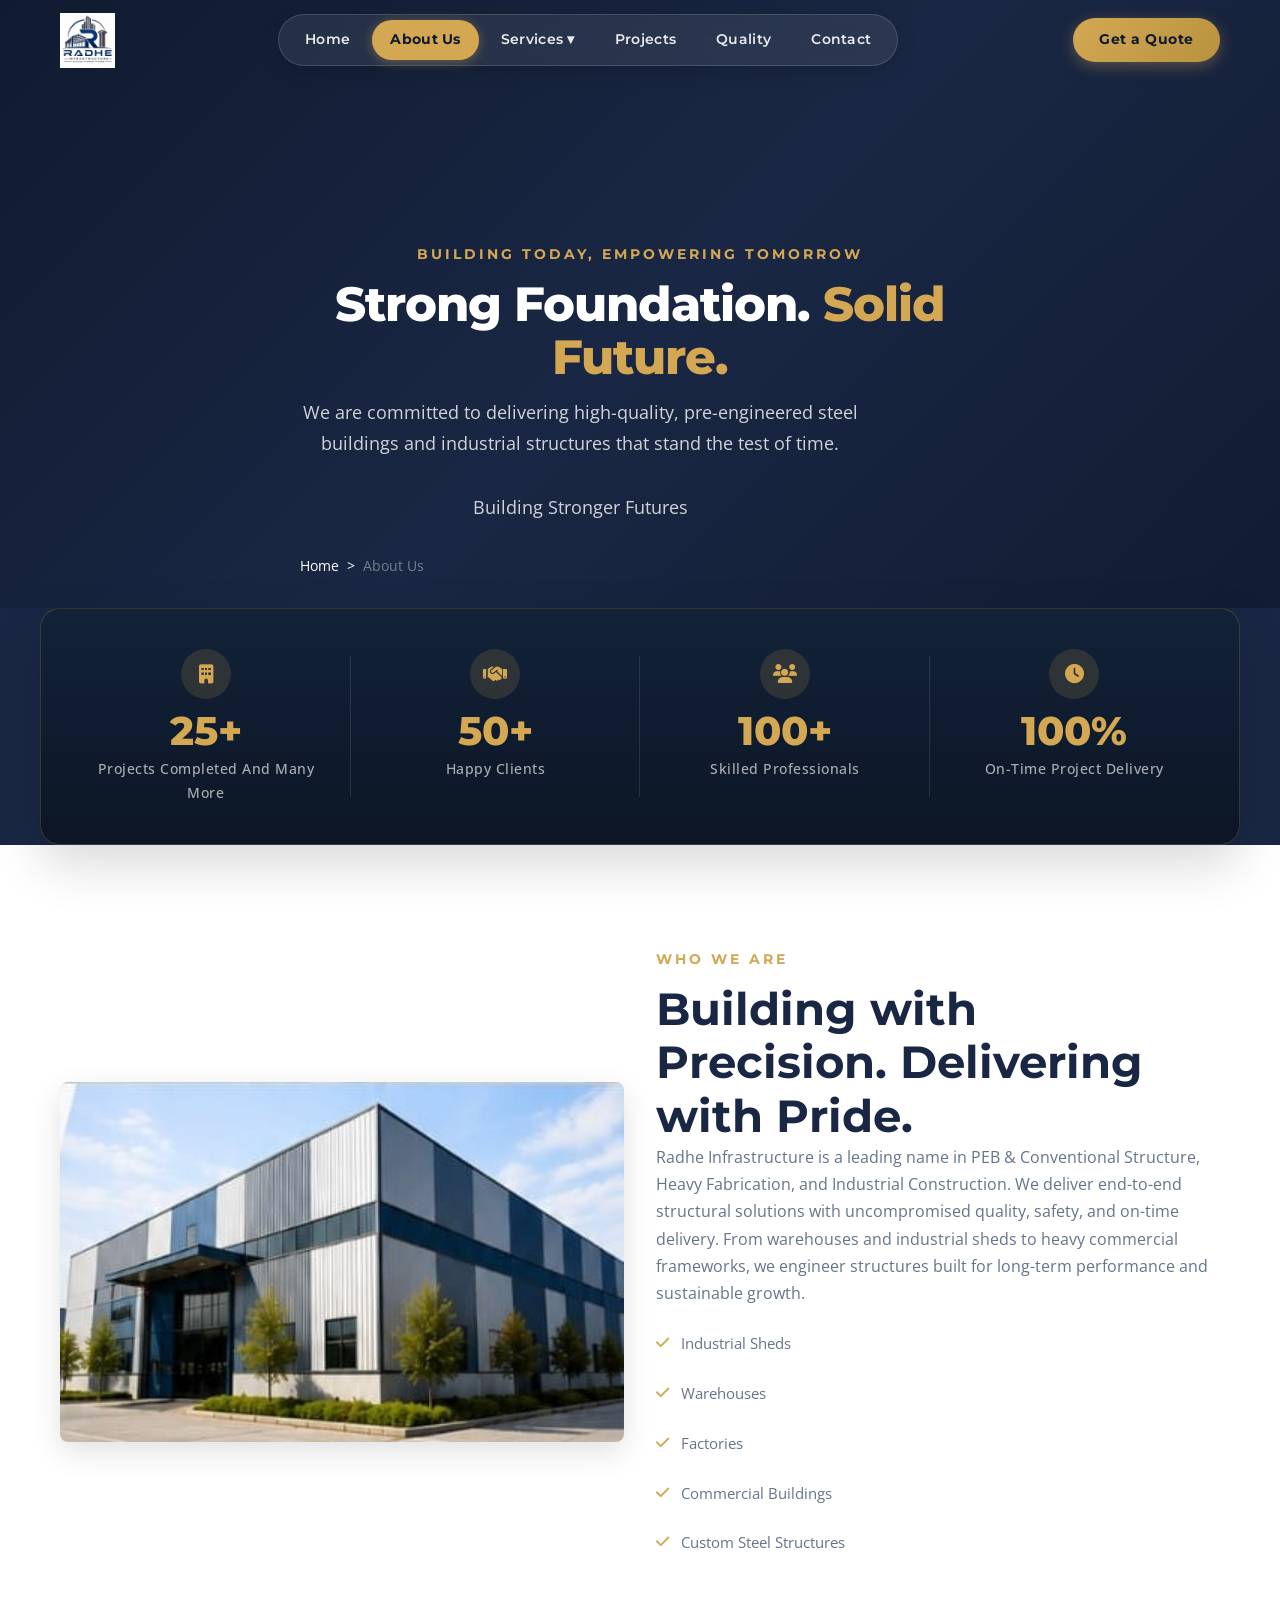
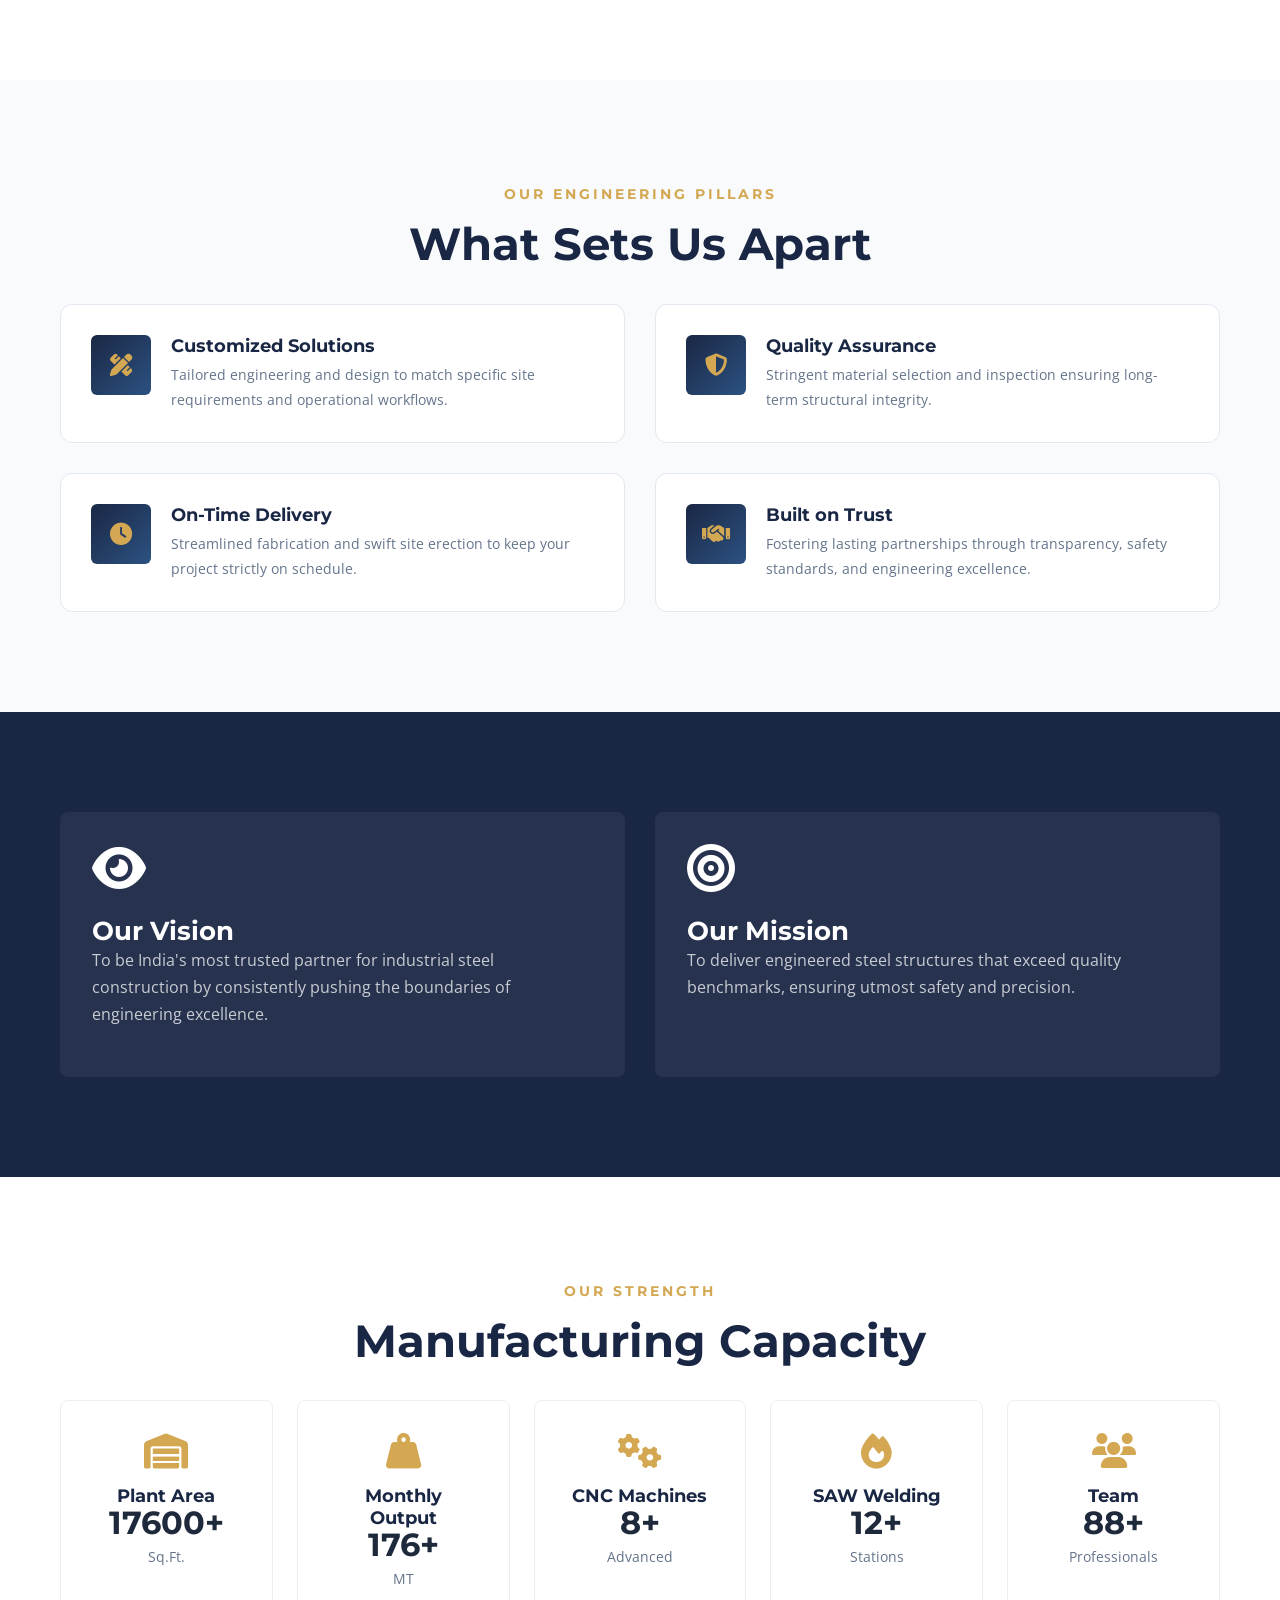
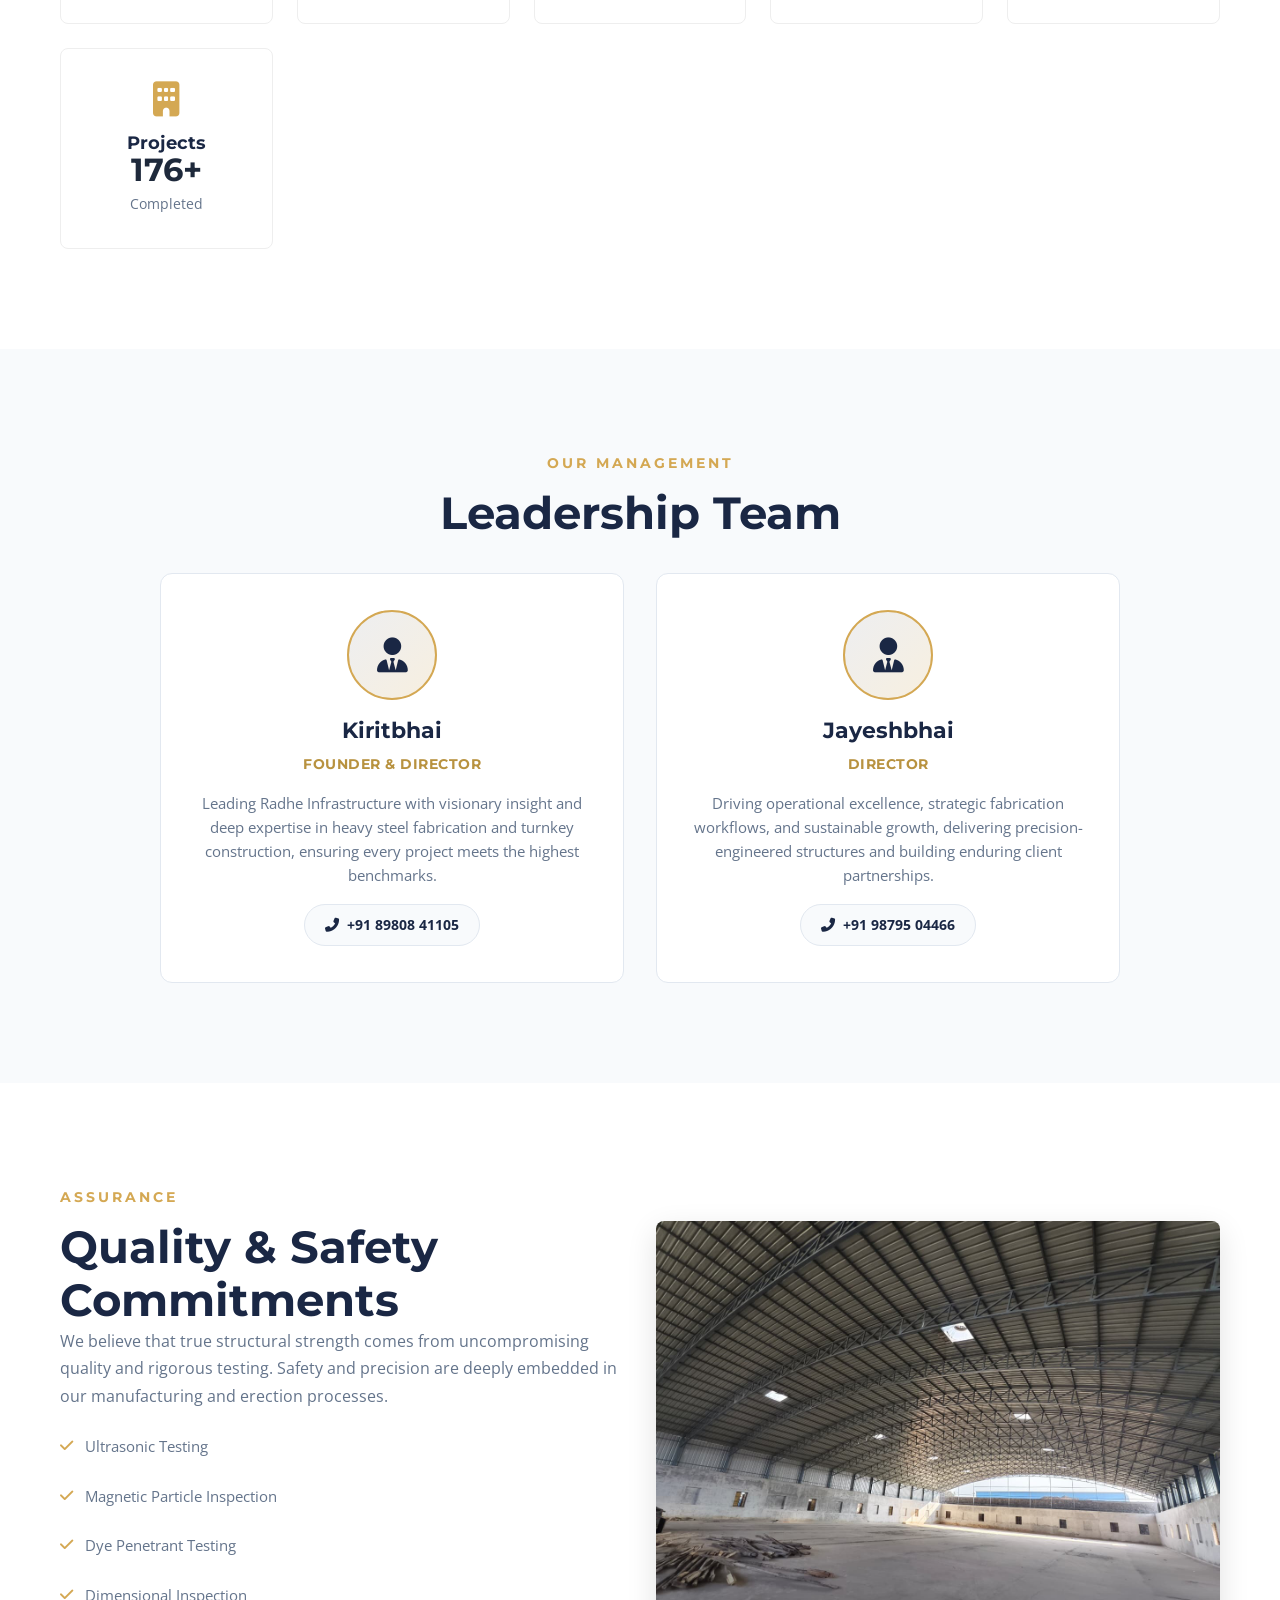
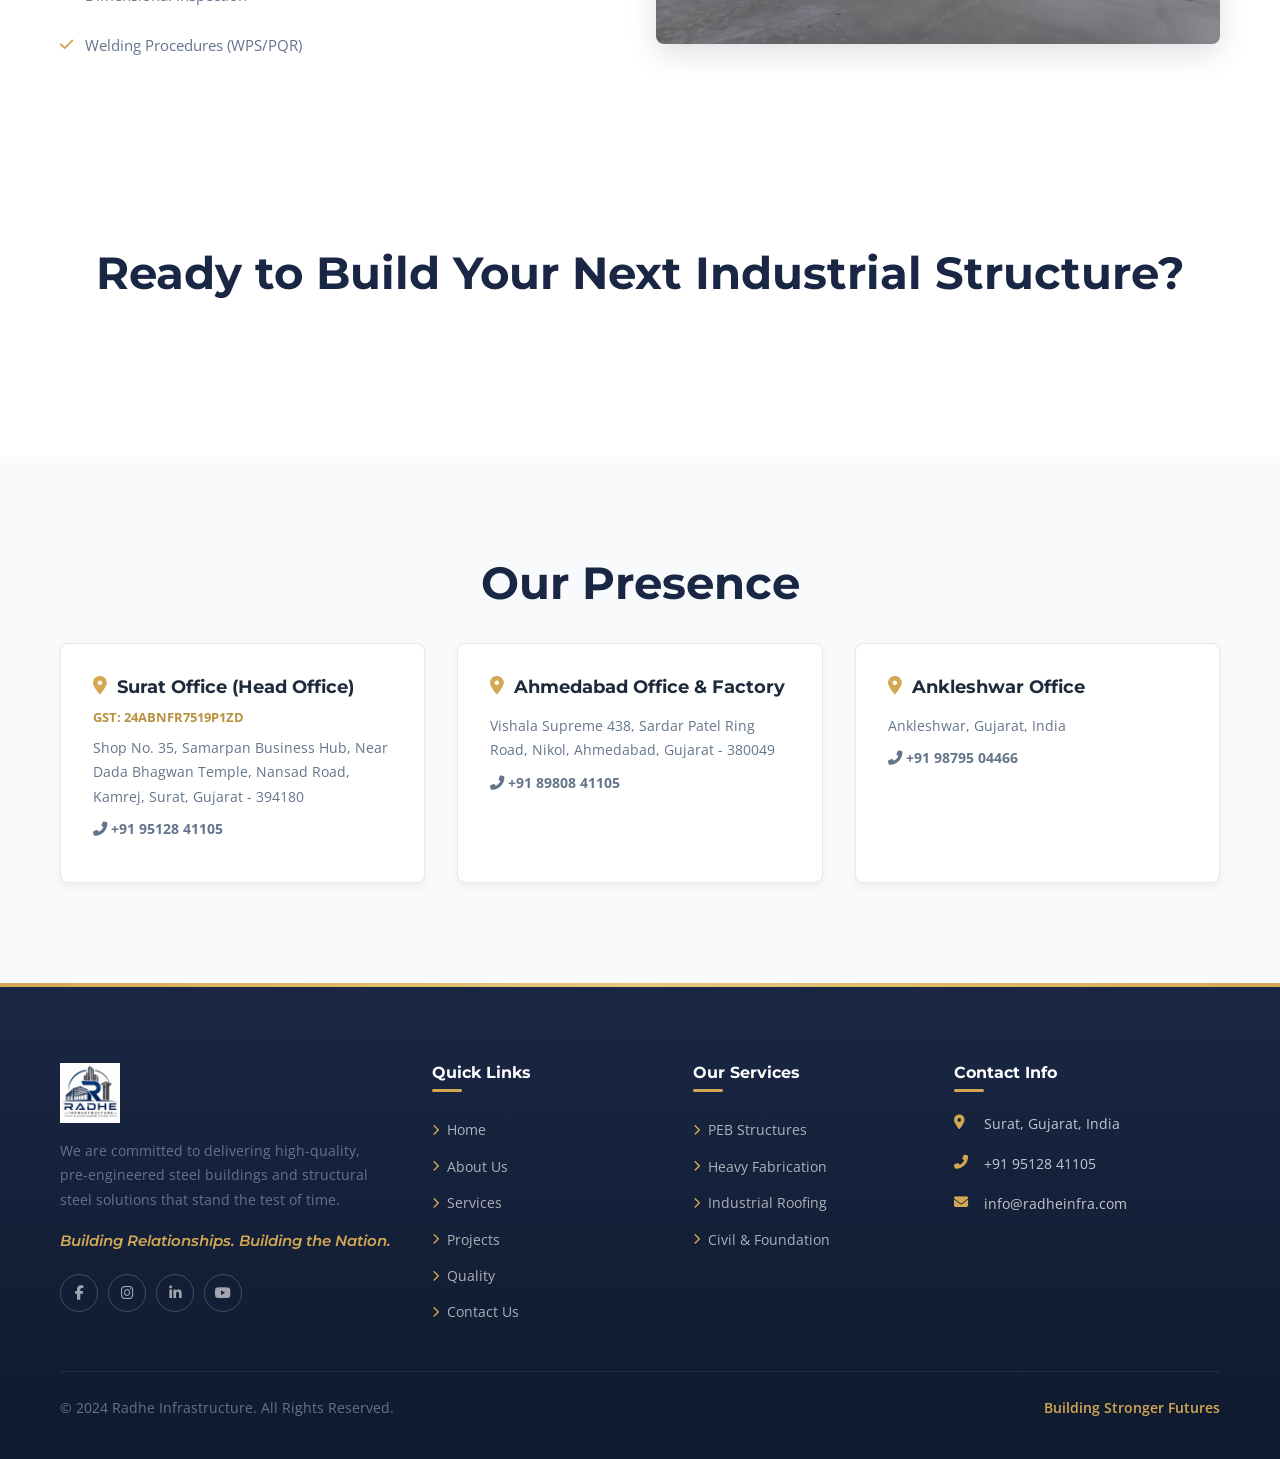
==== about.html @ 28351ea1 "Initial commit: Complete multi-page website for Radhe Infrastructure" ====
<!DOCTYPE html>
<html lang="en">
<head>
  <meta charset="UTF-8">
  <meta name="viewport" content="width=device-width, initial-scale=1.0">
  <title>About Us | Radhe Infrastructure</title>
  <meta name="description" content="Learn about Radhe Infrastructure - a leading name in PEB & Conventional Structure, Heavy Fabrication, and Industrial Construction in Gujarat, India.">
  
  <!-- Google Fonts -->
  <link rel="preconnect" href="https://fonts.googleapis.com">
  <link rel="preconnect" href="https://fonts.gstatic.com" crossorigin>
  <link href="https://fonts.googleapis.com/css2?family=Montserrat:wght@400;500;600;700;800&family=Open+Sans:wght@400;500;600&display=swap" rel="stylesheet">
  
  <!-- Font Awesome -->
  <link rel="stylesheet" href="https://cdnjs.cloudflare.com/ajax/libs/font-awesome/6.4.0/css/all.min.css">
  
  <!-- Custom CSS -->
  <link rel="stylesheet" href="css/styles.css">
</head>
<body>

  <!-- NAVBAR -->
  <header class="navbar transparent" id="navbar">
    <div class="container">
      <a href="index.html" class="nav-logo"><img src="assets/logo.png" alt="Radhe Infrastructure"></a>
      <nav class="nav-menu" id="navMenu">
        <a href="index.html" class="nav-link">Home</a>
        <a href="about.html" class="nav-link active">About Us</a>
        <div class="nav-dropdown">
          <a href="services.html" class="nav-link">Services ▾</a>
          <div class="dropdown-content">
            <a href="service-peb.html"><i class="fas fa-warehouse"></i> Pre-Engineered Buildings</a>
            <a href="service-steel.html"><i class="fas fa-industry"></i> Heavy Steel Fabrication</a>
            <a href="service-roofing.html"><i class="fas fa-home"></i> Industrial Roofing</a>
            <a href="service-civil.html"><i class="fas fa-hard-hat"></i> Civil &amp; Foundation Work</a>
          </div>
        </div>
        <a href="projects.html" class="nav-link">Projects</a>
        <a href="quality.html" class="nav-link">Quality</a>
        <a href="contact.html" class="nav-link">Contact</a>
      </nav>
      <a href="contact.html" class="btn btn-accent nav-cta">Get a Quote</a>
      <button class="hamburger" id="hamburger"><span></span><span></span><span></span></button>
    </div>
  </header>

  <!-- HERO SECTION -->
  <section class="hero hero-mini">
    <div class="hero-bg" style="background-image: url('https://picsum.photos/1920/600?random=1');"></div>
    <div class="hero-overlay"></div>
    <div class="hero-shapes"></div>
    <div class="container hero-content text-center">
      <span class="section-label reveal">BUILDING TODAY, EMPOWERING TOMORROW</span>
      <h1 class="reveal delay-1">Strong Foundation. <span class="highlight">Solid Future.</span></h1>
      <p class="reveal delay-2">We are committed to delivering high-quality, pre-engineered steel buildings and industrial structures that stand the test of time.</p>
      <p class="tagline reveal delay-3">Building Stronger Futures</p>
      <div class="breadcrumb reveal delay-4" style="margin-top: 1rem; color: #fff;">
        <a href="index.html" style="color: #fff; text-decoration: none;">Home</a> &gt; <span>About Us</span>
      </div>
    </div>
  </section>

  <!-- STATS BAR -->
  <section class="stats-bar">
    <div class="container">
      <div class="stat-item reveal delay-1">
        <div class="stat-icon"><i class="fas fa-building"></i></div>
        <div class="stat-number" data-count="25" data-suffix="+">0</div>
        <div class="stat-label">Projects Completed And Many More</div>
      </div>
      <div class="stat-item reveal delay-2">
        <div class="stat-icon"><i class="fas fa-handshake"></i></div>
        <div class="stat-number" data-count="50" data-suffix="+">0</div>
        <div class="stat-label">Happy Clients</div>
      </div>
      <div class="stat-item reveal delay-3">
        <div class="stat-icon"><i class="fas fa-users"></i></div>
        <div class="stat-number" data-count="100" data-suffix="+">0</div>
        <div class="stat-label">Skilled Professionals</div>
      </div>
      <div class="stat-item reveal delay-4">
        <div class="stat-icon"><i class="fas fa-clock"></i></div>
        <div class="stat-number" data-count="100" data-suffix="%">0</div>
        <div class="stat-label">On-Time Project Delivery</div>
      </div>
    </div>
  </section>

  <!-- COMPANY OVERVIEW -->
  <section class="section">
    <div class="container content-block align-center" style="display: flex; flex-wrap: wrap; gap: 2rem; align-items: center;">
      <div class="content-image reveal-left" style="flex: 1; min-width: 300px;">
        <img src="assets/photo-about-warehouse-exterior.jpg" alt="Radhe Infrastructure Industrial Facility" style="width: 100%; border-radius: 8px; box-shadow: var(--shadow-lg);">
      </div>
      <div class="content-text reveal-right" style="flex: 1; min-width: 300px;">
        <span class="section-label">WHO WE ARE</span>
        <h2>Building with Precision. Delivering with Pride.</h2>
        <p>Radhe Infrastructure is a leading name in PEB &amp; Conventional Structure, Heavy Fabrication, and Industrial Construction. We deliver end-to-end structural solutions with uncompromised quality, safety, and on-time delivery. From warehouses and industrial sheds to heavy commercial frameworks, we engineer structures built for long-term performance and sustainable growth.</p>
        <ul class="feature-list" style="list-style: none; padding: 0;">
          <li style="margin-bottom: 0.5rem;"><i class="fas fa-check text-accent"></i> Industrial Sheds</li>
          <li style="margin-bottom: 0.5rem;"><i class="fas fa-check text-accent"></i> Warehouses</li>
          <li style="margin-bottom: 0.5rem;"><i class="fas fa-check text-accent"></i> Factories</li>
          <li style="margin-bottom: 0.5rem;"><i class="fas fa-check text-accent"></i> Commercial Buildings</li>
          <li style="margin-bottom: 0.5rem;"><i class="fas fa-check text-accent"></i> Custom Steel Structures</li>
        </ul>
      </div>
    </div>
  </section>

  <!-- CORE ENGINEERING PILLARS -->
  <section class="section section-gray">
    <div class="container">
      <div class="section-header text-center reveal">
        <span class="section-label">OUR ENGINEERING PILLARS</span>
        <h2>What Sets Us Apart</h2>
      </div>
      <div class="advantages-grid" style="margin-top: 2rem;">
        <div class="advantage-card reveal-left delay-1">
          <div class="advantage-icon"><i class="fas fa-pencil-ruler"></i></div>
          <div>
            <h4>Customized Solutions</h4>
            <p>Tailored engineering and design to match specific site requirements and operational workflows.</p>
          </div>
        </div>
        <div class="advantage-card reveal-left delay-2">
          <div class="advantage-icon"><i class="fas fa-shield-alt"></i></div>
          <div>
            <h4>Quality Assurance</h4>
            <p>Stringent material selection and inspection ensuring long-term structural integrity.</p>
          </div>
        </div>
        <div class="advantage-card reveal-right delay-3">
          <div class="advantage-icon"><i class="fas fa-clock"></i></div>
          <div>
            <h4>On-Time Delivery</h4>
            <p>Streamlined fabrication and swift site erection to keep your project strictly on schedule.</p>
          </div>
        </div>
        <div class="advantage-card reveal-right delay-4">
          <div class="advantage-icon"><i class="fas fa-handshake"></i></div>
          <div>
            <h4>Built on Trust</h4>
            <p>Fostering lasting partnerships through transparency, safety standards, and engineering excellence.</p>
          </div>
        </div>
      </div>
    </div>
  </section>

  <!-- VISION & MISSION -->
  <section class="section section-dark">
    <div class="container">
      <div class="grid-2 gap-4">
        <div class="card card-dark reveal-left" style="background: rgba(255,255,255,0.05); padding: 2rem; border-radius: 8px;">
          <div class="card-icon"><i class="fas fa-eye fa-3x mb-3 text-accent" style="margin-bottom: 1rem;"></i></div>
          <h3>Our Vision</h3>
          <p>To be India's most trusted partner for industrial steel construction by consistently pushing the boundaries of engineering excellence.</p>
        </div>
        <div class="card card-dark reveal-right delay-1" style="background: rgba(255,255,255,0.05); padding: 2rem; border-radius: 8px;">
          <div class="card-icon"><i class="fas fa-bullseye fa-3x mb-3 text-accent" style="margin-bottom: 1rem;"></i></div>
          <h3>Our Mission</h3>
          <p>To deliver engineered steel structures that exceed quality benchmarks, ensuring utmost safety and precision.</p>
        </div>
      </div>
    </div>
  </section>

  <!-- MANUFACTURING CAPACITY -->
  <section class="section">
    <div class="container text-center">
      <div class="section-header reveal">
        <span class="section-label">OUR STRENGTH</span>
        <h2>Manufacturing Capacity</h2>
      </div>
      <div class="capacity-grid" style="display: grid; grid-template-columns: repeat(auto-fit, minmax(180px, 1fr)); gap: 1.5rem; margin-top: 2rem;">
        <div class="capacity-card text-center reveal delay-1" style="padding: 2rem; border: 1px solid #eee; border-radius: 8px;">
          <i class="fas fa-warehouse text-accent fa-2x mb-2" style="margin-bottom: 1rem;"></i>
          <h4>Plant Area</h4>
          <div class="stat-number" style="font-size: 2rem; font-weight: bold; color: var(--primary-color);" data-count="50000" data-suffix="+">0</div>
          <p>Sq.Ft.</p>
        </div>
        <div class="capacity-card text-center reveal delay-2" style="padding: 2rem; border: 1px solid #eee; border-radius: 8px;">
          <i class="fas fa-weight-hanging text-accent fa-2x mb-2" style="margin-bottom: 1rem;"></i>
          <h4>Monthly Output</h4>
          <div class="stat-number" style="font-size: 2rem; font-weight: bold; color: var(--primary-color);" data-count="500" data-suffix="+">0</div>
          <p>MT</p>
        </div>
        <div class="capacity-card text-center reveal delay-3" style="padding: 2rem; border: 1px solid #eee; border-radius: 8px;">
          <i class="fas fa-cogs text-accent fa-2x mb-2" style="margin-bottom: 1rem;"></i>
          <h4>CNC Machines</h4>
          <div class="stat-number" style="font-size: 2rem; font-weight: bold; color: var(--primary-color);" data-count="8" data-suffix="+">0</div>
          <p>Advanced</p>
        </div>
        <div class="capacity-card text-center reveal delay-4" style="padding: 2rem; border: 1px solid #eee; border-radius: 8px;">
          <i class="fas fa-fire text-accent fa-2x mb-2" style="margin-bottom: 1rem;"></i>
          <h4>SAW Welding</h4>
          <div class="stat-number" style="font-size: 2rem; font-weight: bold; color: var(--primary-color);" data-count="12" data-suffix="+">0</div>
          <p>Stations</p>
        </div>
        <div class="capacity-card text-center reveal delay-5" style="padding: 2rem; border: 1px solid #eee; border-radius: 8px;">
          <i class="fas fa-users text-accent fa-2x mb-2" style="margin-bottom: 1rem;"></i>
          <h4>Team</h4>
          <div class="stat-number" style="font-size: 2rem; font-weight: bold; color: var(--primary-color);" data-count="200" data-suffix="+">0</div>
          <p>Professionals</p>
        </div>
        <div class="capacity-card text-center reveal delay-5" style="padding: 2rem; border: 1px solid #eee; border-radius: 8px;">
          <i class="fas fa-building text-accent fa-2x mb-2" style="margin-bottom: 1rem;"></i>
          <h4>Projects</h4>
          <div class="stat-number" style="font-size: 2rem; font-weight: bold; color: var(--primary-color);" data-count="500" data-suffix="+">0</div>
          <p>Completed</p>
        </div>
      </div>
    </div>
  </section>

  <!-- LEADERSHIP -->
  <section class="section section-gray">
    <div class="container">
      <div class="section-header text-center reveal">
        <span class="section-label">OUR MANAGEMENT</span>
        <h2>Leadership Team</h2>
      </div>
      <div class="management-grid" style="margin-top: 2rem;">
        <div class="management-card reveal-left">
          <div class="management-avatar">
            <i class="fas fa-user-tie"></i>
          </div>
          <h3>Kiritbhai</h3>
          <span class="management-role">Founder &amp; Director</span>
          <p>Leading Radhe Infrastructure with visionary insight and deep expertise in heavy steel fabrication and turnkey construction, ensuring every project meets the highest benchmarks.</p>
          <a href="tel:+918980841105" class="direct-call"><i class="fas fa-phone-alt"></i> +91 89808 41105</a>
        </div>
        <div class="management-card reveal-right">
          <div class="management-avatar">
            <i class="fas fa-user-tie"></i>
          </div>
          <h3>Jayeshbhai</h3>
          <span class="management-role">Director</span>
          <p>Driving operational excellence, strategic fabrication workflows, and sustainable growth, delivering precision-engineered structures and building enduring client partnerships.</p>
          <a href="tel:+919879504466" class="direct-call"><i class="fas fa-phone-alt"></i> +91 98795 04466</a>
        </div>
      </div>
    </div>
  </section>
  
  <!-- QUALITY & SAFETY -->
  <section class="section">
    <div class="container content-block align-center" style="display: flex; flex-wrap: wrap; gap: 2rem; align-items: center;">
      <div class="content-text reveal-left" style="flex: 1; min-width: 300px;">
        <span class="section-label">ASSURANCE</span>
        <h2>Quality &amp; Safety Commitments</h2>
        <p>We believe that true structural strength comes from uncompromising quality and rigorous testing. Safety and precision are deeply embedded in our manufacturing and erection processes.</p>
        <ul class="feature-list" style="list-style: none; padding: 0;">
          <li style="margin-bottom: 0.5rem;"><i class="fas fa-check text-accent"></i> Ultrasonic Testing</li>
          <li style="margin-bottom: 0.5rem;"><i class="fas fa-check text-accent"></i> Magnetic Particle Inspection</li>
          <li style="margin-bottom: 0.5rem;"><i class="fas fa-check text-accent"></i> Dye Penetrant Testing</li>
          <li style="margin-bottom: 0.5rem;"><i class="fas fa-check text-accent"></i> Dimensional Inspection</li>
          <li style="margin-bottom: 0.5rem;"><i class="fas fa-check text-accent"></i> Welding Procedures (WPS/PQR)</li>
        </ul>
      </div>
      <div class="content-image reveal-right" style="flex: 1; min-width: 300px;">
        <img src="assets/bhagvati-industries-tundi-surat.jpg" alt="Completed Industrial Shed Interior" style="width: 100%; border-radius: 8px; box-shadow: var(--shadow-lg);">
      </div>
    </div>
  </section>

  <!-- CTA BANNER -->
  <section class="cta-banner" style="background: var(--primary-color); padding: 4rem 0; text-align: center; color: #fff;">
    <div class="container reveal">
      <h2 style="margin-bottom: 1.5rem;">Ready to Build Your Next Industrial Structure?</h2>
      <a href="contact.html" class="btn btn-accent" style="display: inline-block; padding: 0.75rem 2rem; background: var(--accent-color); color: #fff; text-decoration: none; border-radius: 4px; font-weight: bold;">Get in Touch <i class="fas fa-arrow-right"></i></a>
    </div>
  </section>

  <!-- OFFICES -->
  <section class="section section-gray">
    <div class="container">
      <div class="section-header text-center reveal">
        <h2>Our Presence</h2>
      </div>
      <div class="offices-grid" style="display: grid; grid-template-columns: repeat(auto-fit, minmax(300px, 1fr)); gap: 2rem; margin-top: 2rem;">
        <div class="office-card reveal delay-1" style="background: #fff; padding: 2rem; border-radius: 8px; box-shadow: 0 4px 10px rgba(0,0,0,0.05);">
          <h4 style="color: var(--primary-color); margin-bottom: 0.5rem;"><i class="fas fa-map-marker-alt text-accent"></i> Surat Office (Head Office)</h4>
          <p style="font-size: 0.82rem; color: var(--accent-dark); font-weight: 700; margin-bottom: 0.5rem;">GST: 24ABNFR7519P1ZD</p>
          <p style="font-size: 0.9rem; margin-bottom: 0.5rem;">Shop No. 35, Samarpan Business Hub, Near Dada Bhagwan Temple, Nansad Road, Kamrej, Surat, Gujarat - 394180</p>
          <p style="font-weight: bold;"><i class="fas fa-phone-alt text-accent"></i> +91 95128 41105</p>
        </div>
        <div class="office-card reveal delay-2" style="background: #fff; padding: 2rem; border-radius: 8px; box-shadow: 0 4px 10px rgba(0,0,0,0.05);">
          <h4 style="color: var(--primary-color); margin-bottom: 1rem;"><i class="fas fa-map-marker-alt text-accent"></i> Ahmedabad Office &amp; Factory</h4>
          <p style="font-size: 0.9rem; margin-bottom: 0.5rem;">Vishala Supreme 438, Sardar Patel Ring Road, Nikol, Ahmedabad, Gujarat - 380049</p>
          <p style="font-weight: bold;"><i class="fas fa-phone-alt text-accent"></i> +91 89808 41105</p>
        </div>
        <div class="office-card reveal delay-3" style="background: #fff; padding: 2rem; border-radius: 8px; box-shadow: 0 4px 10px rgba(0,0,0,0.05);">
          <h4 style="color: var(--primary-color); margin-bottom: 1rem;"><i class="fas fa-map-marker-alt text-accent"></i> Ankleshwar Office</h4>
          <p style="font-size: 0.9rem; margin-bottom: 0.5rem;">Ankleshwar, Gujarat, India</p>
          <p style="font-weight: bold;"><i class="fas fa-phone-alt text-accent"></i> +91 98795 04466</p>
        </div>
      </div>
    </div>
  </section>

  <!-- FOOTER -->
  <footer class="footer">
    <div class="container">
      <div class="footer-grid">
        <div class="footer-about">
          <img src="assets/logo.png" alt="Radhe Infrastructure" class="footer-logo">
          <p>We are committed to delivering high-quality, pre-engineered steel buildings and structural steel solutions that stand the test of time.</p>
          <p class="tagline">Building Relationships. Building the Nation.</p>
          <div class="footer-social">
            <a href="#"><i class="fab fa-facebook-f"></i></a>
            <a href="#"><i class="fab fa-instagram"></i></a>
            <a href="#"><i class="fab fa-linkedin-in"></i></a>
            <a href="#"><i class="fab fa-youtube"></i></a>
          </div>
        </div>
        <div>
          <h4>Quick Links</h4>
          <div class="footer-links">
            <a href="index.html"><i class="fas fa-chevron-right"></i> Home</a>
            <a href="about.html"><i class="fas fa-chevron-right"></i> About Us</a>
            <a href="services.html"><i class="fas fa-chevron-right"></i> Services</a>
            <a href="projects.html"><i class="fas fa-chevron-right"></i> Projects</a>
            <a href="quality.html"><i class="fas fa-chevron-right"></i> Quality</a>
            <a href="contact.html"><i class="fas fa-chevron-right"></i> Contact Us</a>
          </div>
        </div>
        <div>
          <h4>Our Services</h4>
          <div class="footer-links">
            <a href="service-peb.html"><i class="fas fa-chevron-right"></i> PEB Structures</a>
            <a href="service-steel.html"><i class="fas fa-chevron-right"></i> Heavy Fabrication</a>
            <a href="service-roofing.html"><i class="fas fa-chevron-right"></i> Industrial Roofing</a>
            <a href="service-civil.html"><i class="fas fa-chevron-right"></i> Civil &amp; Foundation</a>
          </div>
        </div>
        <div>
          <h4>Contact Info</h4>
          <div class="footer-contact-item"><i class="fas fa-map-marker-alt"></i><span>Surat, Gujarat, India</span></div>
          <div class="footer-contact-item"><i class="fas fa-phone-alt"></i><span>+91 95128 41105</span></div>
          <div class="footer-contact-item"><i class="fas fa-envelope"></i><span>info@radheinfra.com</span></div>
        </div>
      </div>
      <div class="footer-bottom">
        <p>&copy; 2024 Radhe Infrastructure. All Rights Reserved.</p>
        <p class="tagline">Building Stronger Futures</p>
      </div>
    </div>
  </footer>

  <!-- Back to Top -->
  <button class="back-to-top" aria-label="Back to top"><i class="fas fa-arrow-up"></i></button>

  <!-- Lightbox -->
  <div class="lightbox" id="lightbox"><span class="lightbox-close">&times;</span><img src="" alt=""></div>

  <script src="js/main.js"></script>
</body>
</html>
---- css/styles.css ----
/* ============================================================
   RADHE INFRASTRUCTURE — Master Stylesheet
   Building Stronger Futures
   ============================================================ */

/* ---------- 1. CSS Custom Properties ---------- */
:root {
  --primary: #1a2744;
  --primary-light: #2c5282;
  --primary-dark: #0f1a2e;
  --accent: #d4a853;
  --accent-light: #e8c77b;
  --accent-dark: #b8923f;
  --white: #ffffff;
  --off-white: #f8fafc;
  --gray-100: #f1f5f9;
  --gray-200: #e2e8f0;
  --gray-300: #cbd5e1;
  --gray-400: #94a3b8;
  --gray-500: #64748b;
  --gray-600: #475569;
  --gray-700: #334155;
  --gray-800: #1e293b;
  --text: #1e293b;
  --text-light: #64748b;
  --font-heading: 'Montserrat', sans-serif;
  --font-body: 'Open Sans', sans-serif;
  --shadow-sm: 0 1px 3px rgba(0,0,0,.08);
  --shadow-md: 0 4px 12px rgba(0,0,0,.1);
  --shadow-lg: 0 10px 30px rgba(0,0,0,.12);
  --shadow-xl: 0 20px 50px rgba(0,0,0,.15);
  --shadow-gold: 0 4px 20px rgba(212,168,83,.35);
  --transition: .35s cubic-bezier(.4,0,.2,1);
  --transition-fast: .2s ease;
  --radius: 12px;
  --radius-sm: 6px;
  --radius-lg: 20px;
  --container: 1200px;
  --nav-height: 80px;
}

/* ---------- 2. Reset & Base ---------- */
*, *::before, *::after { margin:0; padding:0; box-sizing:border-box; }

html {
  scroll-behavior: smooth;
  font-size: 16px;
  -webkit-font-smoothing: antialiased;
}

body {
  font-family: var(--font-body);
  color: var(--text);
  background: var(--white);
  line-height: 1.7;
  overflow-x: hidden;
}

img { max-width:100%; height:auto; display:block; }
a { text-decoration:none; color:inherit; transition: var(--transition-fast); }
ul, ol { list-style:none; }
button { cursor:pointer; border:none; background:none; font-family:inherit; }
input, textarea, select { font-family:inherit; font-size:inherit; }

/* Custom Scrollbar */
::-webkit-scrollbar { width:8px; }
::-webkit-scrollbar-track { background:var(--gray-100); }
::-webkit-scrollbar-thumb { background:var(--primary); border-radius:4px; }
::-webkit-scrollbar-thumb:hover { background:var(--primary-light); }

/* ---------- 3. Typography ---------- */
h1, h2, h3, h4, h5, h6 {
  font-family: var(--font-heading);
  font-weight: 700;
  line-height: 1.2;
  color: var(--primary);
}
h1 { font-size: clamp(2.2rem, 5vw, 3.5rem); letter-spacing: -1px; }
h2 { font-size: clamp(1.8rem, 4vw, 2.8rem); }
h3 { font-size: clamp(1.3rem, 2.5vw, 1.6rem); }
h4 { font-size: 1.15rem; }
p { margin-bottom: 1rem; color: var(--text-light); }

.section-label {
  display: inline-block;
  font-family: var(--font-heading);
  font-size: .85rem;
  font-weight: 700;
  letter-spacing: 3px;
  text-transform: uppercase;
  color: var(--accent);
  margin-bottom: .75rem;
}
.section-title {
  margin-bottom: 1rem;
  position: relative;
}
.section-title::after {
  content: '';
  display: block;
  width: 60px;
  height: 4px;
  background: linear-gradient(90deg, var(--accent), var(--accent-light));
  border-radius: 2px;
  margin-top: .75rem;
}
.section-title.centered::after { margin-left:auto; margin-right:auto; }
.section-subtitle {
  max-width: 640px;
  color: var(--text-light);
  font-size: 1.05rem;
}
.section-subtitle.centered { margin-left:auto; margin-right:auto; }
.text-center { text-align:center; }

/* ---------- 4. Layout & Container ---------- */
.container {
  width: 100%;
  max-width: var(--container);
  margin: 0 auto;
  padding: 0 20px;
}
.section {
  padding: 100px 0;
  position: relative;
}
.section-dark {
  background: var(--primary);
  color: var(--white);
}
.section-dark h2, .section-dark h3, .section-dark h4 { color:var(--white); }
.section-dark p { color:rgba(255,255,255,.75); }
.section-dark .section-title::after { background:linear-gradient(90deg,var(--accent),var(--accent-light)); }
.section-gray { background:var(--off-white); }

/* Diagonal Section Divider */
.diagonal-top {
  position: relative;
}
.diagonal-top::before {
  content: '';
  position: absolute;
  top: -60px;
  left: 0;
  width: 100%;
  height: 60px;
  background: inherit;
  clip-path: polygon(0 100%, 100% 0, 100% 100%);
  z-index: 1;
}

/* Blueprint Grid Background */
.blueprint-bg {
  position: relative;
}
.blueprint-bg::before {
  content: '';
  position: absolute;
  inset: 0;
  background-image:
    linear-gradient(rgba(26,39,68,.03) 1px, transparent 1px),
    linear-gradient(90deg, rgba(26,39,68,.03) 1px, transparent 1px);
  background-size: 40px 40px;
  pointer-events: none;
}

/* ---------- 5. Buttons ---------- */
.btn {
  display: inline-flex;
  align-items: center;
  gap: 8px;
  padding: 14px 32px;
  font-family: var(--font-heading);
  font-weight: 600;
  font-size: .95rem;
  border-radius: 50px;
  transition: var(--transition);
  position: relative;
  overflow: hidden;
  z-index: 1;
  letter-spacing: .5px;
}
.btn::before {
  content: '';
  position: absolute;
  inset: 0;
  border-radius: inherit;
  opacity: 0;
  transition: var(--transition);
  z-index: -1;
}
.btn-primary {
  background: var(--accent);
  color: var(--primary);
}
.btn-primary::before { background:var(--accent-dark); }
.btn-primary:hover { transform:translateY(-2px); box-shadow:var(--shadow-gold); }
.btn-primary:hover::before { opacity:1; }

.btn-outline {
  border: 2px solid var(--white);
  color: var(--white);
  background: transparent;
}
.btn-outline:hover {
  background: var(--white);
  color: var(--primary);
  transform: translateY(-2px);
}

.btn-accent {
  background: var(--accent);
  color: var(--primary);
  font-weight: 700;
}
.btn-accent:hover {
  background: var(--accent-dark);
  transform: translateY(-2px);
  box-shadow: var(--shadow-gold);
}

.btn-dark {
  background: var(--primary);
  color: var(--white);
}
.btn-dark:hover {
  background: var(--primary-light);
  transform: translateY(-2px);
}

.btn-sm { padding:10px 24px; font-size:.85rem; }
.btn-lg { padding:18px 40px; font-size:1.05rem; }
.btn i { font-size:.9em; }

/* ---------- 6. Navigation ---------- */
.navbar {
  position: fixed;
  top: 0;
  left: 0;
  width: 100%;
  height: var(--nav-height);
  z-index: 1000;
  transition: var(--transition);
}
.navbar .container {
  display: flex;
  align-items: center;
  justify-content: space-between;
  height: 100%;
}
.navbar.transparent {
  background: transparent;
}
.navbar.scrolled {
  background: rgba(15,26,46,.97);
  backdrop-filter: blur(12px);
  box-shadow: 0 2px 20px rgba(0,0,0,.15);
}
.nav-logo img {
  height: 55px;
  width: auto;
  transition: var(--transition);
}
.navbar.scrolled .nav-logo img { height:45px; }

.nav-menu {
  display: flex;
  align-items: center;
  gap: 4px;
  background: rgba(255, 255, 255, 0.08);
  backdrop-filter: blur(16px);
  -webkit-backdrop-filter: blur(16px);
  border: 1px solid rgba(255, 255, 255, 0.14);
  border-radius: 9999px;
  padding: 5px 8px;
  box-shadow: 0 4px 20px rgba(0, 0, 0, 0.15);
  transition: var(--transition);
}
.navbar.scrolled .nav-menu {
  background: rgba(255, 255, 255, 0.06);
  border-color: rgba(255, 255, 255, 0.1);
}
.nav-link {
  padding: 8px 18px;
  font-family: var(--font-heading);
  font-size: .88rem;
  font-weight: 600;
  color: rgba(255,255,255,.9);
  border-radius: 9999px;
  transition: var(--transition-fast);
  letter-spacing: .3px;
  display: inline-flex;
  align-items: center;
  gap: 4px;
}
.nav-link:hover {
  color: var(--white);
  background: rgba(255, 255, 255, 0.12);
}
.nav-link.active {
  color: var(--primary-dark);
  background: var(--accent);
  box-shadow: 0 2px 12px rgba(212,168,83,.4);
  font-weight: 700;
}

/* Dropdown */
.nav-dropdown {
  position: relative;
}
.dropdown-content {
  position: absolute;
  top: calc(100% + 10px);
  left: 50%;
  transform: translateX(-50%) translateY(8px);
  min-width: 260px;
  background: var(--white);
  border-radius: var(--radius);
  box-shadow: var(--shadow-xl);
  padding: 12px 0;
  opacity: 0;
  visibility: hidden;
  transition: var(--transition);
  border-top: 3px solid var(--accent);
}
.nav-dropdown:hover .dropdown-content {
  opacity: 1;
  visibility: visible;
  transform: translateX(-50%) translateY(0);
}
.dropdown-content a {
  display: block;
  padding: 10px 24px;
  font-size: .9rem;
  color: var(--text);
  transition: var(--transition-fast);
}
.dropdown-content a:hover {
  background: var(--off-white);
  color: var(--accent-dark);
  padding-left: 30px;
}
.dropdown-content a i {
  margin-right: 10px;
  color: var(--accent);
  width: 20px;
}

.nav-cta {
  padding: 10px 26px !important;
  font-size: .88rem !important;
  font-weight: 700 !important;
  border-radius: 9999px !important;
  margin-left: 12px;
  background: linear-gradient(135deg, var(--accent), var(--accent-dark)) !important;
  color: var(--primary-dark) !important;
  box-shadow: 0 4px 15px rgba(212, 168, 83, 0.35) !important;
  letter-spacing: .5px;
  transition: var(--transition) !important;
}
.nav-cta:hover {
  transform: translateY(-2px);
  box-shadow: 0 6px 20px rgba(212, 168, 83, 0.5) !important;
  color: var(--primary-dark) !important;
}

/* Hamburger */
.hamburger {
  display: none;
  flex-direction: column;
  gap: 6px;
  padding: 8px;
  z-index: 1001;
}
.hamburger span {
  display: block;
  width: 28px;
  height: 3px;
  background: var(--white);
  border-radius: 2px;
  transition: var(--transition);
}
.hamburger.active span:nth-child(1) { transform:rotate(45deg) translate(6px,6px); }
.hamburger.active span:nth-child(2) { opacity:0; }
.hamburger.active span:nth-child(3) { transform:rotate(-45deg) translate(6px,-6px); }

/* ---------- 7. Hero Section ---------- */
.hero {
  position: relative;
  min-height: 100vh;
  display: flex;
  align-items: center;
  background: var(--primary);
  overflow: hidden;
}
.hero-bg {
  position: absolute;
  inset: 0;
  background-size: cover;
  background-position: center;
  background-repeat: no-repeat;
}
.hero-overlay {
  position: absolute;
  inset: 0;
  background: linear-gradient(135deg, rgba(15,26,46,.92) 0%, rgba(26,39,68,.75) 50%, rgba(15,26,46,.85) 100%);
}
/* Animated geometric shapes */
.hero-shapes {
  position: absolute;
  inset: 0;
  overflow: hidden;
  pointer-events: none;
}
.hero-shapes .shape {
  position: absolute;
  border: 1px solid rgba(212,168,83,.15);
  border-radius: 4px;
  animation: floatShape 20s infinite linear;
}
.hero-shapes .shape:nth-child(1) { width:120px;height:120px; top:15%;left:5%; animation-delay:0s; }
.hero-shapes .shape:nth-child(2) { width:80px;height:80px; top:60%;left:15%; animation-delay:-5s; }
.hero-shapes .shape:nth-child(3) { width:150px;height:150px; top:20%;right:10%; animation-delay:-10s; }
.hero-shapes .shape:nth-child(4) { width:60px;height:60px; bottom:20%;right:25%; animation-delay:-15s; }
.hero-shapes .shape:nth-child(5) { width:100px;height:100px; bottom:10%;left:40%; animation-delay:-8s; }

.hero-content {
  position: relative;
  z-index: 2;
  max-width: 720px;
  padding-top: var(--nav-height);
}
.hero-content .section-label { color:var(--accent); font-size:.9rem; }
.hero h1 {
  color: var(--white);
  font-size: clamp(2.5rem, 6vw, 4rem);
  font-weight: 800;
  margin-bottom: 1.25rem;
  line-height: 1.1;
}
.hero h1 .highlight {
  color: var(--accent);
  position: relative;
}
.hero p {
  color: rgba(255,255,255,.8);
  font-size: 1.15rem;
  margin-bottom: 2rem;
  max-width: 560px;
}
.hero-btns {
  display: flex;
  gap: 16px;
  flex-wrap: wrap;
  margin-bottom: 3rem;
}
.hero-features {
  display: flex;
  gap: 30px;
  flex-wrap: wrap;
}
.hero-feature {
  display: flex;
  align-items: center;
  gap: 10px;
  color: rgba(255,255,255,.7);
  font-size: .9rem;
}
.hero-feature i {
  color: var(--accent);
  font-size: 1.1rem;
}

.hero-mini {
  position: relative;
  min-height: 50vh;
  padding: 160px 0 80px;
  overflow: hidden;
  background: var(--primary);
  display: flex;
  align-items: center;
}
.hero-mini-bg,
.hero-mini .hero-bg {
  position: absolute;
  inset: 0;
  background-size: cover;
  background-position: center;
  background-repeat: no-repeat;
}
.hero-mini-overlay,
.hero-mini .hero-overlay {
  position: absolute;
  inset: 0;
  background: linear-gradient(135deg, rgba(15,26,46,.92) 0%, rgba(26,39,68,.75) 50%, rgba(15,26,46,.85) 100%);
}
.hero-mini-content,
.hero-mini .hero-content {
  position: relative;
  z-index: 2;
}
.hero-mini h1 { font-size:clamp(2rem,4vw,3rem); margin-bottom:.75rem; }
.breadcrumb {
  display: flex;
  gap: 8px;
  align-items: center;
  color: rgba(255,255,255,.6);
  font-size: .9rem;
  margin-top: 1rem;
}
.breadcrumb a { color:var(--accent); }
.breadcrumb a:hover { text-decoration:underline; }
.breadcrumb span { color:rgba(255,255,255,.4); }

/* ---------- 8. Stats / Metrics Bar ---------- */
.stats-bar {
  background: var(--primary);
  padding: 0;
  position: relative;
  z-index: 10;
  margin-top: -50px;
}
.stats-bar .container {
  display: grid;
  grid-template-columns: repeat(4, 1fr);
  background: linear-gradient(180deg, #132238 0%, #0c1626 100%);
  border-radius: var(--radius-lg);
  overflow: hidden;
  box-shadow: var(--shadow-xl);
  border: 1px solid rgba(212,168,83,.2);
}
.stat-item {
  padding: 40px 20px;
  text-align: center;
  position: relative;
  transition: var(--transition);
}
.stat-item:not(:last-child)::after {
  content: '';
  position: absolute;
  right: 0;
  top: 20%;
  height: 60%;
  width: 1px;
  background: rgba(255,255,255,.1);
}
.stat-item:hover { background:rgba(212,168,83,.08); }
.stat-icon {
  width: 50px;
  height: 50px;
  margin: 0 auto 12px;
  display: flex;
  align-items: center;
  justify-content: center;
  border-radius: 50%;
  background: rgba(212,168,83,.15);
  color: var(--accent);
  font-size: 1.2rem;
}
.stat-number {
  font-family: var(--font-heading);
  font-size: 2.5rem;
  font-weight: 800;
  color: var(--accent);
  line-height: 1;
  margin-bottom: 6px;
}
.stat-label {
  font-size: .85rem;
  color: rgba(255,255,255,.65);
  font-weight: 500;
  letter-spacing: .5px;
}

/* ---------- 9. Services Grid ---------- */
.services-grid {
  display: grid;
  grid-template-columns: repeat(auto-fit, minmax(270px, 1fr));
  gap: 30px;
}
.service-card {
  background: var(--white);
  border-radius: var(--radius);
  padding: 40px 30px;
  position: relative;
  overflow: hidden;
  transition: var(--transition);
  border: 1px solid var(--gray-200);
  text-align: center;
}
.service-card::before {
  content: '';
  position: absolute;
  top: 0;
  left: 0;
  width: 100%;
  height: 4px;
  background: linear-gradient(90deg, var(--accent), var(--accent-light));
  transform: scaleX(0);
  transform-origin: left;
  transition: var(--transition);
}
.service-card:hover {
  transform: translateY(-8px);
  box-shadow: var(--shadow-lg);
  border-color: transparent;
}
.service-card:hover::before { transform:scaleX(1); }
.service-icon {
  width: 75px;
  height: 75px;
  margin: 0 auto 20px;
  display: flex;
  align-items: center;
  justify-content: center;
  border-radius: 50%;
  background: linear-gradient(135deg, rgba(26,39,68,.06), rgba(26,39,68,.12));
  color: var(--primary);
  font-size: 1.8rem;
  transition: var(--transition);
}
.service-card:hover .service-icon {
  background: linear-gradient(135deg, var(--accent), var(--accent-dark));
  color: var(--white);
  transform: scale(1.1);
}
.service-card h3 {
  margin-bottom: 12px;
  font-size: 1.2rem;
}
.service-card p {
  font-size: .92rem;
  margin-bottom: 20px;
}
.service-card .btn { font-size:.85rem; }

/* ---------- 10. Advantages / Why Us ---------- */
.advantages-grid {
  display: grid;
  grid-template-columns: repeat(2, 1fr);
  gap: 30px;
}
.advantage-card {
  display: flex;
  gap: 20px;
  padding: 30px;
  background: var(--white);
  border-radius: var(--radius);
  border: 1px solid var(--gray-200);
  transition: var(--transition);
}
.advantage-card:hover {
  border-color: var(--accent);
  box-shadow: var(--shadow-md);
  transform: translateX(8px);
}
.advantage-icon {
  flex-shrink: 0;
  width: 60px;
  height: 60px;
  display: flex;
  align-items: center;
  justify-content: center;
  border-radius: var(--radius-sm);
  background: linear-gradient(135deg, var(--primary), var(--primary-light));
  color: var(--accent);
  font-size: 1.4rem;
}
.advantage-card h4 { margin-bottom:6px; }
.advantage-card p { font-size:.9rem; margin-bottom:0; }

.section-dark .advantage-card {
  background: rgba(255, 255, 255, 0.05);
  border-color: rgba(255, 255, 255, 0.12);
  backdrop-filter: blur(8px);
}
.section-dark .advantage-card:hover {
  background: rgba(255, 255, 255, 0.09);
  border-color: var(--accent);
}
.section-dark .advantage-card h4 {
  color: var(--white);
}
.section-dark .advantage-card p {
  color: rgba(255, 255, 255, 0.75);
}
.section-dark .advantage-card .advantage-icon {
  background: rgba(212, 168, 83, 0.15);
  color: var(--accent);
}

/* ---------- 11. Workflow / Process Steps ---------- */
.workflow {
  display: grid;
  grid-template-columns: repeat(4, 1fr);
  gap: 0;
  position: relative;
}
.workflow::before {
  content: '';
  position: absolute;
  top: 85px;
  left: 12.5%;
  width: 75%;
  height: 3px;
  background: linear-gradient(90deg, var(--accent), var(--accent-light), var(--accent));
  z-index: 0;
}
.workflow-badge {
  display: inline-block;
  font-family: var(--font-heading);
  font-size: 0.72rem;
  font-weight: 800;
  letter-spacing: 1.5px;
  color: var(--accent);
  background: rgba(212, 168, 83, 0.15);
  border: 1px solid rgba(212, 168, 83, 0.35);
  border-radius: 50px;
  padding: 4px 14px;
  margin-bottom: 16px;
}
.workflow-step {
  text-align: center;
  position: relative;
  z-index: 1;
  padding: 0 15px;
}
.step-number {
  width: 90px;
  height: 90px;
  margin: 0 auto 20px;
  display: flex;
  align-items: center;
  justify-content: center;
  border-radius: 50%;
  background: var(--white);
  border: 3px solid var(--accent);
  font-family: var(--font-heading);
  font-size: 1.5rem;
  font-weight: 800;
  color: var(--accent);
  position: relative;
  transition: var(--transition);
  box-shadow: var(--shadow-md);
}
.step-number i { font-size:1.5rem; }
.workflow-step:hover .step-number {
  background: var(--accent);
  color: var(--white);
  transform: scale(1.1);
  box-shadow: var(--shadow-gold);
}
.workflow-step h4 { margin-bottom:8px; font-size:1rem; }
.workflow-step p { font-size:.85rem; }

/* ---------- 12. Projects Gallery & Filter ---------- */
.filter-tabs {
  display: flex;
  justify-content: center;
  gap: 12px;
  flex-wrap: wrap;
  margin-bottom: 40px;
}
.filter-tab {
  padding: 10px 28px;
  font-family: var(--font-heading);
  font-size: .85rem;
  font-weight: 600;
  color: var(--text-light);
  border: 2px solid var(--gray-200);
  border-radius: 50px;
  transition: var(--transition);
  cursor: pointer;
}
.filter-tab:hover { border-color:var(--primary); color:var(--primary); }
.filter-tab.active {
  background: var(--primary);
  color: var(--white);
  border-color: var(--primary);
}

.projects-grid {
  display: grid;
  grid-template-columns: repeat(auto-fill, minmax(350px, 1fr));
  gap: 30px;
}
.project-card {
  border-radius: var(--radius);
  overflow: hidden;
  background: var(--white);
  border: 1px solid var(--gray-200);
  transition: var(--transition);
  cursor: pointer;
}
.project-card:hover {
  transform: translateY(-6px);
  box-shadow: var(--shadow-lg);
}
.project-img {
  position: relative;
  height: 240px;
  overflow: hidden;
}
.project-img img {
  width: 100%;
  height: 100%;
  object-fit: cover;
  transition: var(--transition);
}
.project-card:hover .project-img img { transform:scale(1.08); }
.project-img-overlay {
  position: absolute;
  inset: 0;
  background: linear-gradient(to top, rgba(15,26,46,.8), transparent 60%);
  display: flex;
  align-items: flex-end;
  padding: 20px;
  opacity: 0;
  transition: var(--transition);
}
.project-card:hover .project-img-overlay { opacity:1; }
.project-img-overlay span {
  background: var(--accent);
  color: var(--primary);
  padding: 6px 16px;
  border-radius: 50px;
  font-size: .8rem;
  font-weight: 700;
}
.project-info {
  padding: 24px;
}
.project-info h3 {
  font-size: 1.1rem;
  margin-bottom: 8px;
}
.project-meta {
  display: flex;
  gap: 20px;
  flex-wrap: wrap;
  margin-bottom: 12px;
}
.project-meta span {
  display: flex;
  align-items: center;
  gap: 6px;
  font-size: .82rem;
  color: var(--text-light);
}
.project-meta span i { color:var(--accent); font-size:.85rem; }
.project-scope {
  font-size: .88rem;
  color: var(--text-light);
  border-top: 1px solid var(--gray-200);
  padding-top: 12px;
  margin-bottom: 0;
}

/* ---------- 13. Team / Leadership ---------- */
.team-grid {
  display: grid;
  grid-template-columns: repeat(auto-fit, minmax(280px, 1fr));
  gap: 30px;
}
.team-card {
  text-align: center;
  padding: 40px 30px;
  background: var(--white);
  border-radius: var(--radius);
  border: 1px solid var(--gray-200);
  transition: var(--transition);
}
.team-card:hover { transform:translateY(-6px); box-shadow:var(--shadow-lg); border-color:var(--accent); }
.team-avatar {
  width: 120px;
  height: 120px;
  margin: 0 auto 20px;
  border-radius: 50%;
  background: linear-gradient(135deg, var(--primary), var(--primary-light));
  display: flex;
  align-items: center;
  justify-content: center;
  font-size: 2.5rem;
  color: var(--accent);
  border: 4px solid var(--accent);
}
.team-card h3 { margin-bottom:4px; font-size:1.15rem; }
.team-card .role {
  color: var(--accent-dark);
  font-weight: 600;
  font-size: .9rem;
  margin-bottom: 12px;
}
.team-card p { font-size:.88rem; }

/* ---------- 14. Client Logos ---------- */
.clients-track {
  display: flex;
  gap: 60px;
  align-items: center;
  animation: scrollLogos 30s linear infinite;
  width: max-content;
}
.clients-track img {
  height: 50px;
  opacity: .5;
  filter: grayscale(100%);
  transition: var(--transition);
}
.clients-track img:hover { opacity:1; filter:grayscale(0); }
.logo-carousel {
  overflow: hidden;
  padding: 40px 0;
  position: relative;
}
.logo-carousel::before, .logo-carousel::after {
  content: '';
  position: absolute;
  top: 0;
  width: 100px;
  height: 100%;
  z-index: 2;
}
.logo-carousel::before { left:0; background:linear-gradient(90deg,var(--white),transparent); }
.logo-carousel::after { right:0; background:linear-gradient(-90deg,var(--white),transparent); }

/* ---------- 15. Testimonials ---------- */
.testimonial-card {
  background: var(--white);
  border-radius: var(--radius);
  padding: 40px;
  border: 1px solid var(--gray-200);
  position: relative;
}
.testimonial-card::before {
  content: '\201c';
  font-size: 5rem;
  color: var(--accent);
  opacity: .25;
  position: absolute;
  top: 10px;
  left: 20px;
  font-family: Georgia, serif;
  line-height: 1;
}
.testimonial-card p {
  font-style: italic;
  font-size: 1.05rem;
  color: var(--text);
  margin-bottom: 20px;
  position: relative;
  z-index: 1;
}
.testimonial-author {
  display: flex;
  align-items: center;
  gap: 12px;
}
.testimonial-author strong { display:block; color:var(--primary); }
.testimonial-author span { font-size:.85rem; color:var(--text-light); }

/* ---------- 16. Capacity / Specs ---------- */
.capacity-grid {
  display: grid;
  grid-template-columns: repeat(auto-fit, minmax(250px, 1fr));
  gap: 24px;
}
.capacity-card {
  background: var(--white);
  border-radius: var(--radius);
  padding: 32px;
  text-align: center;
  border: 1px solid var(--gray-200);
  transition: var(--transition);
}
.capacity-card:hover { border-color:var(--accent); box-shadow:var(--shadow-md); }
.capacity-card i {
  font-size: 2.2rem;
  color: var(--accent);
  margin-bottom: 16px;
}
.capacity-card h3 { font-size:1rem; margin-bottom:8px; }
.capacity-card .value {
  font-family: var(--font-heading);
  font-size: 1.8rem;
  font-weight: 800;
  color: var(--primary);
  margin-bottom: 4px;
}
.capacity-card p { font-size:.88rem; margin:0; }

/* ---------- 17. Certifications ---------- */
.cert-grid {
  display: grid;
  grid-template-columns: repeat(auto-fit, minmax(220px, 1fr));
  gap: 24px;
}
.cert-card {
  background: var(--white);
  border-radius: var(--radius);
  padding: 30px;
  text-align: center;
  border: 2px solid var(--gray-200);
  transition: var(--transition);
}
.cert-card:hover { border-color:var(--accent); transform:translateY(-4px); box-shadow:var(--shadow-md); }
.cert-card i { font-size:2.5rem; color:var(--accent); margin-bottom:16px; }
.cert-card h4 { margin-bottom:6px; }
.cert-card p { font-size:.85rem; margin:0; }

/* ---------- 18. Service Detail Page ---------- */
.service-detail-grid {
  display: grid;
  grid-template-columns: 1fr 1fr;
  gap: 60px;
  align-items: center;
}
.service-detail-grid.reverse { direction:rtl; }
.service-detail-grid.reverse > * { direction:ltr; }
.service-detail-img {
  border-radius: var(--radius);
  overflow: hidden;
  box-shadow: var(--shadow-lg);
  position: relative;
}
.service-detail-img img { width:100%; height:100%; object-fit:cover; min-height:400px; }
.service-detail-img::after {
  content: '';
  position: absolute;
  bottom: 0;
  left: 0;
  width: 100%;
  height: 4px;
  background: linear-gradient(90deg, var(--accent), var(--accent-light));
}

/* Anatomy / Feature List */
.anatomy-grid {
  display: grid;
  grid-template-columns: repeat(auto-fit, minmax(250px, 1fr));
  gap: 24px;
}
.anatomy-card {
  display: flex;
  gap: 16px;
  padding: 24px;
  background: var(--white);
  border-radius: var(--radius-sm);
  border-left: 4px solid var(--accent);
  box-shadow: var(--shadow-sm);
  transition: var(--transition);
}
.anatomy-card:hover { box-shadow:var(--shadow-md); transform:translateX(6px); }
.anatomy-card i { font-size:1.5rem; color:var(--accent); flex-shrink:0; margin-top:2px; }
.anatomy-card h4 { margin-bottom:4px; font-size:.95rem; }
.anatomy-card p { font-size:.85rem; margin:0; }

/* Industry Applications */
.industry-tags {
  display: flex;
  flex-wrap: wrap;
  gap: 12px;
}
.industry-tag {
  display: inline-flex;
  align-items: center;
  gap: 8px;
  padding: 12px 24px;
  background: var(--off-white);
  border-radius: 50px;
  font-size: .9rem;
  font-weight: 600;
  color: var(--primary);
  border: 1px solid var(--gray-200);
  transition: var(--transition);
}
.industry-tag:hover { background:var(--accent); color:var(--white); border-color:var(--accent); }
.industry-tag i { color:var(--accent); }
.industry-tag:hover i { color:var(--white); }

/* ---------- 19. Forms ---------- */
.form-grid {
  display: grid;
  grid-template-columns: 1fr 1fr;
  gap: 20px;
}
.form-group {
  position: relative;
  margin-bottom: 4px;
}
.form-group.full { grid-column:1/-1; }
.form-label {
  display: block;
  font-size: .85rem;
  font-weight: 600;
  color: var(--primary);
  margin-bottom: 6px;
}
.form-input,
.form-select,
.form-textarea {
  width: 100%;
  padding: 14px 18px;
  border: 2px solid var(--gray-200);
  border-radius: var(--radius-sm);
  font-size: .95rem;
  color: var(--text);
  background: var(--white);
  transition: var(--transition-fast);
  outline: none;
}
.form-input:focus, .form-select:focus, .form-textarea:focus {
  border-color: var(--accent);
  box-shadow: 0 0 0 3px rgba(212,168,83,.15);
}
.form-textarea { resize:vertical; min-height:130px; }
.form-input::placeholder, .form-textarea::placeholder { color:var(--gray-400); }

/* File Upload */
.file-upload {
  border: 2px dashed var(--gray-300);
  border-radius: var(--radius);
  padding: 30px;
  text-align: center;
  cursor: pointer;
  transition: var(--transition);
}
.file-upload:hover { border-color:var(--accent); background:rgba(212,168,83,.03); }
.file-upload i { font-size:2rem; color:var(--accent); margin-bottom:10px; }
.file-upload p { margin:0; font-size:.9rem; }
.file-upload input[type="file"] { display:none; }

/* Contact Info Sidebar */
.contact-sidebar {
  background: var(--primary);
  border-radius: var(--radius);
  padding: 40px;
  color: var(--white);
  height: 100%;
}
.contact-sidebar h3 { color:var(--white); margin-bottom:24px; }
.contact-info-item {
  display: flex;
  gap: 16px;
  margin-bottom: 28px;
}
.contact-info-item i {
  width: 48px;
  height: 48px;
  display: flex;
  align-items: center;
  justify-content: center;
  border-radius: 50%;
  background: rgba(212,168,83,.15);
  color: var(--accent);
  font-size: 1.1rem;
  flex-shrink: 0;
}
.contact-info-item h4 { color:var(--accent); font-size:.85rem; letter-spacing:1px; text-transform:uppercase; margin-bottom:4px; }
.contact-info-item p { color:rgba(255,255,255,.75); font-size:.92rem; margin:0; }
.contact-info-item a { color:rgba(255,255,255,.75); }
.contact-info-item a:hover { color:var(--accent); }
.contact-social {
  display: flex;
  gap: 12px;
  margin-top: 30px;
  padding-top: 24px;
  border-top: 1px solid rgba(255,255,255,.1);
}
.contact-social a {
  width: 42px;
  height: 42px;
  display: flex;
  align-items: center;
  justify-content: center;
  border-radius: 50%;
  border: 1px solid rgba(255,255,255,.2);
  color: rgba(255,255,255,.7);
  transition: var(--transition);
}
.contact-social a:hover { background:var(--accent); border-color:var(--accent); color:var(--primary); }

/* Quick Quote Form (Homepage) */
.quick-quote {
  background: linear-gradient(135deg, var(--primary-dark), var(--primary));
  border-radius: var(--radius-lg);
  padding: 50px;
  color: var(--white);
}
.quick-quote h2 { color:var(--white); }
.quick-quote .form-label { color:rgba(255,255,255,.8); }
.quick-quote .form-input,
.quick-quote .form-select {
  background: rgba(255,255,255,.1);
  border-color: rgba(255,255,255,.2);
  color: var(--white);
}
.quick-quote .form-input::placeholder { color:rgba(255,255,255,.4); }
.quick-quote .form-input:focus,
.quick-quote .form-select:focus {
  border-color: var(--accent);
  background: rgba(255,255,255,.15);
}

/* ---------- 20. Footer ---------- */
.footer {
  background: linear-gradient(to bottom, var(--primary), var(--primary-dark));
  padding: 80px 0 0;
  color: rgba(255,255,255,.75);
  position: relative;
}
.footer::before {
  content: '';
  position: absolute;
  top: 0;
  left: 0;
  width: 100%;
  height: 4px;
  background: linear-gradient(90deg, var(--accent), var(--accent-light), var(--accent));
}
.footer-grid {
  display: grid;
  grid-template-columns: 1.5fr 1fr 1fr 1.2fr;
  gap: 40px;
  margin-bottom: 40px;
}
.footer-logo {
  height: 60px;
  width: auto;
  margin-bottom: 16px;
}
.footer-about p { font-size:.9rem; margin-bottom:16px; }
.footer-about .tagline {
  color: var(--accent);
  font-family: var(--font-heading);
  font-weight: 600;
  font-style: italic;
  font-size: .95rem;
}
.footer h4 {
  color: var(--white);
  font-size: 1rem;
  margin-bottom: 20px;
  position: relative;
  padding-bottom: 10px;
}
.footer h4::after {
  content: '';
  position: absolute;
  bottom: 0;
  left: 0;
  width: 30px;
  height: 3px;
  background: var(--accent);
  border-radius: 2px;
}
.footer-links a {
  display: flex;
  align-items: center;
  gap: 8px;
  padding: 6px 0;
  font-size: .9rem;
  color: rgba(255,255,255,.65);
  transition: var(--transition-fast);
}
.footer-links a:hover { color:var(--accent); padding-left:6px; }
.footer-links a i { font-size:.7rem; color:var(--accent); }
.footer-contact-item {
  display: flex;
  gap: 12px;
  margin-bottom: 16px;
  font-size: .88rem;
}
.footer-contact-item i { color:var(--accent); width:18px; margin-top:3px; }
.footer-social {
  display: flex;
  gap: 10px;
  margin-top: 20px;
}
.footer-social a {
  width: 38px;
  height: 38px;
  display: flex;
  align-items: center;
  justify-content: center;
  border-radius: 50%;
  border: 1px solid rgba(255,255,255,.2);
  color: rgba(255,255,255,.6);
  transition: var(--transition);
  font-size: .9rem;
}
.footer-social a:hover {
  background: var(--accent);
  border-color: var(--accent);
  color: var(--primary);
}
.footer-bottom {
  border-top: 1px solid rgba(255,255,255,.08);
  padding: 24px 0;
  display: flex;
  justify-content: space-between;
  align-items: center;
  font-size: .85rem;
}
.footer-bottom .tagline { color:var(--accent); font-weight:600; }

/* ---------- 21. Floating Elements ---------- */
.back-to-top {
  position: fixed;
  bottom: 30px;
  right: 30px;
  width: 48px;
  height: 48px;
  border-radius: 50%;
  background: var(--primary);
  color: var(--accent);
  display: flex;
  align-items: center;
  justify-content: center;
  font-size: 1.2rem;
  box-shadow: var(--shadow-md);
  z-index: 999;
  opacity: 0;
  visibility: hidden;
  transform: translateY(20px);
  transition: var(--transition);
  cursor: pointer;
}
.back-to-top.visible {
  opacity: 1;
  visibility: visible;
  transform: translateY(0);
}
.back-to-top:hover { background:var(--accent); color:var(--primary); }

/* ---------- 22. Lead Capture / CTA Banner ---------- */
.cta-banner {
  background: linear-gradient(135deg, var(--accent-dark), var(--accent));
  padding: 60px 0;
  text-align: center;
}
.cta-banner h2 { color:var(--primary); }
.cta-banner p { color:var(--primary); opacity:.8; }
.cta-banner .btn { margin-top:10px; }

/* ---------- 23. Map Container ---------- */
.map-container {
  border-radius: var(--radius);
  overflow: hidden;
  box-shadow: var(--shadow-md);
  border: 3px solid var(--gray-200);
}
.map-container iframe {
  width: 100%;
  height: 350px;
  display: block;
}

/* ---------- 24. Image Lightbox ---------- */
.lightbox {
  position: fixed;
  inset: 0;
  background: rgba(0,0,0,.9);
  z-index: 2000;
  display: flex;
  align-items: center;
  justify-content: center;
  opacity: 0;
  visibility: hidden;
  transition: var(--transition);
  cursor: zoom-out;
}
.lightbox.active { opacity:1; visibility:visible; }
.lightbox img {
  max-width: 90%;
  max-height: 90%;
  border-radius: var(--radius-sm);
  box-shadow: 0 0 50px rgba(0,0,0,.5);
}
.lightbox-close {
  position: absolute;
  top: 20px;
  right: 30px;
  font-size: 2rem;
  color: var(--white);
  cursor: pointer;
  transition: var(--transition);
}
.lightbox-close:hover { color:var(--accent); }

/* ---------- 25. Scroll Reveal Animations ---------- */
.reveal {
  opacity: 0;
  transform: translateY(40px);
  transition: opacity .8s cubic-bezier(.4,0,.2,1), transform .8s cubic-bezier(.4,0,.2,1);
}
.reveal.visible {
  opacity: 1;
  transform: translateY(0);
}
.reveal-left {
  opacity: 0;
  transform: translateX(-40px);
  transition: opacity .8s cubic-bezier(.4,0,.2,1), transform .8s cubic-bezier(.4,0,.2,1);
}
.reveal-left.visible { opacity:1; transform:translateX(0); }
.reveal-right {
  opacity: 0;
  transform: translateX(40px);
  transition: opacity .8s cubic-bezier(.4,0,.2,1), transform .8s cubic-bezier(.4,0,.2,1);
}
.reveal-right.visible { opacity:1; transform:translateX(0); }

/* Stagger delays */
.delay-1 { transition-delay:.1s; }
.delay-2 { transition-delay:.2s; }
.delay-3 { transition-delay:.3s; }
.delay-4 { transition-delay:.4s; }
.delay-5 { transition-delay:.5s; }

/* ---------- 26. Keyframe Animations ---------- */
@keyframes floatShape {
  0% { transform:rotate(0deg) translate(0,0); opacity:.4; }
  25% { transform:rotate(90deg) translate(30px,-30px); opacity:.2; }
  50% { transform:rotate(180deg) translate(0,-60px); opacity:.4; }
  75% { transform:rotate(270deg) translate(-30px,-30px); opacity:.2; }
  100% { transform:rotate(360deg) translate(0,0); opacity:.4; }
}

@keyframes scrollLogos {
  0% { transform:translateX(0); }
  100% { transform:translateX(-50%); }
}
@keyframes shimmer {
  0% { background-position:-200% center; }
  100% { background-position:200% center; }
}
@keyframes fadeInUp {
  from { opacity:0; transform:translateY(30px); }
  to { opacity:1; transform:translateY(0); }
}

/* ---------- 27. Responsive Breakpoints ---------- */
@media (max-width:1024px) {
  .service-detail-grid { grid-template-columns:1fr; gap:40px; }
  .service-detail-grid.reverse { direction:ltr; }
  .footer-grid { grid-template-columns:1fr 1fr; }
  .workflow { grid-template-columns:1fr 1fr; gap:30px; }
  .workflow::before { display:none; }
}

@media (max-width:768px) {
  :root { --nav-height:70px; }

  .nav-menu {
    position: fixed;
    top: 0;
    right: -100%;
    width: 300px;
    height: 100vh;
    background: var(--primary-dark);
    flex-direction: column;
    padding: 100px 30px 40px;
    gap: 0;
    border-radius: 0;
    border: none;
    backdrop-filter: none;
    -webkit-backdrop-filter: none;
    transition: var(--transition);
    box-shadow: -10px 0 30px rgba(0,0,0,.3);
  }
  .nav-menu.open { right:0; }
  .nav-link { padding:14px 0; width:100%; border-bottom:1px solid rgba(255,255,255,.06); font-size:.95rem; border-radius: 0; background: transparent !important; box-shadow: none !important; }
  .nav-link.active { color: var(--accent) !important; font-weight: 700; }
  .nav-dropdown .dropdown-content {
    position: static;
    transform: none;
    opacity: 1;
    visibility: visible;
    box-shadow: none;
    background: transparent;
    padding: 0 0 0 20px;
    border-top: none;
    border-left: 2px solid var(--accent);
    margin: 4px 0 8px;
    border-radius: 0;
  }
  .dropdown-content a { color:rgba(255,255,255,.7); padding:8px 16px; font-size:.85rem; }
  .dropdown-content a:hover { background:transparent; color:var(--accent); }
  .nav-cta { display:none; }
  .hamburger { display:flex; }

  .hero { min-height:auto; padding:120px 0 80px; }
  .hero h1 { font-size:2rem; }
  .hero-btns { flex-direction:column; }
  .hero-features { flex-direction:column; gap:12px; }

  .stats-bar { margin-top:-30px; }
  .stats-bar .container { grid-template-columns:1fr 1fr; }
  .stat-item { padding:24px 16px; }
  .stat-number { font-size:1.8rem; }

  .section { padding:60px 0; }

  .services-grid { grid-template-columns:1fr; }
  .advantages-grid { grid-template-columns:1fr; }
  .workflow { grid-template-columns:1fr; }
  .projects-grid { grid-template-columns:1fr; }
  .team-grid { grid-template-columns:1fr; }
  .capacity-grid { grid-template-columns:1fr; }
  .cert-grid { grid-template-columns:1fr 1fr; }
  .anatomy-grid { grid-template-columns:1fr; }

  .form-grid { grid-template-columns:1fr; }
  .footer-grid { grid-template-columns:1fr; }
  .footer-bottom { flex-direction:column; gap:8px; text-align:center; }

  .quick-quote { padding:30px 20px; }

  .hero-mini { min-height:auto; padding:120px 0 60px; }

  .back-to-top { right:20px; bottom:20px; width:42px; height:42px; }
}

@media (max-width:480px) {
  .container { padding:0 16px; }
  .stats-bar .container { grid-template-columns:1fr 1fr; gap:0; }
  .stat-item:not(:last-child)::after { display:none; }
  .filter-tabs { gap:8px; }
  .filter-tab { padding:8px 18px; font-size:.8rem; }
  .cert-grid { grid-template-columns:1fr; }
  .hero-shapes { display:none; }
}

/* ---------- 28. Utility Classes ---------- */
.mb-0 { margin-bottom:0 !important; }
.mb-1 { margin-bottom:8px !important; }
.mb-2 { margin-bottom:16px !important; }
.mb-3 { margin-bottom:24px !important; }
.mb-4 { margin-bottom:32px !important; }
.mb-5 { margin-bottom:48px !important; }
.mt-0 { margin-top:0 !important; }
.mt-3 { margin-top:24px !important; }
.mt-5 { margin-top:48px !important; }
.pt-0 { padding-top:0 !important; }
.gap-20 { gap:20px; }
.flex { display:flex; }
.flex-col { flex-direction:column; }
.items-center { align-items:center; }
.justify-center { justify-content:center; }
.justify-between { justify-content:space-between; }
.grid-2 { display:grid; grid-template-columns:1fr 1fr; gap:30px; }
.grid-3 { display:grid; grid-template-columns:repeat(3,1fr); gap:30px; }

@media (max-width:768px) {
  .grid-2, .grid-3 { grid-template-columns:1fr; }
}

/* Contact Page Layout */
.contact-layout {
  display: grid;
  grid-template-columns: 1fr 1.5fr;
  gap: 40px;
}
@media (max-width:768px) {
  .contact-layout { grid-template-columns:1fr; }
}

/* Offices Grid */
.offices-grid {
  display: grid;
  grid-template-columns: repeat(auto-fit, minmax(280px, 1fr));
  gap: 24px;
}
.office-card {
  background: var(--white);
  border-radius: var(--radius);
  padding: 30px;
  border: 1px solid var(--gray-200);
  transition: var(--transition);
}
.office-card:hover { border-color:var(--accent); box-shadow:var(--shadow-md); }
.office-card h4 { display:flex; align-items:center; gap:10px; margin-bottom:16px; color:var(--accent-dark); }
.office-card h4 i { color:var(--accent); }
.office-card p { font-size:.9rem; margin-bottom:8px; }
.office-card a { color:var(--primary-light); }
.office-card a:hover { color:var(--accent); }

/* Project Details Table */
.project-table {
  width: 100%;
  border-collapse: collapse;
  margin: 20px 0;
}
.project-table th,
.project-table td {
  padding: 12px 16px;
  text-align: left;
  border-bottom: 1px solid var(--gray-200);
  font-size: .92rem;
}
.project-table th {
  background: var(--off-white);
  font-weight: 600;
  color: var(--primary);
  font-family: var(--font-heading);
}
.project-table td { color:var(--text-light); }

/* Two-col content block */
.content-block {
  display: grid;
  grid-template-columns: 1fr 1fr;
  gap: 50px;
  align-items: center;
}
.content-block.reverse {
  direction: rtl;
}
.content-block.reverse > * {
  direction: ltr;
}
@media (max-width:768px) {
  .content-block { grid-template-columns:1fr; }
  .content-block.reverse { direction:ltr; }
}
.content-img {
  border-radius: var(--radius);
  overflow: hidden;
  box-shadow: var(--shadow-lg);
  position: relative;
}
.content-img img { width:100%; height:auto; min-height:300px; object-fit:cover; }
.content-img .accent-border {
  position: absolute;
  bottom: 0;
  left: 0;
  width: 100%;
  height: 4px;
  background: linear-gradient(90deg, var(--accent), var(--accent-light));
}

/* Feature list with checks */
.feature-list { margin:16px 0; }
.feature-list li {
  display: flex;
  align-items: flex-start;
  gap: 12px;
  padding: 8px 0;
  font-size: .95rem;
  color: var(--text-light);
}
.feature-list li i {
  color: var(--accent);
  margin-top: 4px;
  flex-shrink: 0;
}

/* Quality process cards */
.process-grid {
  display: grid;
  grid-template-columns: repeat(auto-fit, minmax(250px, 1fr));
  gap: 24px;
}
.process-card {
  background: var(--white);
  border-radius: var(--radius);
  padding: 30px;
  border: 1px solid var(--gray-200);
  transition: var(--transition);
  text-align: center;
}
.process-card:hover { transform:translateY(-6px); box-shadow:var(--shadow-lg); border-color:var(--accent); }
.process-card .icon-wrap {
  width: 70px;
  height: 70px;
  margin: 0 auto 16px;
  display: flex;
  align-items: center;
  justify-content: center;
  border-radius: 50%;
  background: linear-gradient(135deg, rgba(212,168,83,.1), rgba(212,168,83,.2));
  color: var(--accent);
  font-size: 1.6rem;
}
.process-card h4 { margin-bottom:8px; }
.process-card p { font-size:.88rem; margin:0; }

/* Font Awesome fallback for pro icons */
.fa-file-certificate::before { content: "\f573"; }

/* ---------- 29. Management & Founder Cards ---------- */
.management-grid {
  display: grid;
  grid-template-columns: repeat(2, 1fr);
  gap: 32px;
  max-width: 960px;
  margin: 0 auto;
}
.management-card {
  background: var(--white);
  border-radius: var(--radius);
  border: 1px solid var(--gray-200);
  padding: 36px 30px;
  text-align: center;
  transition: var(--transition);
  position: relative;
  overflow: hidden;
}
.management-card::before {
  content: '';
  position: absolute;
  top: 0;
  left: 0;
  width: 100%;
  height: 4px;
  background: linear-gradient(90deg, var(--accent), var(--primary-light));
  opacity: 0;
  transition: var(--transition);
}
.management-card:hover {
  transform: translateY(-6px);
  box-shadow: var(--shadow-lg);
  border-color: var(--accent);
}
.management-card:hover::before { opacity: 1; }
.management-avatar {
  width: 90px;
  height: 90px;
  margin: 0 auto 18px;
  border-radius: 50%;
  background: linear-gradient(135deg, rgba(26,39,68,.08), rgba(212,168,83,.18));
  color: var(--primary);
  display: flex;
  align-items: center;
  justify-content: center;
  font-size: 2.2rem;
  border: 2px solid var(--accent);
}
.management-card h3 {
  font-size: 1.35rem;
  margin-bottom: 6px;
  color: var(--primary);
}
.management-card .management-role {
  display: inline-block;
  font-family: var(--font-heading);
  font-size: .88rem;
  font-weight: 700;
  color: var(--accent-dark);
  letter-spacing: .5px;
  text-transform: uppercase;
  margin-bottom: 14px;
}
.management-card p {
  font-size: .92rem;
  color: var(--text-light);
  line-height: 1.65;
  margin-bottom: 16px;
}
.management-card .direct-call {
  display: inline-flex;
  align-items: center;
  gap: 8px;
  padding: 8px 20px;
  background: var(--off-white);
  border-radius: 50px;
  font-size: .88rem;
  font-weight: 700;
  color: var(--primary);
  border: 1px solid var(--gray-200);
  transition: var(--transition-fast);
}
.management-card .direct-call:hover {
  background: var(--accent);
  color: var(--primary);
  border-color: var(--accent);
}

/* ---------- 30. Real On-Site Field Videos Section ---------- */
.video-showcase-grid {
  display: grid;
  grid-template-columns: repeat(auto-fit, minmax(320px, 1fr));
  gap: 28px;
  margin-top: 30px;
}
.video-card {
  background: var(--white);
  border-radius: var(--radius);
  overflow: hidden;
  border: 1px solid var(--gray-200);
  box-shadow: var(--shadow-sm);
  transition: var(--transition);
}
.video-card:hover {
  transform: translateY(-6px);
  box-shadow: var(--shadow-lg);
  border-color: var(--accent);
}
.video-wrapper {
  position: relative;
  background: #000;
  width: 100%;
  aspect-ratio: 16 / 9;
  overflow: hidden;
}
.video-wrapper video {
  width: 100%;
  height: 100%;
  object-fit: cover;
  display: block;
}
.video-badge {
  position: absolute;
  top: 14px;
  left: 14px;
  background: rgba(15,26,46,.85);
  color: var(--accent);
  padding: 4px 12px;
  border-radius: 50px;
  font-size: .75rem;
  font-weight: 700;
  letter-spacing: .5px;
  text-transform: uppercase;
  backdrop-filter: blur(4px);
  border: 1px solid rgba(212,168,83,.3);
  z-index: 2;
}
.video-card-body {
  padding: 20px;
}
.video-card-body h4 {
  font-size: 1.05rem;
  margin-bottom: 8px;
  color: var(--primary);
}
.video-card-body p {
  font-size: .88rem;
  color: var(--text-light);
  margin-bottom: 0;
  line-height: 1.55;
}
.video-project-meta {
  display: flex;
  flex-wrap: wrap;
  gap: 8px;
  margin: 10px 0 6px;
}
.video-meta-tag {
  display: inline-flex;
  align-items: center;
  gap: 5px;
  background: var(--off-white);
  color: var(--primary);
  border: 1px solid var(--gray-200);
  padding: 3px 10px;
  border-radius: 4px;
  font-size: .78rem;
  font-weight: 600;
}
.video-meta-tag i { color: var(--accent); }

@media (max-width: 768px) {
  .management-grid { grid-template-columns: 1fr; }
  .video-showcase-grid { grid-template-columns: 1fr; }
}

/* ============================================================
   29. MARUTI-STYLE 2-COLUMN STICKY SOLUTIONS SHOWCASE
   Inspired by Maruti Infra Engineering LLP benchmark
   ============================================================ */
.solutions-section {
  background: var(--off-white);
  padding: 110px 0;
  position: relative;
}
.solutions-layout {
  display: grid;
  grid-template-columns: 1fr 1.35fr;
  gap: 70px;
  align-items: start;
}
.solutions-sticky {
  position: sticky;
  top: 120px;
  padding: 10px 0;
}
.solutions-heading {
  font-size: clamp(2.4rem, 4.2vw, 3.6rem);
  font-weight: 800;
  line-height: 1.12;
  color: var(--primary);
  margin-bottom: 24px;
  letter-spacing: -0.5px;
}
.solutions-heading .muted {
  color: var(--gray-400);
  font-weight: 700;
}
.solutions-desc {
  font-size: 1.12rem;
  color: var(--gray-600);
  line-height: 1.75;
  margin-bottom: 32px;
  max-width: 460px;
}
.solutions-link {
  display: inline-flex;
  align-items: center;
  gap: 8px;
  font-family: var(--font-heading);
  font-size: 1.05rem;
  font-weight: 700;
  color: var(--primary);
  transition: var(--transition);
}
.solutions-link i {
  color: var(--accent-dark);
  transition: var(--transition);
}
.solutions-link:hover {
  color: var(--accent-dark);
  gap: 14px;
}
.solutions-link:hover i {
  color: var(--accent);
  transform: translate(3px, -3px);
}
.corner-bracket {
  width: 80px;
  height: 80px;
  border-left: 4px solid rgba(212, 168, 83, 0.4);
  border-bottom: 4px solid rgba(212, 168, 83, 0.4);
  border-bottom-left-radius: 24px;
  margin-top: 48px;
}
.solutions-stack {
  display: flex;
  flex-direction: column;
  gap: 36px;
}
.solution-card {
  background: var(--white);
  border-radius: 28px;
  padding: 36px;
  border: 1px solid var(--gray-200);
  box-shadow: 0 4px 20px rgba(0, 0, 0, 0.04);
  transition: transform 0.4s cubic-bezier(0.16, 1, 0.3, 1), box-shadow 0.4s ease, border-color 0.4s ease;
  overflow: hidden;
  position: relative;
}
.solution-card:hover {
  transform: translateY(-4px);
  box-shadow: 0 20px 40px rgba(26, 39, 68, 0.1);
  border-color: rgba(212, 168, 83, 0.5);
}
.solution-num {
  font-family: 'Space Mono', monospace, monospace;
  font-size: 1.4rem;
  font-weight: 800;
  color: var(--accent-dark);
  letter-spacing: 1.5px;
  display: inline-block;
  margin-bottom: 8px;
}
.solution-card h3 {
  font-size: 1.65rem;
  font-weight: 700;
  color: var(--primary);
  margin-bottom: 12px;
  transition: color 0.3s ease;
}
.solution-card:hover h3 {
  color: var(--primary-light);
}
.solution-card p {
  color: var(--gray-600);
  font-size: 1rem;
  line-height: 1.65;
  margin-bottom: 18px;
}
.solution-tags {
  display: flex;
  flex-wrap: wrap;
  gap: 8px;
  margin-bottom: 24px;
}
.solution-tag {
  font-size: 0.78rem;
  font-weight: 600;
  padding: 4px 12px;
  border-radius: 50px;
  background: var(--off-white);
  color: var(--primary);
  border: 1px solid var(--gray-200);
}
.solution-img-box {
  height: 260px;
  border-radius: 18px;
  overflow: hidden;
  position: relative;
  background: var(--gray-100);
}
.solution-img-box img {
  width: 100%;
  height: 100%;
  object-fit: cover;
  transition: transform 0.7s cubic-bezier(0.25, 1, 0.5, 1);
}
.solution-card:hover .solution-img-box img {
  transform: scale(1.06);
}

/* ============================================================
   30. CORPORATE CLIENT VECTOR MARQUEE ("TRUSTED BY")
   ============================================================ */
.marquee-section {
  padding: 60px 0;
  background: var(--white);
  border-top: 1px solid var(--gray-200);
  border-bottom: 1px solid var(--gray-200);
  overflow: hidden;
}
.marquee-label {
  text-align: center;
  font-size: 0.85rem;
  font-weight: 700;
  letter-spacing: 2.5px;
  text-transform: uppercase;
  color: var(--gray-500);
  margin-bottom: 28px;
}
.marquee-wrapper {
  overflow: hidden;
  position: relative;
  width: 100%;
  display: flex;
}
.marquee-wrapper::before,
.marquee-wrapper::after {
  content: '';
  position: absolute;
  top: 0;
  width: 120px;
  height: 100%;
  z-index: 2;
  pointer-events: none;
}
.marquee-wrapper::before {
  left: 0;
  background: linear-gradient(90deg, var(--white), transparent);
}
.marquee-wrapper::after {
  right: 0;
  background: linear-gradient(-90deg, var(--white), transparent);
}
.marquee-track {
  display: flex;
  gap: 28px;
  animation: scrollLogos 30s linear infinite;
  width: max-content;
  align-items: center;
}
.marquee-track:hover {
  animation-play-state: paused;
}
.client-logo-card {
  display: flex;
  align-items: center;
  gap: 14px;
  padding: 14px 26px;
  background: var(--off-white);
  border: 1px solid var(--gray-200);
  border-radius: 16px;
  transition: var(--transition);
  flex-shrink: 0;
}
.client-logo-card:hover {
  background: var(--white);
  border-color: var(--accent);
  box-shadow: var(--shadow-md);
  transform: translateY(-2px);
}
.client-logo-icon {
  width: 40px;
  height: 40px;
  border-radius: 10px;
  background: linear-gradient(135deg, var(--primary), var(--primary-light));
  color: var(--accent);
  display: flex;
  align-items: center;
  justify-content: center;
  font-size: 1.15rem;
  flex-shrink: 0;
}
.client-logo-info {
  display: flex;
  flex-direction: column;
}
.client-logo-name {
  font-family: var(--font-heading);
  font-size: 0.92rem;
  font-weight: 700;
  color: var(--primary);
  letter-spacing: 0.5px;
  line-height: 1.25;
}
.client-logo-sub {
  font-size: 0.72rem;
  color: var(--gray-500);
  font-weight: 500;
}

/* ============================================================
   31. READY TO BUILD HIGH-IMPACT CTA BANNER
   ============================================================ */
.ready-to-build-banner {
  background: linear-gradient(135deg, #0a1324 0%, #1a2744 55%, #15223a 100%);
  border-radius: 32px;
  padding: 75px 40px;
  text-align: center;
  position: relative;
  overflow: hidden;
  box-shadow: 0 20px 60px rgba(15, 26, 46, 0.25);
  border: 1px solid rgba(255, 255, 255, 0.08);
  margin: 70px 0 20px;
}
.ready-to-build-banner::before {
  content: '';
  position: absolute;
  top: -150px;
  left: 50%;
  transform: translateX(-50%);
  width: 650px;
  height: 650px;
  background: radial-gradient(circle, rgba(212, 168, 83, 0.18) 0%, transparent 70%);
  pointer-events: none;
}
.ready-to-build-banner h2 {
  color: var(--white) !important;
  font-size: clamp(2.1rem, 4vw, 3.2rem);
  font-weight: 800;
  margin-bottom: 16px;
  letter-spacing: -0.5px;
}
.ready-to-build-banner p {
  color: rgba(255, 255, 255, 0.85);
  font-size: 1.15rem;
  max-width: 680px;
  margin: 0 auto 36px;
  line-height: 1.7;
}
.ready-actions {
  display: flex;
  gap: 18px;
  justify-content: center;
  flex-wrap: wrap;
}
.ready-actions .btn {
  border-radius: 9999px;
  padding: 16px 38px;
  font-size: 1.05rem;
}

/* Responsive Overrides */
@media (max-width: 1024px) {
  .solutions-layout {
    grid-template-columns: 1fr;
    gap: 40px;
  }
  .solutions-sticky {
    position: static;
    text-align: center;
  }
  .solutions-desc {
    margin-left: auto;
    margin-right: auto;
  }
  .corner-bracket {
    display: none;
  }
}
@media (max-width: 768px) {
  .solutions-section {
    padding: 70px 0;
  }
  .solution-card {
    padding: 24px;
    border-radius: 20px;
  }
  .solution-img-box {
    height: 200px;
  }
  .ready-to-build-banner {
    padding: 50px 24px;
    border-radius: 24px;
  }
  .ready-actions {
    flex-direction: column;
  }
  .ready-actions .btn {
    width: 100%;
    justify-content: center;
  }
}
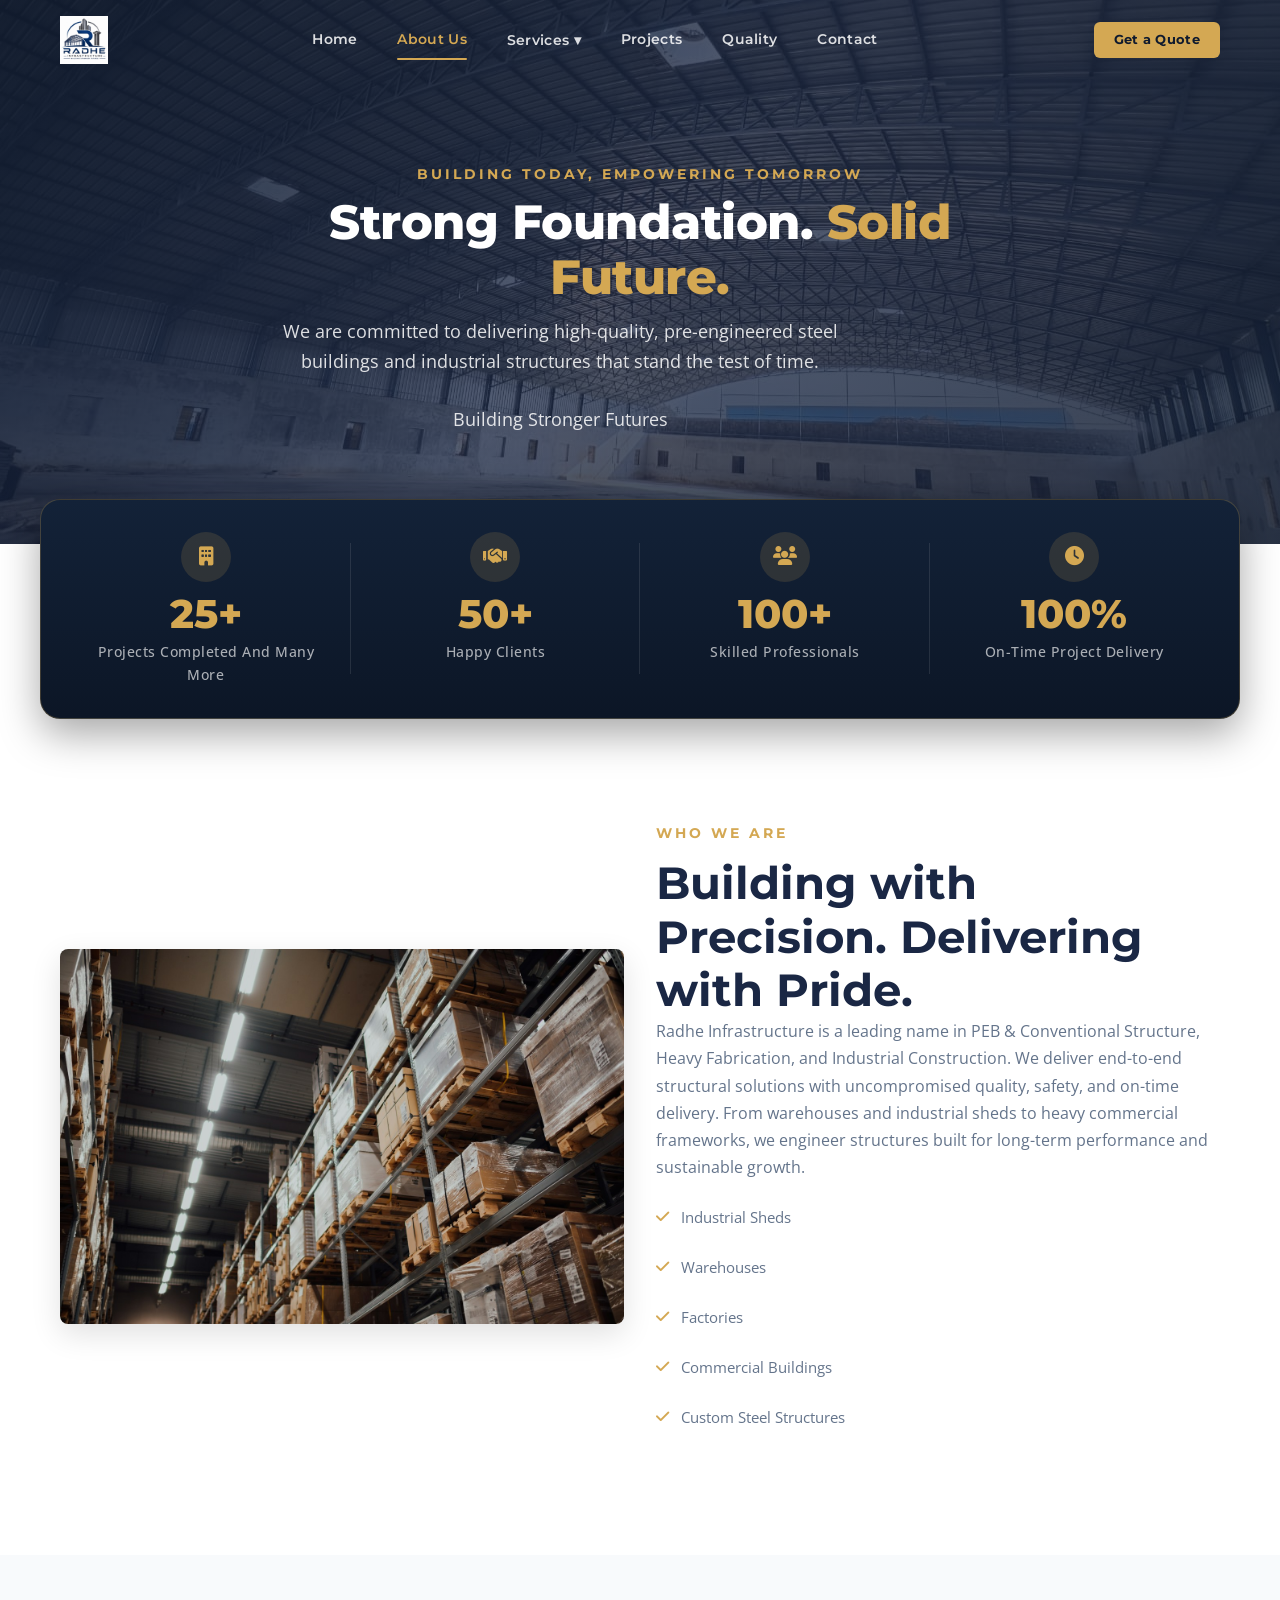
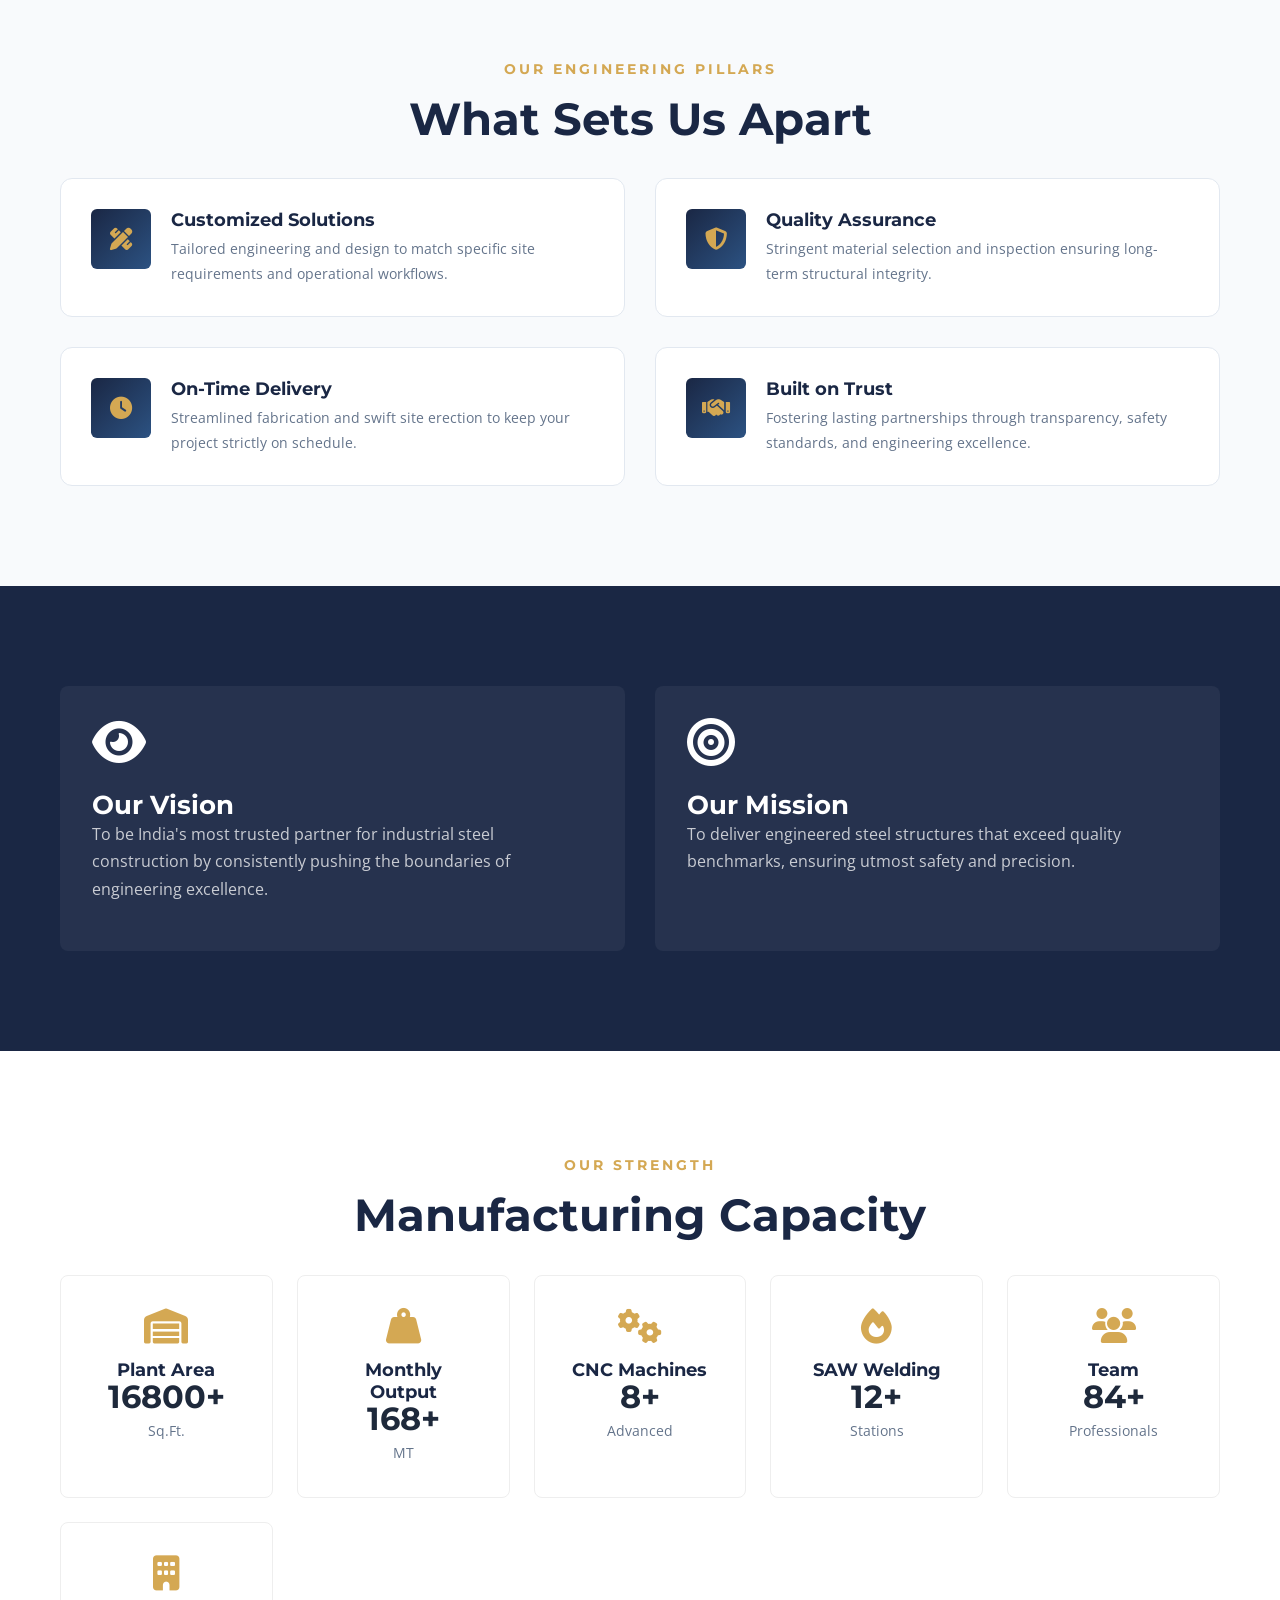
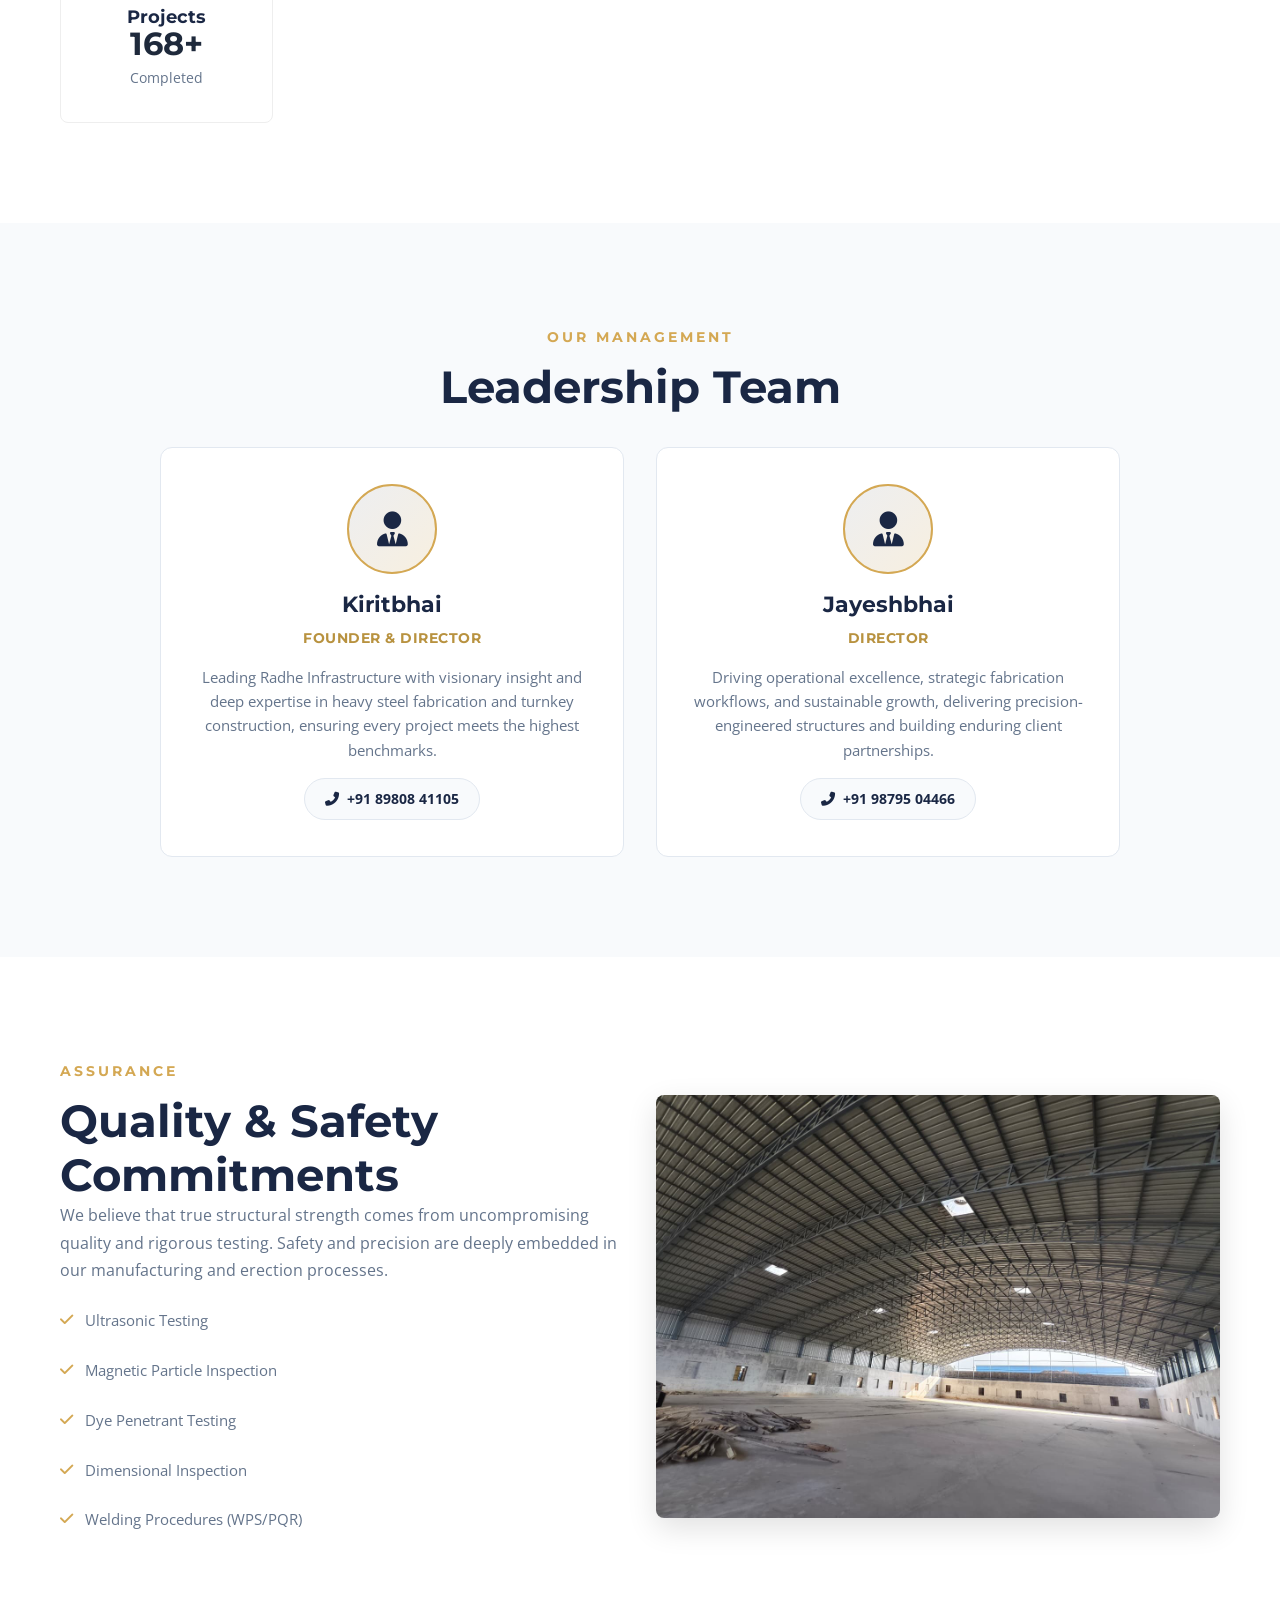
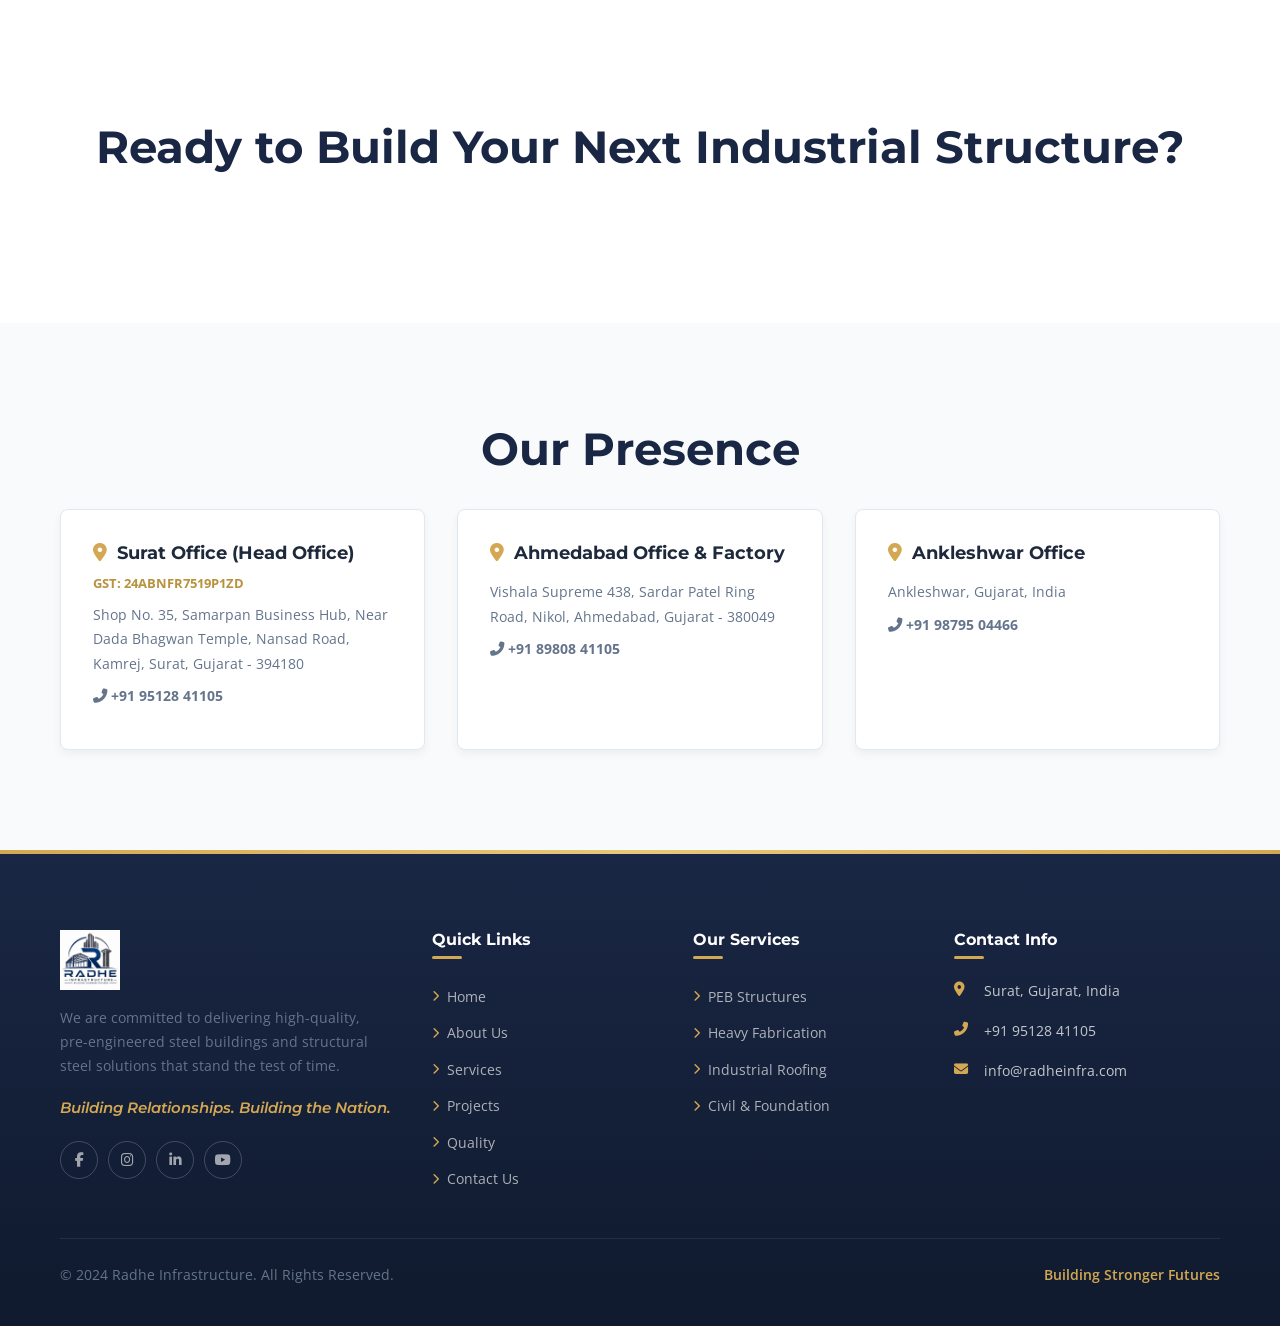
==== commit 60424ed0: "Fix hero spacing & stats bar overlap, remove all breadcrumbs, update transparent white logo, standar" ====
--- a/about.html
+++ b/about.html
@@ -46,7 +46,7 @@
 
   <!-- HERO SECTION -->
   <section class="hero hero-mini">
-    <div class="hero-bg" style="background-image: url('https://picsum.photos/1920/600?random=1');"></div>
+    <div class="hero-bg" style="background-image: url('assets/hero-about.jpg');"></div>
     <div class="hero-overlay"></div>
     <div class="hero-shapes"></div>
     <div class="container hero-content text-center">
@@ -54,9 +54,6 @@
       <h1 class="reveal delay-1">Strong Foundation. <span class="highlight">Solid Future.</span></h1>
       <p class="reveal delay-2">We are committed to delivering high-quality, pre-engineered steel buildings and industrial structures that stand the test of time.</p>
       <p class="tagline reveal delay-3">Building Stronger Futures</p>
-      <div class="breadcrumb reveal delay-4" style="margin-top: 1rem; color: #fff;">
-        <a href="index.html" style="color: #fff; text-decoration: none;">Home</a> &gt; <span>About Us</span>
-      </div>
     </div>
   </section>
 
--- a/css/styles.css
+++ b/css/styles.css
@@ -168,17 +168,22 @@
 .btn {
   display: inline-flex;
   align-items: center;
+  justify-content: center;
   gap: 8px;
-  padding: 14px 32px;
+  padding: 11px 24px;
   font-family: var(--font-heading);
   font-weight: 600;
-  font-size: .95rem;
-  border-radius: 50px;
+  font-size: .88rem;
+  line-height: 1.3;
+  border-radius: 8px;
   transition: var(--transition);
   position: relative;
   overflow: hidden;
   z-index: 1;
-  letter-spacing: .5px;
+  letter-spacing: .3px;
+  text-align: center;
+  cursor: pointer;
+  border: none;
 }
 .btn::before {
   content: '';
@@ -191,32 +196,34 @@
 }
 .btn-primary {
   background: var(--accent);
-  color: var(--primary);
+  color: var(--primary-dark);
 }
 .btn-primary::before { background:var(--accent-dark); }
-.btn-primary:hover { transform:translateY(-2px); box-shadow:var(--shadow-gold); }
+.btn-primary:hover { transform:translateY(-2px); box-shadow:var(--shadow-gold); color:var(--primary-dark); }
 .btn-primary:hover::before { opacity:1; }
 
 .btn-outline {
-  border: 2px solid var(--white);
+  border: 1.5px solid rgba(255,255,255,0.85);
   color: var(--white);
   background: transparent;
 }
 .btn-outline:hover {
   background: var(--white);
   color: var(--primary);
+  border-color: var(--white);
   transform: translateY(-2px);
 }
 
 .btn-accent {
   background: var(--accent);
-  color: var(--primary);
+  color: var(--primary-dark);
   font-weight: 700;
 }
 .btn-accent:hover {
   background: var(--accent-dark);
   transform: translateY(-2px);
   box-shadow: var(--shadow-gold);
+  color: var(--primary-dark);
 }
 
 .btn-dark {
@@ -226,11 +233,13 @@
 .btn-dark:hover {
   background: var(--primary-light);
   transform: translateY(-2px);
-}
-
-.btn-sm { padding:10px 24px; font-size:.85rem; }
-.btn-lg { padding:18px 40px; font-size:1.05rem; }
-.btn i { font-size:.9em; }
+  color: var(--white);
+}
+
+.btn-sm { padding:7px 16px; font-size:.82rem; border-radius:6px; }
+.btn-lg { padding:13px 28px; font-size:.95rem; font-weight:700; border-radius:8px; }
+.btn i { font-size:.88em; }
+.btn-block, .btn.full { width:100%; display:inline-flex; justify-content:center; }
 
 /* ---------- 6. Navigation ---------- */
 .navbar {
@@ -256,52 +265,48 @@
   backdrop-filter: blur(12px);
   box-shadow: 0 2px 20px rgba(0,0,0,.15);
 }
+.nav-logo {
+  display: flex;
+  align-items: center;
+  text-decoration: none;
+}
 .nav-logo img {
-  height: 55px;
+  height: 48px;
   width: auto;
-  transition: var(--transition);
-}
-.navbar.scrolled .nav-logo img { height:45px; }
+  max-width: 220px;
+  object-fit: contain;
+  transition: var(--transition);
+}
+.navbar.scrolled .nav-logo img { height: 42px; }
 
 .nav-menu {
   display: flex;
   align-items: center;
-  gap: 4px;
-  background: rgba(255, 255, 255, 0.08);
-  backdrop-filter: blur(16px);
-  -webkit-backdrop-filter: blur(16px);
-  border: 1px solid rgba(255, 255, 255, 0.14);
-  border-radius: 9999px;
-  padding: 5px 8px;
-  box-shadow: 0 4px 20px rgba(0, 0, 0, 0.15);
-  transition: var(--transition);
-}
-.navbar.scrolled .nav-menu {
-  background: rgba(255, 255, 255, 0.06);
-  border-color: rgba(255, 255, 255, 0.1);
+  gap: 8px;
 }
 .nav-link {
-  padding: 8px 18px;
+  padding: 8px 16px;
   font-family: var(--font-heading);
   font-size: .88rem;
   font-weight: 600;
-  color: rgba(255,255,255,.9);
-  border-radius: 9999px;
+  color: rgba(255,255,255,.85);
+  border-radius: 6px;
   transition: var(--transition-fast);
   letter-spacing: .3px;
-  display: inline-flex;
-  align-items: center;
-  gap: 4px;
-}
-.nav-link:hover {
-  color: var(--white);
-  background: rgba(255, 255, 255, 0.12);
-}
-.nav-link.active {
-  color: var(--primary-dark);
+  position: relative;
+}
+.nav-link:hover, .nav-link.active {
+  color: var(--accent);
+}
+.nav-link.active::after {
+  content: '';
+  position: absolute;
+  bottom: 0;
+  left: 16px;
+  right: 16px;
+  height: 2px;
   background: var(--accent);
-  box-shadow: 0 2px 12px rgba(212,168,83,.4);
-  font-weight: 700;
+  border-radius: 2px;
 }
 
 /* Dropdown */
@@ -347,21 +352,12 @@
 }
 
 .nav-cta {
-  padding: 10px 26px !important;
-  font-size: .88rem !important;
+  padding: 9px 20px !important;
+  font-size: .82rem !important;
   font-weight: 700 !important;
-  border-radius: 9999px !important;
+  border-radius: 6px !important;
   margin-left: 12px;
-  background: linear-gradient(135deg, var(--accent), var(--accent-dark)) !important;
-  color: var(--primary-dark) !important;
-  box-shadow: 0 4px 15px rgba(212, 168, 83, 0.35) !important;
-  letter-spacing: .5px;
-  transition: var(--transition) !important;
-}
-.nav-cta:hover {
-  transform: translateY(-2px);
-  box-shadow: 0 6px 20px rgba(212, 168, 83, 0.5) !important;
-  color: var(--primary-dark) !important;
+  white-space: nowrap;
 }
 
 /* Hamburger */
@@ -389,9 +385,11 @@
   position: relative;
   min-height: 100vh;
   display: flex;
-  align-items: center;
+  flex-direction: column;
+  justify-content: center;
   background: var(--primary);
   overflow: hidden;
+  padding: 130px 0 100px;
 }
 .hero-bg {
   position: absolute;
@@ -403,7 +401,7 @@
 .hero-overlay {
   position: absolute;
   inset: 0;
-  background: linear-gradient(135deg, rgba(15,26,46,.92) 0%, rgba(26,39,68,.75) 50%, rgba(15,26,46,.85) 100%);
+  background: linear-gradient(135deg, rgba(15,26,46,.94) 0%, rgba(26,39,68,.80) 50%, rgba(15,26,46,.90) 100%);
 }
 /* Animated geometric shapes */
 .hero-shapes {
@@ -427,48 +425,54 @@
 .hero-content {
   position: relative;
   z-index: 2;
-  max-width: 720px;
-  padding-top: var(--nav-height);
-}
-.hero-content .section-label { color:var(--accent); font-size:.9rem; }
+  max-width: 780px;
+  padding-top: 0;
+}
+.hero-content .section-label { color:var(--accent); font-size:.88rem; margin-bottom:.5rem; }
 .hero h1 {
-  color: var(--white);
-  font-size: clamp(2.5rem, 6vw, 4rem);
+  color: var(--white) !important;
+  font-size: clamp(2.3rem, 5.5vw, 3.8rem);
   font-weight: 800;
-  margin-bottom: 1.25rem;
-  line-height: 1.1;
+  margin-bottom: 1.15rem;
+  line-height: 1.15;
+  letter-spacing: -0.5px;
 }
 .hero h1 .highlight {
-  color: var(--accent);
-  position: relative;
+  color: var(--accent) !important;
+  position: relative;
+  display: inline;
 }
 .hero p {
+  color: rgba(255,255,255,.85);
+  font-size: 1.12rem;
+  margin-bottom: 1.8rem;
+  max-width: 580px;
+  line-height: 1.65;
+}
+.hero-btns {
+  display: flex;
+  gap: 14px;
+  flex-wrap: wrap;
+  align-items: center;
+  margin-bottom: 2rem;
+}
+.hero-features {
+  display: flex;
+  gap: 24px;
+  flex-wrap: wrap;
+  margin-bottom: 0.5rem;
+}
+.hero-feature {
+  display: flex;
+  align-items: center;
+  gap: 8px;
   color: rgba(255,255,255,.8);
-  font-size: 1.15rem;
-  margin-bottom: 2rem;
-  max-width: 560px;
-}
-.hero-btns {
-  display: flex;
-  gap: 16px;
-  flex-wrap: wrap;
-  margin-bottom: 3rem;
-}
-.hero-features {
-  display: flex;
-  gap: 30px;
-  flex-wrap: wrap;
-}
-.hero-feature {
-  display: flex;
-  align-items: center;
-  gap: 10px;
-  color: rgba(255,255,255,.7);
-  font-size: .9rem;
+  font-size: .88rem;
+  font-weight: 500;
 }
 .hero-feature i {
   color: var(--accent);
-  font-size: 1.1rem;
+  font-size: 1rem;
 }
 
 .hero-mini {
@@ -501,24 +505,16 @@
 }
 .hero-mini h1 { font-size:clamp(2rem,4vw,3rem); margin-bottom:.75rem; }
 .breadcrumb {
-  display: flex;
-  gap: 8px;
-  align-items: center;
-  color: rgba(255,255,255,.6);
-  font-size: .9rem;
-  margin-top: 1rem;
-}
-.breadcrumb a { color:var(--accent); }
-.breadcrumb a:hover { text-decoration:underline; }
-.breadcrumb span { color:rgba(255,255,255,.4); }
+  display: none !important;
+}
 
 /* ---------- 8. Stats / Metrics Bar ---------- */
 .stats-bar {
-  background: var(--primary);
+  background: transparent;
   padding: 0;
   position: relative;
   z-index: 10;
-  margin-top: -50px;
+  margin-top: -45px;
 }
 .stats-bar .container {
   display: grid;
@@ -526,11 +522,11 @@
   background: linear-gradient(180deg, #132238 0%, #0c1626 100%);
   border-radius: var(--radius-lg);
   overflow: hidden;
-  box-shadow: var(--shadow-xl);
-  border: 1px solid rgba(212,168,83,.2);
+  box-shadow: 0 15px 40px rgba(0, 0, 0, 0.35);
+  border: 1px solid rgba(212,168,83,.25);
 }
 .stat-item {
-  padding: 40px 20px;
+  padding: 32px 18px;
   text-align: center;
   position: relative;
   transition: var(--transition);
@@ -1490,17 +1486,18 @@
   .nav-cta { display:none; }
   .hamburger { display:flex; }
 
-  .hero { min-height:auto; padding:120px 0 80px; }
-  .hero h1 { font-size:2rem; }
-  .hero-btns { flex-direction:column; }
-  .hero-features { flex-direction:column; gap:12px; }
+  .hero { min-height:auto; padding:110px 0 70px; }
+  .hero h1 { font-size:clamp(1.9rem, 7vw, 2.4rem); }
+  .hero-btns { flex-direction:column; gap:12px; width:100%; max-width:400px; }
+  .hero-btns .btn { width:100%; justify-content:center; }
+  .hero-features { flex-direction:column; gap:10px; }
 
   .stats-bar { margin-top:-30px; }
   .stats-bar .container { grid-template-columns:1fr 1fr; }
-  .stat-item { padding:24px 16px; }
-  .stat-number { font-size:1.8rem; }
-
-  .section { padding:60px 0; }
+  .stat-item { padding:20px 14px; }
+  .stat-number { font-size:1.7rem; }
+
+  .section { padding:54px 0; }
 
   .services-grid { grid-template-columns:1fr; }
   .advantages-grid { grid-template-columns:1fr; }
@@ -1515,11 +1512,13 @@
   .footer-grid { grid-template-columns:1fr; }
   .footer-bottom { flex-direction:column; gap:8px; text-align:center; }
 
-  .quick-quote { padding:30px 20px; }
-
-  .hero-mini { min-height:auto; padding:120px 0 60px; }
-
-  .back-to-top { right:20px; bottom:20px; width:42px; height:42px; }
+  .quick-quote { padding:28px 18px; }
+  .quick-quote .form-group.full { display:flex; justify-content:center; width:100%; }
+  .quick-quote .form-group.full .btn { width:100%; justify-content:center; }
+
+  .hero-mini { min-height:auto; padding:110px 0 50px; }
+
+  .back-to-top { right:18px; bottom:18px; width:40px; height:40px; }
 }
 
 @media (max-width:480px) {
@@ -1866,149 +1865,293 @@
 }
 
 /* ============================================================
-   29. MARUTI-STYLE 2-COLUMN STICKY SOLUTIONS SHOWCASE
-   Inspired by Maruti Infra Engineering LLP benchmark
+   29. CORE ENGINEERING VERTICALS SHOWCASE
+   Radhe Infrastructure Bespoke Asymmetric Showcase
    ============================================================ */
-.solutions-section {
+.radhe-verticals-section {
   background: var(--off-white);
-  padding: 110px 0;
-  position: relative;
-}
-.solutions-layout {
+  padding: 100px 0;
+  position: relative;
+  overflow: hidden;
+}
+.radhe-verticals-section::before {
+  content: '';
+  position: absolute;
+  top: 0;
+  left: 0;
+  right: 0;
+  bottom: 0;
+  background-image: radial-gradient(var(--gray-300) 1px, transparent 1px);
+  background-size: 32px 32px;
+  opacity: 0.35;
+  pointer-events: none;
+}
+.verticals-header {
+  display: flex;
+  justify-content: space-between;
+  align-items: flex-end;
+  gap: 40px;
+  margin-bottom: 50px;
+  position: relative;
+  z-index: 1;
+}
+.verticals-title-group {
+  max-width: 720px;
+}
+.verticals-title-group .section-title {
+  margin-bottom: 14px;
+}
+.verticals-title-group .accent-text {
+  color: var(--accent-dark);
+}
+.verticals-header-action {
+  flex-shrink: 0;
+}
+.btn-outline-dark {
+  display: inline-flex;
+  align-items: center;
+  gap: 8px;
+  padding: 10px 22px;
+  border-radius: 8px;
+  border: 1.5px solid var(--primary);
+  background: transparent;
+  color: var(--primary);
+  font-family: var(--font-heading);
+  font-size: 0.88rem;
+  font-weight: 700;
+  letter-spacing: 0.3px;
+  transition: var(--transition);
+}
+.btn-outline-dark i {
+  color: var(--accent-dark);
+  transition: transform 0.25s ease;
+}
+.btn-outline-dark:hover {
+  background: var(--primary);
+  color: var(--white);
+  box-shadow: 0 6px 20px rgba(26, 39, 68, 0.15);
+  transform: translateY(-2px);
+}
+.btn-outline-dark:hover i {
+  color: var(--accent);
+  transform: translateX(4px);
+}
+
+/* Asymmetric Grid: Row 1 = 2fr + 1fr; Row 2 = 1fr + 1fr + 1fr */
+.verticals-grid {
   display: grid;
-  grid-template-columns: 1fr 1.35fr;
-  gap: 70px;
-  align-items: start;
-}
-.solutions-sticky {
-  position: sticky;
-  top: 120px;
-  padding: 10px 0;
-}
-.solutions-heading {
-  font-size: clamp(2.4rem, 4.2vw, 3.6rem);
-  font-weight: 800;
-  line-height: 1.12;
-  color: var(--primary);
-  margin-bottom: 24px;
-  letter-spacing: -0.5px;
-}
-.solutions-heading .muted {
-  color: var(--gray-400);
-  font-weight: 700;
-}
-.solutions-desc {
-  font-size: 1.12rem;
-  color: var(--gray-600);
-  line-height: 1.75;
-  margin-bottom: 32px;
-  max-width: 460px;
-}
-.solutions-link {
-  display: inline-flex;
-  align-items: center;
-  gap: 8px;
-  font-family: var(--font-heading);
-  font-size: 1.05rem;
-  font-weight: 700;
-  color: var(--primary);
-  transition: var(--transition);
-}
-.solutions-link i {
-  color: var(--accent-dark);
-  transition: var(--transition);
-}
-.solutions-link:hover {
-  color: var(--accent-dark);
-  gap: 14px;
-}
-.solutions-link:hover i {
-  color: var(--accent);
-  transform: translate(3px, -3px);
-}
-.corner-bracket {
-  width: 80px;
-  height: 80px;
-  border-left: 4px solid rgba(212, 168, 83, 0.4);
-  border-bottom: 4px solid rgba(212, 168, 83, 0.4);
-  border-bottom-left-radius: 24px;
-  margin-top: 48px;
-}
-.solutions-stack {
+  grid-template-columns: repeat(3, 1fr);
+  gap: 28px;
+  position: relative;
+  z-index: 1;
+}
+.vertical-card {
+  background: var(--white);
+  border-radius: 20px;
+  border: 1px solid rgba(226, 232, 240, 0.9);
+  overflow: hidden;
   display: flex;
   flex-direction: column;
-  gap: 36px;
-}
-.solution-card {
-  background: var(--white);
-  border-radius: 28px;
-  padding: 36px;
-  border: 1px solid var(--gray-200);
-  box-shadow: 0 4px 20px rgba(0, 0, 0, 0.04);
-  transition: transform 0.4s cubic-bezier(0.16, 1, 0.3, 1), box-shadow 0.4s ease, border-color 0.4s ease;
+  box-shadow: 0 4px 20px rgba(15, 23, 42, 0.04);
+  transition: transform 0.35s cubic-bezier(0.16, 1, 0.3, 1), box-shadow 0.35s ease, border-color 0.35s ease;
+  position: relative;
+}
+.vertical-card::after {
+  content: '';
+  position: absolute;
+  top: 0;
+  left: 0;
+  right: 0;
+  height: 3px;
+  background: linear-gradient(90deg, var(--accent), var(--accent-light));
+  opacity: 0;
+  transition: opacity 0.3s ease;
+}
+.vertical-card:hover {
+  transform: translateY(-6px);
+  box-shadow: 0 20px 35px rgba(26, 39, 68, 0.1);
+  border-color: rgba(212, 168, 83, 0.5);
+}
+.vertical-card:hover::after {
+  opacity: 1;
+}
+
+/* Featured Card (Spans 2 columns on desktop) */
+.vertical-card-featured {
+  grid-column: span 2;
+  display: grid;
+  grid-template-columns: 1.1fr 1fr;
+  flex-direction: unset;
+}
+.vertical-card-media {
+  position: relative;
+  height: 230px;
   overflow: hidden;
-  position: relative;
-}
-.solution-card:hover {
-  transform: translateY(-4px);
-  box-shadow: 0 20px 40px rgba(26, 39, 68, 0.1);
-  border-color: rgba(212, 168, 83, 0.5);
-}
-.solution-num {
-  font-family: 'Space Mono', monospace, monospace;
-  font-size: 1.4rem;
-  font-weight: 800;
-  color: var(--accent-dark);
-  letter-spacing: 1.5px;
-  display: inline-block;
-  margin-bottom: 8px;
-}
-.solution-card h3 {
-  font-size: 1.65rem;
-  font-weight: 700;
-  color: var(--primary);
-  margin-bottom: 12px;
-  transition: color 0.3s ease;
-}
-.solution-card:hover h3 {
-  color: var(--primary-light);
-}
-.solution-card p {
-  color: var(--gray-600);
-  font-size: 1rem;
-  line-height: 1.65;
-  margin-bottom: 18px;
-}
-.solution-tags {
-  display: flex;
-  flex-wrap: wrap;
-  gap: 8px;
-  margin-bottom: 24px;
-}
-.solution-tag {
-  font-size: 0.78rem;
-  font-weight: 600;
-  padding: 4px 12px;
-  border-radius: 50px;
-  background: var(--off-white);
-  color: var(--primary);
-  border: 1px solid var(--gray-200);
-}
-.solution-img-box {
-  height: 260px;
-  border-radius: 18px;
-  overflow: hidden;
-  position: relative;
-  background: var(--gray-100);
-}
-.solution-img-box img {
+  background: #0f172a;
+}
+.vertical-card-featured .vertical-card-media {
+  height: 100%;
+  min-height: 280px;
+}
+.vertical-card-media img {
   width: 100%;
   height: 100%;
   object-fit: cover;
-  transition: transform 0.7s cubic-bezier(0.25, 1, 0.5, 1);
-}
-.solution-card:hover .solution-img-box img {
+  transition: transform 0.65s cubic-bezier(0.16, 1, 0.3, 1);
+}
+.vertical-card:hover .vertical-card-media img {
   transform: scale(1.06);
+}
+.vertical-media-overlay {
+  position: absolute;
+  inset: 0;
+  background: linear-gradient(180deg, rgba(15, 23, 42, 0.2) 0%, rgba(15, 23, 42, 0.45) 100%);
+  pointer-events: none;
+}
+.vertical-category-pill {
+  position: absolute;
+  top: 16px;
+  left: 16px;
+  background: rgba(15, 23, 42, 0.85);
+  backdrop-filter: blur(8px);
+  -webkit-backdrop-filter: blur(8px);
+  color: #fff;
+  font-size: 0.74rem;
+  font-weight: 700;
+  padding: 5px 13px;
+  border-radius: 50px;
+  border: 1px solid rgba(255, 255, 255, 0.2);
+  display: inline-flex;
+  align-items: center;
+  gap: 6px;
+  z-index: 2;
+  letter-spacing: 0.3px;
+}
+.vertical-category-pill i {
+  color: var(--accent);
+}
+
+.vertical-card-body {
+  padding: 26px 26px 22px;
+  display: flex;
+  flex-direction: column;
+  flex-grow: 1;
+}
+.vertical-card-meta {
+  display: flex;
+  flex-wrap: wrap;
+  gap: 7px;
+  margin-bottom: 14px;
+}
+.meta-item {
+  font-size: 0.75rem;
+  font-weight: 600;
+  color: var(--accent-dark);
+  background: rgba(212, 168, 83, 0.12);
+  padding: 3px 10px;
+  border-radius: 6px;
+  display: inline-flex;
+  align-items: center;
+  gap: 5px;
+}
+.vertical-card-title {
+  font-family: var(--font-heading);
+  font-size: 1.28rem;
+  font-weight: 700;
+  color: var(--primary);
+  line-height: 1.35;
+  margin-bottom: 10px;
+  transition: color 0.25s ease;
+}
+.vertical-card:hover .vertical-card-title {
+  color: var(--primary-light);
+}
+.vertical-card-text {
+  font-size: 0.92rem;
+  color: var(--gray-600);
+  line-height: 1.62;
+  margin-bottom: 18px;
+  flex-grow: 1;
+}
+.vertical-card-footer {
+  margin-top: auto;
+  padding-top: 14px;
+  border-top: 1px solid var(--gray-200);
+}
+.vertical-action-btn {
+  font-family: var(--font-heading);
+  font-size: 0.88rem;
+  font-weight: 700;
+  color: var(--primary);
+  display: inline-flex;
+  align-items: center;
+  gap: 8px;
+  transition: var(--transition-fast);
+}
+.vertical-action-btn i {
+  color: var(--accent-dark);
+  transition: transform 0.25s ease, color 0.25s ease;
+}
+.vertical-card:hover .vertical-action-btn {
+  color: var(--accent-dark);
+  gap: 12px;
+}
+.vertical-card:hover .vertical-action-btn i {
+  color: var(--accent);
+  transform: translateX(3px);
+}
+
+/* Consultation Strip */
+.verticals-consult-strip {
+  margin-top: 48px;
+  background: var(--white);
+  border-radius: 20px;
+  padding: 28px 36px;
+  border: 1px solid var(--gray-200);
+  box-shadow: 0 10px 30px rgba(0, 0, 0, 0.03);
+  display: flex;
+  align-items: center;
+  justify-content: space-between;
+  gap: 24px;
+  position: relative;
+  z-index: 1;
+}
+.consult-strip-info {
+  display: flex;
+  align-items: center;
+  gap: 20px;
+}
+.consult-strip-icon {
+  width: 54px;
+  height: 54px;
+  border-radius: 14px;
+  background: linear-gradient(135deg, var(--primary), var(--primary-light));
+  color: var(--accent);
+  display: flex;
+  align-items: center;
+  justify-content: center;
+  font-size: 1.45rem;
+  flex-shrink: 0;
+  box-shadow: 0 6px 16px rgba(26, 39, 68, 0.15);
+}
+.consult-strip-info h4 {
+  font-size: 1.15rem;
+  font-weight: 700;
+  color: var(--primary);
+  margin-bottom: 4px;
+}
+.consult-strip-info p {
+  font-size: 0.9rem;
+  color: var(--gray-600);
+  margin: 0;
+  max-width: 620px;
+}
+.consult-strip-action {
+  flex-shrink: 0;
+}
+.consult-strip-action .btn {
+  padding: 13px 28px;
+  font-size: 0.92rem;
 }
 
 /* ============================================================
@@ -2152,44 +2295,69 @@
 }
 .ready-actions {
   display: flex;
-  gap: 18px;
+  gap: 14px;
   justify-content: center;
+  align-items: center;
   flex-wrap: wrap;
 }
 .ready-actions .btn {
-  border-radius: 9999px;
-  padding: 16px 38px;
-  font-size: 1.05rem;
+  border-radius: 8px;
+  padding: 12px 26px;
+  font-size: 0.92rem;
+  font-weight: 700;
 }
 
 /* Responsive Overrides */
 @media (max-width: 1024px) {
-  .solutions-layout {
-    grid-template-columns: 1fr;
-    gap: 40px;
+  .verticals-grid {
+    grid-template-columns: repeat(2, 1fr);
+    gap: 24px;
   }
-  .solutions-sticky {
-    position: static;
-    text-align: center;
+  .vertical-card-featured {
+    grid-column: span 2;
   }
-  .solutions-desc {
-    margin-left: auto;
-    margin-right: auto;
-  }
-  .corner-bracket {
-    display: none;
-  }
 }
 @media (max-width: 768px) {
-  .solutions-section {
+  .radhe-verticals-section {
     padding: 70px 0;
   }
-  .solution-card {
-    padding: 24px;
-    border-radius: 20px;
+  .verticals-header {
+    flex-direction: column;
+    align-items: flex-start;
+    gap: 20px;
+    margin-bottom: 36px;
   }
-  .solution-img-box {
-    height: 200px;
+  .verticals-grid {
+    grid-template-columns: 1fr;
+    gap: 20px;
+  }
+  .vertical-card-featured {
+    grid-column: span 1;
+    display: flex;
+    flex-direction: column;
+  }
+  .vertical-card-featured .vertical-card-media {
+    height: 220px;
+    min-height: unset;
+  }
+  .vertical-card-body {
+    padding: 22px 20px;
+  }
+  .verticals-consult-strip {
+    padding: 24px 20px;
+    flex-direction: column;
+    align-items: flex-start;
+    gap: 20px;
+  }
+  .consult-strip-info {
+    flex-direction: column;
+    align-items: flex-start;
+    gap: 14px;
+  }
+  .consult-strip-action,
+  .consult-strip-action .btn {
+    width: 100%;
+    justify-content: center;
   }
   .ready-to-build-banner {
     padding: 50px 24px;
@@ -2204,4 +2372,489 @@
   }
 }
 
-
+/* ============================================================
+   32. CREATIVE FEATURE: HERO LIVE SIMULATOR BADGE
+   ============================================================ */
+.hero-live-badge {
+  display: inline-flex;
+  align-items: center;
+  gap: 12px;
+  background: rgba(15, 23, 42, 0.75);
+  backdrop-filter: blur(12px);
+  -webkit-backdrop-filter: blur(12px);
+  border: 1px solid rgba(212, 168, 83, 0.4);
+  padding: 8px 18px;
+  border-radius: 50px;
+  color: rgba(255, 255, 255, 0.95);
+  font-size: 0.84rem;
+  font-weight: 600;
+  margin-bottom: 22px;
+  box-shadow: 0 4px 20px rgba(0, 0, 0, 0.25);
+}
+.hero-live-badge .badge-link {
+  color: var(--accent);
+  font-weight: 700;
+  display: inline-flex;
+  align-items: center;
+  gap: 6px;
+  padding-left: 8px;
+  border-left: 1px solid rgba(255, 255, 255, 0.2);
+  transition: var(--transition-fast);
+}
+.hero-live-badge .badge-link:hover {
+  color: var(--accent-light);
+  transform: translateX(2px);
+}
+.pulse-dot {
+  width: 9px;
+  height: 9px;
+  border-radius: 50%;
+  background: #10b981;
+  display: inline-block;
+  box-shadow: 0 0 0 0 rgba(16, 185, 129, 0.7);
+  animation: pulseGreen 2s infinite;
+  flex-shrink: 0;
+}
+@keyframes pulseGreen {
+  0% { transform: scale(0.95); box-shadow: 0 0 0 0 rgba(16, 185, 129, 0.7); }
+  70% { transform: scale(1); box-shadow: 0 0 0 8px rgba(16, 185, 129, 0); }
+  100% { transform: scale(0.95); box-shadow: 0 0 0 0 rgba(16, 185, 129, 0); }
+}
+
+/* ============================================================
+   33. CREATIVE FEATURE: RADHE STRUCTURAL STUDIO
+   ============================================================ */
+.structural-studio-section {
+  padding: 100px 0 90px;
+  background: #091222;
+  position: relative;
+  overflow: hidden;
+}
+.structural-studio-section::before {
+  content: '';
+  position: absolute;
+  top: 0;
+  left: 0;
+  right: 0;
+  bottom: 0;
+  background-image: radial-gradient(rgba(56, 189, 248, 0.08) 1px, transparent 1px);
+  background-size: 28px 28px;
+  pointer-events: none;
+}
+.studio-grid {
+  display: grid;
+  grid-template-columns: 390px 1fr;
+  gap: 28px;
+  align-items: stretch;
+  margin-bottom: 24px;
+}
+.studio-controls-card {
+  background: #0f1c32;
+  border-radius: 20px;
+  padding: 26px 24px;
+  border: 1px solid rgba(255, 255, 255, 0.08);
+  box-shadow: 0 10px 30px rgba(0, 0, 0, 0.25);
+  display: flex;
+  flex-direction: column;
+  gap: 20px;
+}
+.controls-header {
+  display: flex;
+  justify-content: space-between;
+  align-items: center;
+  padding-bottom: 12px;
+  border-bottom: 1px solid rgba(255, 255, 255, 0.08);
+}
+.controls-header h4 {
+  font-size: 1.08rem;
+  color: #fff;
+  margin: 0;
+  display: flex;
+  align-items: center;
+  gap: 8px;
+}
+.controls-header h4 i { color: var(--accent); }
+.cad-live-status {
+  font-family: 'Space Mono', monospace, monospace;
+  font-size: 0.72rem;
+  font-weight: 700;
+  color: #10b981;
+  display: inline-flex;
+  align-items: center;
+  gap: 6px;
+  letter-spacing: 0.5px;
+}
+.control-group {
+  display: flex;
+  flex-direction: column;
+  gap: 8px;
+}
+.control-header-flex {
+  display: flex;
+  justify-content: space-between;
+  align-items: center;
+}
+.control-label {
+  font-size: 0.82rem;
+  font-weight: 700;
+  text-transform: uppercase;
+  letter-spacing: 0.5px;
+  color: rgba(255, 255, 255, 0.75);
+  margin: 0;
+}
+.control-val-badge {
+  font-family: 'Space Mono', monospace, monospace;
+  font-size: 0.86rem;
+  font-weight: 700;
+  color: var(--accent);
+  background: rgba(212, 168, 83, 0.12);
+  padding: 3px 8px;
+  border-radius: 6px;
+  border: 1px solid rgba(212, 168, 83, 0.25);
+}
+.control-val-badge small {
+  color: rgba(255, 255, 255, 0.5);
+  font-weight: 400;
+  font-size: 0.74rem;
+}
+
+/* Archetype Selector */
+.archetype-selector {
+  display: grid;
+  grid-template-columns: repeat(3, 1fr);
+  gap: 8px;
+}
+.archetype-btn {
+  background: rgba(255, 255, 255, 0.04);
+  border: 1px solid rgba(255, 255, 255, 0.09);
+  border-radius: 12px;
+  padding: 10px 6px;
+  display: flex;
+  flex-direction: column;
+  align-items: center;
+  gap: 4px;
+  color: rgba(255, 255, 255, 0.8);
+  cursor: pointer;
+  transition: var(--transition-fast);
+  text-align: center;
+}
+.archetype-btn i {
+  font-size: 1.15rem;
+  color: var(--accent);
+  transition: transform 0.2s ease;
+}
+.archetype-btn span {
+  font-size: 0.78rem;
+  font-weight: 700;
+}
+.archetype-btn small {
+  font-size: 0.68rem;
+  color: rgba(255, 255, 255, 0.45);
+}
+.archetype-btn:hover {
+  background: rgba(255, 255, 255, 0.08);
+  border-color: rgba(212, 168, 83, 0.4);
+}
+.archetype-btn.active {
+  background: rgba(212, 168, 83, 0.15);
+  border-color: var(--accent);
+  color: #fff;
+  box-shadow: 0 0 12px rgba(212, 168, 83, 0.25);
+}
+.archetype-btn.active i {
+  transform: scale(1.1);
+}
+
+/* Studio Range Sliders */
+.studio-range {
+  -webkit-appearance: none;
+  appearance: none;
+  width: 100%;
+  height: 6px;
+  border-radius: 6px;
+  background: rgba(255, 255, 255, 0.15);
+  outline: none;
+  transition: background 0.2s;
+  cursor: pointer;
+}
+.studio-range::-webkit-slider-thumb {
+  -webkit-appearance: none;
+  appearance: none;
+  width: 18px;
+  height: 18px;
+  border-radius: 50%;
+  background: var(--accent);
+  border: 2px solid #fff;
+  box-shadow: 0 0 10px rgba(212, 168, 83, 0.6);
+  cursor: pointer;
+  transition: transform 0.15s ease;
+}
+.studio-range::-webkit-slider-thumb:hover {
+  transform: scale(1.2);
+}
+.studio-range::-moz-range-thumb {
+  width: 18px;
+  height: 18px;
+  border-radius: 50%;
+  background: var(--accent);
+  border: 2px solid #fff;
+  cursor: pointer;
+}
+.range-labels {
+  display: flex;
+  justify-content: space-between;
+  font-size: 0.68rem;
+  color: rgba(255, 255, 255, 0.4);
+  font-family: 'Space Mono', monospace, monospace;
+}
+
+/* Pill Selectors */
+.pill-selector {
+  display: flex;
+  gap: 6px;
+  flex-wrap: wrap;
+}
+.pill-btn {
+  background: rgba(255, 255, 255, 0.05);
+  border: 1px solid rgba(255, 255, 255, 0.1);
+  color: rgba(255, 255, 255, 0.75);
+  padding: 6px 12px;
+  border-radius: 50px;
+  font-size: 0.76rem;
+  font-weight: 600;
+  cursor: pointer;
+  transition: var(--transition-fast);
+}
+.pill-btn:hover {
+  background: rgba(255, 255, 255, 0.1);
+  color: #fff;
+}
+.pill-btn.active {
+  background: var(--accent);
+  color: var(--primary-dark);
+  border-color: var(--accent);
+  font-weight: 700;
+  box-shadow: 0 2px 10px rgba(212, 168, 83, 0.35);
+}
+
+/* Studio Viewport Card */
+.studio-viewport-card {
+  background: #060d19;
+  border-radius: 20px;
+  border: 1px solid rgba(56, 189, 248, 0.25);
+  box-shadow: 0 10px 35px rgba(0, 0, 0, 0.4);
+  overflow: hidden;
+  display: flex;
+  flex-direction: column;
+}
+.viewport-cad-hud {
+  background: rgba(15, 28, 50, 0.95);
+  padding: 10px 18px;
+  display: flex;
+  justify-content: space-between;
+  align-items: center;
+  border-bottom: 1px solid rgba(56, 189, 248, 0.2);
+}
+.hud-left {
+  display: flex;
+  align-items: center;
+  gap: 12px;
+}
+.hud-mono-badge {
+  font-family: 'Space Mono', monospace, monospace;
+  font-size: 0.72rem;
+  font-weight: 700;
+  color: #38bdf8;
+  background: rgba(56, 189, 248, 0.12);
+  padding: 3px 8px;
+  border-radius: 4px;
+}
+.hud-dim-summary {
+  font-family: 'Space Mono', monospace, monospace;
+  font-size: 0.8rem;
+  color: #fff;
+  font-weight: 700;
+}
+.hud-right {
+  display: flex;
+  gap: 8px;
+}
+.hud-tag {
+  font-size: 0.7rem;
+  font-weight: 600;
+  color: rgba(255, 255, 255, 0.7);
+  background: rgba(255, 255, 255, 0.06);
+  padding: 2px 8px;
+  border-radius: 4px;
+  display: inline-flex;
+  align-items: center;
+  gap: 5px;
+}
+.canvas-wrapper {
+  position: relative;
+  flex-grow: 1;
+  min-height: 420px;
+  display: flex;
+  align-items: center;
+  justify-content: center;
+  overflow: hidden;
+  background: #081224;
+}
+.canvas-wrapper canvas {
+  width: 100%;
+  height: 100%;
+  display: block;
+  z-index: 2;
+  position: relative;
+}
+.canvas-grid-bg {
+  position: absolute;
+  inset: 0;
+  background-image: 
+    linear-gradient(rgba(56, 189, 248, 0.07) 1px, transparent 1px),
+    linear-gradient(90deg, rgba(56, 189, 248, 0.07) 1px, transparent 1px);
+  background-size: 24px 24px;
+  pointer-events: none;
+  z-index: 1;
+}
+.viewport-footer {
+  padding: 8px 16px;
+  background: rgba(15, 28, 50, 0.8);
+  border-top: 1px solid rgba(255, 255, 255, 0.05);
+}
+.viewport-hint {
+  font-size: 0.74rem;
+  color: rgba(255, 255, 255, 0.5);
+  display: inline-flex;
+  align-items: center;
+  gap: 6px;
+}
+
+/* Studio Metrics Strip */
+.studio-metrics-strip {
+  display: grid;
+  grid-template-columns: repeat(4, 1fr);
+  gap: 16px;
+}
+.metric-card {
+  background: #0f1c32;
+  border: 1px solid rgba(255, 255, 255, 0.08);
+  border-radius: 16px;
+  padding: 18px 20px;
+  display: flex;
+  align-items: center;
+  gap: 16px;
+}
+.metric-icon {
+  width: 46px;
+  height: 46px;
+  border-radius: 12px;
+  background: rgba(212, 168, 83, 0.12);
+  color: var(--accent);
+  display: flex;
+  align-items: center;
+  justify-content: center;
+  font-size: 1.35rem;
+  flex-shrink: 0;
+}
+.metric-content {
+  display: flex;
+  flex-direction: column;
+}
+.metric-val-row {
+  display: flex;
+  align-items: baseline;
+  gap: 6px;
+}
+.metric-num {
+  font-family: var(--font-heading);
+  font-size: 1.6rem;
+  font-weight: 800;
+  color: #fff;
+  line-height: 1.1;
+}
+.metric-unit {
+  font-size: 0.78rem;
+  font-weight: 600;
+  color: var(--accent);
+}
+.metric-label {
+  font-size: 0.75rem;
+  color: rgba(255, 255, 255, 0.6);
+  margin-top: 2px;
+}
+.metric-action-card {
+  background: transparent;
+  border: none;
+  padding: 0;
+  display: flex;
+}
+.metric-action-card .btn {
+  width: 100%;
+  height: 100%;
+  min-height: 52px;
+  border-radius: 12px;
+  font-size: 0.88rem;
+  font-weight: 700;
+  display: inline-flex;
+  align-items: center;
+  justify-content: center;
+  gap: 8px;
+  padding: 12px 18px;
+}
+
+/* Configured Specs Alert Box in Form */
+.configured-specs-alert {
+  background: rgba(16, 185, 129, 0.15);
+  border: 1px solid rgba(16, 185, 129, 0.4);
+  color: #a7f3d0;
+  padding: 12px 18px;
+  border-radius: 10px;
+  margin-bottom: 24px;
+  display: flex;
+  align-items: center;
+  gap: 10px;
+  font-size: 0.92rem;
+  animation: fadeInAlert 0.4s ease;
+}
+.configured-specs-alert i {
+  color: #34d399;
+  font-size: 1.15rem;
+}
+.form-highlight-pulse {
+  animation: goldPulse 1.8s ease;
+}
+@keyframes goldPulse {
+  0% { box-shadow: 0 0 0 0 rgba(212, 168, 83, 0.8); }
+  50% { box-shadow: 0 0 35px 8px rgba(212, 168, 83, 0.5); }
+  100% { box-shadow: 0 0 0 0 rgba(212, 168, 83, 0); }
+}
+@keyframes fadeInAlert {
+  from { opacity: 0; transform: translateY(-8px); }
+  to { opacity: 1; transform: translateY(0); }
+}
+
+/* Responsive Overrides for Studio */
+@media (max-width: 1024px) {
+  .studio-grid {
+    grid-template-columns: 1fr;
+  }
+  .studio-metrics-strip {
+    grid-template-columns: repeat(2, 1fr);
+  }
+}
+@media (max-width: 768px) {
+  .studio-metrics-strip {
+    grid-template-columns: 1fr;
+  }
+  .canvas-wrapper {
+    min-height: 300px;
+  }
+  .hero-live-badge {
+    font-size: 0.75rem;
+    flex-wrap: wrap;
+    justify-content: center;
+  }
+}
+
+
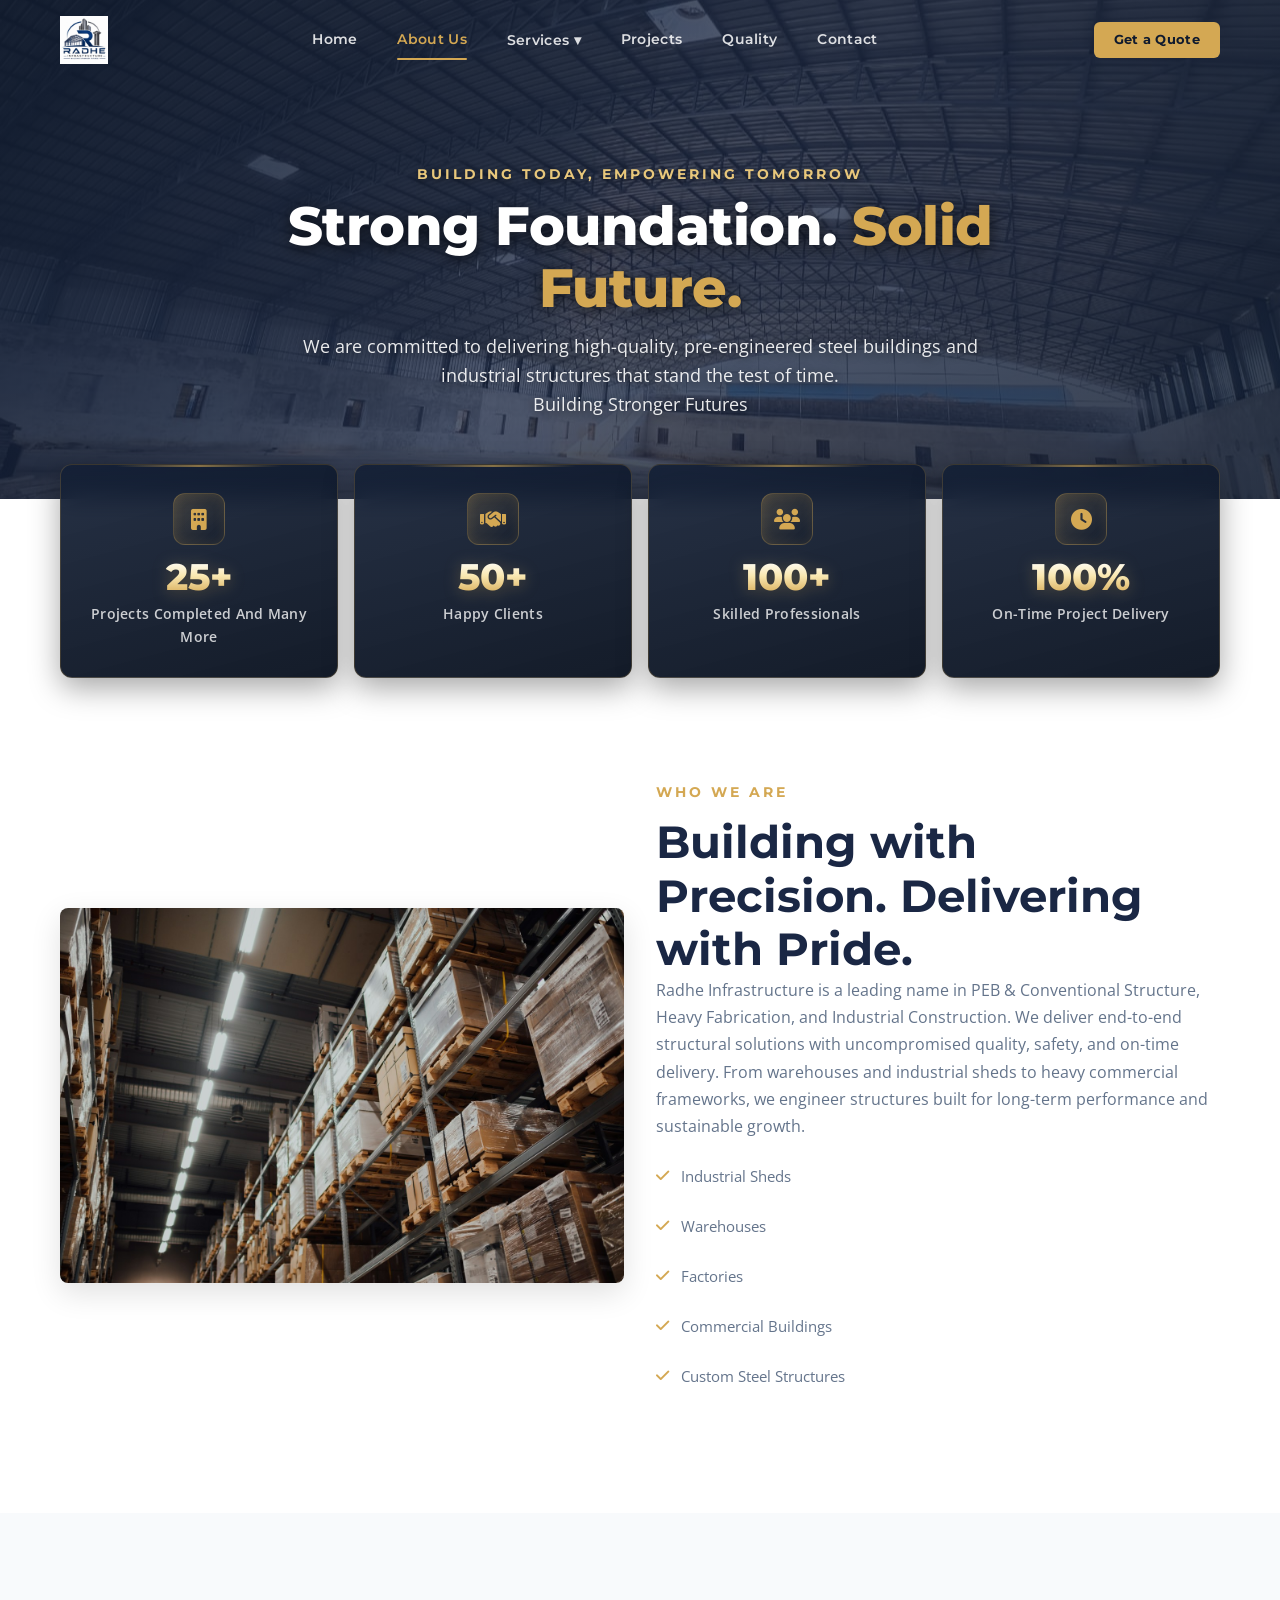
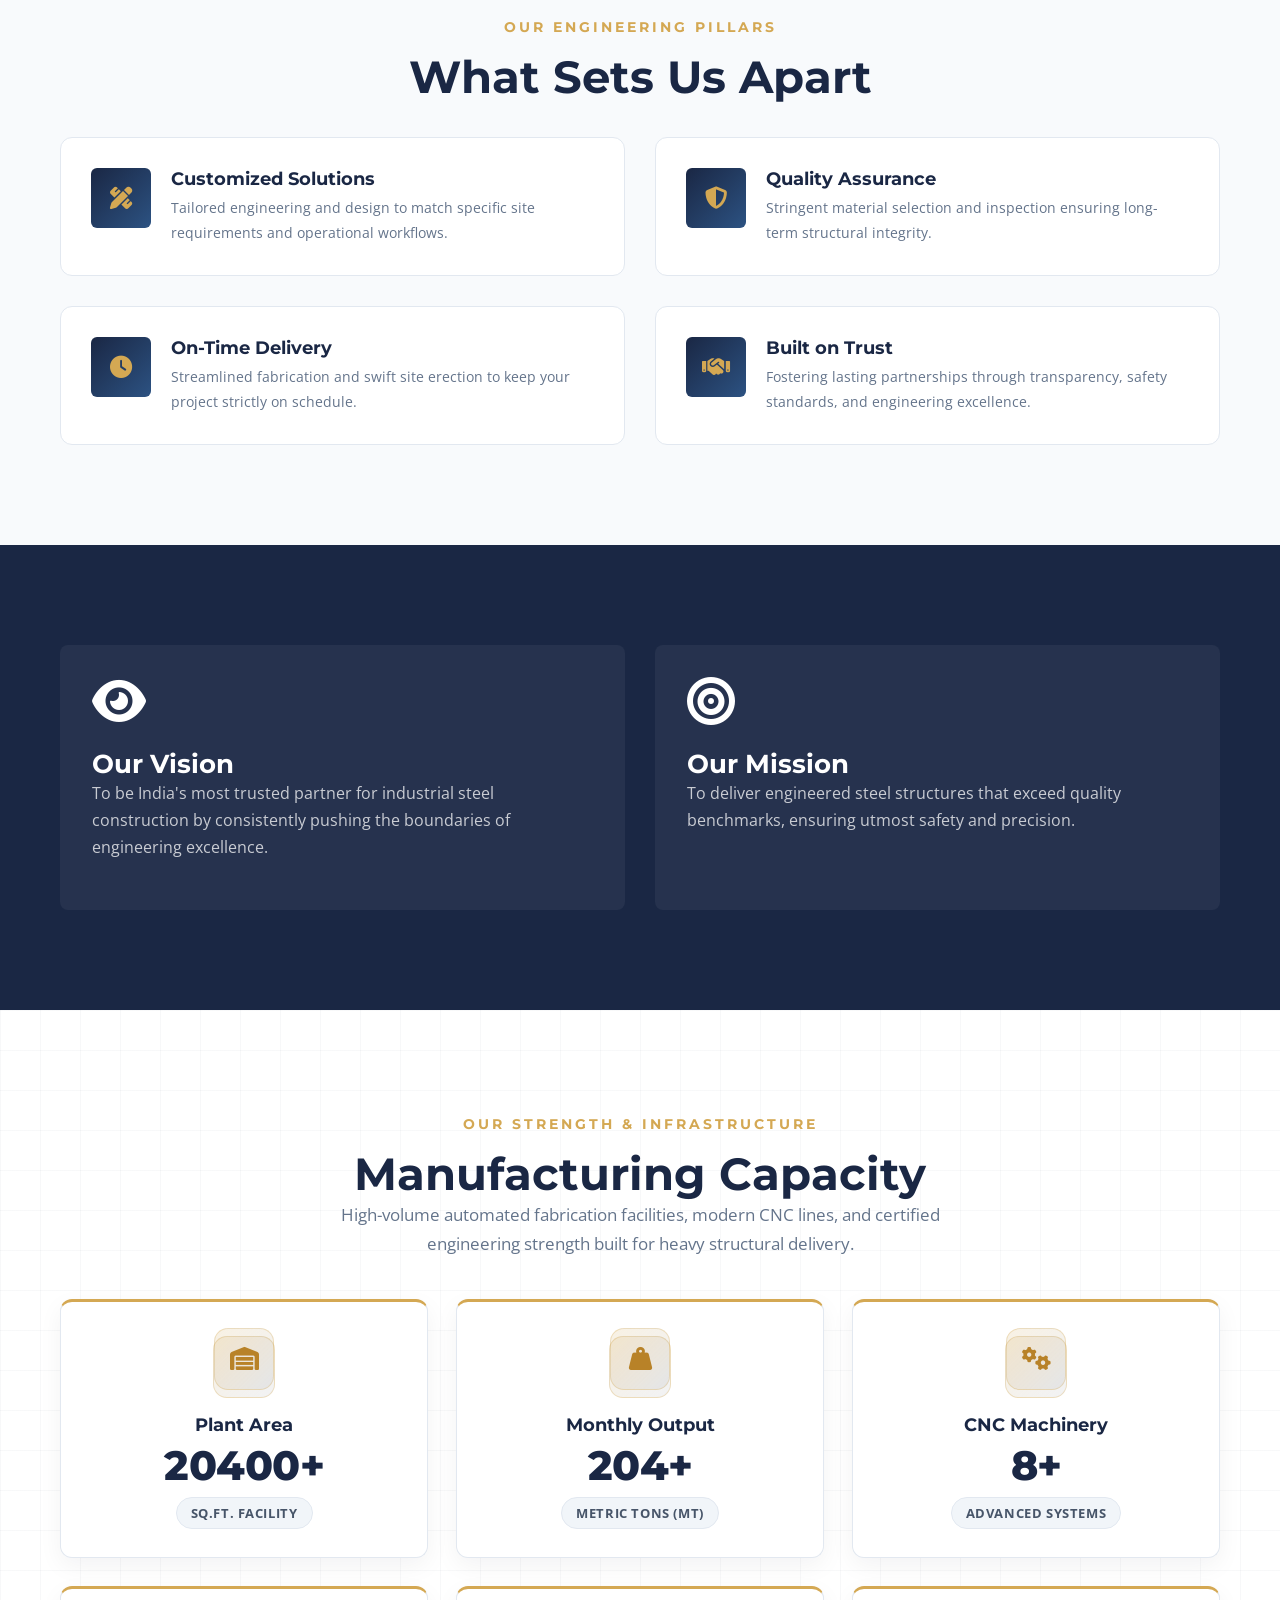
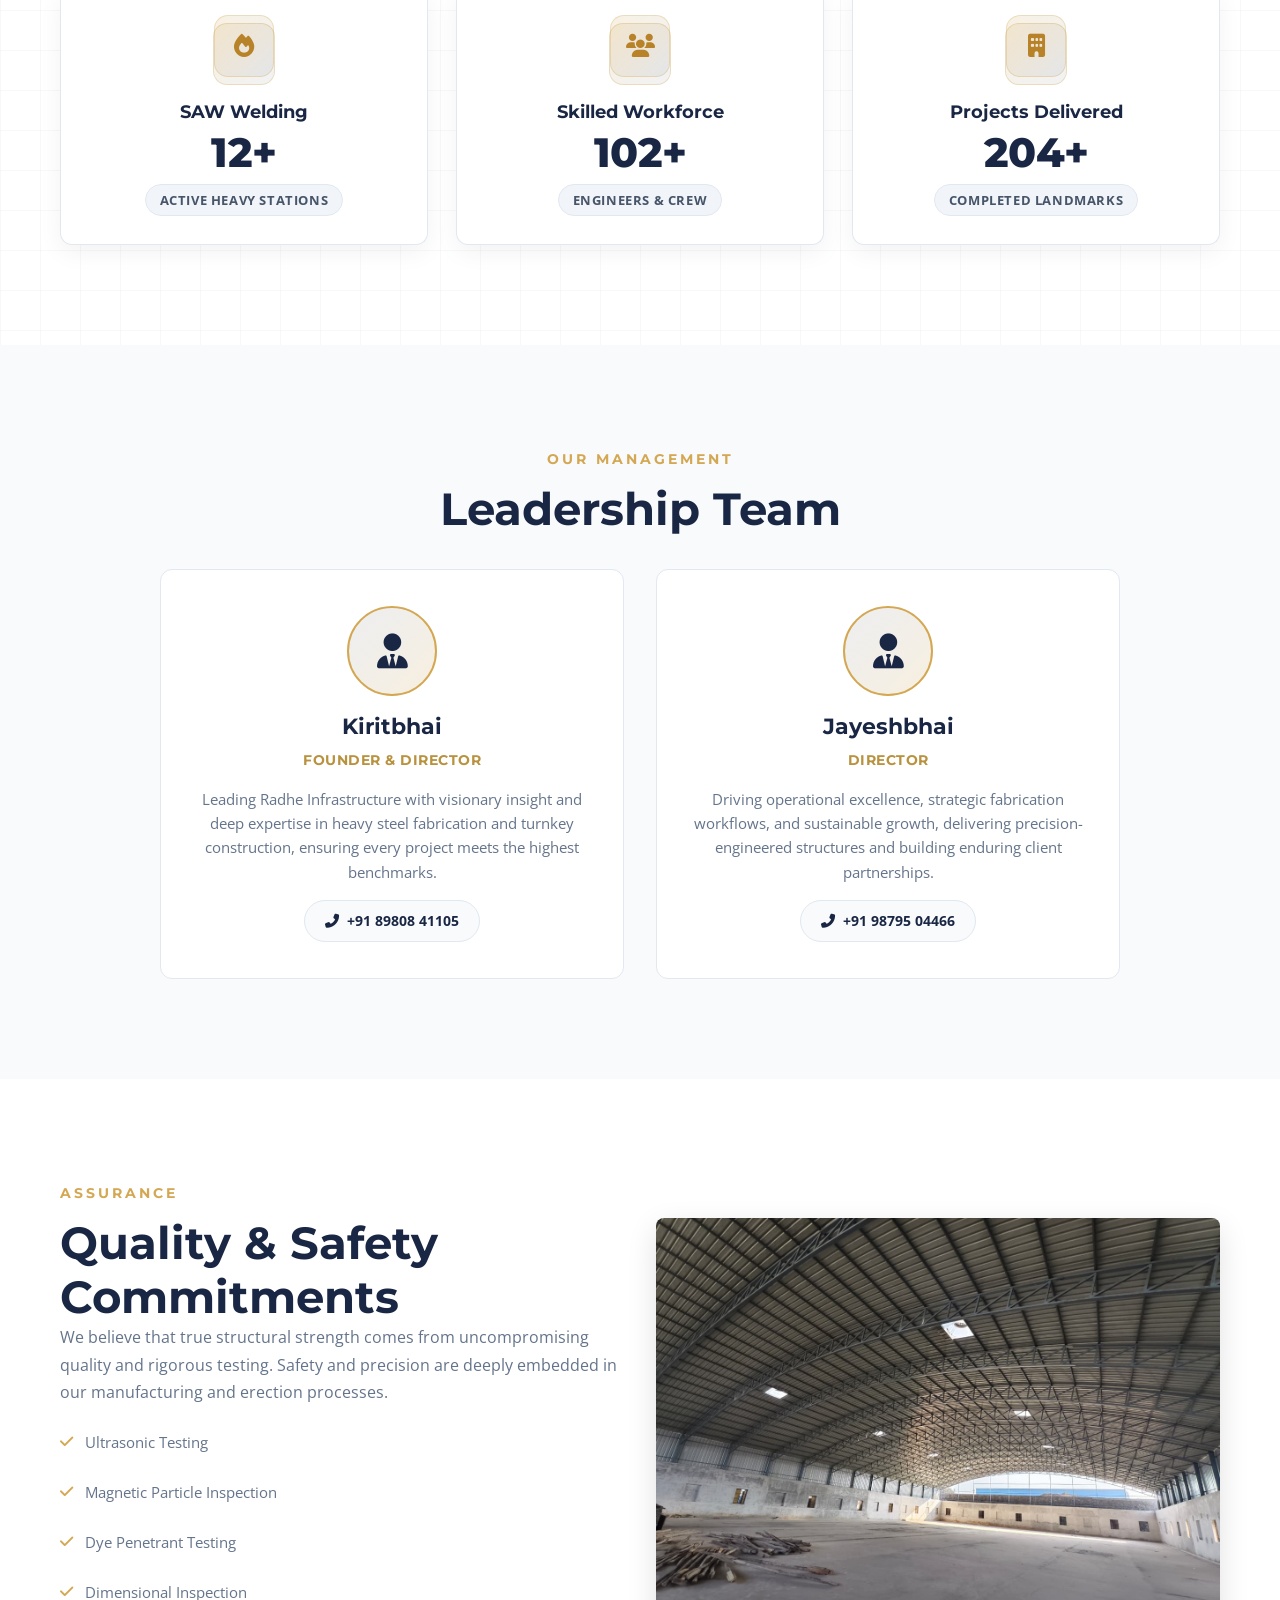
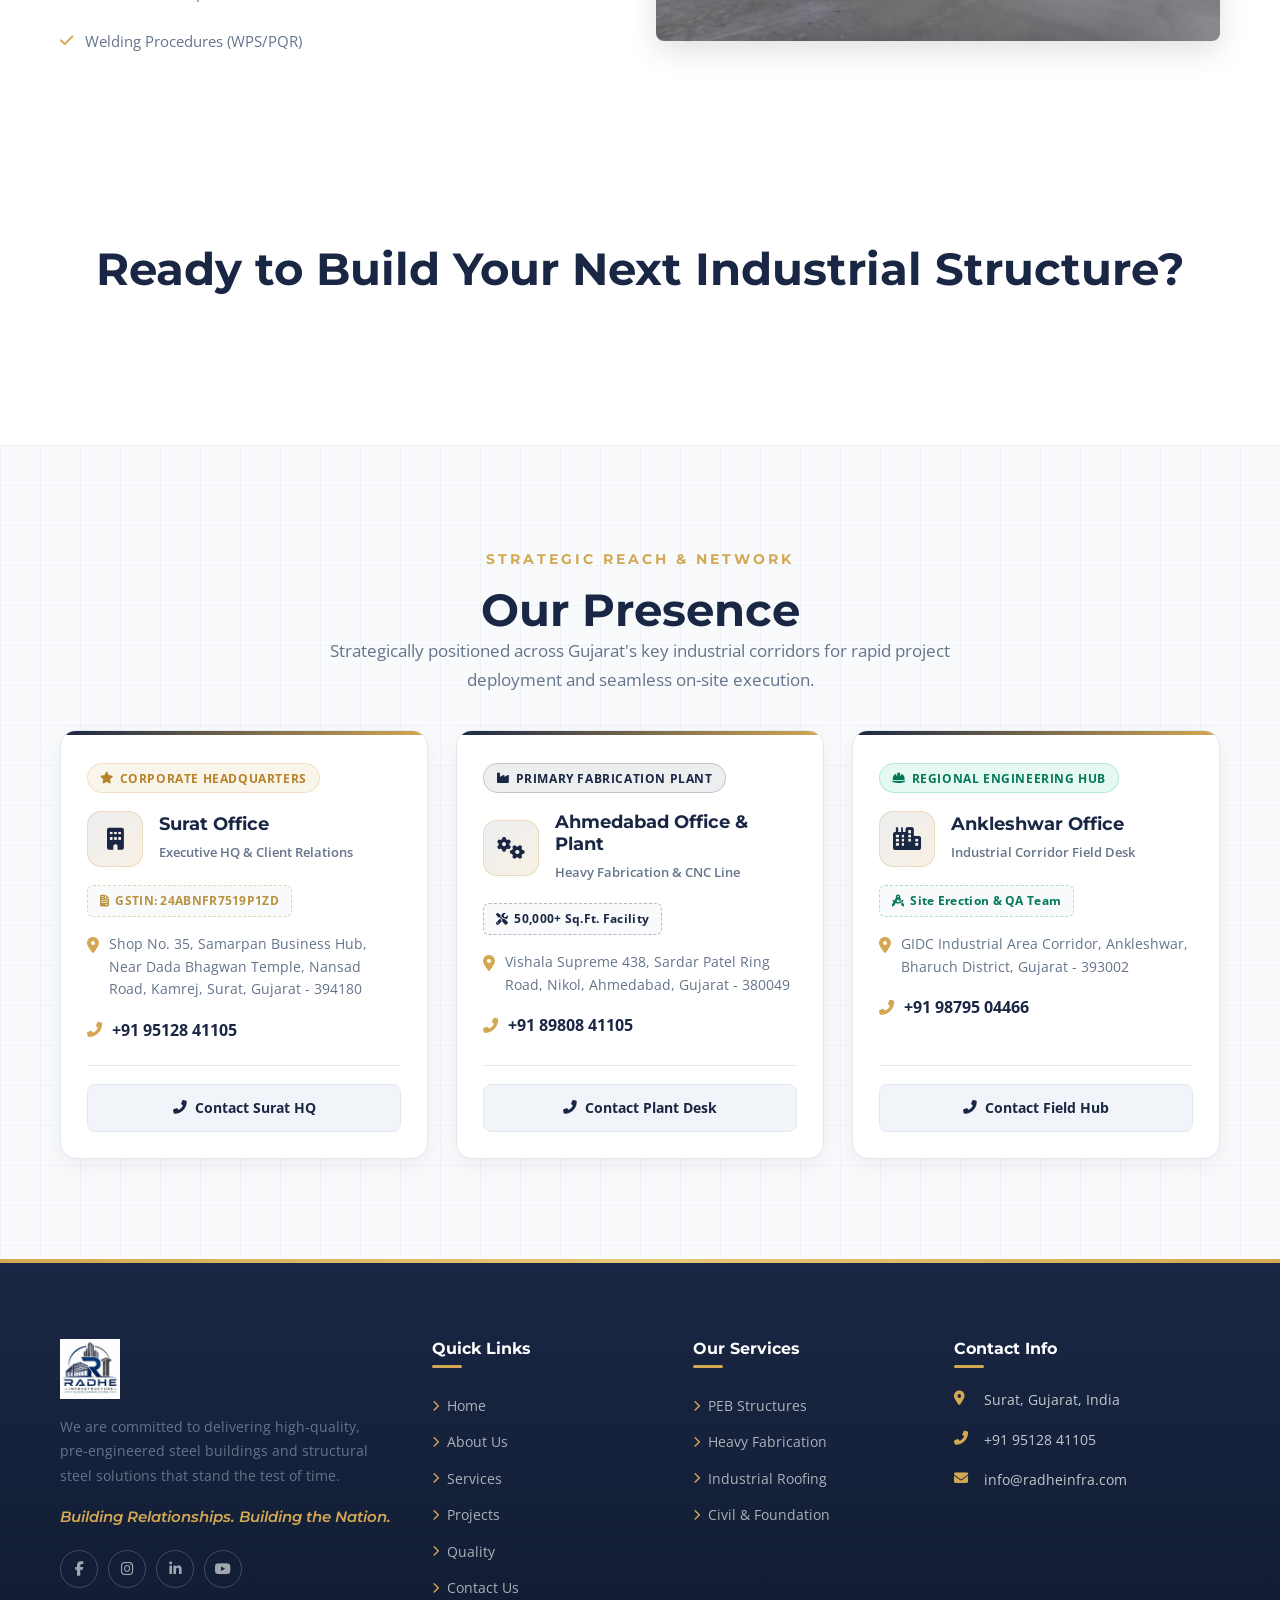
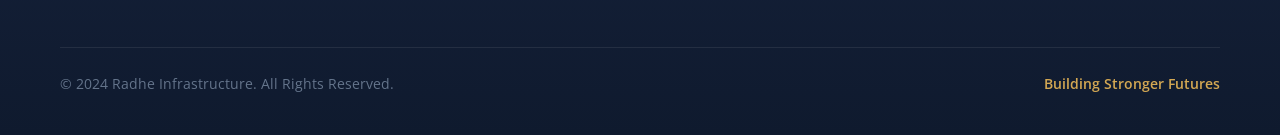
==== commit 2665ff37: "Enhance Radhe Structural Studio CAD engine and standardize 3x2 card grids across service pages" ====
--- a/about.html
+++ b/about.html
@@ -163,48 +163,72 @@
   </section>
 
   <!-- MANUFACTURING CAPACITY -->
-  <section class="section">
+  <section class="section blueprint-bg">
     <div class="container text-center">
       <div class="section-header reveal">
-        <span class="section-label">OUR STRENGTH</span>
+        <span class="section-label">OUR STRENGTH &amp; INFRASTRUCTURE</span>
         <h2>Manufacturing Capacity</h2>
-      </div>
-      <div class="capacity-grid" style="display: grid; grid-template-columns: repeat(auto-fit, minmax(180px, 1fr)); gap: 1.5rem; margin-top: 2rem;">
-        <div class="capacity-card text-center reveal delay-1" style="padding: 2rem; border: 1px solid #eee; border-radius: 8px;">
-          <i class="fas fa-warehouse text-accent fa-2x mb-2" style="margin-bottom: 1rem;"></i>
+        <p class="section-subtitle centered">High-volume automated fabrication facilities, modern CNC lines, and certified engineering strength built for heavy structural delivery.</p>
+      </div>
+      <div class="capacity-grid">
+        <!-- Upper Row Card 1 -->
+        <div class="capacity-card reveal delay-1">
+          <div class="capacity-icon-badge">
+            <i class="fas fa-warehouse"></i>
+          </div>
           <h4>Plant Area</h4>
-          <div class="stat-number" style="font-size: 2rem; font-weight: bold; color: var(--primary-color);" data-count="50000" data-suffix="+">0</div>
-          <p>Sq.Ft.</p>
-        </div>
-        <div class="capacity-card text-center reveal delay-2" style="padding: 2rem; border: 1px solid #eee; border-radius: 8px;">
-          <i class="fas fa-weight-hanging text-accent fa-2x mb-2" style="margin-bottom: 1rem;"></i>
+          <div class="capacity-number" data-count="50000" data-suffix="+">0</div>
+          <span class="capacity-unit">Sq.Ft. Facility</span>
+        </div>
+
+        <!-- Upper Row Card 2 -->
+        <div class="capacity-card reveal delay-2">
+          <div class="capacity-icon-badge">
+            <i class="fas fa-weight-hanging"></i>
+          </div>
           <h4>Monthly Output</h4>
-          <div class="stat-number" style="font-size: 2rem; font-weight: bold; color: var(--primary-color);" data-count="500" data-suffix="+">0</div>
-          <p>MT</p>
-        </div>
-        <div class="capacity-card text-center reveal delay-3" style="padding: 2rem; border: 1px solid #eee; border-radius: 8px;">
-          <i class="fas fa-cogs text-accent fa-2x mb-2" style="margin-bottom: 1rem;"></i>
-          <h4>CNC Machines</h4>
-          <div class="stat-number" style="font-size: 2rem; font-weight: bold; color: var(--primary-color);" data-count="8" data-suffix="+">0</div>
-          <p>Advanced</p>
-        </div>
-        <div class="capacity-card text-center reveal delay-4" style="padding: 2rem; border: 1px solid #eee; border-radius: 8px;">
-          <i class="fas fa-fire text-accent fa-2x mb-2" style="margin-bottom: 1rem;"></i>
+          <div class="capacity-number" data-count="500" data-suffix="+">0</div>
+          <span class="capacity-unit">Metric Tons (MT)</span>
+        </div>
+
+        <!-- Upper Row Card 3 -->
+        <div class="capacity-card reveal delay-3">
+          <div class="capacity-icon-badge">
+            <i class="fas fa-cogs"></i>
+          </div>
+          <h4>CNC Machinery</h4>
+          <div class="capacity-number" data-count="8" data-suffix="+">0</div>
+          <span class="capacity-unit">Advanced Systems</span>
+        </div>
+
+        <!-- Lower Row Card 4 -->
+        <div class="capacity-card reveal delay-4">
+          <div class="capacity-icon-badge">
+            <i class="fas fa-fire"></i>
+          </div>
           <h4>SAW Welding</h4>
-          <div class="stat-number" style="font-size: 2rem; font-weight: bold; color: var(--primary-color);" data-count="12" data-suffix="+">0</div>
-          <p>Stations</p>
-        </div>
-        <div class="capacity-card text-center reveal delay-5" style="padding: 2rem; border: 1px solid #eee; border-radius: 8px;">
-          <i class="fas fa-users text-accent fa-2x mb-2" style="margin-bottom: 1rem;"></i>
-          <h4>Team</h4>
-          <div class="stat-number" style="font-size: 2rem; font-weight: bold; color: var(--primary-color);" data-count="200" data-suffix="+">0</div>
-          <p>Professionals</p>
-        </div>
-        <div class="capacity-card text-center reveal delay-5" style="padding: 2rem; border: 1px solid #eee; border-radius: 8px;">
-          <i class="fas fa-building text-accent fa-2x mb-2" style="margin-bottom: 1rem;"></i>
-          <h4>Projects</h4>
-          <div class="stat-number" style="font-size: 2rem; font-weight: bold; color: var(--primary-color);" data-count="500" data-suffix="+">0</div>
-          <p>Completed</p>
+          <div class="capacity-number" data-count="12" data-suffix="+">0</div>
+          <span class="capacity-unit">Active Heavy Stations</span>
+        </div>
+
+        <!-- Lower Row Card 5 -->
+        <div class="capacity-card reveal delay-5">
+          <div class="capacity-icon-badge">
+            <i class="fas fa-users"></i>
+          </div>
+          <h4>Skilled Workforce</h4>
+          <div class="capacity-number" data-count="200" data-suffix="+">0</div>
+          <span class="capacity-unit">Engineers &amp; Crew</span>
+        </div>
+
+        <!-- Lower Row Card 6 -->
+        <div class="capacity-card reveal delay-6">
+          <div class="capacity-icon-badge">
+            <i class="fas fa-building"></i>
+          </div>
+          <h4>Projects Delivered</h4>
+          <div class="capacity-number" data-count="500" data-suffix="+">0</div>
+          <span class="capacity-unit">Completed Landmarks</span>
         </div>
       </div>
     </div>
@@ -269,28 +293,110 @@
     </div>
   </section>
 
-  <!-- OFFICES -->
-  <section class="section section-gray">
+  <!-- OFFICES & REGIONAL PRESENCE -->
+  <section class="section section-gray blueprint-bg">
     <div class="container">
       <div class="section-header text-center reveal">
+        <span class="section-label">STRATEGIC REACH &amp; NETWORK</span>
         <h2>Our Presence</h2>
-      </div>
-      <div class="offices-grid" style="display: grid; grid-template-columns: repeat(auto-fit, minmax(300px, 1fr)); gap: 2rem; margin-top: 2rem;">
-        <div class="office-card reveal delay-1" style="background: #fff; padding: 2rem; border-radius: 8px; box-shadow: 0 4px 10px rgba(0,0,0,0.05);">
-          <h4 style="color: var(--primary-color); margin-bottom: 0.5rem;"><i class="fas fa-map-marker-alt text-accent"></i> Surat Office (Head Office)</h4>
-          <p style="font-size: 0.82rem; color: var(--accent-dark); font-weight: 700; margin-bottom: 0.5rem;">GST: 24ABNFR7519P1ZD</p>
-          <p style="font-size: 0.9rem; margin-bottom: 0.5rem;">Shop No. 35, Samarpan Business Hub, Near Dada Bhagwan Temple, Nansad Road, Kamrej, Surat, Gujarat - 394180</p>
-          <p style="font-weight: bold;"><i class="fas fa-phone-alt text-accent"></i> +91 95128 41105</p>
-        </div>
-        <div class="office-card reveal delay-2" style="background: #fff; padding: 2rem; border-radius: 8px; box-shadow: 0 4px 10px rgba(0,0,0,0.05);">
-          <h4 style="color: var(--primary-color); margin-bottom: 1rem;"><i class="fas fa-map-marker-alt text-accent"></i> Ahmedabad Office &amp; Factory</h4>
-          <p style="font-size: 0.9rem; margin-bottom: 0.5rem;">Vishala Supreme 438, Sardar Patel Ring Road, Nikol, Ahmedabad, Gujarat - 380049</p>
-          <p style="font-weight: bold;"><i class="fas fa-phone-alt text-accent"></i> +91 89808 41105</p>
-        </div>
-        <div class="office-card reveal delay-3" style="background: #fff; padding: 2rem; border-radius: 8px; box-shadow: 0 4px 10px rgba(0,0,0,0.05);">
-          <h4 style="color: var(--primary-color); margin-bottom: 1rem;"><i class="fas fa-map-marker-alt text-accent"></i> Ankleshwar Office</h4>
-          <p style="font-size: 0.9rem; margin-bottom: 0.5rem;">Ankleshwar, Gujarat, India</p>
-          <p style="font-weight: bold;"><i class="fas fa-phone-alt text-accent"></i> +91 98795 04466</p>
+        <p class="section-subtitle centered">Strategically positioned across Gujarat's key industrial corridors for rapid project deployment and seamless on-site execution.</p>
+      </div>
+
+      <div class="offices-grid">
+        <!-- Surat HQ -->
+        <div class="office-card reveal delay-1">
+          <div>
+            <span class="office-badge"><i class="fas fa-star"></i> Corporate Headquarters</span>
+            <div class="office-header-group">
+              <div class="office-icon-pod">
+                <i class="fas fa-building"></i>
+              </div>
+              <div class="office-header-text">
+                <h4>Surat Office</h4>
+                <span>Executive HQ &amp; Client Relations</span>
+              </div>
+            </div>
+            <div class="office-meta-tag">
+              <i class="fas fa-file-invoice"></i> GSTIN: 24ABNFR7519P1ZD
+            </div>
+            <div class="office-body-details">
+              <div class="office-address">
+                <i class="fas fa-map-marker-alt"></i>
+                <span>Shop No. 35, Samarpan Business Hub, Near Dada Bhagwan Temple, Nansad Road, Kamrej, Surat, Gujarat - 394180</span>
+              </div>
+              <div class="office-phone-row">
+                <i class="fas fa-phone-alt"></i>
+                <a href="tel:+919512841105">+91 95128 41105</a>
+              </div>
+            </div>
+          </div>
+          <div class="office-card-footer">
+            <a href="tel:+919512841105" class="office-btn"><i class="fas fa-phone-alt"></i> Contact Surat HQ</a>
+          </div>
+        </div>
+
+        <!-- Ahmedabad Factory & Plant -->
+        <div class="office-card reveal delay-2">
+          <div>
+            <span class="office-badge" style="background: rgba(26,39,68,0.08); color: var(--primary); border-color: rgba(26,39,68,0.2);"><i class="fas fa-industry"></i> Primary Fabrication Plant</span>
+            <div class="office-header-group">
+              <div class="office-icon-pod">
+                <i class="fas fa-cogs"></i>
+              </div>
+              <div class="office-header-text">
+                <h4>Ahmedabad Office &amp; Plant</h4>
+                <span>Heavy Fabrication &amp; CNC Line</span>
+              </div>
+            </div>
+            <div class="office-meta-tag" style="border-color: rgba(26,39,68,0.3); color: var(--primary);">
+              <i class="fas fa-tools"></i> 50,000+ Sq.Ft. Facility
+            </div>
+            <div class="office-body-details">
+              <div class="office-address">
+                <i class="fas fa-map-marker-alt"></i>
+                <span>Vishala Supreme 438, Sardar Patel Ring Road, Nikol, Ahmedabad, Gujarat - 380049</span>
+              </div>
+              <div class="office-phone-row">
+                <i class="fas fa-phone-alt"></i>
+                <a href="tel:+918980841105">+91 89808 41105</a>
+              </div>
+            </div>
+          </div>
+          <div class="office-card-footer">
+            <a href="tel:+918980841105" class="office-btn"><i class="fas fa-phone-alt"></i> Contact Plant Desk</a>
+          </div>
+        </div>
+
+        <!-- Ankleshwar Hub -->
+        <div class="office-card reveal delay-3">
+          <div>
+            <span class="office-badge" style="background: rgba(16,185,129,0.1); color: #047857; border-color: rgba(16,185,129,0.25);"><i class="fas fa-hard-hat"></i> Regional Engineering Hub</span>
+            <div class="office-header-group">
+              <div class="office-icon-pod">
+                <i class="fas fa-city"></i>
+              </div>
+              <div class="office-header-text">
+                <h4>Ankleshwar Office</h4>
+                <span>Industrial Corridor Field Desk</span>
+              </div>
+            </div>
+            <div class="office-meta-tag" style="border-color: rgba(16,185,129,0.35); color: #047857;">
+              <i class="fas fa-drafting-compass"></i> Site Erection &amp; QA Team
+            </div>
+            <div class="office-body-details">
+              <div class="office-address">
+                <i class="fas fa-map-marker-alt"></i>
+                <span>GIDC Industrial Area Corridor, Ankleshwar, Bharuch District, Gujarat - 393002</span>
+              </div>
+              <div class="office-phone-row">
+                <i class="fas fa-phone-alt"></i>
+                <a href="tel:+919879504466">+91 98795 04466</a>
+              </div>
+            </div>
+          </div>
+          <div class="office-card-footer">
+            <a href="tel:+919879504466" class="office-btn"><i class="fas fa-phone-alt"></i> Contact Field Hub</a>
+          </div>
         </div>
       </div>
     </div>
--- a/css/styles.css
+++ b/css/styles.css
@@ -502,70 +502,724 @@
 .hero-mini .hero-content {
   position: relative;
   z-index: 2;
-}
-.hero-mini h1 { font-size:clamp(2rem,4vw,3rem); margin-bottom:.75rem; }
+  text-align: center;
+}
+.hero-mini h1,
+.hero-mini .hero-mini-title {
+  font-size: clamp(2.2rem, 5vw, 3.4rem);
+  font-weight: 800;
+  color: var(--white) !important;
+  margin-bottom: 0.75rem;
+  letter-spacing: -0.5px;
+  text-shadow: 0 3px 15px rgba(0, 0, 0, 0.65);
+}
+.hero-mini p {
+  color: rgba(255, 255, 255, 0.9) !important;
+  font-size: 1.1rem;
+  max-width: 680px;
+  margin: 0 auto;
+  text-shadow: 0 2px 8px rgba(0, 0, 0, 0.5);
+}
+.hero-mini .section-label {
+  color: var(--accent-light) !important;
+  margin-bottom: 0.5rem;
+  text-shadow: 0 2px 6px rgba(0, 0, 0, 0.5);
+}
 .breadcrumb {
   display: none !important;
 }
 
-/* ---------- 8. Stats / Metrics Bar ---------- */
+/* ---------- 8. Industrial Benchmark Telemetry Deck ---------- */
+.industrial-telemetry-section {
+  position: relative;
+  z-index: 10;
+  padding: 55px 0 75px;
+  background: #0a1322;
+  background-image: 
+    radial-gradient(circle at 50% -10%, rgba(212,168,83,0.18) 0%, transparent 65%),
+    linear-gradient(rgba(212,168,83,0.04) 1px, transparent 1px),
+    linear-gradient(90deg, rgba(212,168,83,0.04) 1px, transparent 1px);
+  background-size: 100% 100%, 36px 36px, 36px 36px;
+  border-top: 1px solid rgba(212,168,83,0.3);
+  border-bottom: 1px solid rgba(212,168,83,0.15);
+  box-shadow: 0 25px 60px rgba(0,0,0,0.5);
+}
+
+/* Telemetry Command Header */
+.telemetry-hud-header {
+  display: flex;
+  align-items: center;
+  justify-content: space-between;
+  flex-wrap: wrap;
+  gap: 16px;
+  margin-bottom: 30px;
+  padding-bottom: 18px;
+  border-bottom: 1px dashed rgba(212,168,83,0.22);
+}
+.hud-status-badge {
+  display: inline-flex;
+  align-items: center;
+  gap: 10px;
+  background: rgba(15,26,46,0.85);
+  border: 1px solid rgba(212,168,83,0.3);
+  padding: 7px 16px;
+  border-radius: 30px;
+  box-shadow: 0 0 16px rgba(212,168,83,0.12);
+}
+.hud-status-radar {
+  width: 9px;
+  height: 9px;
+  border-radius: 50%;
+  background: #10b981;
+  position: relative;
+  display: inline-block;
+}
+.hud-status-radar::after {
+  content: '';
+  position: absolute;
+  inset: -4px;
+  border-radius: 50%;
+  border: 1.5px solid #10b981;
+  animation: radarPulse 2s infinite cubic-bezier(0.215, 0.61, 0.355, 1);
+}
+@keyframes radarPulse {
+  0% { transform: scale(0.6); opacity: 1; }
+  100% { transform: scale(2.2); opacity: 0; }
+}
+.hud-status-text {
+  font-family: 'Courier New', monospace, var(--font-heading);
+  font-size: 0.76rem;
+  font-weight: 700;
+  color: var(--accent);
+  letter-spacing: 1.2px;
+  text-transform: uppercase;
+}
+.hud-specs-strip {
+  display: flex;
+  align-items: center;
+  gap: 12px;
+  flex-wrap: wrap;
+}
+.hud-spec-item {
+  font-size: 0.72rem;
+  font-weight: 600;
+  color: rgba(255,255,255,0.72);
+  background: rgba(255,255,255,0.04);
+  border: 1px solid rgba(255,255,255,0.08);
+  padding: 5px 12px;
+  border-radius: 6px;
+  display: inline-flex;
+  align-items: center;
+  gap: 7px;
+  letter-spacing: 0.5px;
+}
+.hud-spec-item i {
+  color: var(--accent);
+  font-size: 0.8rem;
+}
+
+/* 4-Card Telemetry Grid */
+.telemetry-grid {
+  display: grid;
+  grid-template-columns: repeat(4, 1fr);
+  gap: 22px;
+}
+
+/* Individual Telemetry Card */
+.telemetry-card {
+  position: relative;
+  background: linear-gradient(165deg, rgba(20,33,56,0.85) 0%, rgba(10,18,32,0.95) 100%);
+  backdrop-filter: blur(14px);
+  -webkit-backdrop-filter: blur(14px);
+  border: 1px solid rgba(212,168,83,0.22);
+  border-radius: 14px;
+  padding: 26px 20px 22px;
+  box-shadow: 0 12px 35px rgba(0,0,0,0.35);
+  transition: all 0.4s cubic-bezier(0.16, 1, 0.3, 1);
+  overflow: hidden;
+  display: flex;
+  flex-direction: column;
+}
+.telemetry-card::before {
+  content: '';
+  position: absolute;
+  top: 0;
+  left: 20%;
+  right: 20%;
+  height: 2px;
+  background: linear-gradient(90deg, transparent, var(--accent), transparent);
+  opacity: 0.5;
+  transition: all 0.4s ease;
+}
+.telemetry-card:hover {
+  transform: translateY(-6px);
+  border-color: rgba(212,168,83,0.55);
+  box-shadow: 0 22px 45px rgba(0,0,0,0.5), 0 0 30px rgba(212,168,83,0.18);
+}
+.telemetry-card:hover::before {
+  left: 0;
+  right: 0;
+  opacity: 1;
+}
+
+/* CAD Crosshairs */
+.card-crosshair {
+  position: absolute;
+  font-family: monospace;
+  font-size: 11px;
+  font-weight: 700;
+  color: rgba(212,168,83,0.32);
+  line-height: 1;
+  pointer-events: none;
+  user-select: none;
+  transition: all 0.3s ease;
+}
+.ch-tl { top: 7px; left: 9px; }
+.ch-tr { top: 7px; right: 9px; }
+.ch-bl { bottom: 7px; left: 9px; }
+.ch-br { bottom: 7px; right: 9px; }
+.telemetry-card:hover .card-crosshair {
+  color: var(--accent);
+  text-shadow: 0 0 8px rgba(212,168,83,0.9);
+}
+
+/* Card Top Bar */
+.telemetry-card-top {
+  display: flex;
+  align-items: center;
+  justify-content: space-between;
+  margin-bottom: 16px;
+}
+.card-ref-code {
+  font-family: 'Courier New', monospace, sans-serif;
+  font-size: 0.72rem;
+  font-weight: 700;
+  color: rgba(255,255,255,0.45);
+  letter-spacing: 1px;
+}
+.card-chip-tag {
+  font-size: 0.68rem;
+  font-weight: 700;
+  color: var(--accent);
+  background: rgba(212,168,83,0.12);
+  border: 1px solid rgba(212,168,83,0.28);
+  padding: 3px 8px;
+  border-radius: 4px;
+  letter-spacing: 0.5px;
+  display: inline-flex;
+  align-items: center;
+  gap: 5px;
+}
+.card-chip-tag.highlight {
+  color: #38bdf8;
+  background: rgba(56,189,248,0.12);
+  border-color: rgba(56,189,248,0.35);
+}
+
+/* Metric Row */
+.telemetry-metric-row {
+  display: flex;
+  align-items: center;
+  gap: 15px;
+  margin-bottom: 16px;
+}
+.telemetry-icon-box {
+  width: 52px;
+  height: 52px;
+  border-radius: 12px;
+  background: linear-gradient(135deg, rgba(212,168,83,0.22) 0%, rgba(15,26,46,0.9) 100%);
+  border: 1px solid rgba(212,168,83,0.35);
+  display: flex;
+  align-items: center;
+  justify-content: center;
+  font-size: 1.35rem;
+  color: var(--accent);
+  flex-shrink: 0;
+  box-shadow: inset 0 0 14px rgba(212,168,83,0.15), 0 4px 12px rgba(0,0,0,0.3);
+  transition: transform 0.4s cubic-bezier(0.16, 1, 0.3, 1), color 0.3s ease;
+}
+.telemetry-card:hover .telemetry-icon-box {
+  transform: scale(1.08) rotate(3deg);
+  color: #fff;
+  border-color: var(--accent);
+}
+.telemetry-icon-box.highlight-icon {
+  border-color: rgba(56,189,248,0.4);
+  color: #38bdf8;
+  background: linear-gradient(135deg, rgba(56,189,248,0.2) 0%, rgba(15,26,46,0.9) 100%);
+}
+.telemetry-number-wrap {
+  flex: 1;
+}
+.telemetry-card .stat-number {
+  font-family: var(--font-heading);
+  font-size: 2.35rem;
+  font-weight: 800;
+  line-height: 1;
+  background: linear-gradient(180deg, #ffffff 0%, #fae8b2 45%, #d4a853 100%);
+  -webkit-background-clip: text;
+  -webkit-text-fill-color: transparent;
+  filter: drop-shadow(0 2px 10px rgba(212,168,83,0.35));
+  margin-bottom: 4px;
+}
+.telemetry-card.highlight-card .stat-number {
+  background: linear-gradient(180deg, #ffffff 0%, #bae6fd 45%, #38bdf8 100%);
+  -webkit-background-clip: text;
+  -webkit-text-fill-color: transparent;
+  filter: drop-shadow(0 2px 10px rgba(56,189,248,0.35));
+}
+.stat-title {
+  font-family: var(--font-heading);
+  font-size: 0.95rem;
+  font-weight: 700;
+  color: var(--white);
+  line-height: 1.25;
+}
+
+/* Caliber Progress Meter */
+.telemetry-caliber-wrap {
+  margin-bottom: 14px;
+}
+.caliber-label-row {
+  display: flex;
+  justify-content: space-between;
+  align-items: center;
+  font-size: 0.72rem;
+  color: rgba(255,255,255,0.55);
+  margin-bottom: 6px;
+  font-weight: 600;
+  text-transform: uppercase;
+  letter-spacing: 0.6px;
+}
+.caliber-val {
+  color: var(--accent);
+  font-weight: 700;
+  font-family: 'Courier New', monospace;
+}
+.caliber-val.highlight {
+  color: #38bdf8;
+}
+.caliber-track {
+  position: relative;
+  height: 6px;
+  background: rgba(255,255,255,0.08);
+  border-radius: 4px;
+  overflow: hidden;
+}
+.caliber-fill {
+  position: relative;
+  height: 100%;
+  background: linear-gradient(90deg, #b8923f 0%, var(--accent) 60%, #fde047 100%);
+  border-radius: 4px;
+  transition: width 1.8s cubic-bezier(0.16, 1, 0.3, 1);
+  box-shadow: 0 0 10px rgba(212,168,83,0.5);
+}
+.caliber-fill::after {
+  content: '';
+  position: absolute;
+  top: 0;
+  bottom: 0;
+  left: 0;
+  right: 0;
+  background: linear-gradient(90deg, transparent, rgba(255,255,255,0.4), transparent);
+  animation: caliberShimmer 2.5s infinite;
+}
+@keyframes caliberShimmer {
+  0% { transform: translateX(-100%); }
+  100% { transform: translateX(100%); }
+}
+.caliber-fill.highlight-fill {
+  background: linear-gradient(90deg, #0284c7 0%, #38bdf8 60%, #7dd3fc 100%);
+  box-shadow: 0 0 10px rgba(56,189,248,0.5);
+}
+.caliber-ticks {
+  position: absolute;
+  top: 0;
+  bottom: 0;
+  left: 0;
+  right: 0;
+  display: flex;
+  justify-content: space-between;
+  padding: 0 25%;
+  pointer-events: none;
+}
+.caliber-ticks span {
+  width: 1px;
+  height: 100%;
+  background: rgba(0,0,0,0.35);
+}
+
+/* Telemetry Description */
+.telemetry-desc {
+  font-size: 0.82rem;
+  line-height: 1.55;
+  color: rgba(255,255,255,0.72);
+  margin-bottom: 16px;
+  flex: 1;
+}
+
+/* Footer Badge */
+.telemetry-footer-badge {
+  font-size: 0.72rem;
+  font-weight: 600;
+  color: rgba(255,255,255,0.85);
+  background: rgba(255,255,255,0.04);
+  border: 1px solid rgba(255,255,255,0.08);
+  border-radius: 6px;
+  padding: 6px 10px;
+  display: inline-flex;
+  align-items: center;
+  gap: 7px;
+  transition: all 0.3s ease;
+}
+.telemetry-footer-badge i {
+  color: var(--accent);
+}
+.telemetry-footer-badge.highlight-badge i {
+  color: #38bdf8;
+}
+.telemetry-card:hover .telemetry-footer-badge {
+  background: rgba(212,168,83,0.1);
+  border-color: rgba(212,168,83,0.25);
+}
+
+/* Highlight Card Style */
+.telemetry-card.highlight-card {
+  border-color: rgba(56,189,248,0.3);
+}
+.telemetry-card.highlight-card:hover {
+  border-color: rgba(56,189,248,0.65);
+  box-shadow: 0 22px 45px rgba(0,0,0,0.5), 0 0 30px rgba(56,189,248,0.2);
+}
+.telemetry-card.highlight-card::before {
+  background: linear-gradient(90deg, transparent, #38bdf8, transparent);
+}
+
+/* ---------- Global Modernized Stats Bar (Used across inner pages) ---------- */
 .stats-bar {
   background: transparent;
   padding: 0;
   position: relative;
   z-index: 10;
-  margin-top: -45px;
+  margin-top: -35px;
 }
 .stats-bar .container {
   display: grid;
   grid-template-columns: repeat(4, 1fr);
-  background: linear-gradient(180deg, #132238 0%, #0c1626 100%);
-  border-radius: var(--radius-lg);
+  gap: 16px;
+  background: transparent;
+  border-radius: 0;
+  overflow: visible;
+  box-shadow: none;
+  border: none;
+}
+.stat-item {
+  background: linear-gradient(165deg, rgba(20,32,54,0.92) 0%, rgba(10,18,32,0.96) 100%);
+  backdrop-filter: blur(12px);
+  -webkit-backdrop-filter: blur(12px);
+  border: 1px solid rgba(212,168,83,0.22);
+  border-radius: var(--radius);
+  padding: 28px 18px;
+  text-align: center;
+  position: relative;
+  box-shadow: 0 10px 30px rgba(0,0,0,0.35);
+  transition: all 0.35s cubic-bezier(0.16, 1, 0.3, 1);
   overflow: hidden;
-  box-shadow: 0 15px 40px rgba(0, 0, 0, 0.35);
-  border: 1px solid rgba(212,168,83,.25);
-}
-.stat-item {
-  padding: 32px 18px;
-  text-align: center;
-  position: relative;
-  transition: var(--transition);
-}
-.stat-item:not(:last-child)::after {
+}
+.stat-item::before {
   content: '';
   position: absolute;
+  top: 0;
+  left: 20%;
+  right: 20%;
+  height: 2px;
+  background: linear-gradient(90deg, transparent, var(--accent), transparent);
+  opacity: 0.6;
+  transition: all 0.35s ease;
+}
+.stat-item:hover {
+  transform: translateY(-5px);
+  background: linear-gradient(165deg, rgba(25,40,68,0.95) 0%, rgba(13,22,40,0.98) 100%);
+  border-color: rgba(212,168,83,0.5);
+  box-shadow: 0 18px 40px rgba(0,0,0,0.45), 0 0 25px rgba(212,168,83,0.15);
+}
+.stat-item:hover::before {
+  left: 0;
   right: 0;
-  top: 20%;
-  height: 60%;
-  width: 1px;
-  background: rgba(255,255,255,.1);
-}
-.stat-item:hover { background:rgba(212,168,83,.08); }
-.stat-icon {
-  width: 50px;
-  height: 50px;
-  margin: 0 auto 12px;
+  opacity: 1;
+}
+.stat-item:not(:last-child)::after {
+  display: none;
+}
+.stat-icon,
+.stat-item > i {
+  width: 52px;
+  height: 52px;
+  margin: 0 auto 14px;
   display: flex;
   align-items: center;
   justify-content: center;
-  border-radius: 50%;
-  background: rgba(212,168,83,.15);
+  border-radius: 12px;
+  background: linear-gradient(135deg, rgba(212,168,83,0.2) 0%, rgba(15,26,46,0.8) 100%);
+  border: 1px solid rgba(212,168,83,0.3);
   color: var(--accent);
-  font-size: 1.2rem;
+  font-size: 1.3rem;
+  box-shadow: inset 0 0 12px rgba(212,168,83,0.15);
+  transition: transform 0.3s ease;
+}
+.stat-item:hover .stat-icon,
+.stat-item:hover > i {
+  transform: scale(1.1) rotate(4deg);
+  color: #fff;
+  border-color: var(--accent);
 }
 .stat-number {
   font-family: var(--font-heading);
-  font-size: 2.5rem;
+  font-size: 2.3rem;
   font-weight: 800;
   color: var(--accent);
+  background: linear-gradient(180deg, #ffffff 0%, #fae8b2 45%, #d4a853 100%);
+  -webkit-background-clip: text;
+  -webkit-text-fill-color: transparent;
+  filter: drop-shadow(0 2px 8px rgba(212,168,83,0.3));
   line-height: 1;
   margin-bottom: 6px;
 }
-.stat-label {
-  font-size: .85rem;
-  color: rgba(255,255,255,.65);
-  font-weight: 500;
-  letter-spacing: .5px;
+.stat-label,
+.stat-item p {
+  font-size: 0.86rem;
+  color: rgba(255,255,255,0.78);
+  font-weight: 600;
+  letter-spacing: 0.3px;
+  margin: 0;
+}
+
+/* ==========================================================================
+   Precision Engineering Milestone Telemetry Matrix (projects & services)
+   ========================================================================== */
+.stats-grid,
+.stats-matrix-grid {
+  display: grid !important;
+  grid-template-columns: repeat(4, 1fr) !important;
+  gap: 26px !important;
+  max-width: 1240px;
+  margin: 0 auto;
+}
+@media (max-width: 992px) {
+  .stats-grid,
+  .stats-matrix-grid {
+    grid-template-columns: repeat(2, 1fr) !important;
+    gap: 20px !important;
+  }
+}
+@media (max-width: 576px) {
+  .stats-grid,
+  .stats-matrix-grid {
+    grid-template-columns: 1fr !important;
+    gap: 16px !important;
+  }
+}
+
+.milestone-pillar,
+.stat-card-modern {
+  background: linear-gradient(168deg, #13223d 0%, #0c1628 100%);
+  border: 1px solid rgba(212, 168, 83, 0.32);
+  border-radius: 20px;
+  padding: 34px 22px 28px;
+  text-align: center;
+  position: relative;
+  overflow: hidden;
+  box-shadow: 0 16px 38px rgba(5, 12, 24, 0.55), inset 0 1px 0 rgba(255, 255, 255, 0.12);
+  transition: all 0.38s cubic-bezier(0.16, 1, 0.3, 1);
+  display: flex;
+  flex-direction: column;
+  align-items: center;
+}
+.milestone-pillar::before,
+.stat-card-modern::before {
+  content: '';
+  position: absolute;
+  top: 0;
+  left: 0;
+  right: 0;
+  height: 3.5px;
+  background: linear-gradient(90deg, transparent, #d4a853 30%, #ffd978 50%, #d4a853 70%, transparent);
+  transition: all 0.35s ease;
+}
+.milestone-pillar:hover,
+.stat-card-modern:hover {
+  transform: translateY(-8px);
+  border-color: rgba(212, 168, 83, 0.7);
+  box-shadow: 0 24px 50px rgba(5, 12, 24, 0.75), 0 0 32px rgba(212, 168, 83, 0.22);
+}
+.milestone-pillar:hover::before,
+.stat-card-modern:hover::before {
+  height: 5px;
+  background: linear-gradient(90deg, #d4a853, #fff1b8, #d4a853);
+}
+
+/* Telemetry Micro Status Pill */
+.pillar-status-chip {
+  display: inline-flex;
+  align-items: center;
+  gap: 6px;
+  font-size: 0.68rem;
+  font-weight: 800;
+  text-transform: uppercase;
+  letter-spacing: 0.8px;
+  padding: 3px 10px;
+  border-radius: 20px;
+  background: rgba(212, 168, 83, 0.1);
+  color: #e6c37a;
+  border: 1px solid rgba(212, 168, 83, 0.25);
+  margin-bottom: 18px;
+}
+.pillar-status-chip .pulse-dot {
+  width: 6px;
+  height: 6px;
+  border-radius: 50%;
+  background: #d4a853;
+  box-shadow: 0 0 8px #d4a853;
+  animation: pulseGold 2s infinite ease-in-out;
+}
+@keyframes pulseGold {
+  0%, 100% { opacity: 0.4; transform: scale(0.9); }
+  50% { opacity: 1; transform: scale(1.2); }
+}
+
+/* Dual-Ring Glowing Icon Pod */
+.pillar-icon-pod,
+.stat-icon-pod {
+  width: 68px;
+  height: 68px;
+  border-radius: 50%;
+  position: relative;
+  display: flex;
+  align-items: center;
+  justify-content: center;
+  margin-bottom: 18px;
+  background: radial-gradient(circle at center, rgba(212,168,83,0.22) 0%, rgba(15,26,46,0.9) 70%);
+  border: 2px solid rgba(212, 168, 83, 0.4);
+  box-shadow: 0 0 20px rgba(212, 168, 83, 0.2), inset 0 0 15px rgba(212, 168, 83, 0.15);
+  transition: all 0.38s ease;
+}
+.pillar-icon-pod::after {
+  content: '';
+  position: absolute;
+  inset: -6px;
+  border-radius: 50%;
+  border: 1px dashed rgba(212, 168, 83, 0.35);
+  transition: transform 0.6s ease;
+}
+.milestone-pillar:hover .pillar-icon-pod,
+.stat-card-modern:hover .stat-icon-pod {
+  transform: scale(1.08);
+  border-color: #d4a853;
+  box-shadow: 0 0 30px rgba(212, 168, 83, 0.4);
+}
+.milestone-pillar:hover .pillar-icon-pod::after {
+  transform: rotate(90deg);
+}
+.pillar-icon-pod i,
+.stat-icon-pod i {
+  font-size: 1.65rem;
+  color: #f7d58a;
+  filter: drop-shadow(0 2px 6px rgba(0,0,0,0.4));
+  transition: color 0.3s ease;
+}
+.milestone-pillar:hover .pillar-icon-pod i,
+.stat-card-modern:hover .stat-icon-pod i {
+  color: #ffffff;
+}
+
+/* 3D Gold Metallic Counter Typography */
+.pillar-number,
+.stat-number-modern {
+  font-family: var(--font-heading);
+  font-size: 2.9rem;
+  font-weight: 800;
+  line-height: 1;
+  background: linear-gradient(180deg, #FFFFFF 0%, #fae8b2 45%, #d4a853 100%);
+  -webkit-background-clip: text;
+  -webkit-text-fill-color: transparent;
+  filter: drop-shadow(0 3px 10px rgba(212, 168, 83, 0.35));
+  margin-bottom: 8px;
+  letter-spacing: -0.5px;
+}
+
+/* High-Contrast White Title */
+.milestone-pillar h4,
+.stat-card-modern h4 {
+  font-size: 1.12rem;
+  font-weight: 700;
+  color: #ffffff !important;
+  margin: 0 0 12px;
+  font-family: var(--font-heading);
+  letter-spacing: 0.2px;
+}
+
+/* Milestone Tag Chip */
+.pillar-tag-pill,
+.stat-tag-pill {
+  font-size: 0.76rem;
+  font-weight: 700;
+  text-transform: uppercase;
+  letter-spacing: 0.6px;
+  padding: 4px 14px;
+  border-radius: 20px;
+  background: rgba(212, 168, 83, 0.12);
+  color: #fae4ab;
+  border: 1px solid rgba(212, 168, 83, 0.28);
+  display: inline-block;
+  margin-bottom: 16px;
+  transition: all 0.3s ease;
+}
+.milestone-pillar:hover .pillar-tag-pill,
+.stat-card-modern:hover .stat-tag-pill {
+  background: rgba(212, 168, 83, 0.22);
+  color: #ffffff;
+  border-color: #d4a853;
+  box-shadow: 0 0 12px rgba(212, 168, 83, 0.2);
+}
+
+/* Animated Caliber Gauge Strip */
+.pillar-gauge-track {
+  width: 100%;
+  height: 5px;
+  background: rgba(255, 255, 255, 0.08);
+  border-radius: 10px;
+  overflow: hidden;
+  position: relative;
+  margin-top: 4px;
+}
+.pillar-gauge-fill {
+  height: 100%;
+  border-radius: 10px;
+  background: linear-gradient(90deg, #d4a853, #ffe399);
+  box-shadow: 0 0 10px rgba(212, 168, 83, 0.5);
+  transition: width 1.5s cubic-bezier(0.16, 1, 0.3, 1);
+}
+
+/* CAD Corner Crosshairs */
+.cad-crosshair-tl,
+.cad-crosshair-br {
+  position: absolute;
+  width: 8px;
+  height: 8px;
+  pointer-events: none;
+  opacity: 0.45;
+}
+.cad-crosshair-tl {
+  top: 10px;
+  left: 10px;
+  border-top: 1.5px solid #d4a853;
+  border-left: 1.5px solid #d4a853;
+}
+.cad-crosshair-br {
+  bottom: 10px;
+  right: 10px;
+  border-bottom: 1.5px solid #d4a853;
+  border-right: 1.5px solid #d4a853;
 }
 
 /* ---------- 9. Services Grid ---------- */
@@ -955,35 +1609,101 @@
 .testimonial-author strong { display:block; color:var(--primary); }
 .testimonial-author span { font-size:.85rem; color:var(--text-light); }
 
-/* ---------- 16. Capacity / Specs ---------- */
+/* ---------- 16. Capacity / Specs (3 Upper, 3 Lower) ---------- */
 .capacity-grid {
   display: grid;
-  grid-template-columns: repeat(auto-fit, minmax(250px, 1fr));
-  gap: 24px;
+  grid-template-columns: repeat(3, 1fr);
+  gap: 28px;
+  margin-top: 2.5rem;
 }
 .capacity-card {
   background: var(--white);
   border-radius: var(--radius);
-  padding: 32px;
+  padding: 34px 24px 28px;
   text-align: center;
   border: 1px solid var(--gray-200);
-  transition: var(--transition);
-}
-.capacity-card:hover { border-color:var(--accent); box-shadow:var(--shadow-md); }
+  border-top: 3.5px solid var(--accent);
+  box-shadow: 0 8px 24px rgba(15, 26, 46, 0.05);
+  transition: all 0.35s cubic-bezier(0.16, 1, 0.3, 1);
+  position: relative;
+  overflow: hidden;
+}
+.capacity-card:hover {
+  transform: translateY(-6px);
+  border-color: var(--accent);
+  box-shadow: 0 16px 36px rgba(15, 26, 46, 0.12);
+}
+.capacity-icon-badge,
 .capacity-card i {
-  font-size: 2.2rem;
-  color: var(--accent);
-  margin-bottom: 16px;
-}
-.capacity-card h3 { font-size:1rem; margin-bottom:8px; }
+  width: 62px;
+  height: 62px;
+  margin: 0 auto 16px;
+  border-radius: 14px;
+  background: linear-gradient(135deg, rgba(212,168,83,0.16) 0%, rgba(26,39,68,0.06) 100%);
+  border: 1px solid rgba(212,168,83,0.3);
+  display: flex;
+  align-items: center;
+  justify-content: center;
+  font-size: 1.45rem;
+  color: #b88228;
+  transition: all 0.35s ease;
+}
+.capacity-card:hover .capacity-icon-badge,
+.capacity-card:hover i {
+  transform: scale(1.1) rotate(4deg);
+  background: var(--accent);
+  color: #ffffff;
+  box-shadow: 0 6px 18px rgba(212,168,83,0.35);
+}
+.capacity-card h4,
+.capacity-card h3 {
+  font-size: 1.15rem;
+  font-weight: 700;
+  color: var(--primary);
+  margin-bottom: 8px;
+  font-family: var(--font-heading);
+}
+.capacity-number,
+.capacity-card .stat-number,
 .capacity-card .value {
   font-family: var(--font-heading);
-  font-size: 1.8rem;
+  font-size: 2.55rem;
   font-weight: 800;
+  color: var(--primary) !important;
+  background: none !important;
+  -webkit-text-fill-color: initial !important;
+  filter: none !important;
+  line-height: 1.1;
+  margin-bottom: 8px;
+  letter-spacing: -0.5px;
+  transition: color 0.3s ease;
+}
+.capacity-card:hover .capacity-number,
+.capacity-card:hover .stat-number,
+.capacity-card:hover .value {
+  color: #b48325 !important;
+}
+.capacity-unit,
+.capacity-card p {
+  display: inline-block;
+  background: var(--gray-100);
+  color: var(--gray-600);
+  font-size: 0.82rem;
+  font-weight: 700;
+  text-transform: uppercase;
+  letter-spacing: 0.6px;
+  padding: 4px 14px;
+  border-radius: 20px;
+  border: 1px solid var(--gray-200);
+  margin: 0;
+  transition: all 0.3s ease;
+}
+.capacity-card:hover .capacity-unit,
+.capacity-card:hover p {
+  background: rgba(212,168,83,0.12);
   color: var(--primary);
-  margin-bottom: 4px;
-}
-.capacity-card p { font-size:.88rem; margin:0; }
+  border-color: rgba(212,168,83,0.3);
+}
 
 /* ---------- 17. Certifications ---------- */
 .cert-grid {
@@ -1030,11 +1750,21 @@
   background: linear-gradient(90deg, var(--accent), var(--accent-light));
 }
 
-/* Anatomy / Feature List */
+/* Anatomy / Feature List (3 upper, 3 lower cards) */
 .anatomy-grid {
   display: grid;
-  grid-template-columns: repeat(auto-fit, minmax(250px, 1fr));
+  grid-template-columns: repeat(3, 1fr);
   gap: 24px;
+}
+@media (max-width: 992px) {
+  .anatomy-grid {
+    grid-template-columns: repeat(2, 1fr);
+  }
+}
+@media (max-width: 600px) {
+  .anatomy-grid {
+    grid-template-columns: 1fr;
+  }
 }
 .anatomy-card {
   display: flex;
@@ -1127,54 +1857,465 @@
 .file-upload input[type="file"] { display:none; }
 
 /* Contact Info Sidebar */
-.contact-sidebar {
-  background: var(--primary);
-  border-radius: var(--radius);
-  padding: 40px;
+/* ==========================================================================
+   Modern Contact Page & Engineering RFQ Portal System
+   ========================================================================== */
+
+/* Contact Sidebar Pro */
+.contact-sidebar,
+.contact-sidebar-pro {
+  background: linear-gradient(168deg, #122038 0%, #0a1322 100%);
+  border: 1px solid rgba(212, 168, 83, 0.28);
+  border-radius: 20px;
+  padding: 36px 30px;
   color: var(--white);
+  box-shadow: 0 16px 40px rgba(5, 12, 24, 0.45);
+  display: flex;
+  flex-direction: column;
+  gap: 26px;
   height: 100%;
 }
-.contact-sidebar h3 { color:var(--white); margin-bottom:24px; }
+
+/* Hotline Direct Action Banner inside Sidebar */
+.hotline-banner-card {
+  background: linear-gradient(135deg, rgba(212, 168, 83, 0.16) 0%, rgba(26, 39, 68, 0.4) 100%);
+  border: 1.5px solid rgba(212, 168, 83, 0.4);
+  border-radius: 14px;
+  padding: 20px 18px;
+  text-align: center;
+}
+.hotline-banner-card .hotline-label {
+  font-size: 0.72rem;
+  font-weight: 800;
+  text-transform: uppercase;
+  letter-spacing: 0.8px;
+  color: #fae4ab;
+  margin-bottom: 6px;
+  display: block;
+}
+.hotline-banner-card .hotline-number {
+  font-size: 1.35rem;
+  font-weight: 800;
+  color: #ffffff;
+  display: block;
+  margin-bottom: 14px;
+  font-family: var(--font-heading);
+}
+.hotline-banner-card .hotline-number:hover {
+  color: var(--accent);
+}
+.hotline-action-btns {
+  display: grid;
+  grid-template-columns: 1fr 1fr;
+  gap: 10px;
+}
+.hotline-action-btn {
+  display: flex;
+  align-items: center;
+  justify-content: center;
+  gap: 6px;
+  padding: 10px 14px;
+  border-radius: 8px;
+  font-size: 0.84rem;
+  font-weight: 700;
+  text-decoration: none;
+  transition: all 0.3s ease;
+}
+.hotline-btn-call {
+  background: var(--accent);
+  color: var(--primary-dark);
+}
+.hotline-btn-call:hover {
+  background: #f7d58a;
+  transform: translateY(-2px);
+  box-shadow: 0 4px 14px rgba(212, 168, 83, 0.4);
+}
+.hotline-btn-wa {
+  background: #25D366;
+  color: #ffffff;
+}
+.hotline-btn-wa:hover {
+  background: #22bf5b;
+  transform: translateY(-2px);
+  box-shadow: 0 4px 14px rgba(37, 211, 102, 0.4);
+}
+
+/* Contact Info Items */
+.contact-sidebar-pro h3 {
+  color: #ffffff;
+  font-size: 1.35rem;
+  font-weight: 700;
+  margin-bottom: 4px;
+  font-family: var(--font-heading);
+}
+.contact-sidebar-pro .sidebar-desc {
+  font-size: 0.92rem;
+  color: rgba(255, 255, 255, 0.78);
+  line-height: 1.5;
+  margin-bottom: 8px;
+}
+.contact-info-items {
+  display: flex;
+  flex-direction: column;
+  gap: 18px;
+}
 .contact-info-item {
   display: flex;
-  gap: 16px;
+  gap: 14px;
+  align-items: flex-start;
+  padding-bottom: 16px;
+  border-bottom: 1px solid rgba(255, 255, 255, 0.08);
+}
+.contact-info-item:last-child {
+  border-bottom: none;
+  padding-bottom: 0;
+}
+.contact-info-item .info-icon {
+  width: 44px;
+  height: 44px;
+  border-radius: 12px;
+  background: rgba(212, 168, 83, 0.15);
+  border: 1px solid rgba(212, 168, 83, 0.3);
+  color: #f7d58a;
+  display: flex;
+  align-items: center;
+  justify-content: center;
+  font-size: 1.15rem;
+  flex-shrink: 0;
+}
+.contact-info-item .info-body h4 {
+  color: #f7d58a;
+  font-size: 0.82rem;
+  font-weight: 700;
+  letter-spacing: 0.6px;
+  text-transform: uppercase;
+  margin-bottom: 4px;
+}
+.contact-info-item .info-body p {
+  color: rgba(255, 255, 255, 0.85);
+  font-size: 0.9rem;
+  line-height: 1.5;
+  margin: 0 0 4px;
+}
+.contact-info-item .info-body a {
+  color: #ffffff;
+  font-weight: 600;
+  transition: color 0.2s ease;
+}
+.contact-info-item .info-body a:hover {
+  color: var(--accent);
+}
+
+/* Live Operational Badge */
+.live-ops-badge {
+  display: inline-flex;
+  align-items: center;
+  gap: 8px;
+  background: rgba(16, 185, 129, 0.14);
+  border: 1px solid rgba(16, 185, 129, 0.35);
+  color: #a7f3d0;
+  padding: 8px 14px;
+  border-radius: 30px;
+  font-size: 0.78rem;
+  font-weight: 700;
+  letter-spacing: 0.4px;
+}
+.live-ops-badge .live-dot {
+  width: 8px;
+  height: 8px;
+  border-radius: 50%;
+  background: #10b981;
+  box-shadow: 0 0 10px #10b981;
+  animation: pulseGreen 1.8s infinite ease-in-out;
+}
+@keyframes pulseGreen {
+  0%, 100% { transform: scale(0.9); opacity: 0.6; }
+  50% { transform: scale(1.3); opacity: 1; }
+}
+
+/* Contact Social Channel Pills */
+.contact-social-strip {
+  display: flex;
+  gap: 10px;
+  margin-top: auto;
+  padding-top: 20px;
+  border-top: 1px solid rgba(255, 255, 255, 0.1);
+}
+.contact-social-strip a {
+  width: 40px;
+  height: 40px;
+  border-radius: 10px;
+  background: rgba(255, 255, 255, 0.07);
+  border: 1px solid rgba(255, 255, 255, 0.15);
+  color: rgba(255, 255, 255, 0.8);
+  display: flex;
+  align-items: center;
+  justify-content: center;
+  font-size: 1rem;
+  transition: all 0.3s ease;
+}
+.contact-social-strip a:hover {
+  background: var(--accent);
+  border-color: var(--accent);
+  color: var(--primary-dark);
+  transform: translateY(-3px);
+  box-shadow: 0 4px 12px rgba(212, 168, 83, 0.3);
+}
+
+/* ==========================================================================
+   Engineering RFQ Portal Card & Inputs
+   ========================================================================== */
+.contact-form-container,
+.rfq-portal-card {
+  background: var(--white);
+  border-radius: 20px;
+  border: 1px solid var(--gray-200);
+  border-top: 4.5px solid var(--accent);
+  box-shadow: 0 14px 40px rgba(15, 26, 46, 0.08);
+  padding: 42px 38px;
+  position: relative;
+}
+@media (max-width: 576px) {
+  .contact-form-container,
+  .rfq-portal-card {
+    padding: 26px 18px;
+  }
+}
+
+.rfq-portal-header {
+  margin-bottom: 30px;
+  border-bottom: 1px solid var(--gray-200);
+  padding-bottom: 22px;
+}
+.rfq-portal-header .rfq-eyebrow {
+  display: inline-flex;
+  align-items: center;
+  gap: 6px;
+  font-size: 0.74rem;
+  font-weight: 800;
+  text-transform: uppercase;
+  letter-spacing: 0.8px;
+  padding: 4px 12px;
+  border-radius: 20px;
+  background: rgba(212, 168, 83, 0.12);
+  color: #b88228;
+  border: 1px solid rgba(212, 168, 83, 0.28);
+  margin-bottom: 12px;
+}
+.rfq-portal-header h2 {
+  font-size: 1.85rem;
+  font-weight: 800;
+  color: var(--primary);
+  margin: 0 0 8px;
+  font-family: var(--font-heading);
+}
+.rfq-portal-header p {
+  color: var(--text-light);
+  font-size: 0.96rem;
+  line-height: 1.6;
+  margin: 0;
+}
+
+/* Form Steps Grouping */
+.form-step-group {
   margin-bottom: 28px;
 }
-.contact-info-item i {
-  width: 48px;
-  height: 48px;
+.form-step-title {
+  display: flex;
+  align-items: center;
+  gap: 10px;
+  font-size: 0.82rem;
+  font-weight: 800;
+  text-transform: uppercase;
+  letter-spacing: 0.8px;
+  color: var(--primary);
+  margin-bottom: 16px;
+  padding-bottom: 8px;
+  border-bottom: 1.5px dashed rgba(212, 168, 83, 0.35);
+}
+.form-step-title i {
+  color: var(--accent);
+  font-size: 0.95rem;
+}
+
+/* Inputs & Form Group Styling */
+.form-group {
+  margin-bottom: 16px;
+}
+.form-label {
+  display: block;
+  font-size: 0.86rem;
+  font-weight: 700;
+  color: #1e293b;
+  margin-bottom: 7px;
+  letter-spacing: 0.2px;
+}
+.form-label .req {
+  color: #e11d48;
+}
+.form-input,
+.form-select,
+.form-textarea,
+.rfq-form input[type="text"],
+.rfq-form input[type="email"],
+.rfq-form input[type="tel"],
+.rfq-form input[type="number"],
+.rfq-form input[type="date"],
+.rfq-form select,
+.rfq-form textarea {
+  width: 100%;
+  padding: 13px 16px;
+  border: 1.8px solid #cbd5e1;
+  border-radius: 10px;
+  font-size: 0.94rem;
+  color: #0f172a;
+  background-color: #ffffff;
+  transition: all 0.25s ease;
+  font-family: var(--font-body);
+  outline: none;
+}
+.form-input:focus,
+.form-select:focus,
+.form-textarea:focus,
+.rfq-form input:focus,
+.rfq-form select:focus,
+.rfq-form textarea:focus {
+  border-color: var(--accent);
+  box-shadow: 0 0 0 3.5px rgba(212, 168, 83, 0.2);
+  background-color: #fff;
+}
+.rfq-form select {
+  cursor: pointer;
+}
+.rfq-form textarea {
+  resize: vertical;
+  min-height: 105px;
+}
+
+/* Dimensions 3-col strip */
+.dimensions-3col {
+  display: grid;
+  grid-template-columns: repeat(3, 1fr);
+  gap: 14px;
+}
+@media (max-width: 576px) {
+  .dimensions-3col {
+    grid-template-columns: 1fr;
+  }
+}
+
+/* Blueprint CAD Upload Bay */
+.blueprint-upload-bay {
+  border: 2px dashed rgba(212, 168, 83, 0.45);
+  background: linear-gradient(135deg, rgba(212, 168, 83, 0.03) 0%, rgba(26, 39, 68, 0.02) 100%);
+  border-radius: 14px;
+  padding: 24px 20px;
+  text-align: center;
+  cursor: pointer;
+  transition: all 0.3s ease;
+  position: relative;
+}
+.blueprint-upload-bay:hover {
+  border-color: var(--accent);
+  background: rgba(212, 168, 83, 0.08);
+  transform: translateY(-2px);
+}
+.blueprint-upload-bay .upload-icon {
+  width: 50px;
+  height: 50px;
+  border-radius: 50%;
+  background: rgba(212, 168, 83, 0.15);
+  color: #b88228;
   display: flex;
   align-items: center;
   justify-content: center;
-  border-radius: 50%;
-  background: rgba(212,168,83,.15);
-  color: var(--accent);
+  font-size: 1.4rem;
+  margin: 0 auto 10px;
+  transition: all 0.3s ease;
+}
+.blueprint-upload-bay:hover .upload-icon {
+  background: var(--accent);
+  color: #ffffff;
+  transform: scale(1.1);
+}
+.blueprint-upload-bay p {
+  font-size: 0.92rem;
+  font-weight: 600;
+  color: var(--primary);
+  margin: 0 0 6px;
+}
+.blueprint-upload-bay .file-support-tag {
+  font-size: 0.74rem;
+  color: var(--text-light);
+  font-weight: 500;
+}
+.blueprint-upload-bay input[type="file"] {
+  position: absolute;
+  inset: 0;
+  opacity: 0;
+  cursor: pointer;
+  width: 100%;
+  height: 100%;
+}
+
+/* Submit Button & Trust Bar */
+.btn-rfq-submit {
+  width: 100%;
+  padding: 16px 28px;
+  font-size: 1.05rem;
+  font-weight: 800;
+  letter-spacing: 0.4px;
+  border-radius: 12px;
+  background: linear-gradient(135deg, #d4a853 0%, #c4963e 100%);
+  color: #ffffff;
+  border: none;
+  cursor: pointer;
+  display: flex;
+  align-items: center;
+  justify-content: center;
+  gap: 10px;
+  box-shadow: 0 8px 24px rgba(212, 168, 83, 0.35);
+  transition: all 0.35s ease;
+}
+.btn-rfq-submit:hover {
+  background: linear-gradient(135deg, #e6be6a 0%, #d4a853 100%);
+  transform: translateY(-2px);
+  box-shadow: 0 12px 30px rgba(212, 168, 83, 0.45);
+}
+.btn-rfq-submit i {
   font-size: 1.1rem;
-  flex-shrink: 0;
-}
-.contact-info-item h4 { color:var(--accent); font-size:.85rem; letter-spacing:1px; text-transform:uppercase; margin-bottom:4px; }
-.contact-info-item p { color:rgba(255,255,255,.75); font-size:.92rem; margin:0; }
-.contact-info-item a { color:rgba(255,255,255,.75); }
-.contact-info-item a:hover { color:var(--accent); }
-.contact-social {
-  display: flex;
+  transition: transform 0.3s ease;
+}
+.btn-rfq-submit:hover i {
+  transform: translateX(4px);
+}
+
+.rfq-guarantees-strip {
+  display: grid;
+  grid-template-columns: repeat(3, 1fr);
   gap: 12px;
-  margin-top: 30px;
-  padding-top: 24px;
-  border-top: 1px solid rgba(255,255,255,.1);
-}
-.contact-social a {
-  width: 42px;
-  height: 42px;
-  display: flex;
-  align-items: center;
-  justify-content: center;
-  border-radius: 50%;
-  border: 1px solid rgba(255,255,255,.2);
-  color: rgba(255,255,255,.7);
-  transition: var(--transition);
-}
-.contact-social a:hover { background:var(--accent); border-color:var(--accent); color:var(--primary); }
+  margin-top: 20px;
+  padding-top: 18px;
+  border-top: 1px solid var(--gray-200);
+}
+@media (max-width: 576px) {
+  .rfq-guarantees-strip {
+    grid-template-columns: 1fr;
+    gap: 8px;
+  }
+}
+.rfq-guarantee-item {
+  display: flex;
+  align-items: center;
+  gap: 8px;
+  font-size: 0.76rem;
+  font-weight: 700;
+  color: var(--primary);
+}
+.rfq-guarantee-item i {
+  color: #10b981;
+  font-size: 0.88rem;
+}
 
 /* Quick Quote Form (Homepage) */
 .quick-quote {
@@ -1341,14 +2482,58 @@
 
 /* ---------- 23. Map Container ---------- */
 .map-container {
-  border-radius: var(--radius);
+  border-radius: 20px;
   overflow: hidden;
-  box-shadow: var(--shadow-md);
-  border: 3px solid var(--gray-200);
+  box-shadow: 0 16px 40px rgba(15, 26, 46, 0.08);
+  border: 1px solid var(--gray-200);
+  margin: 50px 0;
+  background: var(--white);
+}
+.map-header-bar {
+  background: linear-gradient(135deg, #122038 0%, #0a1322 100%);
+  padding: 16px 24px;
+  display: flex;
+  align-items: center;
+  justify-content: space-between;
+  flex-wrap: wrap;
+  gap: 12px;
+  color: #ffffff;
+  border-bottom: 2px solid var(--accent);
+}
+.map-header-title {
+  display: flex;
+  align-items: center;
+  gap: 10px;
+  font-size: 0.92rem;
+  font-weight: 700;
+  letter-spacing: 0.3px;
+  color: #ffffff;
+}
+.map-header-title i {
+  color: var(--accent);
+  font-size: 1.15rem;
+}
+.map-link-btn {
+  display: inline-flex;
+  align-items: center;
+  gap: 6px;
+  font-size: 0.78rem;
+  font-weight: 700;
+  padding: 6px 14px;
+  border-radius: 20px;
+  background: rgba(212, 168, 83, 0.15);
+  color: #fae4ab;
+  border: 1px solid rgba(212, 168, 83, 0.35);
+  text-decoration: none;
+  transition: all 0.3s ease;
+}
+.map-link-btn:hover {
+  background: var(--accent);
+  color: var(--primary-dark);
 }
 .map-container iframe {
   width: 100%;
-  height: 350px;
+  height: 400px;
   display: block;
 }
 
@@ -1492,10 +2677,15 @@
   .hero-btns .btn { width:100%; justify-content:center; }
   .hero-features { flex-direction:column; gap:10px; }
 
-  .stats-bar { margin-top:-30px; }
-  .stats-bar .container { grid-template-columns:1fr 1fr; }
-  .stat-item { padding:20px 14px; }
-  .stat-number { font-size:1.7rem; }
+  .stats-bar { margin-top: -20px; }
+  .stats-bar .container { grid-template-columns: 1fr 1fr; gap: 14px; }
+  .stat-item { padding: 22px 14px; }
+  .stat-number { font-size: 1.85rem; }
+
+  /* Telemetry responsive */
+  .industrial-telemetry-section { padding: 45px 0 60px; }
+  .telemetry-grid { grid-template-columns: repeat(2, 1fr); gap: 16px; }
+  .telemetry-hud-header { gap: 12px; margin-bottom: 24px; }
 
   .section { padding:54px 0; }
 
@@ -1504,7 +2694,7 @@
   .workflow { grid-template-columns:1fr; }
   .projects-grid { grid-template-columns:1fr; }
   .team-grid { grid-template-columns:1fr; }
-  .capacity-grid { grid-template-columns:1fr; }
+  .capacity-grid { grid-template-columns: repeat(2, 1fr); gap: 20px; }
   .cert-grid { grid-template-columns:1fr 1fr; }
   .anatomy-grid { grid-template-columns:1fr; }
 
@@ -1521,10 +2711,18 @@
   .back-to-top { right:18px; bottom:18px; width:40px; height:40px; }
 }
 
+@media (max-width:640px) {
+  .telemetry-hud-header { flex-direction: column; align-items: flex-start; gap: 14px; }
+  .hud-specs-strip { gap: 8px; }
+  .telemetry-grid { grid-template-columns: 1fr; gap: 14px; }
+  .stats-bar .container { grid-template-columns: 1fr; gap: 12px; }
+  .capacity-grid { grid-template-columns: 1fr; gap: 16px; }
+}
+
 @media (max-width:480px) {
   .container { padding:0 16px; }
-  .stats-bar .container { grid-template-columns:1fr 1fr; gap:0; }
-  .stat-item:not(:last-child)::after { display:none; }
+  .telemetry-card { padding: 22px 16px 18px; }
+  .telemetry-card .stat-number { font-size: 2.1rem; }
   .filter-tabs { gap:8px; }
   .filter-tab { padding:8px 18px; font-size:.8rem; }
   .cert-grid { grid-template-columns:1fr; }
@@ -1565,25 +2763,194 @@
   .contact-layout { grid-template-columns:1fr; }
 }
 
-/* Offices Grid */
+/* Offices Grid & Cards */
 .offices-grid {
   display: grid;
-  grid-template-columns: repeat(auto-fit, minmax(280px, 1fr));
-  gap: 24px;
+  grid-template-columns: repeat(3, 1fr);
+  gap: 28px;
+  margin-top: 2.2rem;
+}
+@media (max-width: 992px) {
+  .offices-grid {
+    grid-template-columns: repeat(2, 1fr);
+    gap: 22px;
+  }
+}
+@media (max-width: 640px) {
+  .offices-grid {
+    grid-template-columns: 1fr;
+    gap: 18px;
+  }
 }
 .office-card {
   background: var(--white);
-  border-radius: var(--radius);
-  padding: 30px;
+  border-radius: 16px;
+  padding: 32px 26px 26px;
   border: 1px solid var(--gray-200);
-  transition: var(--transition);
-}
-.office-card:hover { border-color:var(--accent); box-shadow:var(--shadow-md); }
-.office-card h4 { display:flex; align-items:center; gap:10px; margin-bottom:16px; color:var(--accent-dark); }
-.office-card h4 i { color:var(--accent); }
-.office-card p { font-size:.9rem; margin-bottom:8px; }
-.office-card a { color:var(--primary-light); }
-.office-card a:hover { color:var(--accent); }
+  box-shadow: 0 8px 25px rgba(15, 26, 46, 0.05);
+  transition: all 0.35s cubic-bezier(0.16, 1, 0.3, 1);
+  display: flex;
+  flex-direction: column;
+  justify-content: space-between;
+  position: relative;
+  overflow: hidden;
+  text-align: left;
+}
+.office-card::before {
+  content: '';
+  position: absolute;
+  top: 0;
+  left: 0;
+  right: 0;
+  height: 4px;
+  background: linear-gradient(90deg, var(--primary), var(--accent));
+  transition: all 0.35s ease;
+}
+.office-card:hover {
+  transform: translateY(-8px);
+  border-color: var(--accent);
+  box-shadow: 0 20px 45px rgba(15, 26, 46, 0.12);
+}
+.office-card:hover::before {
+  height: 5px;
+  background: linear-gradient(90deg, var(--accent), var(--accent-light));
+}
+.office-badge {
+  display: inline-flex;
+  align-items: center;
+  gap: 6px;
+  align-self: flex-start;
+  font-size: 0.74rem;
+  font-weight: 700;
+  text-transform: uppercase;
+  letter-spacing: 0.6px;
+  padding: 4px 12px;
+  border-radius: 20px;
+  background: rgba(212,168,83,0.12);
+  color: #b88228;
+  border: 1px solid rgba(212,168,83,0.28);
+  margin-bottom: 18px;
+}
+.office-header-group {
+  display: flex;
+  align-items: center;
+  gap: 16px;
+  margin-bottom: 18px;
+}
+.office-icon-pod {
+  width: 56px;
+  height: 56px;
+  border-radius: 14px;
+  background: linear-gradient(135deg, rgba(26,39,68,0.08) 0%, rgba(212,168,83,0.16) 100%);
+  border: 1px solid rgba(212,168,83,0.3);
+  display: flex;
+  align-items: center;
+  justify-content: center;
+  font-size: 1.4rem;
+  color: var(--primary);
+  flex-shrink: 0;
+  transition: all 0.35s ease;
+}
+.office-card:hover .office-icon-pod {
+  transform: scale(1.08) rotate(4deg);
+  background: var(--primary);
+  color: var(--accent);
+  border-color: var(--primary);
+  box-shadow: 0 6px 16px rgba(26,39,68,0.25);
+}
+.office-header-text h4 {
+  font-size: 1.15rem;
+  font-weight: 700;
+  color: var(--primary);
+  margin: 0 0 3px;
+  font-family: var(--font-heading);
+}
+.office-header-text span {
+  font-size: 0.82rem;
+  color: var(--text-light);
+  font-weight: 600;
+}
+.office-meta-tag {
+  font-size: 0.75rem;
+  font-weight: 700;
+  color: var(--accent-dark);
+  background: var(--off-white);
+  padding: 5px 12px;
+  border-radius: 6px;
+  border: 1px dashed rgba(212,168,83,0.45);
+  display: inline-flex;
+  align-items: center;
+  gap: 6px;
+  margin-bottom: 16px;
+  letter-spacing: 0.3px;
+}
+.office-body-details {
+  flex: 1;
+  margin-bottom: 22px;
+}
+.office-address {
+  display: flex;
+  align-items: flex-start;
+  gap: 10px;
+  font-size: 0.88rem;
+  color: var(--text-light);
+  line-height: 1.6;
+  margin-bottom: 16px;
+}
+.office-address i {
+  color: var(--accent);
+  font-size: 1rem;
+  margin-top: 4px;
+  flex-shrink: 0;
+}
+.office-phone-row {
+  display: flex;
+  align-items: center;
+  gap: 10px;
+  font-size: 0.98rem;
+  font-weight: 700;
+  color: var(--primary);
+}
+.office-phone-row i {
+  color: var(--accent);
+  font-size: 0.95rem;
+}
+.office-phone-row a {
+  color: var(--primary);
+  transition: color 0.2s ease;
+}
+.office-phone-row a:hover {
+  color: var(--accent);
+}
+.office-card-footer {
+  padding-top: 18px;
+  border-top: 1px solid var(--gray-200);
+}
+.office-btn {
+  display: flex;
+  align-items: center;
+  justify-content: center;
+  gap: 8px;
+  width: 100%;
+  padding: 11px 16px;
+  border-radius: 8px;
+  background: var(--gray-100);
+  color: var(--primary);
+  font-size: 0.86rem;
+  font-weight: 700;
+  border: 1px solid var(--gray-200);
+  transition: all 0.3s ease;
+  text-decoration: none;
+}
+.office-btn:hover {
+  background: var(--primary);
+  color: #ffffff;
+  border-color: var(--primary);
+  box-shadow: 0 6px 16px rgba(26,39,68,0.2);
+}
+.office-btn:hover i {
+  color: var(--accent);
+}
 
 /* Project Details Table */
 .project-table {
@@ -1655,35 +3022,117 @@
   flex-shrink: 0;
 }
 
-/* Quality process cards */
-.process-grid {
-  display: grid;
-  grid-template-columns: repeat(auto-fit, minmax(250px, 1fr));
-  gap: 24px;
+/* Quality process cards (Strict 3 Upper, 3 Lower Grid) */
+.process-grid,
+.shop-floor-3x2-grid {
+  display: grid !important;
+  grid-template-columns: repeat(3, 1fr) !important;
+  gap: 28px !important;
+  max-width: 1220px;
+  margin: 2.2rem auto 0;
+}
+@media (max-width: 992px) {
+  .process-grid,
+  .shop-floor-3x2-grid {
+    grid-template-columns: repeat(2, 1fr) !important;
+    gap: 20px !important;
+  }
+}
+@media (max-width: 576px) {
+  .process-grid,
+  .shop-floor-3x2-grid {
+    grid-template-columns: 1fr !important;
+    gap: 16px !important;
+  }
 }
 .process-card {
   background: var(--white);
-  border-radius: var(--radius);
-  padding: 30px;
+  border-radius: 18px;
+  padding: 30px 24px 24px;
   border: 1px solid var(--gray-200);
-  transition: var(--transition);
+  border-top: 4px solid var(--accent);
+  box-shadow: 0 10px 28px rgba(15, 26, 46, 0.06);
+  transition: all 0.35s cubic-bezier(0.16, 1, 0.3, 1);
   text-align: center;
-}
-.process-card:hover { transform:translateY(-6px); box-shadow:var(--shadow-lg); border-color:var(--accent); }
+  position: relative;
+  overflow: hidden;
+  display: flex;
+  flex-direction: column;
+  justify-content: space-between;
+}
+.process-card:hover {
+  transform: translateY(-8px);
+  box-shadow: 0 20px 42px rgba(15, 26, 46, 0.14);
+  border-color: var(--accent);
+}
+.process-stage-pill {
+  display: inline-flex;
+  align-items: center;
+  gap: 6px;
+  font-size: 0.72rem;
+  font-weight: 800;
+  text-transform: uppercase;
+  letter-spacing: 0.8px;
+  padding: 4px 12px;
+  border-radius: 20px;
+  background: rgba(212, 168, 83, 0.12);
+  color: #b88228;
+  border: 1px solid rgba(212, 168, 83, 0.3);
+  margin-bottom: 14px;
+  align-self: center;
+}
 .process-card .icon-wrap {
-  width: 70px;
-  height: 70px;
+  width: 64px;
+  height: 64px;
   margin: 0 auto 16px;
   display: flex;
   align-items: center;
   justify-content: center;
-  border-radius: 50%;
-  background: linear-gradient(135deg, rgba(212,168,83,.1), rgba(212,168,83,.2));
-  color: var(--accent);
-  font-size: 1.6rem;
-}
-.process-card h4 { margin-bottom:8px; }
-.process-card p { font-size:.88rem; margin:0; }
+  border-radius: 16px;
+  background: linear-gradient(135deg, rgba(212,168,83,0.18) 0%, rgba(26,39,68,0.06) 100%);
+  border: 1px solid rgba(212,168,83,0.3);
+  color: #b88228;
+  font-size: 1.5rem;
+  transition: all 0.35s ease;
+}
+.process-card:hover .icon-wrap {
+  transform: scale(1.1) rotate(4deg);
+  background: var(--accent);
+  color: #ffffff;
+  box-shadow: 0 6px 18px rgba(212,168,83,0.35);
+}
+.process-card h4 {
+  font-size: 1.18rem;
+  font-weight: 700;
+  color: var(--primary);
+  margin-bottom: 10px;
+  font-family: var(--font-heading);
+}
+.process-card p {
+  font-size: 0.9rem;
+  color: var(--text-light);
+  line-height: 1.6;
+  margin: 0 0 12px;
+}
+.process-spec-strip {
+  display: flex;
+  flex-wrap: wrap;
+  gap: 8px;
+  justify-content: center;
+  margin-top: auto;
+  padding-top: 14px;
+  border-top: 1px dashed var(--gray-200);
+}
+.process-spec-tag {
+  font-size: 0.74rem;
+  font-weight: 700;
+  color: var(--primary);
+  background: var(--off-white);
+  padding: 3px 10px;
+  border-radius: 6px;
+  border: 1px solid var(--gray-200);
+  letter-spacing: 0.2px;
+}
 
 /* Font Awesome fallback for pro icons */
 .fa-file-certificate::before { content: "\f573"; }
@@ -1808,6 +3257,22 @@
   height: 100%;
   object-fit: cover;
   display: block;
+  pointer-events: none;
+}
+.video-wrapper video::-webkit-media-controls,
+.video-wrapper video::-webkit-media-controls-panel,
+.video-wrapper video::-webkit-media-controls-play-button,
+.video-wrapper video::-webkit-media-controls-volume-slider,
+.video-wrapper video::-webkit-media-controls-mute-button,
+.video-wrapper video::-webkit-media-controls-timeline,
+.video-wrapper video::-webkit-media-controls-current-time-display,
+.video-wrapper video::-webkit-media-controls-time-remaining-display,
+.video-wrapper video::-webkit-media-controls-fullscreen-button,
+.video-wrapper video::-webkit-media-controls-enclosure {
+  display: none !important;
+  -webkit-appearance: none !important;
+  opacity: 0 !important;
+  visibility: hidden !important;
 }
 .video-badge {
   position: absolute;
@@ -2525,86 +3990,110 @@
   gap: 8px;
 }
 .archetype-btn {
-  background: rgba(255, 255, 255, 0.04);
+  background: linear-gradient(145deg, rgba(255, 255, 255, 0.05), rgba(255, 255, 255, 0.015));
   border: 1px solid rgba(255, 255, 255, 0.09);
   border-radius: 12px;
-  padding: 10px 6px;
+  padding: 12px 8px;
   display: flex;
   flex-direction: column;
   align-items: center;
-  gap: 4px;
-  color: rgba(255, 255, 255, 0.8);
+  gap: 5px;
+  color: rgba(255, 255, 255, 0.85);
   cursor: pointer;
-  transition: var(--transition-fast);
+  transition: all 0.2s ease;
   text-align: center;
 }
-.archetype-btn i {
+.archetype-icon {
+  width: 36px;
+  height: 36px;
+  border-radius: 9px;
+  background: rgba(212, 168, 83, 0.1);
+  display: flex;
+  align-items: center;
+  justify-content: center;
+  margin-bottom: 2px;
+  transition: all 0.2s ease;
+}
+.archetype-icon i {
   font-size: 1.15rem;
   color: var(--accent);
   transition: transform 0.2s ease;
 }
-.archetype-btn span {
-  font-size: 0.78rem;
-  font-weight: 700;
-}
-.archetype-btn small {
-  font-size: 0.68rem;
-  color: rgba(255, 255, 255, 0.45);
+.archetype-name {
+  font-size: 0.8rem;
+  font-weight: 700;
+  color: #fff;
+}
+.archetype-tag {
+  font-size: 0.67rem;
+  color: rgba(255, 255, 255, 0.5);
+  font-weight: 500;
 }
 .archetype-btn:hover {
   background: rgba(255, 255, 255, 0.08);
-  border-color: rgba(212, 168, 83, 0.4);
+  border-color: rgba(212, 168, 83, 0.45);
+  transform: translateY(-2px);
 }
 .archetype-btn.active {
-  background: rgba(212, 168, 83, 0.15);
+  background: linear-gradient(145deg, rgba(212, 168, 83, 0.2), rgba(212, 168, 83, 0.06));
   border-color: var(--accent);
   color: #fff;
-  box-shadow: 0 0 12px rgba(212, 168, 83, 0.25);
-}
-.archetype-btn.active i {
+  box-shadow: 0 0 16px rgba(212, 168, 83, 0.28);
+}
+.archetype-btn.active .archetype-icon {
+  background: var(--accent);
+}
+.archetype-btn.active .archetype-icon i {
+  color: var(--primary-dark);
   transform: scale(1.1);
 }
 
 /* Studio Range Sliders */
+.studio-slider-wrapper {
+  position: relative;
+  padding: 4px 0;
+}
 .studio-range {
   -webkit-appearance: none;
   appearance: none;
   width: 100%;
-  height: 6px;
-  border-radius: 6px;
-  background: rgba(255, 255, 255, 0.15);
+  height: 8px;
+  border-radius: 8px;
+  background: linear-gradient(90deg, rgba(212, 168, 83, 0.35), rgba(56, 189, 248, 0.25));
+  border: 1px solid rgba(255, 255, 255, 0.12);
   outline: none;
-  transition: background 0.2s;
   cursor: pointer;
 }
 .studio-range::-webkit-slider-thumb {
   -webkit-appearance: none;
   appearance: none;
-  width: 18px;
-  height: 18px;
+  width: 20px;
+  height: 20px;
   border-radius: 50%;
   background: var(--accent);
-  border: 2px solid #fff;
-  box-shadow: 0 0 10px rgba(212, 168, 83, 0.6);
+  border: 2.5px solid #fff;
+  box-shadow: 0 0 12px rgba(212, 168, 83, 0.8);
   cursor: pointer;
-  transition: transform 0.15s ease;
+  transition: transform 0.15s ease, box-shadow 0.15s ease;
 }
 .studio-range::-webkit-slider-thumb:hover {
-  transform: scale(1.2);
+  transform: scale(1.18);
+  box-shadow: 0 0 18px rgba(212, 168, 83, 1);
 }
 .studio-range::-moz-range-thumb {
-  width: 18px;
-  height: 18px;
+  width: 20px;
+  height: 20px;
   border-radius: 50%;
   background: var(--accent);
-  border: 2px solid #fff;
+  border: 2.5px solid #fff;
   cursor: pointer;
 }
 .range-labels {
   display: flex;
   justify-content: space-between;
-  font-size: 0.68rem;
-  color: rgba(255, 255, 255, 0.4);
+  font-size: 0.74rem;
+  color: rgba(255, 255, 255, 0.75);
+  font-weight: 500;
   font-family: 'Space Mono', monospace, monospace;
 }
 
@@ -2654,20 +4143,46 @@
   justify-content: space-between;
   align-items: center;
   border-bottom: 1px solid rgba(56, 189, 248, 0.2);
+  flex-wrap: wrap;
+  gap: 8px;
 }
 .hud-left {
   display: flex;
   align-items: center;
   gap: 12px;
 }
-.hud-mono-badge {
-  font-family: 'Space Mono', monospace, monospace;
-  font-size: 0.72rem;
-  font-weight: 700;
+.hud-mode-pills {
+  display: inline-flex;
+  background: rgba(0, 0, 0, 0.45);
+  border: 1px solid rgba(56, 189, 248, 0.25);
+  border-radius: 8px;
+  padding: 2px;
+  gap: 2px;
+}
+.hud-mode-btn {
+  background: transparent;
+  border: none;
+  color: rgba(255, 255, 255, 0.7);
+  font-size: 0.75rem;
+  font-weight: 600;
+  padding: 5px 12px;
+  border-radius: 6px;
+  cursor: pointer;
+  transition: all 0.2s ease;
+  display: inline-flex;
+  align-items: center;
+  gap: 6px;
+}
+.hud-mode-btn:hover:not(.active) {
+  color: #fff;
+  background: rgba(255, 255, 255, 0.08);
+}
+.hud-mode-btn.active {
+  background: rgba(56, 189, 248, 0.22);
   color: #38bdf8;
-  background: rgba(56, 189, 248, 0.12);
-  padding: 3px 8px;
-  border-radius: 4px;
+  font-weight: 700;
+  box-shadow: 0 0 10px rgba(56, 189, 248, 0.3);
+  border: 1px solid rgba(56, 189, 248, 0.5);
 }
 .hud-dim-summary {
   font-family: 'Space Mono', monospace, monospace;
@@ -2677,18 +4192,44 @@
 }
 .hud-right {
   display: flex;
+  align-items: center;
   gap: 8px;
+  flex-wrap: wrap;
 }
 .hud-tag {
   font-size: 0.7rem;
   font-weight: 600;
   color: rgba(255, 255, 255, 0.7);
   background: rgba(255, 255, 255, 0.06);
-  padding: 2px 8px;
+  padding: 3px 8px;
   border-radius: 4px;
   display: inline-flex;
   align-items: center;
   gap: 5px;
+}
+.hud-actions-group {
+  display: flex;
+  gap: 6px;
+}
+.hud-action-btn {
+  background: rgba(255, 255, 255, 0.06);
+  border: 1px solid rgba(255, 255, 255, 0.15);
+  color: rgba(255, 255, 255, 0.85);
+  font-size: 0.72rem;
+  font-weight: 600;
+  padding: 4px 10px;
+  border-radius: 6px;
+  cursor: pointer;
+  display: inline-flex;
+  align-items: center;
+  gap: 5px;
+  transition: all 0.2s ease;
+}
+.hud-action-btn:hover {
+  background: rgba(212, 168, 83, 0.2);
+  border-color: var(--accent);
+  color: #fff;
+  transform: translateY(-1px);
 }
 .canvas-wrapper {
   position: relative;
@@ -2719,15 +4260,33 @@
 }
 .viewport-footer {
   padding: 8px 16px;
-  background: rgba(15, 28, 50, 0.8);
-  border-top: 1px solid rgba(255, 255, 255, 0.05);
+  background: rgba(15, 28, 50, 0.9);
+  border-top: 1px solid rgba(255, 255, 255, 0.08);
+  display: flex;
+  justify-content: space-between;
+  align-items: center;
+  flex-wrap: wrap;
+  gap: 8px;
 }
 .viewport-hint {
   font-size: 0.74rem;
-  color: rgba(255, 255, 255, 0.5);
+  color: rgba(255, 255, 255, 0.65);
   display: inline-flex;
   align-items: center;
   gap: 6px;
+}
+.canvas-engine-chip {
+  font-family: 'Space Mono', monospace, monospace;
+  font-size: 0.68rem;
+  font-weight: 700;
+  color: #10b981;
+  background: rgba(16, 185, 129, 0.12);
+  padding: 3px 8px;
+  border-radius: 4px;
+  border: 1px solid rgba(16, 185, 129, 0.3);
+  display: inline-flex;
+  align-items: center;
+  gap: 5px;
 }
 
 /* Studio Metrics Strip */
@@ -2737,13 +4296,19 @@
   gap: 16px;
 }
 .metric-card {
-  background: #0f1c32;
-  border: 1px solid rgba(255, 255, 255, 0.08);
+  background: linear-gradient(145deg, #0f1c32, #0a1424);
+  border: 1px solid rgba(255, 255, 255, 0.1);
   border-radius: 16px;
   padding: 18px 20px;
   display: flex;
   align-items: center;
   gap: 16px;
+  transition: transform 0.2s ease, box-shadow 0.2s ease, border-color 0.2s ease;
+}
+.metric-card:hover {
+  transform: translateY(-2px);
+  box-shadow: 0 10px 25px rgba(0, 0, 0, 0.3);
+  border-color: rgba(212, 168, 83, 0.3);
 }
 .metric-icon {
   width: 46px;
@@ -2780,8 +4345,14 @@
 }
 .metric-label {
   font-size: 0.75rem;
-  color: rgba(255, 255, 255, 0.6);
+  color: rgba(255, 255, 255, 0.7);
   margin-top: 2px;
+}
+.metric-subdetail {
+  font-size: 0.7rem;
+  color: rgba(255, 255, 255, 0.5);
+  margin-top: 3px;
+  font-family: 'Space Mono', monospace, monospace;
 }
 .metric-action-card {
   background: transparent;
@@ -2789,10 +4360,41 @@
   padding: 0;
   display: flex;
 }
+.metric-action-card:hover {
+  transform: none;
+  box-shadow: none;
+  border: none;
+}
 .metric-action-card .btn {
   width: 100%;
   height: 100%;
-  min-height: 52px;
+  min-height: 54px;
+  border-radius: 14px;
+  font-size: 0.92rem;
+  font-weight: 700;
+  display: inline-flex;
+  align-items: center;
+  justify-content: center;
+  gap: 10px;
+  padding: 14px 20px;
+  background: linear-gradient(135deg, #d4a853, #b8860b);
+  color: #0b1528;
+  border: 1px solid rgba(255, 255, 255, 0.2);
+  box-shadow: 0 6px 20px rgba(212, 168, 83, 0.35);
+  cursor: pointer;
+  transition: all 0.25s cubic-bezier(0.4, 0, 0.2, 1);
+}
+.metric-action-card .btn:hover {
+  background: linear-gradient(135deg, #f3cf7a, #d4a853);
+  transform: translateY(-2px);
+  box-shadow: 0 10px 28px rgba(212, 168, 83, 0.5);
+}
+.metric-action-card .btn i {
+  transition: transform 0.2s ease;
+}
+.metric-action-card .btn:hover i {
+  transform: translateY(3px);
+}
   border-radius: 12px;
   font-size: 0.88rem;
   font-weight: 700;
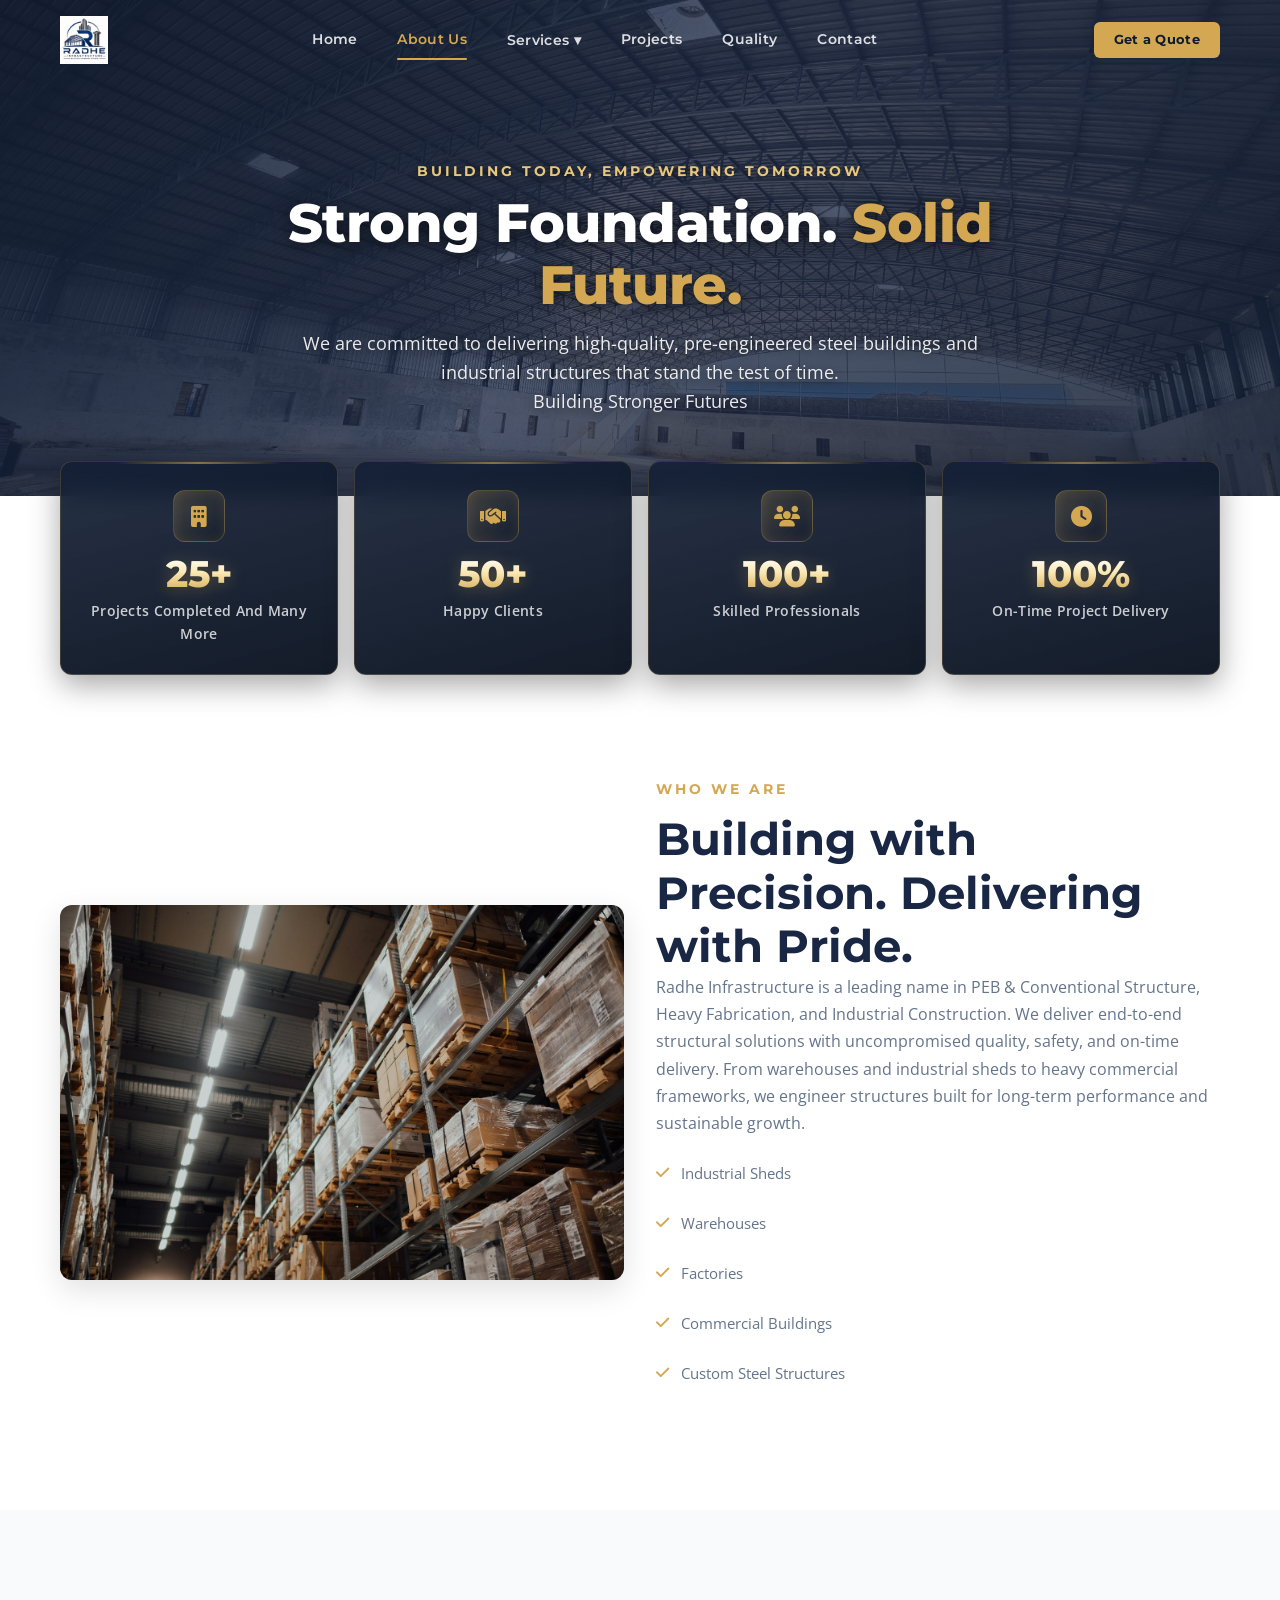
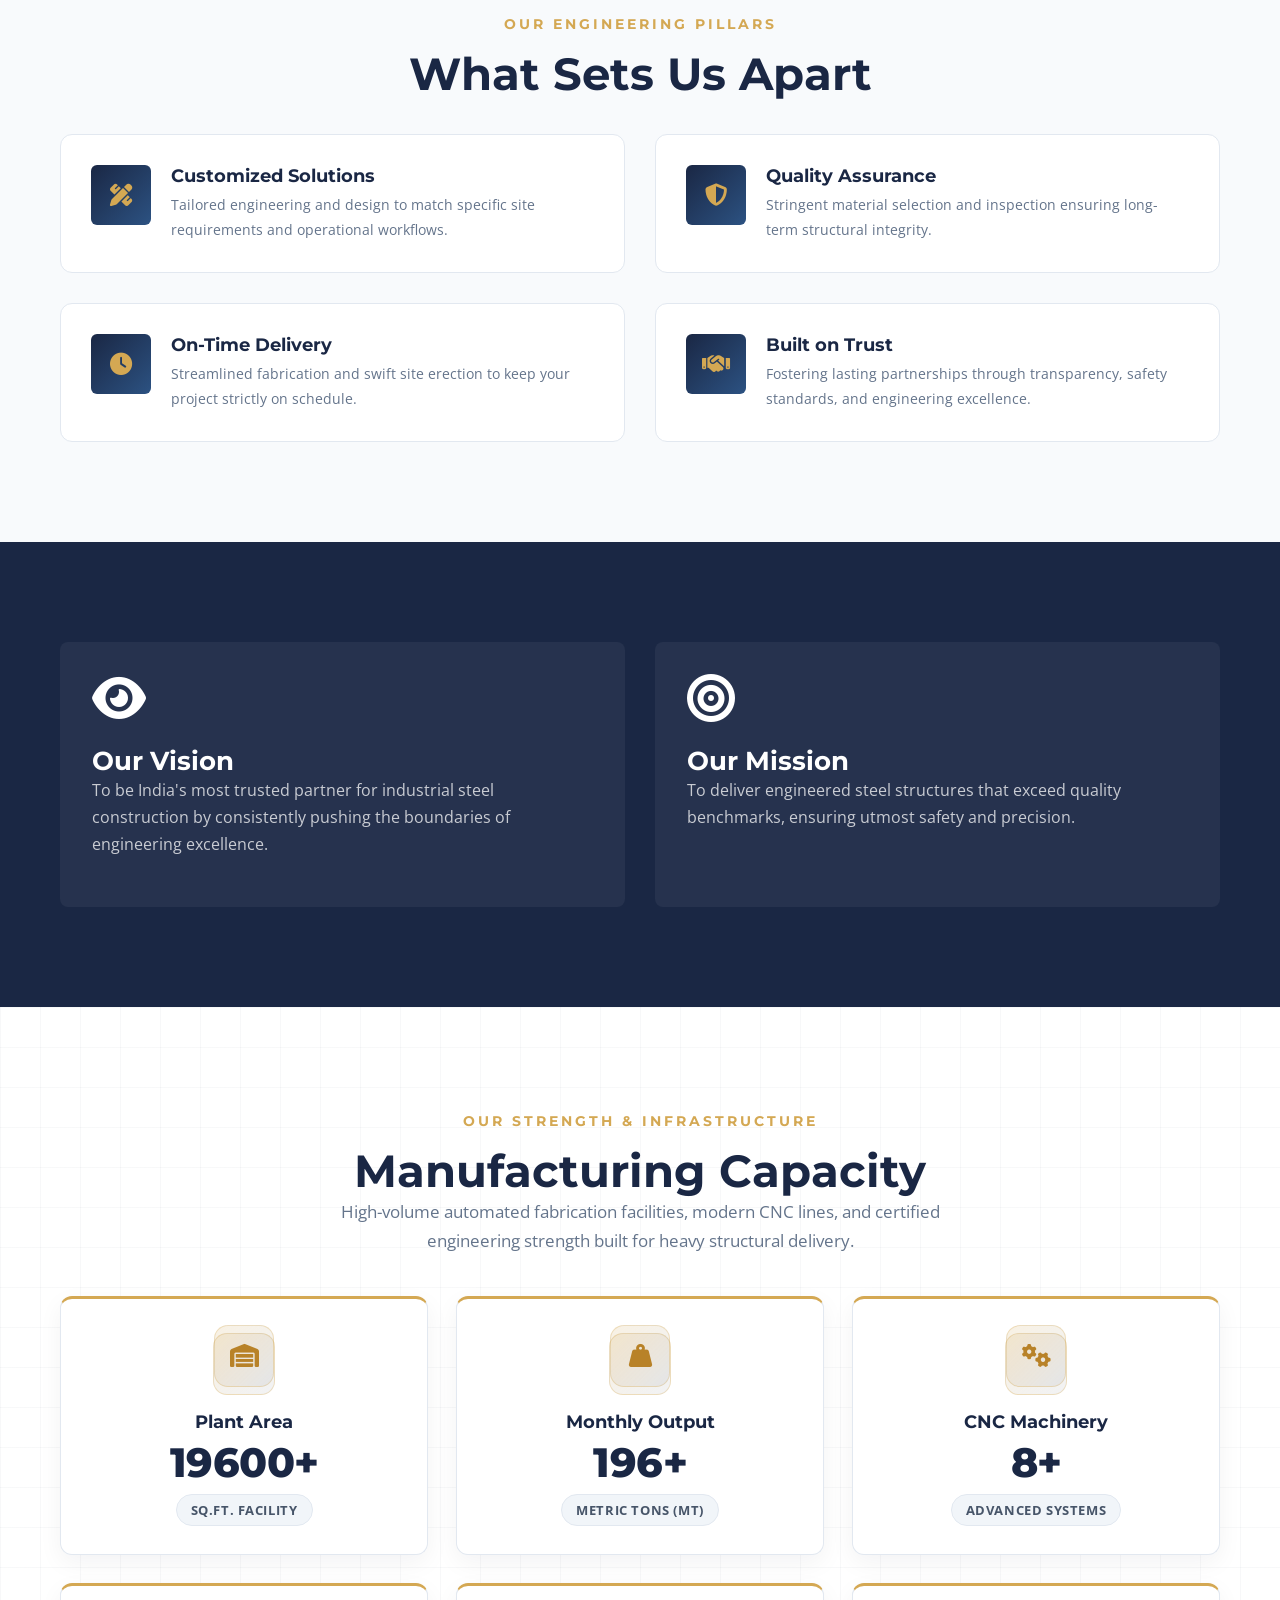
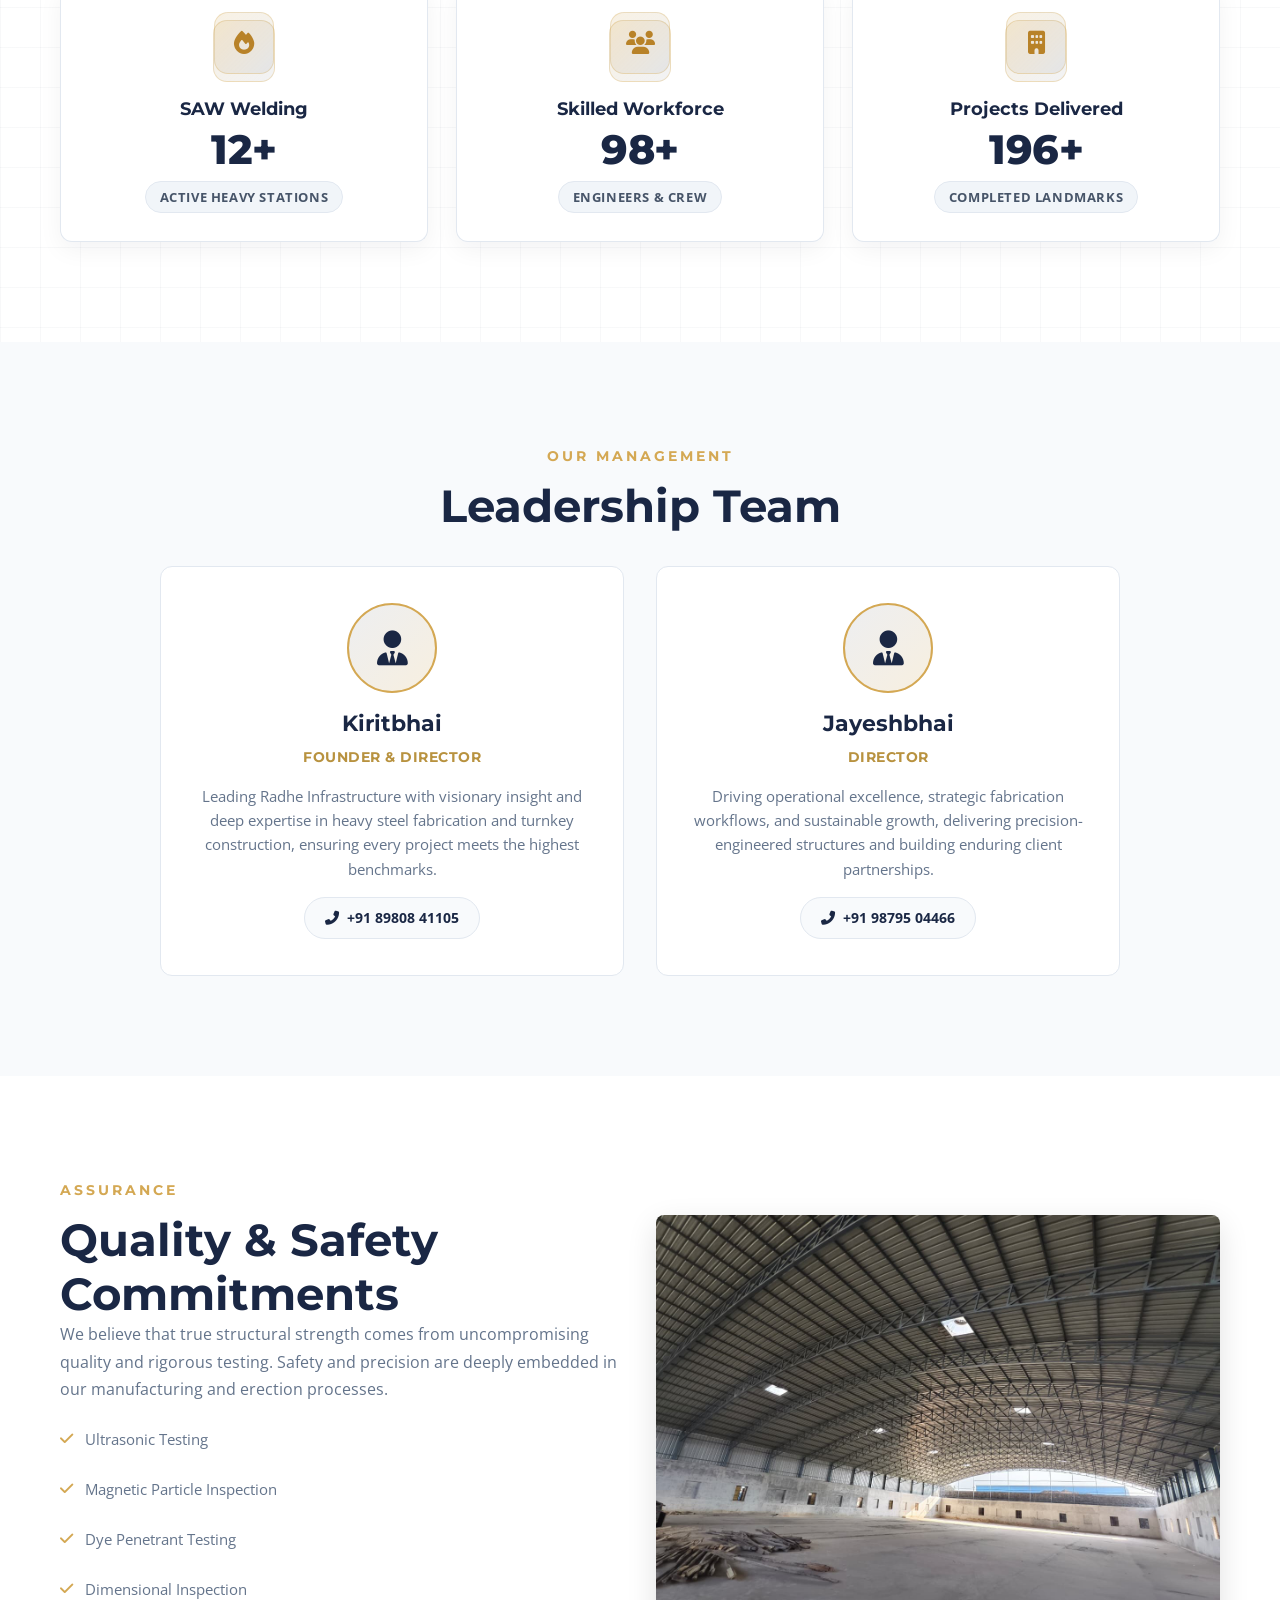
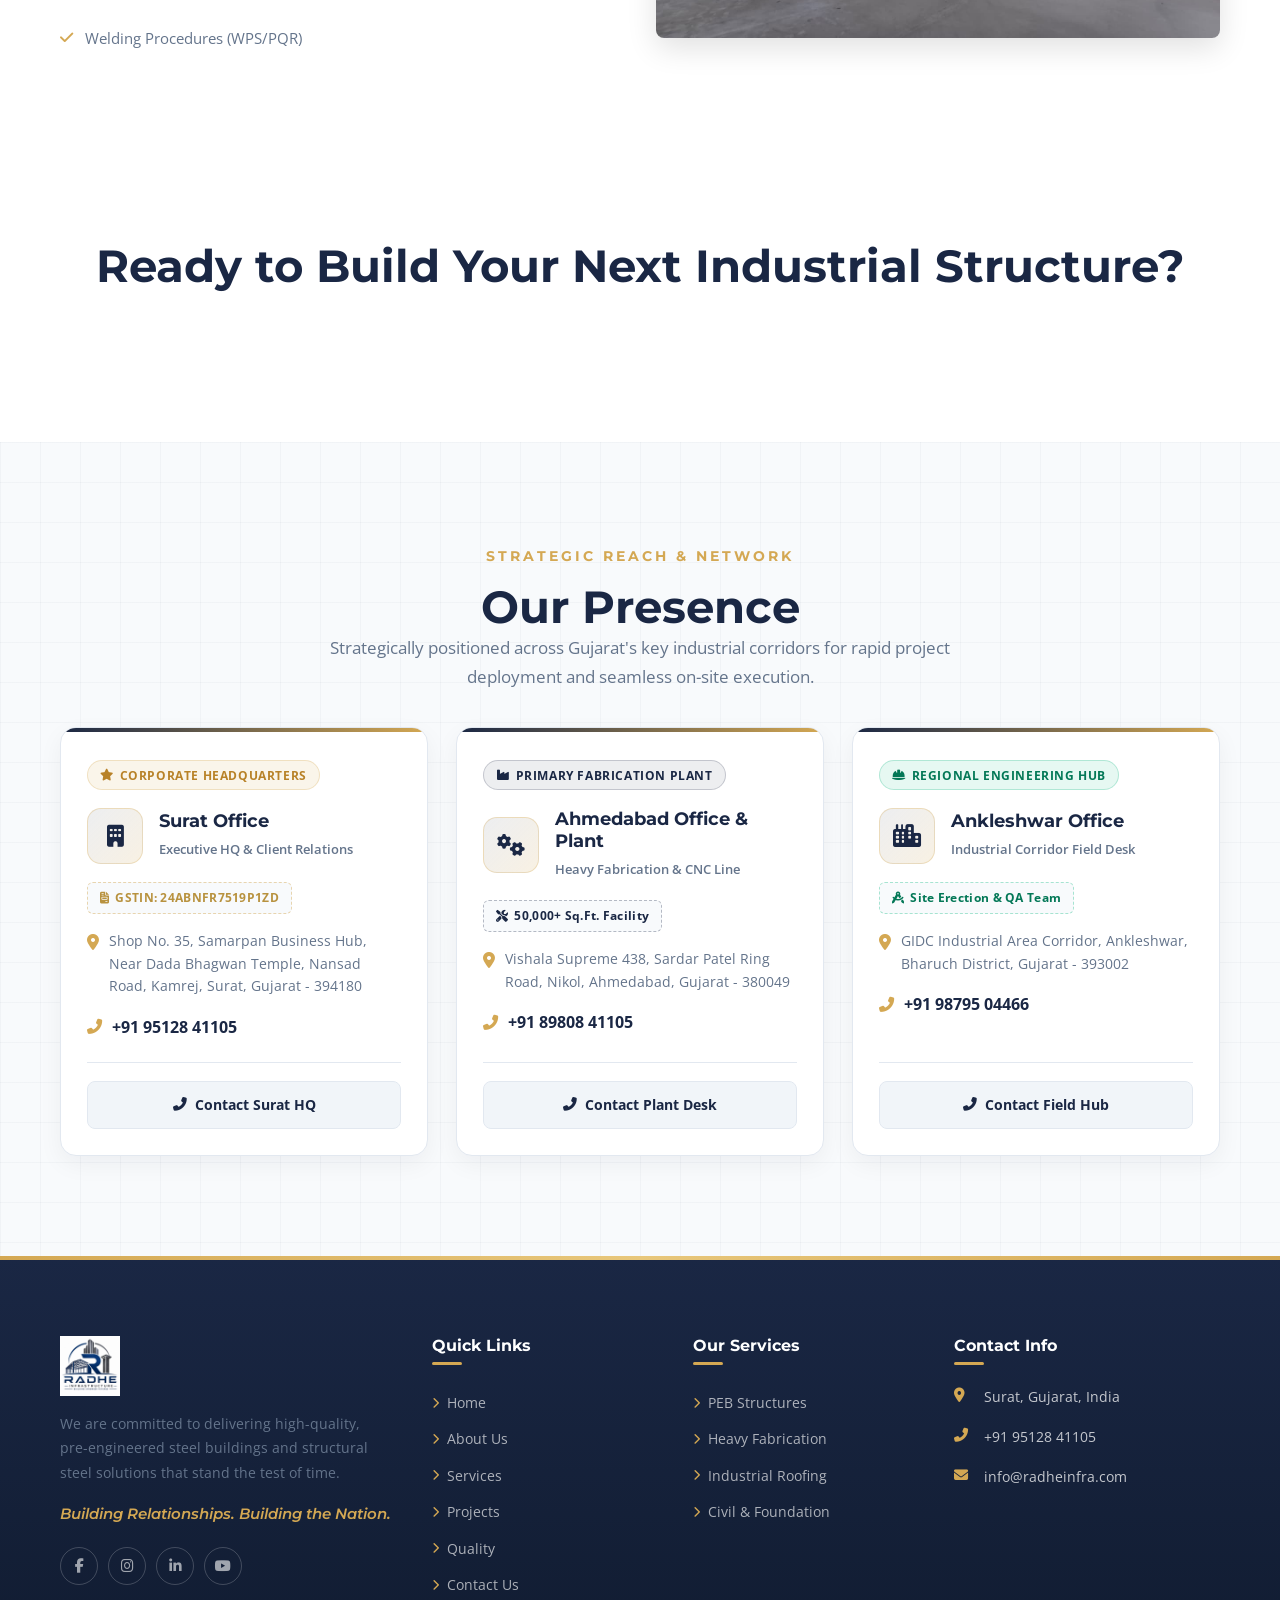
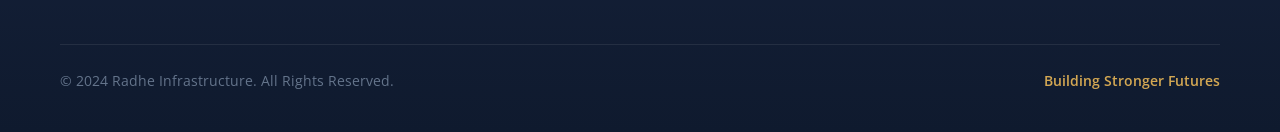
==== commit d4ff46ec: "Enhance website: real quote form submission, video lazy-loading, hero UX, verified trust signals, an" ====
--- a/about.html
+++ b/about.html
@@ -86,8 +86,8 @@
   <!-- COMPANY OVERVIEW -->
   <section class="section">
     <div class="container content-block align-center" style="display: flex; flex-wrap: wrap; gap: 2rem; align-items: center;">
-      <div class="content-image reveal-left" style="flex: 1; min-width: 300px;">
-        <img src="assets/photo-about-warehouse-exterior.jpg" alt="Radhe Infrastructure Industrial Facility" style="width: 100%; border-radius: 8px; box-shadow: var(--shadow-lg);">
+      <div class="content-img reveal-left" style="flex: 1; min-width: 300px;">
+        <img src="assets/photo-about-warehouse-exterior.jpg" alt="Radhe Infrastructure Industrial Facility" style="width: 100%; border-radius: 8px; box-shadow: var(--shadow-lg);" loading="lazy" width="600" height="400">
       </div>
       <div class="content-text reveal-right" style="flex: 1; min-width: 300px;">
         <span class="section-label">WHO WE ARE</span>
--- a/css/styles.css
+++ b/css/styles.css
@@ -1,4462 +1,15 @@
 /* ============================================================
    RADHE INFRASTRUCTURE — Master Stylesheet
-   Building Stronger Futures
+   Modular Architecture:
+   - base.css: Reset, Variables, Typography, Layout, Navigation, Footer & Utilities
+   - components.css: Services, Verticals, Projects, Videos, Management & Marquee
+   - telemetry.css: 3D Benchmark Telemetry & Live Stats Bar
+   - contact.css: Modern Contact Layout, RFQ Portal & Quick Quote
+   - studio.css: Interactive Structural Studio & CAD Engine
    ============================================================ */
 
-/* ---------- 1. CSS Custom Properties ---------- */
-:root {
-  --primary: #1a2744;
-  --primary-light: #2c5282;
-  --primary-dark: #0f1a2e;
-  --accent: #d4a853;
-  --accent-light: #e8c77b;
-  --accent-dark: #b8923f;
-  --white: #ffffff;
-  --off-white: #f8fafc;
-  --gray-100: #f1f5f9;
-  --gray-200: #e2e8f0;
-  --gray-300: #cbd5e1;
-  --gray-400: #94a3b8;
-  --gray-500: #64748b;
-  --gray-600: #475569;
-  --gray-700: #334155;
-  --gray-800: #1e293b;
-  --text: #1e293b;
-  --text-light: #64748b;
-  --font-heading: 'Montserrat', sans-serif;
-  --font-body: 'Open Sans', sans-serif;
-  --shadow-sm: 0 1px 3px rgba(0,0,0,.08);
-  --shadow-md: 0 4px 12px rgba(0,0,0,.1);
-  --shadow-lg: 0 10px 30px rgba(0,0,0,.12);
-  --shadow-xl: 0 20px 50px rgba(0,0,0,.15);
-  --shadow-gold: 0 4px 20px rgba(212,168,83,.35);
-  --transition: .35s cubic-bezier(.4,0,.2,1);
-  --transition-fast: .2s ease;
-  --radius: 12px;
-  --radius-sm: 6px;
-  --radius-lg: 20px;
-  --container: 1200px;
-  --nav-height: 80px;
-}
-
-/* ---------- 2. Reset & Base ---------- */
-*, *::before, *::after { margin:0; padding:0; box-sizing:border-box; }
-
-html {
-  scroll-behavior: smooth;
-  font-size: 16px;
-  -webkit-font-smoothing: antialiased;
-}
-
-body {
-  font-family: var(--font-body);
-  color: var(--text);
-  background: var(--white);
-  line-height: 1.7;
-  overflow-x: hidden;
-}
-
-img { max-width:100%; height:auto; display:block; }
-a { text-decoration:none; color:inherit; transition: var(--transition-fast); }
-ul, ol { list-style:none; }
-button { cursor:pointer; border:none; background:none; font-family:inherit; }
-input, textarea, select { font-family:inherit; font-size:inherit; }
-
-/* Custom Scrollbar */
-::-webkit-scrollbar { width:8px; }
-::-webkit-scrollbar-track { background:var(--gray-100); }
-::-webkit-scrollbar-thumb { background:var(--primary); border-radius:4px; }
-::-webkit-scrollbar-thumb:hover { background:var(--primary-light); }
-
-/* ---------- 3. Typography ---------- */
-h1, h2, h3, h4, h5, h6 {
-  font-family: var(--font-heading);
-  font-weight: 700;
-  line-height: 1.2;
-  color: var(--primary);
-}
-h1 { font-size: clamp(2.2rem, 5vw, 3.5rem); letter-spacing: -1px; }
-h2 { font-size: clamp(1.8rem, 4vw, 2.8rem); }
-h3 { font-size: clamp(1.3rem, 2.5vw, 1.6rem); }
-h4 { font-size: 1.15rem; }
-p { margin-bottom: 1rem; color: var(--text-light); }
-
-.section-label {
-  display: inline-block;
-  font-family: var(--font-heading);
-  font-size: .85rem;
-  font-weight: 700;
-  letter-spacing: 3px;
-  text-transform: uppercase;
-  color: var(--accent);
-  margin-bottom: .75rem;
-}
-.section-title {
-  margin-bottom: 1rem;
-  position: relative;
-}
-.section-title::after {
-  content: '';
-  display: block;
-  width: 60px;
-  height: 4px;
-  background: linear-gradient(90deg, var(--accent), var(--accent-light));
-  border-radius: 2px;
-  margin-top: .75rem;
-}
-.section-title.centered::after { margin-left:auto; margin-right:auto; }
-.section-subtitle {
-  max-width: 640px;
-  color: var(--text-light);
-  font-size: 1.05rem;
-}
-.section-subtitle.centered { margin-left:auto; margin-right:auto; }
-.text-center { text-align:center; }
-
-/* ---------- 4. Layout & Container ---------- */
-.container {
-  width: 100%;
-  max-width: var(--container);
-  margin: 0 auto;
-  padding: 0 20px;
-}
-.section {
-  padding: 100px 0;
-  position: relative;
-}
-.section-dark {
-  background: var(--primary);
-  color: var(--white);
-}
-.section-dark h2, .section-dark h3, .section-dark h4 { color:var(--white); }
-.section-dark p { color:rgba(255,255,255,.75); }
-.section-dark .section-title::after { background:linear-gradient(90deg,var(--accent),var(--accent-light)); }
-.section-gray { background:var(--off-white); }
-
-/* Diagonal Section Divider */
-.diagonal-top {
-  position: relative;
-}
-.diagonal-top::before {
-  content: '';
-  position: absolute;
-  top: -60px;
-  left: 0;
-  width: 100%;
-  height: 60px;
-  background: inherit;
-  clip-path: polygon(0 100%, 100% 0, 100% 100%);
-  z-index: 1;
-}
-
-/* Blueprint Grid Background */
-.blueprint-bg {
-  position: relative;
-}
-.blueprint-bg::before {
-  content: '';
-  position: absolute;
-  inset: 0;
-  background-image:
-    linear-gradient(rgba(26,39,68,.03) 1px, transparent 1px),
-    linear-gradient(90deg, rgba(26,39,68,.03) 1px, transparent 1px);
-  background-size: 40px 40px;
-  pointer-events: none;
-}
-
-/* ---------- 5. Buttons ---------- */
-.btn {
-  display: inline-flex;
-  align-items: center;
-  justify-content: center;
-  gap: 8px;
-  padding: 11px 24px;
-  font-family: var(--font-heading);
-  font-weight: 600;
-  font-size: .88rem;
-  line-height: 1.3;
-  border-radius: 8px;
-  transition: var(--transition);
-  position: relative;
-  overflow: hidden;
-  z-index: 1;
-  letter-spacing: .3px;
-  text-align: center;
-  cursor: pointer;
-  border: none;
-}
-.btn::before {
-  content: '';
-  position: absolute;
-  inset: 0;
-  border-radius: inherit;
-  opacity: 0;
-  transition: var(--transition);
-  z-index: -1;
-}
-.btn-primary {
-  background: var(--accent);
-  color: var(--primary-dark);
-}
-.btn-primary::before { background:var(--accent-dark); }
-.btn-primary:hover { transform:translateY(-2px); box-shadow:var(--shadow-gold); color:var(--primary-dark); }
-.btn-primary:hover::before { opacity:1; }
-
-.btn-outline {
-  border: 1.5px solid rgba(255,255,255,0.85);
-  color: var(--white);
-  background: transparent;
-}
-.btn-outline:hover {
-  background: var(--white);
-  color: var(--primary);
-  border-color: var(--white);
-  transform: translateY(-2px);
-}
-
-.btn-accent {
-  background: var(--accent);
-  color: var(--primary-dark);
-  font-weight: 700;
-}
-.btn-accent:hover {
-  background: var(--accent-dark);
-  transform: translateY(-2px);
-  box-shadow: var(--shadow-gold);
-  color: var(--primary-dark);
-}
-
-.btn-dark {
-  background: var(--primary);
-  color: var(--white);
-}
-.btn-dark:hover {
-  background: var(--primary-light);
-  transform: translateY(-2px);
-  color: var(--white);
-}
-
-.btn-sm { padding:7px 16px; font-size:.82rem; border-radius:6px; }
-.btn-lg { padding:13px 28px; font-size:.95rem; font-weight:700; border-radius:8px; }
-.btn i { font-size:.88em; }
-.btn-block, .btn.full { width:100%; display:inline-flex; justify-content:center; }
-
-/* ---------- 6. Navigation ---------- */
-.navbar {
-  position: fixed;
-  top: 0;
-  left: 0;
-  width: 100%;
-  height: var(--nav-height);
-  z-index: 1000;
-  transition: var(--transition);
-}
-.navbar .container {
-  display: flex;
-  align-items: center;
-  justify-content: space-between;
-  height: 100%;
-}
-.navbar.transparent {
-  background: transparent;
-}
-.navbar.scrolled {
-  background: rgba(15,26,46,.97);
-  backdrop-filter: blur(12px);
-  box-shadow: 0 2px 20px rgba(0,0,0,.15);
-}
-.nav-logo {
-  display: flex;
-  align-items: center;
-  text-decoration: none;
-}
-.nav-logo img {
-  height: 48px;
-  width: auto;
-  max-width: 220px;
-  object-fit: contain;
-  transition: var(--transition);
-}
-.navbar.scrolled .nav-logo img { height: 42px; }
-
-.nav-menu {
-  display: flex;
-  align-items: center;
-  gap: 8px;
-}
-.nav-link {
-  padding: 8px 16px;
-  font-family: var(--font-heading);
-  font-size: .88rem;
-  font-weight: 600;
-  color: rgba(255,255,255,.85);
-  border-radius: 6px;
-  transition: var(--transition-fast);
-  letter-spacing: .3px;
-  position: relative;
-}
-.nav-link:hover, .nav-link.active {
-  color: var(--accent);
-}
-.nav-link.active::after {
-  content: '';
-  position: absolute;
-  bottom: 0;
-  left: 16px;
-  right: 16px;
-  height: 2px;
-  background: var(--accent);
-  border-radius: 2px;
-}
-
-/* Dropdown */
-.nav-dropdown {
-  position: relative;
-}
-.dropdown-content {
-  position: absolute;
-  top: calc(100% + 10px);
-  left: 50%;
-  transform: translateX(-50%) translateY(8px);
-  min-width: 260px;
-  background: var(--white);
-  border-radius: var(--radius);
-  box-shadow: var(--shadow-xl);
-  padding: 12px 0;
-  opacity: 0;
-  visibility: hidden;
-  transition: var(--transition);
-  border-top: 3px solid var(--accent);
-}
-.nav-dropdown:hover .dropdown-content {
-  opacity: 1;
-  visibility: visible;
-  transform: translateX(-50%) translateY(0);
-}
-.dropdown-content a {
-  display: block;
-  padding: 10px 24px;
-  font-size: .9rem;
-  color: var(--text);
-  transition: var(--transition-fast);
-}
-.dropdown-content a:hover {
-  background: var(--off-white);
-  color: var(--accent-dark);
-  padding-left: 30px;
-}
-.dropdown-content a i {
-  margin-right: 10px;
-  color: var(--accent);
-  width: 20px;
-}
-
-.nav-cta {
-  padding: 9px 20px !important;
-  font-size: .82rem !important;
-  font-weight: 700 !important;
-  border-radius: 6px !important;
-  margin-left: 12px;
-  white-space: nowrap;
-}
-
-/* Hamburger */
-.hamburger {
-  display: none;
-  flex-direction: column;
-  gap: 6px;
-  padding: 8px;
-  z-index: 1001;
-}
-.hamburger span {
-  display: block;
-  width: 28px;
-  height: 3px;
-  background: var(--white);
-  border-radius: 2px;
-  transition: var(--transition);
-}
-.hamburger.active span:nth-child(1) { transform:rotate(45deg) translate(6px,6px); }
-.hamburger.active span:nth-child(2) { opacity:0; }
-.hamburger.active span:nth-child(3) { transform:rotate(-45deg) translate(6px,-6px); }
-
-/* ---------- 7. Hero Section ---------- */
-.hero {
-  position: relative;
-  min-height: 100vh;
-  display: flex;
-  flex-direction: column;
-  justify-content: center;
-  background: var(--primary);
-  overflow: hidden;
-  padding: 130px 0 100px;
-}
-.hero-bg {
-  position: absolute;
-  inset: 0;
-  background-size: cover;
-  background-position: center;
-  background-repeat: no-repeat;
-}
-.hero-overlay {
-  position: absolute;
-  inset: 0;
-  background: linear-gradient(135deg, rgba(15,26,46,.94) 0%, rgba(26,39,68,.80) 50%, rgba(15,26,46,.90) 100%);
-}
-/* Animated geometric shapes */
-.hero-shapes {
-  position: absolute;
-  inset: 0;
-  overflow: hidden;
-  pointer-events: none;
-}
-.hero-shapes .shape {
-  position: absolute;
-  border: 1px solid rgba(212,168,83,.15);
-  border-radius: 4px;
-  animation: floatShape 20s infinite linear;
-}
-.hero-shapes .shape:nth-child(1) { width:120px;height:120px; top:15%;left:5%; animation-delay:0s; }
-.hero-shapes .shape:nth-child(2) { width:80px;height:80px; top:60%;left:15%; animation-delay:-5s; }
-.hero-shapes .shape:nth-child(3) { width:150px;height:150px; top:20%;right:10%; animation-delay:-10s; }
-.hero-shapes .shape:nth-child(4) { width:60px;height:60px; bottom:20%;right:25%; animation-delay:-15s; }
-.hero-shapes .shape:nth-child(5) { width:100px;height:100px; bottom:10%;left:40%; animation-delay:-8s; }
-
-.hero-content {
-  position: relative;
-  z-index: 2;
-  max-width: 780px;
-  padding-top: 0;
-}
-.hero-content .section-label { color:var(--accent); font-size:.88rem; margin-bottom:.5rem; }
-.hero h1 {
-  color: var(--white) !important;
-  font-size: clamp(2.3rem, 5.5vw, 3.8rem);
-  font-weight: 800;
-  margin-bottom: 1.15rem;
-  line-height: 1.15;
-  letter-spacing: -0.5px;
-}
-.hero h1 .highlight {
-  color: var(--accent) !important;
-  position: relative;
-  display: inline;
-}
-.hero p {
-  color: rgba(255,255,255,.85);
-  font-size: 1.12rem;
-  margin-bottom: 1.8rem;
-  max-width: 580px;
-  line-height: 1.65;
-}
-.hero-btns {
-  display: flex;
-  gap: 14px;
-  flex-wrap: wrap;
-  align-items: center;
-  margin-bottom: 2rem;
-}
-.hero-features {
-  display: flex;
-  gap: 24px;
-  flex-wrap: wrap;
-  margin-bottom: 0.5rem;
-}
-.hero-feature {
-  display: flex;
-  align-items: center;
-  gap: 8px;
-  color: rgba(255,255,255,.8);
-  font-size: .88rem;
-  font-weight: 500;
-}
-.hero-feature i {
-  color: var(--accent);
-  font-size: 1rem;
-}
-
-.hero-mini {
-  position: relative;
-  min-height: 50vh;
-  padding: 160px 0 80px;
-  overflow: hidden;
-  background: var(--primary);
-  display: flex;
-  align-items: center;
-}
-.hero-mini-bg,
-.hero-mini .hero-bg {
-  position: absolute;
-  inset: 0;
-  background-size: cover;
-  background-position: center;
-  background-repeat: no-repeat;
-}
-.hero-mini-overlay,
-.hero-mini .hero-overlay {
-  position: absolute;
-  inset: 0;
-  background: linear-gradient(135deg, rgba(15,26,46,.92) 0%, rgba(26,39,68,.75) 50%, rgba(15,26,46,.85) 100%);
-}
-.hero-mini-content,
-.hero-mini .hero-content {
-  position: relative;
-  z-index: 2;
-  text-align: center;
-}
-.hero-mini h1,
-.hero-mini .hero-mini-title {
-  font-size: clamp(2.2rem, 5vw, 3.4rem);
-  font-weight: 800;
-  color: var(--white) !important;
-  margin-bottom: 0.75rem;
-  letter-spacing: -0.5px;
-  text-shadow: 0 3px 15px rgba(0, 0, 0, 0.65);
-}
-.hero-mini p {
-  color: rgba(255, 255, 255, 0.9) !important;
-  font-size: 1.1rem;
-  max-width: 680px;
-  margin: 0 auto;
-  text-shadow: 0 2px 8px rgba(0, 0, 0, 0.5);
-}
-.hero-mini .section-label {
-  color: var(--accent-light) !important;
-  margin-bottom: 0.5rem;
-  text-shadow: 0 2px 6px rgba(0, 0, 0, 0.5);
-}
-.breadcrumb {
-  display: none !important;
-}
-
-/* ---------- 8. Industrial Benchmark Telemetry Deck ---------- */
-.industrial-telemetry-section {
-  position: relative;
-  z-index: 10;
-  padding: 55px 0 75px;
-  background: #0a1322;
-  background-image: 
-    radial-gradient(circle at 50% -10%, rgba(212,168,83,0.18) 0%, transparent 65%),
-    linear-gradient(rgba(212,168,83,0.04) 1px, transparent 1px),
-    linear-gradient(90deg, rgba(212,168,83,0.04) 1px, transparent 1px);
-  background-size: 100% 100%, 36px 36px, 36px 36px;
-  border-top: 1px solid rgba(212,168,83,0.3);
-  border-bottom: 1px solid rgba(212,168,83,0.15);
-  box-shadow: 0 25px 60px rgba(0,0,0,0.5);
-}
-
-/* Telemetry Command Header */
-.telemetry-hud-header {
-  display: flex;
-  align-items: center;
-  justify-content: space-between;
-  flex-wrap: wrap;
-  gap: 16px;
-  margin-bottom: 30px;
-  padding-bottom: 18px;
-  border-bottom: 1px dashed rgba(212,168,83,0.22);
-}
-.hud-status-badge {
-  display: inline-flex;
-  align-items: center;
-  gap: 10px;
-  background: rgba(15,26,46,0.85);
-  border: 1px solid rgba(212,168,83,0.3);
-  padding: 7px 16px;
-  border-radius: 30px;
-  box-shadow: 0 0 16px rgba(212,168,83,0.12);
-}
-.hud-status-radar {
-  width: 9px;
-  height: 9px;
-  border-radius: 50%;
-  background: #10b981;
-  position: relative;
-  display: inline-block;
-}
-.hud-status-radar::after {
-  content: '';
-  position: absolute;
-  inset: -4px;
-  border-radius: 50%;
-  border: 1.5px solid #10b981;
-  animation: radarPulse 2s infinite cubic-bezier(0.215, 0.61, 0.355, 1);
-}
-@keyframes radarPulse {
-  0% { transform: scale(0.6); opacity: 1; }
-  100% { transform: scale(2.2); opacity: 0; }
-}
-.hud-status-text {
-  font-family: 'Courier New', monospace, var(--font-heading);
-  font-size: 0.76rem;
-  font-weight: 700;
-  color: var(--accent);
-  letter-spacing: 1.2px;
-  text-transform: uppercase;
-}
-.hud-specs-strip {
-  display: flex;
-  align-items: center;
-  gap: 12px;
-  flex-wrap: wrap;
-}
-.hud-spec-item {
-  font-size: 0.72rem;
-  font-weight: 600;
-  color: rgba(255,255,255,0.72);
-  background: rgba(255,255,255,0.04);
-  border: 1px solid rgba(255,255,255,0.08);
-  padding: 5px 12px;
-  border-radius: 6px;
-  display: inline-flex;
-  align-items: center;
-  gap: 7px;
-  letter-spacing: 0.5px;
-}
-.hud-spec-item i {
-  color: var(--accent);
-  font-size: 0.8rem;
-}
-
-/* 4-Card Telemetry Grid */
-.telemetry-grid {
-  display: grid;
-  grid-template-columns: repeat(4, 1fr);
-  gap: 22px;
-}
-
-/* Individual Telemetry Card */
-.telemetry-card {
-  position: relative;
-  background: linear-gradient(165deg, rgba(20,33,56,0.85) 0%, rgba(10,18,32,0.95) 100%);
-  backdrop-filter: blur(14px);
-  -webkit-backdrop-filter: blur(14px);
-  border: 1px solid rgba(212,168,83,0.22);
-  border-radius: 14px;
-  padding: 26px 20px 22px;
-  box-shadow: 0 12px 35px rgba(0,0,0,0.35);
-  transition: all 0.4s cubic-bezier(0.16, 1, 0.3, 1);
-  overflow: hidden;
-  display: flex;
-  flex-direction: column;
-}
-.telemetry-card::before {
-  content: '';
-  position: absolute;
-  top: 0;
-  left: 20%;
-  right: 20%;
-  height: 2px;
-  background: linear-gradient(90deg, transparent, var(--accent), transparent);
-  opacity: 0.5;
-  transition: all 0.4s ease;
-}
-.telemetry-card:hover {
-  transform: translateY(-6px);
-  border-color: rgba(212,168,83,0.55);
-  box-shadow: 0 22px 45px rgba(0,0,0,0.5), 0 0 30px rgba(212,168,83,0.18);
-}
-.telemetry-card:hover::before {
-  left: 0;
-  right: 0;
-  opacity: 1;
-}
-
-/* CAD Crosshairs */
-.card-crosshair {
-  position: absolute;
-  font-family: monospace;
-  font-size: 11px;
-  font-weight: 700;
-  color: rgba(212,168,83,0.32);
-  line-height: 1;
-  pointer-events: none;
-  user-select: none;
-  transition: all 0.3s ease;
-}
-.ch-tl { top: 7px; left: 9px; }
-.ch-tr { top: 7px; right: 9px; }
-.ch-bl { bottom: 7px; left: 9px; }
-.ch-br { bottom: 7px; right: 9px; }
-.telemetry-card:hover .card-crosshair {
-  color: var(--accent);
-  text-shadow: 0 0 8px rgba(212,168,83,0.9);
-}
-
-/* Card Top Bar */
-.telemetry-card-top {
-  display: flex;
-  align-items: center;
-  justify-content: space-between;
-  margin-bottom: 16px;
-}
-.card-ref-code {
-  font-family: 'Courier New', monospace, sans-serif;
-  font-size: 0.72rem;
-  font-weight: 700;
-  color: rgba(255,255,255,0.45);
-  letter-spacing: 1px;
-}
-.card-chip-tag {
-  font-size: 0.68rem;
-  font-weight: 700;
-  color: var(--accent);
-  background: rgba(212,168,83,0.12);
-  border: 1px solid rgba(212,168,83,0.28);
-  padding: 3px 8px;
-  border-radius: 4px;
-  letter-spacing: 0.5px;
-  display: inline-flex;
-  align-items: center;
-  gap: 5px;
-}
-.card-chip-tag.highlight {
-  color: #38bdf8;
-  background: rgba(56,189,248,0.12);
-  border-color: rgba(56,189,248,0.35);
-}
-
-/* Metric Row */
-.telemetry-metric-row {
-  display: flex;
-  align-items: center;
-  gap: 15px;
-  margin-bottom: 16px;
-}
-.telemetry-icon-box {
-  width: 52px;
-  height: 52px;
-  border-radius: 12px;
-  background: linear-gradient(135deg, rgba(212,168,83,0.22) 0%, rgba(15,26,46,0.9) 100%);
-  border: 1px solid rgba(212,168,83,0.35);
-  display: flex;
-  align-items: center;
-  justify-content: center;
-  font-size: 1.35rem;
-  color: var(--accent);
-  flex-shrink: 0;
-  box-shadow: inset 0 0 14px rgba(212,168,83,0.15), 0 4px 12px rgba(0,0,0,0.3);
-  transition: transform 0.4s cubic-bezier(0.16, 1, 0.3, 1), color 0.3s ease;
-}
-.telemetry-card:hover .telemetry-icon-box {
-  transform: scale(1.08) rotate(3deg);
-  color: #fff;
-  border-color: var(--accent);
-}
-.telemetry-icon-box.highlight-icon {
-  border-color: rgba(56,189,248,0.4);
-  color: #38bdf8;
-  background: linear-gradient(135deg, rgba(56,189,248,0.2) 0%, rgba(15,26,46,0.9) 100%);
-}
-.telemetry-number-wrap {
-  flex: 1;
-}
-.telemetry-card .stat-number {
-  font-family: var(--font-heading);
-  font-size: 2.35rem;
-  font-weight: 800;
-  line-height: 1;
-  background: linear-gradient(180deg, #ffffff 0%, #fae8b2 45%, #d4a853 100%);
-  -webkit-background-clip: text;
-  -webkit-text-fill-color: transparent;
-  filter: drop-shadow(0 2px 10px rgba(212,168,83,0.35));
-  margin-bottom: 4px;
-}
-.telemetry-card.highlight-card .stat-number {
-  background: linear-gradient(180deg, #ffffff 0%, #bae6fd 45%, #38bdf8 100%);
-  -webkit-background-clip: text;
-  -webkit-text-fill-color: transparent;
-  filter: drop-shadow(0 2px 10px rgba(56,189,248,0.35));
-}
-.stat-title {
-  font-family: var(--font-heading);
-  font-size: 0.95rem;
-  font-weight: 700;
-  color: var(--white);
-  line-height: 1.25;
-}
-
-/* Caliber Progress Meter */
-.telemetry-caliber-wrap {
-  margin-bottom: 14px;
-}
-.caliber-label-row {
-  display: flex;
-  justify-content: space-between;
-  align-items: center;
-  font-size: 0.72rem;
-  color: rgba(255,255,255,0.55);
-  margin-bottom: 6px;
-  font-weight: 600;
-  text-transform: uppercase;
-  letter-spacing: 0.6px;
-}
-.caliber-val {
-  color: var(--accent);
-  font-weight: 700;
-  font-family: 'Courier New', monospace;
-}
-.caliber-val.highlight {
-  color: #38bdf8;
-}
-.caliber-track {
-  position: relative;
-  height: 6px;
-  background: rgba(255,255,255,0.08);
-  border-radius: 4px;
-  overflow: hidden;
-}
-.caliber-fill {
-  position: relative;
-  height: 100%;
-  background: linear-gradient(90deg, #b8923f 0%, var(--accent) 60%, #fde047 100%);
-  border-radius: 4px;
-  transition: width 1.8s cubic-bezier(0.16, 1, 0.3, 1);
-  box-shadow: 0 0 10px rgba(212,168,83,0.5);
-}
-.caliber-fill::after {
-  content: '';
-  position: absolute;
-  top: 0;
-  bottom: 0;
-  left: 0;
-  right: 0;
-  background: linear-gradient(90deg, transparent, rgba(255,255,255,0.4), transparent);
-  animation: caliberShimmer 2.5s infinite;
-}
-@keyframes caliberShimmer {
-  0% { transform: translateX(-100%); }
-  100% { transform: translateX(100%); }
-}
-.caliber-fill.highlight-fill {
-  background: linear-gradient(90deg, #0284c7 0%, #38bdf8 60%, #7dd3fc 100%);
-  box-shadow: 0 0 10px rgba(56,189,248,0.5);
-}
-.caliber-ticks {
-  position: absolute;
-  top: 0;
-  bottom: 0;
-  left: 0;
-  right: 0;
-  display: flex;
-  justify-content: space-between;
-  padding: 0 25%;
-  pointer-events: none;
-}
-.caliber-ticks span {
-  width: 1px;
-  height: 100%;
-  background: rgba(0,0,0,0.35);
-}
-
-/* Telemetry Description */
-.telemetry-desc {
-  font-size: 0.82rem;
-  line-height: 1.55;
-  color: rgba(255,255,255,0.72);
-  margin-bottom: 16px;
-  flex: 1;
-}
-
-/* Footer Badge */
-.telemetry-footer-badge {
-  font-size: 0.72rem;
-  font-weight: 600;
-  color: rgba(255,255,255,0.85);
-  background: rgba(255,255,255,0.04);
-  border: 1px solid rgba(255,255,255,0.08);
-  border-radius: 6px;
-  padding: 6px 10px;
-  display: inline-flex;
-  align-items: center;
-  gap: 7px;
-  transition: all 0.3s ease;
-}
-.telemetry-footer-badge i {
-  color: var(--accent);
-}
-.telemetry-footer-badge.highlight-badge i {
-  color: #38bdf8;
-}
-.telemetry-card:hover .telemetry-footer-badge {
-  background: rgba(212,168,83,0.1);
-  border-color: rgba(212,168,83,0.25);
-}
-
-/* Highlight Card Style */
-.telemetry-card.highlight-card {
-  border-color: rgba(56,189,248,0.3);
-}
-.telemetry-card.highlight-card:hover {
-  border-color: rgba(56,189,248,0.65);
-  box-shadow: 0 22px 45px rgba(0,0,0,0.5), 0 0 30px rgba(56,189,248,0.2);
-}
-.telemetry-card.highlight-card::before {
-  background: linear-gradient(90deg, transparent, #38bdf8, transparent);
-}
-
-/* ---------- Global Modernized Stats Bar (Used across inner pages) ---------- */
-.stats-bar {
-  background: transparent;
-  padding: 0;
-  position: relative;
-  z-index: 10;
-  margin-top: -35px;
-}
-.stats-bar .container {
-  display: grid;
-  grid-template-columns: repeat(4, 1fr);
-  gap: 16px;
-  background: transparent;
-  border-radius: 0;
-  overflow: visible;
-  box-shadow: none;
-  border: none;
-}
-.stat-item {
-  background: linear-gradient(165deg, rgba(20,32,54,0.92) 0%, rgba(10,18,32,0.96) 100%);
-  backdrop-filter: blur(12px);
-  -webkit-backdrop-filter: blur(12px);
-  border: 1px solid rgba(212,168,83,0.22);
-  border-radius: var(--radius);
-  padding: 28px 18px;
-  text-align: center;
-  position: relative;
-  box-shadow: 0 10px 30px rgba(0,0,0,0.35);
-  transition: all 0.35s cubic-bezier(0.16, 1, 0.3, 1);
-  overflow: hidden;
-}
-.stat-item::before {
-  content: '';
-  position: absolute;
-  top: 0;
-  left: 20%;
-  right: 20%;
-  height: 2px;
-  background: linear-gradient(90deg, transparent, var(--accent), transparent);
-  opacity: 0.6;
-  transition: all 0.35s ease;
-}
-.stat-item:hover {
-  transform: translateY(-5px);
-  background: linear-gradient(165deg, rgba(25,40,68,0.95) 0%, rgba(13,22,40,0.98) 100%);
-  border-color: rgba(212,168,83,0.5);
-  box-shadow: 0 18px 40px rgba(0,0,0,0.45), 0 0 25px rgba(212,168,83,0.15);
-}
-.stat-item:hover::before {
-  left: 0;
-  right: 0;
-  opacity: 1;
-}
-.stat-item:not(:last-child)::after {
-  display: none;
-}
-.stat-icon,
-.stat-item > i {
-  width: 52px;
-  height: 52px;
-  margin: 0 auto 14px;
-  display: flex;
-  align-items: center;
-  justify-content: center;
-  border-radius: 12px;
-  background: linear-gradient(135deg, rgba(212,168,83,0.2) 0%, rgba(15,26,46,0.8) 100%);
-  border: 1px solid rgba(212,168,83,0.3);
-  color: var(--accent);
-  font-size: 1.3rem;
-  box-shadow: inset 0 0 12px rgba(212,168,83,0.15);
-  transition: transform 0.3s ease;
-}
-.stat-item:hover .stat-icon,
-.stat-item:hover > i {
-  transform: scale(1.1) rotate(4deg);
-  color: #fff;
-  border-color: var(--accent);
-}
-.stat-number {
-  font-family: var(--font-heading);
-  font-size: 2.3rem;
-  font-weight: 800;
-  color: var(--accent);
-  background: linear-gradient(180deg, #ffffff 0%, #fae8b2 45%, #d4a853 100%);
-  -webkit-background-clip: text;
-  -webkit-text-fill-color: transparent;
-  filter: drop-shadow(0 2px 8px rgba(212,168,83,0.3));
-  line-height: 1;
-  margin-bottom: 6px;
-}
-.stat-label,
-.stat-item p {
-  font-size: 0.86rem;
-  color: rgba(255,255,255,0.78);
-  font-weight: 600;
-  letter-spacing: 0.3px;
-  margin: 0;
-}
-
-/* ==========================================================================
-   Precision Engineering Milestone Telemetry Matrix (projects & services)
-   ========================================================================== */
-.stats-grid,
-.stats-matrix-grid {
-  display: grid !important;
-  grid-template-columns: repeat(4, 1fr) !important;
-  gap: 26px !important;
-  max-width: 1240px;
-  margin: 0 auto;
-}
-@media (max-width: 992px) {
-  .stats-grid,
-  .stats-matrix-grid {
-    grid-template-columns: repeat(2, 1fr) !important;
-    gap: 20px !important;
-  }
-}
-@media (max-width: 576px) {
-  .stats-grid,
-  .stats-matrix-grid {
-    grid-template-columns: 1fr !important;
-    gap: 16px !important;
-  }
-}
-
-.milestone-pillar,
-.stat-card-modern {
-  background: linear-gradient(168deg, #13223d 0%, #0c1628 100%);
-  border: 1px solid rgba(212, 168, 83, 0.32);
-  border-radius: 20px;
-  padding: 34px 22px 28px;
-  text-align: center;
-  position: relative;
-  overflow: hidden;
-  box-shadow: 0 16px 38px rgba(5, 12, 24, 0.55), inset 0 1px 0 rgba(255, 255, 255, 0.12);
-  transition: all 0.38s cubic-bezier(0.16, 1, 0.3, 1);
-  display: flex;
-  flex-direction: column;
-  align-items: center;
-}
-.milestone-pillar::before,
-.stat-card-modern::before {
-  content: '';
-  position: absolute;
-  top: 0;
-  left: 0;
-  right: 0;
-  height: 3.5px;
-  background: linear-gradient(90deg, transparent, #d4a853 30%, #ffd978 50%, #d4a853 70%, transparent);
-  transition: all 0.35s ease;
-}
-.milestone-pillar:hover,
-.stat-card-modern:hover {
-  transform: translateY(-8px);
-  border-color: rgba(212, 168, 83, 0.7);
-  box-shadow: 0 24px 50px rgba(5, 12, 24, 0.75), 0 0 32px rgba(212, 168, 83, 0.22);
-}
-.milestone-pillar:hover::before,
-.stat-card-modern:hover::before {
-  height: 5px;
-  background: linear-gradient(90deg, #d4a853, #fff1b8, #d4a853);
-}
-
-/* Telemetry Micro Status Pill */
-.pillar-status-chip {
-  display: inline-flex;
-  align-items: center;
-  gap: 6px;
-  font-size: 0.68rem;
-  font-weight: 800;
-  text-transform: uppercase;
-  letter-spacing: 0.8px;
-  padding: 3px 10px;
-  border-radius: 20px;
-  background: rgba(212, 168, 83, 0.1);
-  color: #e6c37a;
-  border: 1px solid rgba(212, 168, 83, 0.25);
-  margin-bottom: 18px;
-}
-.pillar-status-chip .pulse-dot {
-  width: 6px;
-  height: 6px;
-  border-radius: 50%;
-  background: #d4a853;
-  box-shadow: 0 0 8px #d4a853;
-  animation: pulseGold 2s infinite ease-in-out;
-}
-@keyframes pulseGold {
-  0%, 100% { opacity: 0.4; transform: scale(0.9); }
-  50% { opacity: 1; transform: scale(1.2); }
-}
-
-/* Dual-Ring Glowing Icon Pod */
-.pillar-icon-pod,
-.stat-icon-pod {
-  width: 68px;
-  height: 68px;
-  border-radius: 50%;
-  position: relative;
-  display: flex;
-  align-items: center;
-  justify-content: center;
-  margin-bottom: 18px;
-  background: radial-gradient(circle at center, rgba(212,168,83,0.22) 0%, rgba(15,26,46,0.9) 70%);
-  border: 2px solid rgba(212, 168, 83, 0.4);
-  box-shadow: 0 0 20px rgba(212, 168, 83, 0.2), inset 0 0 15px rgba(212, 168, 83, 0.15);
-  transition: all 0.38s ease;
-}
-.pillar-icon-pod::after {
-  content: '';
-  position: absolute;
-  inset: -6px;
-  border-radius: 50%;
-  border: 1px dashed rgba(212, 168, 83, 0.35);
-  transition: transform 0.6s ease;
-}
-.milestone-pillar:hover .pillar-icon-pod,
-.stat-card-modern:hover .stat-icon-pod {
-  transform: scale(1.08);
-  border-color: #d4a853;
-  box-shadow: 0 0 30px rgba(212, 168, 83, 0.4);
-}
-.milestone-pillar:hover .pillar-icon-pod::after {
-  transform: rotate(90deg);
-}
-.pillar-icon-pod i,
-.stat-icon-pod i {
-  font-size: 1.65rem;
-  color: #f7d58a;
-  filter: drop-shadow(0 2px 6px rgba(0,0,0,0.4));
-  transition: color 0.3s ease;
-}
-.milestone-pillar:hover .pillar-icon-pod i,
-.stat-card-modern:hover .stat-icon-pod i {
-  color: #ffffff;
-}
-
-/* 3D Gold Metallic Counter Typography */
-.pillar-number,
-.stat-number-modern {
-  font-family: var(--font-heading);
-  font-size: 2.9rem;
-  font-weight: 800;
-  line-height: 1;
-  background: linear-gradient(180deg, #FFFFFF 0%, #fae8b2 45%, #d4a853 100%);
-  -webkit-background-clip: text;
-  -webkit-text-fill-color: transparent;
-  filter: drop-shadow(0 3px 10px rgba(212, 168, 83, 0.35));
-  margin-bottom: 8px;
-  letter-spacing: -0.5px;
-}
-
-/* High-Contrast White Title */
-.milestone-pillar h4,
-.stat-card-modern h4 {
-  font-size: 1.12rem;
-  font-weight: 700;
-  color: #ffffff !important;
-  margin: 0 0 12px;
-  font-family: var(--font-heading);
-  letter-spacing: 0.2px;
-}
-
-/* Milestone Tag Chip */
-.pillar-tag-pill,
-.stat-tag-pill {
-  font-size: 0.76rem;
-  font-weight: 700;
-  text-transform: uppercase;
-  letter-spacing: 0.6px;
-  padding: 4px 14px;
-  border-radius: 20px;
-  background: rgba(212, 168, 83, 0.12);
-  color: #fae4ab;
-  border: 1px solid rgba(212, 168, 83, 0.28);
-  display: inline-block;
-  margin-bottom: 16px;
-  transition: all 0.3s ease;
-}
-.milestone-pillar:hover .pillar-tag-pill,
-.stat-card-modern:hover .stat-tag-pill {
-  background: rgba(212, 168, 83, 0.22);
-  color: #ffffff;
-  border-color: #d4a853;
-  box-shadow: 0 0 12px rgba(212, 168, 83, 0.2);
-}
-
-/* Animated Caliber Gauge Strip */
-.pillar-gauge-track {
-  width: 100%;
-  height: 5px;
-  background: rgba(255, 255, 255, 0.08);
-  border-radius: 10px;
-  overflow: hidden;
-  position: relative;
-  margin-top: 4px;
-}
-.pillar-gauge-fill {
-  height: 100%;
-  border-radius: 10px;
-  background: linear-gradient(90deg, #d4a853, #ffe399);
-  box-shadow: 0 0 10px rgba(212, 168, 83, 0.5);
-  transition: width 1.5s cubic-bezier(0.16, 1, 0.3, 1);
-}
-
-/* CAD Corner Crosshairs */
-.cad-crosshair-tl,
-.cad-crosshair-br {
-  position: absolute;
-  width: 8px;
-  height: 8px;
-  pointer-events: none;
-  opacity: 0.45;
-}
-.cad-crosshair-tl {
-  top: 10px;
-  left: 10px;
-  border-top: 1.5px solid #d4a853;
-  border-left: 1.5px solid #d4a853;
-}
-.cad-crosshair-br {
-  bottom: 10px;
-  right: 10px;
-  border-bottom: 1.5px solid #d4a853;
-  border-right: 1.5px solid #d4a853;
-}
-
-/* ---------- 9. Services Grid ---------- */
-.services-grid {
-  display: grid;
-  grid-template-columns: repeat(auto-fit, minmax(270px, 1fr));
-  gap: 30px;
-}
-.service-card {
-  background: var(--white);
-  border-radius: var(--radius);
-  padding: 40px 30px;
-  position: relative;
-  overflow: hidden;
-  transition: var(--transition);
-  border: 1px solid var(--gray-200);
-  text-align: center;
-}
-.service-card::before {
-  content: '';
-  position: absolute;
-  top: 0;
-  left: 0;
-  width: 100%;
-  height: 4px;
-  background: linear-gradient(90deg, var(--accent), var(--accent-light));
-  transform: scaleX(0);
-  transform-origin: left;
-  transition: var(--transition);
-}
-.service-card:hover {
-  transform: translateY(-8px);
-  box-shadow: var(--shadow-lg);
-  border-color: transparent;
-}
-.service-card:hover::before { transform:scaleX(1); }
-.service-icon {
-  width: 75px;
-  height: 75px;
-  margin: 0 auto 20px;
-  display: flex;
-  align-items: center;
-  justify-content: center;
-  border-radius: 50%;
-  background: linear-gradient(135deg, rgba(26,39,68,.06), rgba(26,39,68,.12));
-  color: var(--primary);
-  font-size: 1.8rem;
-  transition: var(--transition);
-}
-.service-card:hover .service-icon {
-  background: linear-gradient(135deg, var(--accent), var(--accent-dark));
-  color: var(--white);
-  transform: scale(1.1);
-}
-.service-card h3 {
-  margin-bottom: 12px;
-  font-size: 1.2rem;
-}
-.service-card p {
-  font-size: .92rem;
-  margin-bottom: 20px;
-}
-.service-card .btn { font-size:.85rem; }
-
-/* ---------- 10. Advantages / Why Us ---------- */
-.advantages-grid {
-  display: grid;
-  grid-template-columns: repeat(2, 1fr);
-  gap: 30px;
-}
-.advantage-card {
-  display: flex;
-  gap: 20px;
-  padding: 30px;
-  background: var(--white);
-  border-radius: var(--radius);
-  border: 1px solid var(--gray-200);
-  transition: var(--transition);
-}
-.advantage-card:hover {
-  border-color: var(--accent);
-  box-shadow: var(--shadow-md);
-  transform: translateX(8px);
-}
-.advantage-icon {
-  flex-shrink: 0;
-  width: 60px;
-  height: 60px;
-  display: flex;
-  align-items: center;
-  justify-content: center;
-  border-radius: var(--radius-sm);
-  background: linear-gradient(135deg, var(--primary), var(--primary-light));
-  color: var(--accent);
-  font-size: 1.4rem;
-}
-.advantage-card h4 { margin-bottom:6px; }
-.advantage-card p { font-size:.9rem; margin-bottom:0; }
-
-.section-dark .advantage-card {
-  background: rgba(255, 255, 255, 0.05);
-  border-color: rgba(255, 255, 255, 0.12);
-  backdrop-filter: blur(8px);
-}
-.section-dark .advantage-card:hover {
-  background: rgba(255, 255, 255, 0.09);
-  border-color: var(--accent);
-}
-.section-dark .advantage-card h4 {
-  color: var(--white);
-}
-.section-dark .advantage-card p {
-  color: rgba(255, 255, 255, 0.75);
-}
-.section-dark .advantage-card .advantage-icon {
-  background: rgba(212, 168, 83, 0.15);
-  color: var(--accent);
-}
-
-/* ---------- 11. Workflow / Process Steps ---------- */
-.workflow {
-  display: grid;
-  grid-template-columns: repeat(4, 1fr);
-  gap: 0;
-  position: relative;
-}
-.workflow::before {
-  content: '';
-  position: absolute;
-  top: 85px;
-  left: 12.5%;
-  width: 75%;
-  height: 3px;
-  background: linear-gradient(90deg, var(--accent), var(--accent-light), var(--accent));
-  z-index: 0;
-}
-.workflow-badge {
-  display: inline-block;
-  font-family: var(--font-heading);
-  font-size: 0.72rem;
-  font-weight: 800;
-  letter-spacing: 1.5px;
-  color: var(--accent);
-  background: rgba(212, 168, 83, 0.15);
-  border: 1px solid rgba(212, 168, 83, 0.35);
-  border-radius: 50px;
-  padding: 4px 14px;
-  margin-bottom: 16px;
-}
-.workflow-step {
-  text-align: center;
-  position: relative;
-  z-index: 1;
-  padding: 0 15px;
-}
-.step-number {
-  width: 90px;
-  height: 90px;
-  margin: 0 auto 20px;
-  display: flex;
-  align-items: center;
-  justify-content: center;
-  border-radius: 50%;
-  background: var(--white);
-  border: 3px solid var(--accent);
-  font-family: var(--font-heading);
-  font-size: 1.5rem;
-  font-weight: 800;
-  color: var(--accent);
-  position: relative;
-  transition: var(--transition);
-  box-shadow: var(--shadow-md);
-}
-.step-number i { font-size:1.5rem; }
-.workflow-step:hover .step-number {
-  background: var(--accent);
-  color: var(--white);
-  transform: scale(1.1);
-  box-shadow: var(--shadow-gold);
-}
-.workflow-step h4 { margin-bottom:8px; font-size:1rem; }
-.workflow-step p { font-size:.85rem; }
-
-/* ---------- 12. Projects Gallery & Filter ---------- */
-.filter-tabs {
-  display: flex;
-  justify-content: center;
-  gap: 12px;
-  flex-wrap: wrap;
-  margin-bottom: 40px;
-}
-.filter-tab {
-  padding: 10px 28px;
-  font-family: var(--font-heading);
-  font-size: .85rem;
-  font-weight: 600;
-  color: var(--text-light);
-  border: 2px solid var(--gray-200);
-  border-radius: 50px;
-  transition: var(--transition);
-  cursor: pointer;
-}
-.filter-tab:hover { border-color:var(--primary); color:var(--primary); }
-.filter-tab.active {
-  background: var(--primary);
-  color: var(--white);
-  border-color: var(--primary);
-}
-
-.projects-grid {
-  display: grid;
-  grid-template-columns: repeat(auto-fill, minmax(350px, 1fr));
-  gap: 30px;
-}
-.project-card {
-  border-radius: var(--radius);
-  overflow: hidden;
-  background: var(--white);
-  border: 1px solid var(--gray-200);
-  transition: var(--transition);
-  cursor: pointer;
-}
-.project-card:hover {
-  transform: translateY(-6px);
-  box-shadow: var(--shadow-lg);
-}
-.project-img {
-  position: relative;
-  height: 240px;
-  overflow: hidden;
-}
-.project-img img {
-  width: 100%;
-  height: 100%;
-  object-fit: cover;
-  transition: var(--transition);
-}
-.project-card:hover .project-img img { transform:scale(1.08); }
-.project-img-overlay {
-  position: absolute;
-  inset: 0;
-  background: linear-gradient(to top, rgba(15,26,46,.8), transparent 60%);
-  display: flex;
-  align-items: flex-end;
-  padding: 20px;
-  opacity: 0;
-  transition: var(--transition);
-}
-.project-card:hover .project-img-overlay { opacity:1; }
-.project-img-overlay span {
-  background: var(--accent);
-  color: var(--primary);
-  padding: 6px 16px;
-  border-radius: 50px;
-  font-size: .8rem;
-  font-weight: 700;
-}
-.project-info {
-  padding: 24px;
-}
-.project-info h3 {
-  font-size: 1.1rem;
-  margin-bottom: 8px;
-}
-.project-meta {
-  display: flex;
-  gap: 20px;
-  flex-wrap: wrap;
-  margin-bottom: 12px;
-}
-.project-meta span {
-  display: flex;
-  align-items: center;
-  gap: 6px;
-  font-size: .82rem;
-  color: var(--text-light);
-}
-.project-meta span i { color:var(--accent); font-size:.85rem; }
-.project-scope {
-  font-size: .88rem;
-  color: var(--text-light);
-  border-top: 1px solid var(--gray-200);
-  padding-top: 12px;
-  margin-bottom: 0;
-}
-
-/* ---------- 13. Team / Leadership ---------- */
-.team-grid {
-  display: grid;
-  grid-template-columns: repeat(auto-fit, minmax(280px, 1fr));
-  gap: 30px;
-}
-.team-card {
-  text-align: center;
-  padding: 40px 30px;
-  background: var(--white);
-  border-radius: var(--radius);
-  border: 1px solid var(--gray-200);
-  transition: var(--transition);
-}
-.team-card:hover { transform:translateY(-6px); box-shadow:var(--shadow-lg); border-color:var(--accent); }
-.team-avatar {
-  width: 120px;
-  height: 120px;
-  margin: 0 auto 20px;
-  border-radius: 50%;
-  background: linear-gradient(135deg, var(--primary), var(--primary-light));
-  display: flex;
-  align-items: center;
-  justify-content: center;
-  font-size: 2.5rem;
-  color: var(--accent);
-  border: 4px solid var(--accent);
-}
-.team-card h3 { margin-bottom:4px; font-size:1.15rem; }
-.team-card .role {
-  color: var(--accent-dark);
-  font-weight: 600;
-  font-size: .9rem;
-  margin-bottom: 12px;
-}
-.team-card p { font-size:.88rem; }
-
-/* ---------- 14. Client Logos ---------- */
-.clients-track {
-  display: flex;
-  gap: 60px;
-  align-items: center;
-  animation: scrollLogos 30s linear infinite;
-  width: max-content;
-}
-.clients-track img {
-  height: 50px;
-  opacity: .5;
-  filter: grayscale(100%);
-  transition: var(--transition);
-}
-.clients-track img:hover { opacity:1; filter:grayscale(0); }
-.logo-carousel {
-  overflow: hidden;
-  padding: 40px 0;
-  position: relative;
-}
-.logo-carousel::before, .logo-carousel::after {
-  content: '';
-  position: absolute;
-  top: 0;
-  width: 100px;
-  height: 100%;
-  z-index: 2;
-}
-.logo-carousel::before { left:0; background:linear-gradient(90deg,var(--white),transparent); }
-.logo-carousel::after { right:0; background:linear-gradient(-90deg,var(--white),transparent); }
-
-/* ---------- 15. Testimonials ---------- */
-.testimonial-card {
-  background: var(--white);
-  border-radius: var(--radius);
-  padding: 40px;
-  border: 1px solid var(--gray-200);
-  position: relative;
-}
-.testimonial-card::before {
-  content: '\201c';
-  font-size: 5rem;
-  color: var(--accent);
-  opacity: .25;
-  position: absolute;
-  top: 10px;
-  left: 20px;
-  font-family: Georgia, serif;
-  line-height: 1;
-}
-.testimonial-card p {
-  font-style: italic;
-  font-size: 1.05rem;
-  color: var(--text);
-  margin-bottom: 20px;
-  position: relative;
-  z-index: 1;
-}
-.testimonial-author {
-  display: flex;
-  align-items: center;
-  gap: 12px;
-}
-.testimonial-author strong { display:block; color:var(--primary); }
-.testimonial-author span { font-size:.85rem; color:var(--text-light); }
-
-/* ---------- 16. Capacity / Specs (3 Upper, 3 Lower) ---------- */
-.capacity-grid {
-  display: grid;
-  grid-template-columns: repeat(3, 1fr);
-  gap: 28px;
-  margin-top: 2.5rem;
-}
-.capacity-card {
-  background: var(--white);
-  border-radius: var(--radius);
-  padding: 34px 24px 28px;
-  text-align: center;
-  border: 1px solid var(--gray-200);
-  border-top: 3.5px solid var(--accent);
-  box-shadow: 0 8px 24px rgba(15, 26, 46, 0.05);
-  transition: all 0.35s cubic-bezier(0.16, 1, 0.3, 1);
-  position: relative;
-  overflow: hidden;
-}
-.capacity-card:hover {
-  transform: translateY(-6px);
-  border-color: var(--accent);
-  box-shadow: 0 16px 36px rgba(15, 26, 46, 0.12);
-}
-.capacity-icon-badge,
-.capacity-card i {
-  width: 62px;
-  height: 62px;
-  margin: 0 auto 16px;
-  border-radius: 14px;
-  background: linear-gradient(135deg, rgba(212,168,83,0.16) 0%, rgba(26,39,68,0.06) 100%);
-  border: 1px solid rgba(212,168,83,0.3);
-  display: flex;
-  align-items: center;
-  justify-content: center;
-  font-size: 1.45rem;
-  color: #b88228;
-  transition: all 0.35s ease;
-}
-.capacity-card:hover .capacity-icon-badge,
-.capacity-card:hover i {
-  transform: scale(1.1) rotate(4deg);
-  background: var(--accent);
-  color: #ffffff;
-  box-shadow: 0 6px 18px rgba(212,168,83,0.35);
-}
-.capacity-card h4,
-.capacity-card h3 {
-  font-size: 1.15rem;
-  font-weight: 700;
-  color: var(--primary);
-  margin-bottom: 8px;
-  font-family: var(--font-heading);
-}
-.capacity-number,
-.capacity-card .stat-number,
-.capacity-card .value {
-  font-family: var(--font-heading);
-  font-size: 2.55rem;
-  font-weight: 800;
-  color: var(--primary) !important;
-  background: none !important;
-  -webkit-text-fill-color: initial !important;
-  filter: none !important;
-  line-height: 1.1;
-  margin-bottom: 8px;
-  letter-spacing: -0.5px;
-  transition: color 0.3s ease;
-}
-.capacity-card:hover .capacity-number,
-.capacity-card:hover .stat-number,
-.capacity-card:hover .value {
-  color: #b48325 !important;
-}
-.capacity-unit,
-.capacity-card p {
-  display: inline-block;
-  background: var(--gray-100);
-  color: var(--gray-600);
-  font-size: 0.82rem;
-  font-weight: 700;
-  text-transform: uppercase;
-  letter-spacing: 0.6px;
-  padding: 4px 14px;
-  border-radius: 20px;
-  border: 1px solid var(--gray-200);
-  margin: 0;
-  transition: all 0.3s ease;
-}
-.capacity-card:hover .capacity-unit,
-.capacity-card:hover p {
-  background: rgba(212,168,83,0.12);
-  color: var(--primary);
-  border-color: rgba(212,168,83,0.3);
-}
-
-/* ---------- 17. Certifications ---------- */
-.cert-grid {
-  display: grid;
-  grid-template-columns: repeat(auto-fit, minmax(220px, 1fr));
-  gap: 24px;
-}
-.cert-card {
-  background: var(--white);
-  border-radius: var(--radius);
-  padding: 30px;
-  text-align: center;
-  border: 2px solid var(--gray-200);
-  transition: var(--transition);
-}
-.cert-card:hover { border-color:var(--accent); transform:translateY(-4px); box-shadow:var(--shadow-md); }
-.cert-card i { font-size:2.5rem; color:var(--accent); margin-bottom:16px; }
-.cert-card h4 { margin-bottom:6px; }
-.cert-card p { font-size:.85rem; margin:0; }
-
-/* ---------- 18. Service Detail Page ---------- */
-.service-detail-grid {
-  display: grid;
-  grid-template-columns: 1fr 1fr;
-  gap: 60px;
-  align-items: center;
-}
-.service-detail-grid.reverse { direction:rtl; }
-.service-detail-grid.reverse > * { direction:ltr; }
-.service-detail-img {
-  border-radius: var(--radius);
-  overflow: hidden;
-  box-shadow: var(--shadow-lg);
-  position: relative;
-}
-.service-detail-img img { width:100%; height:100%; object-fit:cover; min-height:400px; }
-.service-detail-img::after {
-  content: '';
-  position: absolute;
-  bottom: 0;
-  left: 0;
-  width: 100%;
-  height: 4px;
-  background: linear-gradient(90deg, var(--accent), var(--accent-light));
-}
-
-/* Anatomy / Feature List (3 upper, 3 lower cards) */
-.anatomy-grid {
-  display: grid;
-  grid-template-columns: repeat(3, 1fr);
-  gap: 24px;
-}
-@media (max-width: 992px) {
-  .anatomy-grid {
-    grid-template-columns: repeat(2, 1fr);
-  }
-}
-@media (max-width: 600px) {
-  .anatomy-grid {
-    grid-template-columns: 1fr;
-  }
-}
-.anatomy-card {
-  display: flex;
-  gap: 16px;
-  padding: 24px;
-  background: var(--white);
-  border-radius: var(--radius-sm);
-  border-left: 4px solid var(--accent);
-  box-shadow: var(--shadow-sm);
-  transition: var(--transition);
-}
-.anatomy-card:hover { box-shadow:var(--shadow-md); transform:translateX(6px); }
-.anatomy-card i { font-size:1.5rem; color:var(--accent); flex-shrink:0; margin-top:2px; }
-.anatomy-card h4 { margin-bottom:4px; font-size:.95rem; }
-.anatomy-card p { font-size:.85rem; margin:0; }
-
-/* Industry Applications */
-.industry-tags {
-  display: flex;
-  flex-wrap: wrap;
-  gap: 12px;
-}
-.industry-tag {
-  display: inline-flex;
-  align-items: center;
-  gap: 8px;
-  padding: 12px 24px;
-  background: var(--off-white);
-  border-radius: 50px;
-  font-size: .9rem;
-  font-weight: 600;
-  color: var(--primary);
-  border: 1px solid var(--gray-200);
-  transition: var(--transition);
-}
-.industry-tag:hover { background:var(--accent); color:var(--white); border-color:var(--accent); }
-.industry-tag i { color:var(--accent); }
-.industry-tag:hover i { color:var(--white); }
-
-/* ---------- 19. Forms ---------- */
-.form-grid {
-  display: grid;
-  grid-template-columns: 1fr 1fr;
-  gap: 20px;
-}
-.form-group {
-  position: relative;
-  margin-bottom: 4px;
-}
-.form-group.full { grid-column:1/-1; }
-.form-label {
-  display: block;
-  font-size: .85rem;
-  font-weight: 600;
-  color: var(--primary);
-  margin-bottom: 6px;
-}
-.form-input,
-.form-select,
-.form-textarea {
-  width: 100%;
-  padding: 14px 18px;
-  border: 2px solid var(--gray-200);
-  border-radius: var(--radius-sm);
-  font-size: .95rem;
-  color: var(--text);
-  background: var(--white);
-  transition: var(--transition-fast);
-  outline: none;
-}
-.form-input:focus, .form-select:focus, .form-textarea:focus {
-  border-color: var(--accent);
-  box-shadow: 0 0 0 3px rgba(212,168,83,.15);
-}
-.form-textarea { resize:vertical; min-height:130px; }
-.form-input::placeholder, .form-textarea::placeholder { color:var(--gray-400); }
-
-/* File Upload */
-.file-upload {
-  border: 2px dashed var(--gray-300);
-  border-radius: var(--radius);
-  padding: 30px;
-  text-align: center;
-  cursor: pointer;
-  transition: var(--transition);
-}
-.file-upload:hover { border-color:var(--accent); background:rgba(212,168,83,.03); }
-.file-upload i { font-size:2rem; color:var(--accent); margin-bottom:10px; }
-.file-upload p { margin:0; font-size:.9rem; }
-.file-upload input[type="file"] { display:none; }
-
-/* Contact Info Sidebar */
-/* ==========================================================================
-   Modern Contact Page & Engineering RFQ Portal System
-   ========================================================================== */
-
-/* Contact Sidebar Pro */
-.contact-sidebar,
-.contact-sidebar-pro {
-  background: linear-gradient(168deg, #122038 0%, #0a1322 100%);
-  border: 1px solid rgba(212, 168, 83, 0.28);
-  border-radius: 20px;
-  padding: 36px 30px;
-  color: var(--white);
-  box-shadow: 0 16px 40px rgba(5, 12, 24, 0.45);
-  display: flex;
-  flex-direction: column;
-  gap: 26px;
-  height: 100%;
-}
-
-/* Hotline Direct Action Banner inside Sidebar */
-.hotline-banner-card {
-  background: linear-gradient(135deg, rgba(212, 168, 83, 0.16) 0%, rgba(26, 39, 68, 0.4) 100%);
-  border: 1.5px solid rgba(212, 168, 83, 0.4);
-  border-radius: 14px;
-  padding: 20px 18px;
-  text-align: center;
-}
-.hotline-banner-card .hotline-label {
-  font-size: 0.72rem;
-  font-weight: 800;
-  text-transform: uppercase;
-  letter-spacing: 0.8px;
-  color: #fae4ab;
-  margin-bottom: 6px;
-  display: block;
-}
-.hotline-banner-card .hotline-number {
-  font-size: 1.35rem;
-  font-weight: 800;
-  color: #ffffff;
-  display: block;
-  margin-bottom: 14px;
-  font-family: var(--font-heading);
-}
-.hotline-banner-card .hotline-number:hover {
-  color: var(--accent);
-}
-.hotline-action-btns {
-  display: grid;
-  grid-template-columns: 1fr 1fr;
-  gap: 10px;
-}
-.hotline-action-btn {
-  display: flex;
-  align-items: center;
-  justify-content: center;
-  gap: 6px;
-  padding: 10px 14px;
-  border-radius: 8px;
-  font-size: 0.84rem;
-  font-weight: 700;
-  text-decoration: none;
-  transition: all 0.3s ease;
-}
-.hotline-btn-call {
-  background: var(--accent);
-  color: var(--primary-dark);
-}
-.hotline-btn-call:hover {
-  background: #f7d58a;
-  transform: translateY(-2px);
-  box-shadow: 0 4px 14px rgba(212, 168, 83, 0.4);
-}
-.hotline-btn-wa {
-  background: #25D366;
-  color: #ffffff;
-}
-.hotline-btn-wa:hover {
-  background: #22bf5b;
-  transform: translateY(-2px);
-  box-shadow: 0 4px 14px rgba(37, 211, 102, 0.4);
-}
-
-/* Contact Info Items */
-.contact-sidebar-pro h3 {
-  color: #ffffff;
-  font-size: 1.35rem;
-  font-weight: 700;
-  margin-bottom: 4px;
-  font-family: var(--font-heading);
-}
-.contact-sidebar-pro .sidebar-desc {
-  font-size: 0.92rem;
-  color: rgba(255, 255, 255, 0.78);
-  line-height: 1.5;
-  margin-bottom: 8px;
-}
-.contact-info-items {
-  display: flex;
-  flex-direction: column;
-  gap: 18px;
-}
-.contact-info-item {
-  display: flex;
-  gap: 14px;
-  align-items: flex-start;
-  padding-bottom: 16px;
-  border-bottom: 1px solid rgba(255, 255, 255, 0.08);
-}
-.contact-info-item:last-child {
-  border-bottom: none;
-  padding-bottom: 0;
-}
-.contact-info-item .info-icon {
-  width: 44px;
-  height: 44px;
-  border-radius: 12px;
-  background: rgba(212, 168, 83, 0.15);
-  border: 1px solid rgba(212, 168, 83, 0.3);
-  color: #f7d58a;
-  display: flex;
-  align-items: center;
-  justify-content: center;
-  font-size: 1.15rem;
-  flex-shrink: 0;
-}
-.contact-info-item .info-body h4 {
-  color: #f7d58a;
-  font-size: 0.82rem;
-  font-weight: 700;
-  letter-spacing: 0.6px;
-  text-transform: uppercase;
-  margin-bottom: 4px;
-}
-.contact-info-item .info-body p {
-  color: rgba(255, 255, 255, 0.85);
-  font-size: 0.9rem;
-  line-height: 1.5;
-  margin: 0 0 4px;
-}
-.contact-info-item .info-body a {
-  color: #ffffff;
-  font-weight: 600;
-  transition: color 0.2s ease;
-}
-.contact-info-item .info-body a:hover {
-  color: var(--accent);
-}
-
-/* Live Operational Badge */
-.live-ops-badge {
-  display: inline-flex;
-  align-items: center;
-  gap: 8px;
-  background: rgba(16, 185, 129, 0.14);
-  border: 1px solid rgba(16, 185, 129, 0.35);
-  color: #a7f3d0;
-  padding: 8px 14px;
-  border-radius: 30px;
-  font-size: 0.78rem;
-  font-weight: 700;
-  letter-spacing: 0.4px;
-}
-.live-ops-badge .live-dot {
-  width: 8px;
-  height: 8px;
-  border-radius: 50%;
-  background: #10b981;
-  box-shadow: 0 0 10px #10b981;
-  animation: pulseGreen 1.8s infinite ease-in-out;
-}
-@keyframes pulseGreen {
-  0%, 100% { transform: scale(0.9); opacity: 0.6; }
-  50% { transform: scale(1.3); opacity: 1; }
-}
-
-/* Contact Social Channel Pills */
-.contact-social-strip {
-  display: flex;
-  gap: 10px;
-  margin-top: auto;
-  padding-top: 20px;
-  border-top: 1px solid rgba(255, 255, 255, 0.1);
-}
-.contact-social-strip a {
-  width: 40px;
-  height: 40px;
-  border-radius: 10px;
-  background: rgba(255, 255, 255, 0.07);
-  border: 1px solid rgba(255, 255, 255, 0.15);
-  color: rgba(255, 255, 255, 0.8);
-  display: flex;
-  align-items: center;
-  justify-content: center;
-  font-size: 1rem;
-  transition: all 0.3s ease;
-}
-.contact-social-strip a:hover {
-  background: var(--accent);
-  border-color: var(--accent);
-  color: var(--primary-dark);
-  transform: translateY(-3px);
-  box-shadow: 0 4px 12px rgba(212, 168, 83, 0.3);
-}
-
-/* ==========================================================================
-   Engineering RFQ Portal Card & Inputs
-   ========================================================================== */
-.contact-form-container,
-.rfq-portal-card {
-  background: var(--white);
-  border-radius: 20px;
-  border: 1px solid var(--gray-200);
-  border-top: 4.5px solid var(--accent);
-  box-shadow: 0 14px 40px rgba(15, 26, 46, 0.08);
-  padding: 42px 38px;
-  position: relative;
-}
-@media (max-width: 576px) {
-  .contact-form-container,
-  .rfq-portal-card {
-    padding: 26px 18px;
-  }
-}
-
-.rfq-portal-header {
-  margin-bottom: 30px;
-  border-bottom: 1px solid var(--gray-200);
-  padding-bottom: 22px;
-}
-.rfq-portal-header .rfq-eyebrow {
-  display: inline-flex;
-  align-items: center;
-  gap: 6px;
-  font-size: 0.74rem;
-  font-weight: 800;
-  text-transform: uppercase;
-  letter-spacing: 0.8px;
-  padding: 4px 12px;
-  border-radius: 20px;
-  background: rgba(212, 168, 83, 0.12);
-  color: #b88228;
-  border: 1px solid rgba(212, 168, 83, 0.28);
-  margin-bottom: 12px;
-}
-.rfq-portal-header h2 {
-  font-size: 1.85rem;
-  font-weight: 800;
-  color: var(--primary);
-  margin: 0 0 8px;
-  font-family: var(--font-heading);
-}
-.rfq-portal-header p {
-  color: var(--text-light);
-  font-size: 0.96rem;
-  line-height: 1.6;
-  margin: 0;
-}
-
-/* Form Steps Grouping */
-.form-step-group {
-  margin-bottom: 28px;
-}
-.form-step-title {
-  display: flex;
-  align-items: center;
-  gap: 10px;
-  font-size: 0.82rem;
-  font-weight: 800;
-  text-transform: uppercase;
-  letter-spacing: 0.8px;
-  color: var(--primary);
-  margin-bottom: 16px;
-  padding-bottom: 8px;
-  border-bottom: 1.5px dashed rgba(212, 168, 83, 0.35);
-}
-.form-step-title i {
-  color: var(--accent);
-  font-size: 0.95rem;
-}
-
-/* Inputs & Form Group Styling */
-.form-group {
-  margin-bottom: 16px;
-}
-.form-label {
-  display: block;
-  font-size: 0.86rem;
-  font-weight: 700;
-  color: #1e293b;
-  margin-bottom: 7px;
-  letter-spacing: 0.2px;
-}
-.form-label .req {
-  color: #e11d48;
-}
-.form-input,
-.form-select,
-.form-textarea,
-.rfq-form input[type="text"],
-.rfq-form input[type="email"],
-.rfq-form input[type="tel"],
-.rfq-form input[type="number"],
-.rfq-form input[type="date"],
-.rfq-form select,
-.rfq-form textarea {
-  width: 100%;
-  padding: 13px 16px;
-  border: 1.8px solid #cbd5e1;
-  border-radius: 10px;
-  font-size: 0.94rem;
-  color: #0f172a;
-  background-color: #ffffff;
-  transition: all 0.25s ease;
-  font-family: var(--font-body);
-  outline: none;
-}
-.form-input:focus,
-.form-select:focus,
-.form-textarea:focus,
-.rfq-form input:focus,
-.rfq-form select:focus,
-.rfq-form textarea:focus {
-  border-color: var(--accent);
-  box-shadow: 0 0 0 3.5px rgba(212, 168, 83, 0.2);
-  background-color: #fff;
-}
-.rfq-form select {
-  cursor: pointer;
-}
-.rfq-form textarea {
-  resize: vertical;
-  min-height: 105px;
-}
-
-/* Dimensions 3-col strip */
-.dimensions-3col {
-  display: grid;
-  grid-template-columns: repeat(3, 1fr);
-  gap: 14px;
-}
-@media (max-width: 576px) {
-  .dimensions-3col {
-    grid-template-columns: 1fr;
-  }
-}
-
-/* Blueprint CAD Upload Bay */
-.blueprint-upload-bay {
-  border: 2px dashed rgba(212, 168, 83, 0.45);
-  background: linear-gradient(135deg, rgba(212, 168, 83, 0.03) 0%, rgba(26, 39, 68, 0.02) 100%);
-  border-radius: 14px;
-  padding: 24px 20px;
-  text-align: center;
-  cursor: pointer;
-  transition: all 0.3s ease;
-  position: relative;
-}
-.blueprint-upload-bay:hover {
-  border-color: var(--accent);
-  background: rgba(212, 168, 83, 0.08);
-  transform: translateY(-2px);
-}
-.blueprint-upload-bay .upload-icon {
-  width: 50px;
-  height: 50px;
-  border-radius: 50%;
-  background: rgba(212, 168, 83, 0.15);
-  color: #b88228;
-  display: flex;
-  align-items: center;
-  justify-content: center;
-  font-size: 1.4rem;
-  margin: 0 auto 10px;
-  transition: all 0.3s ease;
-}
-.blueprint-upload-bay:hover .upload-icon {
-  background: var(--accent);
-  color: #ffffff;
-  transform: scale(1.1);
-}
-.blueprint-upload-bay p {
-  font-size: 0.92rem;
-  font-weight: 600;
-  color: var(--primary);
-  margin: 0 0 6px;
-}
-.blueprint-upload-bay .file-support-tag {
-  font-size: 0.74rem;
-  color: var(--text-light);
-  font-weight: 500;
-}
-.blueprint-upload-bay input[type="file"] {
-  position: absolute;
-  inset: 0;
-  opacity: 0;
-  cursor: pointer;
-  width: 100%;
-  height: 100%;
-}
-
-/* Submit Button & Trust Bar */
-.btn-rfq-submit {
-  width: 100%;
-  padding: 16px 28px;
-  font-size: 1.05rem;
-  font-weight: 800;
-  letter-spacing: 0.4px;
-  border-radius: 12px;
-  background: linear-gradient(135deg, #d4a853 0%, #c4963e 100%);
-  color: #ffffff;
-  border: none;
-  cursor: pointer;
-  display: flex;
-  align-items: center;
-  justify-content: center;
-  gap: 10px;
-  box-shadow: 0 8px 24px rgba(212, 168, 83, 0.35);
-  transition: all 0.35s ease;
-}
-.btn-rfq-submit:hover {
-  background: linear-gradient(135deg, #e6be6a 0%, #d4a853 100%);
-  transform: translateY(-2px);
-  box-shadow: 0 12px 30px rgba(212, 168, 83, 0.45);
-}
-.btn-rfq-submit i {
-  font-size: 1.1rem;
-  transition: transform 0.3s ease;
-}
-.btn-rfq-submit:hover i {
-  transform: translateX(4px);
-}
-
-.rfq-guarantees-strip {
-  display: grid;
-  grid-template-columns: repeat(3, 1fr);
-  gap: 12px;
-  margin-top: 20px;
-  padding-top: 18px;
-  border-top: 1px solid var(--gray-200);
-}
-@media (max-width: 576px) {
-  .rfq-guarantees-strip {
-    grid-template-columns: 1fr;
-    gap: 8px;
-  }
-}
-.rfq-guarantee-item {
-  display: flex;
-  align-items: center;
-  gap: 8px;
-  font-size: 0.76rem;
-  font-weight: 700;
-  color: var(--primary);
-}
-.rfq-guarantee-item i {
-  color: #10b981;
-  font-size: 0.88rem;
-}
-
-/* Quick Quote Form (Homepage) */
-.quick-quote {
-  background: linear-gradient(135deg, var(--primary-dark), var(--primary));
-  border-radius: var(--radius-lg);
-  padding: 50px;
-  color: var(--white);
-}
-.quick-quote h2 { color:var(--white); }
-.quick-quote .form-label { color:rgba(255,255,255,.8); }
-.quick-quote .form-input,
-.quick-quote .form-select {
-  background: rgba(255,255,255,.1);
-  border-color: rgba(255,255,255,.2);
-  color: var(--white);
-}
-.quick-quote .form-input::placeholder { color:rgba(255,255,255,.4); }
-.quick-quote .form-input:focus,
-.quick-quote .form-select:focus {
-  border-color: var(--accent);
-  background: rgba(255,255,255,.15);
-}
-
-/* ---------- 20. Footer ---------- */
-.footer {
-  background: linear-gradient(to bottom, var(--primary), var(--primary-dark));
-  padding: 80px 0 0;
-  color: rgba(255,255,255,.75);
-  position: relative;
-}
-.footer::before {
-  content: '';
-  position: absolute;
-  top: 0;
-  left: 0;
-  width: 100%;
-  height: 4px;
-  background: linear-gradient(90deg, var(--accent), var(--accent-light), var(--accent));
-}
-.footer-grid {
-  display: grid;
-  grid-template-columns: 1.5fr 1fr 1fr 1.2fr;
-  gap: 40px;
-  margin-bottom: 40px;
-}
-.footer-logo {
-  height: 60px;
-  width: auto;
-  margin-bottom: 16px;
-}
-.footer-about p { font-size:.9rem; margin-bottom:16px; }
-.footer-about .tagline {
-  color: var(--accent);
-  font-family: var(--font-heading);
-  font-weight: 600;
-  font-style: italic;
-  font-size: .95rem;
-}
-.footer h4 {
-  color: var(--white);
-  font-size: 1rem;
-  margin-bottom: 20px;
-  position: relative;
-  padding-bottom: 10px;
-}
-.footer h4::after {
-  content: '';
-  position: absolute;
-  bottom: 0;
-  left: 0;
-  width: 30px;
-  height: 3px;
-  background: var(--accent);
-  border-radius: 2px;
-}
-.footer-links a {
-  display: flex;
-  align-items: center;
-  gap: 8px;
-  padding: 6px 0;
-  font-size: .9rem;
-  color: rgba(255,255,255,.65);
-  transition: var(--transition-fast);
-}
-.footer-links a:hover { color:var(--accent); padding-left:6px; }
-.footer-links a i { font-size:.7rem; color:var(--accent); }
-.footer-contact-item {
-  display: flex;
-  gap: 12px;
-  margin-bottom: 16px;
-  font-size: .88rem;
-}
-.footer-contact-item i { color:var(--accent); width:18px; margin-top:3px; }
-.footer-social {
-  display: flex;
-  gap: 10px;
-  margin-top: 20px;
-}
-.footer-social a {
-  width: 38px;
-  height: 38px;
-  display: flex;
-  align-items: center;
-  justify-content: center;
-  border-radius: 50%;
-  border: 1px solid rgba(255,255,255,.2);
-  color: rgba(255,255,255,.6);
-  transition: var(--transition);
-  font-size: .9rem;
-}
-.footer-social a:hover {
-  background: var(--accent);
-  border-color: var(--accent);
-  color: var(--primary);
-}
-.footer-bottom {
-  border-top: 1px solid rgba(255,255,255,.08);
-  padding: 24px 0;
-  display: flex;
-  justify-content: space-between;
-  align-items: center;
-  font-size: .85rem;
-}
-.footer-bottom .tagline { color:var(--accent); font-weight:600; }
-
-/* ---------- 21. Floating Elements ---------- */
-.back-to-top {
-  position: fixed;
-  bottom: 30px;
-  right: 30px;
-  width: 48px;
-  height: 48px;
-  border-radius: 50%;
-  background: var(--primary);
-  color: var(--accent);
-  display: flex;
-  align-items: center;
-  justify-content: center;
-  font-size: 1.2rem;
-  box-shadow: var(--shadow-md);
-  z-index: 999;
-  opacity: 0;
-  visibility: hidden;
-  transform: translateY(20px);
-  transition: var(--transition);
-  cursor: pointer;
-}
-.back-to-top.visible {
-  opacity: 1;
-  visibility: visible;
-  transform: translateY(0);
-}
-.back-to-top:hover { background:var(--accent); color:var(--primary); }
-
-/* ---------- 22. Lead Capture / CTA Banner ---------- */
-.cta-banner {
-  background: linear-gradient(135deg, var(--accent-dark), var(--accent));
-  padding: 60px 0;
-  text-align: center;
-}
-.cta-banner h2 { color:var(--primary); }
-.cta-banner p { color:var(--primary); opacity:.8; }
-.cta-banner .btn { margin-top:10px; }
-
-/* ---------- 23. Map Container ---------- */
-.map-container {
-  border-radius: 20px;
-  overflow: hidden;
-  box-shadow: 0 16px 40px rgba(15, 26, 46, 0.08);
-  border: 1px solid var(--gray-200);
-  margin: 50px 0;
-  background: var(--white);
-}
-.map-header-bar {
-  background: linear-gradient(135deg, #122038 0%, #0a1322 100%);
-  padding: 16px 24px;
-  display: flex;
-  align-items: center;
-  justify-content: space-between;
-  flex-wrap: wrap;
-  gap: 12px;
-  color: #ffffff;
-  border-bottom: 2px solid var(--accent);
-}
-.map-header-title {
-  display: flex;
-  align-items: center;
-  gap: 10px;
-  font-size: 0.92rem;
-  font-weight: 700;
-  letter-spacing: 0.3px;
-  color: #ffffff;
-}
-.map-header-title i {
-  color: var(--accent);
-  font-size: 1.15rem;
-}
-.map-link-btn {
-  display: inline-flex;
-  align-items: center;
-  gap: 6px;
-  font-size: 0.78rem;
-  font-weight: 700;
-  padding: 6px 14px;
-  border-radius: 20px;
-  background: rgba(212, 168, 83, 0.15);
-  color: #fae4ab;
-  border: 1px solid rgba(212, 168, 83, 0.35);
-  text-decoration: none;
-  transition: all 0.3s ease;
-}
-.map-link-btn:hover {
-  background: var(--accent);
-  color: var(--primary-dark);
-}
-.map-container iframe {
-  width: 100%;
-  height: 400px;
-  display: block;
-}
-
-/* ---------- 24. Image Lightbox ---------- */
-.lightbox {
-  position: fixed;
-  inset: 0;
-  background: rgba(0,0,0,.9);
-  z-index: 2000;
-  display: flex;
-  align-items: center;
-  justify-content: center;
-  opacity: 0;
-  visibility: hidden;
-  transition: var(--transition);
-  cursor: zoom-out;
-}
-.lightbox.active { opacity:1; visibility:visible; }
-.lightbox img {
-  max-width: 90%;
-  max-height: 90%;
-  border-radius: var(--radius-sm);
-  box-shadow: 0 0 50px rgba(0,0,0,.5);
-}
-.lightbox-close {
-  position: absolute;
-  top: 20px;
-  right: 30px;
-  font-size: 2rem;
-  color: var(--white);
-  cursor: pointer;
-  transition: var(--transition);
-}
-.lightbox-close:hover { color:var(--accent); }
-
-/* ---------- 25. Scroll Reveal Animations ---------- */
-.reveal {
-  opacity: 0;
-  transform: translateY(40px);
-  transition: opacity .8s cubic-bezier(.4,0,.2,1), transform .8s cubic-bezier(.4,0,.2,1);
-}
-.reveal.visible {
-  opacity: 1;
-  transform: translateY(0);
-}
-.reveal-left {
-  opacity: 0;
-  transform: translateX(-40px);
-  transition: opacity .8s cubic-bezier(.4,0,.2,1), transform .8s cubic-bezier(.4,0,.2,1);
-}
-.reveal-left.visible { opacity:1; transform:translateX(0); }
-.reveal-right {
-  opacity: 0;
-  transform: translateX(40px);
-  transition: opacity .8s cubic-bezier(.4,0,.2,1), transform .8s cubic-bezier(.4,0,.2,1);
-}
-.reveal-right.visible { opacity:1; transform:translateX(0); }
-
-/* Stagger delays */
-.delay-1 { transition-delay:.1s; }
-.delay-2 { transition-delay:.2s; }
-.delay-3 { transition-delay:.3s; }
-.delay-4 { transition-delay:.4s; }
-.delay-5 { transition-delay:.5s; }
-
-/* ---------- 26. Keyframe Animations ---------- */
-@keyframes floatShape {
-  0% { transform:rotate(0deg) translate(0,0); opacity:.4; }
-  25% { transform:rotate(90deg) translate(30px,-30px); opacity:.2; }
-  50% { transform:rotate(180deg) translate(0,-60px); opacity:.4; }
-  75% { transform:rotate(270deg) translate(-30px,-30px); opacity:.2; }
-  100% { transform:rotate(360deg) translate(0,0); opacity:.4; }
-}
-
-@keyframes scrollLogos {
-  0% { transform:translateX(0); }
-  100% { transform:translateX(-50%); }
-}
-@keyframes shimmer {
-  0% { background-position:-200% center; }
-  100% { background-position:200% center; }
-}
-@keyframes fadeInUp {
-  from { opacity:0; transform:translateY(30px); }
-  to { opacity:1; transform:translateY(0); }
-}
-
-/* ---------- 27. Responsive Breakpoints ---------- */
-@media (max-width:1024px) {
-  .service-detail-grid { grid-template-columns:1fr; gap:40px; }
-  .service-detail-grid.reverse { direction:ltr; }
-  .footer-grid { grid-template-columns:1fr 1fr; }
-  .workflow { grid-template-columns:1fr 1fr; gap:30px; }
-  .workflow::before { display:none; }
-}
-
-@media (max-width:768px) {
-  :root { --nav-height:70px; }
-
-  .nav-menu {
-    position: fixed;
-    top: 0;
-    right: -100%;
-    width: 300px;
-    height: 100vh;
-    background: var(--primary-dark);
-    flex-direction: column;
-    padding: 100px 30px 40px;
-    gap: 0;
-    border-radius: 0;
-    border: none;
-    backdrop-filter: none;
-    -webkit-backdrop-filter: none;
-    transition: var(--transition);
-    box-shadow: -10px 0 30px rgba(0,0,0,.3);
-  }
-  .nav-menu.open { right:0; }
-  .nav-link { padding:14px 0; width:100%; border-bottom:1px solid rgba(255,255,255,.06); font-size:.95rem; border-radius: 0; background: transparent !important; box-shadow: none !important; }
-  .nav-link.active { color: var(--accent) !important; font-weight: 700; }
-  .nav-dropdown .dropdown-content {
-    position: static;
-    transform: none;
-    opacity: 1;
-    visibility: visible;
-    box-shadow: none;
-    background: transparent;
-    padding: 0 0 0 20px;
-    border-top: none;
-    border-left: 2px solid var(--accent);
-    margin: 4px 0 8px;
-    border-radius: 0;
-  }
-  .dropdown-content a { color:rgba(255,255,255,.7); padding:8px 16px; font-size:.85rem; }
-  .dropdown-content a:hover { background:transparent; color:var(--accent); }
-  .nav-cta { display:none; }
-  .hamburger { display:flex; }
-
-  .hero { min-height:auto; padding:110px 0 70px; }
-  .hero h1 { font-size:clamp(1.9rem, 7vw, 2.4rem); }
-  .hero-btns { flex-direction:column; gap:12px; width:100%; max-width:400px; }
-  .hero-btns .btn { width:100%; justify-content:center; }
-  .hero-features { flex-direction:column; gap:10px; }
-
-  .stats-bar { margin-top: -20px; }
-  .stats-bar .container { grid-template-columns: 1fr 1fr; gap: 14px; }
-  .stat-item { padding: 22px 14px; }
-  .stat-number { font-size: 1.85rem; }
-
-  /* Telemetry responsive */
-  .industrial-telemetry-section { padding: 45px 0 60px; }
-  .telemetry-grid { grid-template-columns: repeat(2, 1fr); gap: 16px; }
-  .telemetry-hud-header { gap: 12px; margin-bottom: 24px; }
-
-  .section { padding:54px 0; }
-
-  .services-grid { grid-template-columns:1fr; }
-  .advantages-grid { grid-template-columns:1fr; }
-  .workflow { grid-template-columns:1fr; }
-  .projects-grid { grid-template-columns:1fr; }
-  .team-grid { grid-template-columns:1fr; }
-  .capacity-grid { grid-template-columns: repeat(2, 1fr); gap: 20px; }
-  .cert-grid { grid-template-columns:1fr 1fr; }
-  .anatomy-grid { grid-template-columns:1fr; }
-
-  .form-grid { grid-template-columns:1fr; }
-  .footer-grid { grid-template-columns:1fr; }
-  .footer-bottom { flex-direction:column; gap:8px; text-align:center; }
-
-  .quick-quote { padding:28px 18px; }
-  .quick-quote .form-group.full { display:flex; justify-content:center; width:100%; }
-  .quick-quote .form-group.full .btn { width:100%; justify-content:center; }
-
-  .hero-mini { min-height:auto; padding:110px 0 50px; }
-
-  .back-to-top { right:18px; bottom:18px; width:40px; height:40px; }
-}
-
-@media (max-width:640px) {
-  .telemetry-hud-header { flex-direction: column; align-items: flex-start; gap: 14px; }
-  .hud-specs-strip { gap: 8px; }
-  .telemetry-grid { grid-template-columns: 1fr; gap: 14px; }
-  .stats-bar .container { grid-template-columns: 1fr; gap: 12px; }
-  .capacity-grid { grid-template-columns: 1fr; gap: 16px; }
-}
-
-@media (max-width:480px) {
-  .container { padding:0 16px; }
-  .telemetry-card { padding: 22px 16px 18px; }
-  .telemetry-card .stat-number { font-size: 2.1rem; }
-  .filter-tabs { gap:8px; }
-  .filter-tab { padding:8px 18px; font-size:.8rem; }
-  .cert-grid { grid-template-columns:1fr; }
-  .hero-shapes { display:none; }
-}
-
-/* ---------- 28. Utility Classes ---------- */
-.mb-0 { margin-bottom:0 !important; }
-.mb-1 { margin-bottom:8px !important; }
-.mb-2 { margin-bottom:16px !important; }
-.mb-3 { margin-bottom:24px !important; }
-.mb-4 { margin-bottom:32px !important; }
-.mb-5 { margin-bottom:48px !important; }
-.mt-0 { margin-top:0 !important; }
-.mt-3 { margin-top:24px !important; }
-.mt-5 { margin-top:48px !important; }
-.pt-0 { padding-top:0 !important; }
-.gap-20 { gap:20px; }
-.flex { display:flex; }
-.flex-col { flex-direction:column; }
-.items-center { align-items:center; }
-.justify-center { justify-content:center; }
-.justify-between { justify-content:space-between; }
-.grid-2 { display:grid; grid-template-columns:1fr 1fr; gap:30px; }
-.grid-3 { display:grid; grid-template-columns:repeat(3,1fr); gap:30px; }
-
-@media (max-width:768px) {
-  .grid-2, .grid-3 { grid-template-columns:1fr; }
-}
-
-/* Contact Page Layout */
-.contact-layout {
-  display: grid;
-  grid-template-columns: 1fr 1.5fr;
-  gap: 40px;
-}
-@media (max-width:768px) {
-  .contact-layout { grid-template-columns:1fr; }
-}
-
-/* Offices Grid & Cards */
-.offices-grid {
-  display: grid;
-  grid-template-columns: repeat(3, 1fr);
-  gap: 28px;
-  margin-top: 2.2rem;
-}
-@media (max-width: 992px) {
-  .offices-grid {
-    grid-template-columns: repeat(2, 1fr);
-    gap: 22px;
-  }
-}
-@media (max-width: 640px) {
-  .offices-grid {
-    grid-template-columns: 1fr;
-    gap: 18px;
-  }
-}
-.office-card {
-  background: var(--white);
-  border-radius: 16px;
-  padding: 32px 26px 26px;
-  border: 1px solid var(--gray-200);
-  box-shadow: 0 8px 25px rgba(15, 26, 46, 0.05);
-  transition: all 0.35s cubic-bezier(0.16, 1, 0.3, 1);
-  display: flex;
-  flex-direction: column;
-  justify-content: space-between;
-  position: relative;
-  overflow: hidden;
-  text-align: left;
-}
-.office-card::before {
-  content: '';
-  position: absolute;
-  top: 0;
-  left: 0;
-  right: 0;
-  height: 4px;
-  background: linear-gradient(90deg, var(--primary), var(--accent));
-  transition: all 0.35s ease;
-}
-.office-card:hover {
-  transform: translateY(-8px);
-  border-color: var(--accent);
-  box-shadow: 0 20px 45px rgba(15, 26, 46, 0.12);
-}
-.office-card:hover::before {
-  height: 5px;
-  background: linear-gradient(90deg, var(--accent), var(--accent-light));
-}
-.office-badge {
-  display: inline-flex;
-  align-items: center;
-  gap: 6px;
-  align-self: flex-start;
-  font-size: 0.74rem;
-  font-weight: 700;
-  text-transform: uppercase;
-  letter-spacing: 0.6px;
-  padding: 4px 12px;
-  border-radius: 20px;
-  background: rgba(212,168,83,0.12);
-  color: #b88228;
-  border: 1px solid rgba(212,168,83,0.28);
-  margin-bottom: 18px;
-}
-.office-header-group {
-  display: flex;
-  align-items: center;
-  gap: 16px;
-  margin-bottom: 18px;
-}
-.office-icon-pod {
-  width: 56px;
-  height: 56px;
-  border-radius: 14px;
-  background: linear-gradient(135deg, rgba(26,39,68,0.08) 0%, rgba(212,168,83,0.16) 100%);
-  border: 1px solid rgba(212,168,83,0.3);
-  display: flex;
-  align-items: center;
-  justify-content: center;
-  font-size: 1.4rem;
-  color: var(--primary);
-  flex-shrink: 0;
-  transition: all 0.35s ease;
-}
-.office-card:hover .office-icon-pod {
-  transform: scale(1.08) rotate(4deg);
-  background: var(--primary);
-  color: var(--accent);
-  border-color: var(--primary);
-  box-shadow: 0 6px 16px rgba(26,39,68,0.25);
-}
-.office-header-text h4 {
-  font-size: 1.15rem;
-  font-weight: 700;
-  color: var(--primary);
-  margin: 0 0 3px;
-  font-family: var(--font-heading);
-}
-.office-header-text span {
-  font-size: 0.82rem;
-  color: var(--text-light);
-  font-weight: 600;
-}
-.office-meta-tag {
-  font-size: 0.75rem;
-  font-weight: 700;
-  color: var(--accent-dark);
-  background: var(--off-white);
-  padding: 5px 12px;
-  border-radius: 6px;
-  border: 1px dashed rgba(212,168,83,0.45);
-  display: inline-flex;
-  align-items: center;
-  gap: 6px;
-  margin-bottom: 16px;
-  letter-spacing: 0.3px;
-}
-.office-body-details {
-  flex: 1;
-  margin-bottom: 22px;
-}
-.office-address {
-  display: flex;
-  align-items: flex-start;
-  gap: 10px;
-  font-size: 0.88rem;
-  color: var(--text-light);
-  line-height: 1.6;
-  margin-bottom: 16px;
-}
-.office-address i {
-  color: var(--accent);
-  font-size: 1rem;
-  margin-top: 4px;
-  flex-shrink: 0;
-}
-.office-phone-row {
-  display: flex;
-  align-items: center;
-  gap: 10px;
-  font-size: 0.98rem;
-  font-weight: 700;
-  color: var(--primary);
-}
-.office-phone-row i {
-  color: var(--accent);
-  font-size: 0.95rem;
-}
-.office-phone-row a {
-  color: var(--primary);
-  transition: color 0.2s ease;
-}
-.office-phone-row a:hover {
-  color: var(--accent);
-}
-.office-card-footer {
-  padding-top: 18px;
-  border-top: 1px solid var(--gray-200);
-}
-.office-btn {
-  display: flex;
-  align-items: center;
-  justify-content: center;
-  gap: 8px;
-  width: 100%;
-  padding: 11px 16px;
-  border-radius: 8px;
-  background: var(--gray-100);
-  color: var(--primary);
-  font-size: 0.86rem;
-  font-weight: 700;
-  border: 1px solid var(--gray-200);
-  transition: all 0.3s ease;
-  text-decoration: none;
-}
-.office-btn:hover {
-  background: var(--primary);
-  color: #ffffff;
-  border-color: var(--primary);
-  box-shadow: 0 6px 16px rgba(26,39,68,0.2);
-}
-.office-btn:hover i {
-  color: var(--accent);
-}
-
-/* Project Details Table */
-.project-table {
-  width: 100%;
-  border-collapse: collapse;
-  margin: 20px 0;
-}
-.project-table th,
-.project-table td {
-  padding: 12px 16px;
-  text-align: left;
-  border-bottom: 1px solid var(--gray-200);
-  font-size: .92rem;
-}
-.project-table th {
-  background: var(--off-white);
-  font-weight: 600;
-  color: var(--primary);
-  font-family: var(--font-heading);
-}
-.project-table td { color:var(--text-light); }
-
-/* Two-col content block */
-.content-block {
-  display: grid;
-  grid-template-columns: 1fr 1fr;
-  gap: 50px;
-  align-items: center;
-}
-.content-block.reverse {
-  direction: rtl;
-}
-.content-block.reverse > * {
-  direction: ltr;
-}
-@media (max-width:768px) {
-  .content-block { grid-template-columns:1fr; }
-  .content-block.reverse { direction:ltr; }
-}
-.content-img {
-  border-radius: var(--radius);
-  overflow: hidden;
-  box-shadow: var(--shadow-lg);
-  position: relative;
-}
-.content-img img { width:100%; height:auto; min-height:300px; object-fit:cover; }
-.content-img .accent-border {
-  position: absolute;
-  bottom: 0;
-  left: 0;
-  width: 100%;
-  height: 4px;
-  background: linear-gradient(90deg, var(--accent), var(--accent-light));
-}
-
-/* Feature list with checks */
-.feature-list { margin:16px 0; }
-.feature-list li {
-  display: flex;
-  align-items: flex-start;
-  gap: 12px;
-  padding: 8px 0;
-  font-size: .95rem;
-  color: var(--text-light);
-}
-.feature-list li i {
-  color: var(--accent);
-  margin-top: 4px;
-  flex-shrink: 0;
-}
-
-/* Quality process cards (Strict 3 Upper, 3 Lower Grid) */
-.process-grid,
-.shop-floor-3x2-grid {
-  display: grid !important;
-  grid-template-columns: repeat(3, 1fr) !important;
-  gap: 28px !important;
-  max-width: 1220px;
-  margin: 2.2rem auto 0;
-}
-@media (max-width: 992px) {
-  .process-grid,
-  .shop-floor-3x2-grid {
-    grid-template-columns: repeat(2, 1fr) !important;
-    gap: 20px !important;
-  }
-}
-@media (max-width: 576px) {
-  .process-grid,
-  .shop-floor-3x2-grid {
-    grid-template-columns: 1fr !important;
-    gap: 16px !important;
-  }
-}
-.process-card {
-  background: var(--white);
-  border-radius: 18px;
-  padding: 30px 24px 24px;
-  border: 1px solid var(--gray-200);
-  border-top: 4px solid var(--accent);
-  box-shadow: 0 10px 28px rgba(15, 26, 46, 0.06);
-  transition: all 0.35s cubic-bezier(0.16, 1, 0.3, 1);
-  text-align: center;
-  position: relative;
-  overflow: hidden;
-  display: flex;
-  flex-direction: column;
-  justify-content: space-between;
-}
-.process-card:hover {
-  transform: translateY(-8px);
-  box-shadow: 0 20px 42px rgba(15, 26, 46, 0.14);
-  border-color: var(--accent);
-}
-.process-stage-pill {
-  display: inline-flex;
-  align-items: center;
-  gap: 6px;
-  font-size: 0.72rem;
-  font-weight: 800;
-  text-transform: uppercase;
-  letter-spacing: 0.8px;
-  padding: 4px 12px;
-  border-radius: 20px;
-  background: rgba(212, 168, 83, 0.12);
-  color: #b88228;
-  border: 1px solid rgba(212, 168, 83, 0.3);
-  margin-bottom: 14px;
-  align-self: center;
-}
-.process-card .icon-wrap {
-  width: 64px;
-  height: 64px;
-  margin: 0 auto 16px;
-  display: flex;
-  align-items: center;
-  justify-content: center;
-  border-radius: 16px;
-  background: linear-gradient(135deg, rgba(212,168,83,0.18) 0%, rgba(26,39,68,0.06) 100%);
-  border: 1px solid rgba(212,168,83,0.3);
-  color: #b88228;
-  font-size: 1.5rem;
-  transition: all 0.35s ease;
-}
-.process-card:hover .icon-wrap {
-  transform: scale(1.1) rotate(4deg);
-  background: var(--accent);
-  color: #ffffff;
-  box-shadow: 0 6px 18px rgba(212,168,83,0.35);
-}
-.process-card h4 {
-  font-size: 1.18rem;
-  font-weight: 700;
-  color: var(--primary);
-  margin-bottom: 10px;
-  font-family: var(--font-heading);
-}
-.process-card p {
-  font-size: 0.9rem;
-  color: var(--text-light);
-  line-height: 1.6;
-  margin: 0 0 12px;
-}
-.process-spec-strip {
-  display: flex;
-  flex-wrap: wrap;
-  gap: 8px;
-  justify-content: center;
-  margin-top: auto;
-  padding-top: 14px;
-  border-top: 1px dashed var(--gray-200);
-}
-.process-spec-tag {
-  font-size: 0.74rem;
-  font-weight: 700;
-  color: var(--primary);
-  background: var(--off-white);
-  padding: 3px 10px;
-  border-radius: 6px;
-  border: 1px solid var(--gray-200);
-  letter-spacing: 0.2px;
-}
-
-/* Font Awesome fallback for pro icons */
-.fa-file-certificate::before { content: "\f573"; }
-
-/* ---------- 29. Management & Founder Cards ---------- */
-.management-grid {
-  display: grid;
-  grid-template-columns: repeat(2, 1fr);
-  gap: 32px;
-  max-width: 960px;
-  margin: 0 auto;
-}
-.management-card {
-  background: var(--white);
-  border-radius: var(--radius);
-  border: 1px solid var(--gray-200);
-  padding: 36px 30px;
-  text-align: center;
-  transition: var(--transition);
-  position: relative;
-  overflow: hidden;
-}
-.management-card::before {
-  content: '';
-  position: absolute;
-  top: 0;
-  left: 0;
-  width: 100%;
-  height: 4px;
-  background: linear-gradient(90deg, var(--accent), var(--primary-light));
-  opacity: 0;
-  transition: var(--transition);
-}
-.management-card:hover {
-  transform: translateY(-6px);
-  box-shadow: var(--shadow-lg);
-  border-color: var(--accent);
-}
-.management-card:hover::before { opacity: 1; }
-.management-avatar {
-  width: 90px;
-  height: 90px;
-  margin: 0 auto 18px;
-  border-radius: 50%;
-  background: linear-gradient(135deg, rgba(26,39,68,.08), rgba(212,168,83,.18));
-  color: var(--primary);
-  display: flex;
-  align-items: center;
-  justify-content: center;
-  font-size: 2.2rem;
-  border: 2px solid var(--accent);
-}
-.management-card h3 {
-  font-size: 1.35rem;
-  margin-bottom: 6px;
-  color: var(--primary);
-}
-.management-card .management-role {
-  display: inline-block;
-  font-family: var(--font-heading);
-  font-size: .88rem;
-  font-weight: 700;
-  color: var(--accent-dark);
-  letter-spacing: .5px;
-  text-transform: uppercase;
-  margin-bottom: 14px;
-}
-.management-card p {
-  font-size: .92rem;
-  color: var(--text-light);
-  line-height: 1.65;
-  margin-bottom: 16px;
-}
-.management-card .direct-call {
-  display: inline-flex;
-  align-items: center;
-  gap: 8px;
-  padding: 8px 20px;
-  background: var(--off-white);
-  border-radius: 50px;
-  font-size: .88rem;
-  font-weight: 700;
-  color: var(--primary);
-  border: 1px solid var(--gray-200);
-  transition: var(--transition-fast);
-}
-.management-card .direct-call:hover {
-  background: var(--accent);
-  color: var(--primary);
-  border-color: var(--accent);
-}
-
-/* ---------- 30. Real On-Site Field Videos Section ---------- */
-.video-showcase-grid {
-  display: grid;
-  grid-template-columns: repeat(auto-fit, minmax(320px, 1fr));
-  gap: 28px;
-  margin-top: 30px;
-}
-.video-card {
-  background: var(--white);
-  border-radius: var(--radius);
-  overflow: hidden;
-  border: 1px solid var(--gray-200);
-  box-shadow: var(--shadow-sm);
-  transition: var(--transition);
-}
-.video-card:hover {
-  transform: translateY(-6px);
-  box-shadow: var(--shadow-lg);
-  border-color: var(--accent);
-}
-.video-wrapper {
-  position: relative;
-  background: #000;
-  width: 100%;
-  aspect-ratio: 16 / 9;
-  overflow: hidden;
-}
-.video-wrapper video {
-  width: 100%;
-  height: 100%;
-  object-fit: cover;
-  display: block;
-  pointer-events: none;
-}
-.video-wrapper video::-webkit-media-controls,
-.video-wrapper video::-webkit-media-controls-panel,
-.video-wrapper video::-webkit-media-controls-play-button,
-.video-wrapper video::-webkit-media-controls-volume-slider,
-.video-wrapper video::-webkit-media-controls-mute-button,
-.video-wrapper video::-webkit-media-controls-timeline,
-.video-wrapper video::-webkit-media-controls-current-time-display,
-.video-wrapper video::-webkit-media-controls-time-remaining-display,
-.video-wrapper video::-webkit-media-controls-fullscreen-button,
-.video-wrapper video::-webkit-media-controls-enclosure {
-  display: none !important;
-  -webkit-appearance: none !important;
-  opacity: 0 !important;
-  visibility: hidden !important;
-}
-.video-badge {
-  position: absolute;
-  top: 14px;
-  left: 14px;
-  background: rgba(15,26,46,.85);
-  color: var(--accent);
-  padding: 4px 12px;
-  border-radius: 50px;
-  font-size: .75rem;
-  font-weight: 700;
-  letter-spacing: .5px;
-  text-transform: uppercase;
-  backdrop-filter: blur(4px);
-  border: 1px solid rgba(212,168,83,.3);
-  z-index: 2;
-}
-.video-card-body {
-  padding: 20px;
-}
-.video-card-body h4 {
-  font-size: 1.05rem;
-  margin-bottom: 8px;
-  color: var(--primary);
-}
-.video-card-body p {
-  font-size: .88rem;
-  color: var(--text-light);
-  margin-bottom: 0;
-  line-height: 1.55;
-}
-.video-project-meta {
-  display: flex;
-  flex-wrap: wrap;
-  gap: 8px;
-  margin: 10px 0 6px;
-}
-.video-meta-tag {
-  display: inline-flex;
-  align-items: center;
-  gap: 5px;
-  background: var(--off-white);
-  color: var(--primary);
-  border: 1px solid var(--gray-200);
-  padding: 3px 10px;
-  border-radius: 4px;
-  font-size: .78rem;
-  font-weight: 600;
-}
-.video-meta-tag i { color: var(--accent); }
-
-@media (max-width: 768px) {
-  .management-grid { grid-template-columns: 1fr; }
-  .video-showcase-grid { grid-template-columns: 1fr; }
-}
-
-/* ============================================================
-   29. CORE ENGINEERING VERTICALS SHOWCASE
-   Radhe Infrastructure Bespoke Asymmetric Showcase
-   ============================================================ */
-.radhe-verticals-section {
-  background: var(--off-white);
-  padding: 100px 0;
-  position: relative;
-  overflow: hidden;
-}
-.radhe-verticals-section::before {
-  content: '';
-  position: absolute;
-  top: 0;
-  left: 0;
-  right: 0;
-  bottom: 0;
-  background-image: radial-gradient(var(--gray-300) 1px, transparent 1px);
-  background-size: 32px 32px;
-  opacity: 0.35;
-  pointer-events: none;
-}
-.verticals-header {
-  display: flex;
-  justify-content: space-between;
-  align-items: flex-end;
-  gap: 40px;
-  margin-bottom: 50px;
-  position: relative;
-  z-index: 1;
-}
-.verticals-title-group {
-  max-width: 720px;
-}
-.verticals-title-group .section-title {
-  margin-bottom: 14px;
-}
-.verticals-title-group .accent-text {
-  color: var(--accent-dark);
-}
-.verticals-header-action {
-  flex-shrink: 0;
-}
-.btn-outline-dark {
-  display: inline-flex;
-  align-items: center;
-  gap: 8px;
-  padding: 10px 22px;
-  border-radius: 8px;
-  border: 1.5px solid var(--primary);
-  background: transparent;
-  color: var(--primary);
-  font-family: var(--font-heading);
-  font-size: 0.88rem;
-  font-weight: 700;
-  letter-spacing: 0.3px;
-  transition: var(--transition);
-}
-.btn-outline-dark i {
-  color: var(--accent-dark);
-  transition: transform 0.25s ease;
-}
-.btn-outline-dark:hover {
-  background: var(--primary);
-  color: var(--white);
-  box-shadow: 0 6px 20px rgba(26, 39, 68, 0.15);
-  transform: translateY(-2px);
-}
-.btn-outline-dark:hover i {
-  color: var(--accent);
-  transform: translateX(4px);
-}
-
-/* Asymmetric Grid: Row 1 = 2fr + 1fr; Row 2 = 1fr + 1fr + 1fr */
-.verticals-grid {
-  display: grid;
-  grid-template-columns: repeat(3, 1fr);
-  gap: 28px;
-  position: relative;
-  z-index: 1;
-}
-.vertical-card {
-  background: var(--white);
-  border-radius: 20px;
-  border: 1px solid rgba(226, 232, 240, 0.9);
-  overflow: hidden;
-  display: flex;
-  flex-direction: column;
-  box-shadow: 0 4px 20px rgba(15, 23, 42, 0.04);
-  transition: transform 0.35s cubic-bezier(0.16, 1, 0.3, 1), box-shadow 0.35s ease, border-color 0.35s ease;
-  position: relative;
-}
-.vertical-card::after {
-  content: '';
-  position: absolute;
-  top: 0;
-  left: 0;
-  right: 0;
-  height: 3px;
-  background: linear-gradient(90deg, var(--accent), var(--accent-light));
-  opacity: 0;
-  transition: opacity 0.3s ease;
-}
-.vertical-card:hover {
-  transform: translateY(-6px);
-  box-shadow: 0 20px 35px rgba(26, 39, 68, 0.1);
-  border-color: rgba(212, 168, 83, 0.5);
-}
-.vertical-card:hover::after {
-  opacity: 1;
-}
-
-/* Featured Card (Spans 2 columns on desktop) */
-.vertical-card-featured {
-  grid-column: span 2;
-  display: grid;
-  grid-template-columns: 1.1fr 1fr;
-  flex-direction: unset;
-}
-.vertical-card-media {
-  position: relative;
-  height: 230px;
-  overflow: hidden;
-  background: #0f172a;
-}
-.vertical-card-featured .vertical-card-media {
-  height: 100%;
-  min-height: 280px;
-}
-.vertical-card-media img {
-  width: 100%;
-  height: 100%;
-  object-fit: cover;
-  transition: transform 0.65s cubic-bezier(0.16, 1, 0.3, 1);
-}
-.vertical-card:hover .vertical-card-media img {
-  transform: scale(1.06);
-}
-.vertical-media-overlay {
-  position: absolute;
-  inset: 0;
-  background: linear-gradient(180deg, rgba(15, 23, 42, 0.2) 0%, rgba(15, 23, 42, 0.45) 100%);
-  pointer-events: none;
-}
-.vertical-category-pill {
-  position: absolute;
-  top: 16px;
-  left: 16px;
-  background: rgba(15, 23, 42, 0.85);
-  backdrop-filter: blur(8px);
-  -webkit-backdrop-filter: blur(8px);
-  color: #fff;
-  font-size: 0.74rem;
-  font-weight: 700;
-  padding: 5px 13px;
-  border-radius: 50px;
-  border: 1px solid rgba(255, 255, 255, 0.2);
-  display: inline-flex;
-  align-items: center;
-  gap: 6px;
-  z-index: 2;
-  letter-spacing: 0.3px;
-}
-.vertical-category-pill i {
-  color: var(--accent);
-}
-
-.vertical-card-body {
-  padding: 26px 26px 22px;
-  display: flex;
-  flex-direction: column;
-  flex-grow: 1;
-}
-.vertical-card-meta {
-  display: flex;
-  flex-wrap: wrap;
-  gap: 7px;
-  margin-bottom: 14px;
-}
-.meta-item {
-  font-size: 0.75rem;
-  font-weight: 600;
-  color: var(--accent-dark);
-  background: rgba(212, 168, 83, 0.12);
-  padding: 3px 10px;
-  border-radius: 6px;
-  display: inline-flex;
-  align-items: center;
-  gap: 5px;
-}
-.vertical-card-title {
-  font-family: var(--font-heading);
-  font-size: 1.28rem;
-  font-weight: 700;
-  color: var(--primary);
-  line-height: 1.35;
-  margin-bottom: 10px;
-  transition: color 0.25s ease;
-}
-.vertical-card:hover .vertical-card-title {
-  color: var(--primary-light);
-}
-.vertical-card-text {
-  font-size: 0.92rem;
-  color: var(--gray-600);
-  line-height: 1.62;
-  margin-bottom: 18px;
-  flex-grow: 1;
-}
-.vertical-card-footer {
-  margin-top: auto;
-  padding-top: 14px;
-  border-top: 1px solid var(--gray-200);
-}
-.vertical-action-btn {
-  font-family: var(--font-heading);
-  font-size: 0.88rem;
-  font-weight: 700;
-  color: var(--primary);
-  display: inline-flex;
-  align-items: center;
-  gap: 8px;
-  transition: var(--transition-fast);
-}
-.vertical-action-btn i {
-  color: var(--accent-dark);
-  transition: transform 0.25s ease, color 0.25s ease;
-}
-.vertical-card:hover .vertical-action-btn {
-  color: var(--accent-dark);
-  gap: 12px;
-}
-.vertical-card:hover .vertical-action-btn i {
-  color: var(--accent);
-  transform: translateX(3px);
-}
-
-/* Consultation Strip */
-.verticals-consult-strip {
-  margin-top: 48px;
-  background: var(--white);
-  border-radius: 20px;
-  padding: 28px 36px;
-  border: 1px solid var(--gray-200);
-  box-shadow: 0 10px 30px rgba(0, 0, 0, 0.03);
-  display: flex;
-  align-items: center;
-  justify-content: space-between;
-  gap: 24px;
-  position: relative;
-  z-index: 1;
-}
-.consult-strip-info {
-  display: flex;
-  align-items: center;
-  gap: 20px;
-}
-.consult-strip-icon {
-  width: 54px;
-  height: 54px;
-  border-radius: 14px;
-  background: linear-gradient(135deg, var(--primary), var(--primary-light));
-  color: var(--accent);
-  display: flex;
-  align-items: center;
-  justify-content: center;
-  font-size: 1.45rem;
-  flex-shrink: 0;
-  box-shadow: 0 6px 16px rgba(26, 39, 68, 0.15);
-}
-.consult-strip-info h4 {
-  font-size: 1.15rem;
-  font-weight: 700;
-  color: var(--primary);
-  margin-bottom: 4px;
-}
-.consult-strip-info p {
-  font-size: 0.9rem;
-  color: var(--gray-600);
-  margin: 0;
-  max-width: 620px;
-}
-.consult-strip-action {
-  flex-shrink: 0;
-}
-.consult-strip-action .btn {
-  padding: 13px 28px;
-  font-size: 0.92rem;
-}
-
-/* ============================================================
-   30. CORPORATE CLIENT VECTOR MARQUEE ("TRUSTED BY")
-   ============================================================ */
-.marquee-section {
-  padding: 60px 0;
-  background: var(--white);
-  border-top: 1px solid var(--gray-200);
-  border-bottom: 1px solid var(--gray-200);
-  overflow: hidden;
-}
-.marquee-label {
-  text-align: center;
-  font-size: 0.85rem;
-  font-weight: 700;
-  letter-spacing: 2.5px;
-  text-transform: uppercase;
-  color: var(--gray-500);
-  margin-bottom: 28px;
-}
-.marquee-wrapper {
-  overflow: hidden;
-  position: relative;
-  width: 100%;
-  display: flex;
-}
-.marquee-wrapper::before,
-.marquee-wrapper::after {
-  content: '';
-  position: absolute;
-  top: 0;
-  width: 120px;
-  height: 100%;
-  z-index: 2;
-  pointer-events: none;
-}
-.marquee-wrapper::before {
-  left: 0;
-  background: linear-gradient(90deg, var(--white), transparent);
-}
-.marquee-wrapper::after {
-  right: 0;
-  background: linear-gradient(-90deg, var(--white), transparent);
-}
-.marquee-track {
-  display: flex;
-  gap: 28px;
-  animation: scrollLogos 30s linear infinite;
-  width: max-content;
-  align-items: center;
-}
-.marquee-track:hover {
-  animation-play-state: paused;
-}
-.client-logo-card {
-  display: flex;
-  align-items: center;
-  gap: 14px;
-  padding: 14px 26px;
-  background: var(--off-white);
-  border: 1px solid var(--gray-200);
-  border-radius: 16px;
-  transition: var(--transition);
-  flex-shrink: 0;
-}
-.client-logo-card:hover {
-  background: var(--white);
-  border-color: var(--accent);
-  box-shadow: var(--shadow-md);
-  transform: translateY(-2px);
-}
-.client-logo-icon {
-  width: 40px;
-  height: 40px;
-  border-radius: 10px;
-  background: linear-gradient(135deg, var(--primary), var(--primary-light));
-  color: var(--accent);
-  display: flex;
-  align-items: center;
-  justify-content: center;
-  font-size: 1.15rem;
-  flex-shrink: 0;
-}
-.client-logo-info {
-  display: flex;
-  flex-direction: column;
-}
-.client-logo-name {
-  font-family: var(--font-heading);
-  font-size: 0.92rem;
-  font-weight: 700;
-  color: var(--primary);
-  letter-spacing: 0.5px;
-  line-height: 1.25;
-}
-.client-logo-sub {
-  font-size: 0.72rem;
-  color: var(--gray-500);
-  font-weight: 500;
-}
-
-/* ============================================================
-   31. READY TO BUILD HIGH-IMPACT CTA BANNER
-   ============================================================ */
-.ready-to-build-banner {
-  background: linear-gradient(135deg, #0a1324 0%, #1a2744 55%, #15223a 100%);
-  border-radius: 32px;
-  padding: 75px 40px;
-  text-align: center;
-  position: relative;
-  overflow: hidden;
-  box-shadow: 0 20px 60px rgba(15, 26, 46, 0.25);
-  border: 1px solid rgba(255, 255, 255, 0.08);
-  margin: 70px 0 20px;
-}
-.ready-to-build-banner::before {
-  content: '';
-  position: absolute;
-  top: -150px;
-  left: 50%;
-  transform: translateX(-50%);
-  width: 650px;
-  height: 650px;
-  background: radial-gradient(circle, rgba(212, 168, 83, 0.18) 0%, transparent 70%);
-  pointer-events: none;
-}
-.ready-to-build-banner h2 {
-  color: var(--white) !important;
-  font-size: clamp(2.1rem, 4vw, 3.2rem);
-  font-weight: 800;
-  margin-bottom: 16px;
-  letter-spacing: -0.5px;
-}
-.ready-to-build-banner p {
-  color: rgba(255, 255, 255, 0.85);
-  font-size: 1.15rem;
-  max-width: 680px;
-  margin: 0 auto 36px;
-  line-height: 1.7;
-}
-.ready-actions {
-  display: flex;
-  gap: 14px;
-  justify-content: center;
-  align-items: center;
-  flex-wrap: wrap;
-}
-.ready-actions .btn {
-  border-radius: 8px;
-  padding: 12px 26px;
-  font-size: 0.92rem;
-  font-weight: 700;
-}
-
-/* Responsive Overrides */
-@media (max-width: 1024px) {
-  .verticals-grid {
-    grid-template-columns: repeat(2, 1fr);
-    gap: 24px;
-  }
-  .vertical-card-featured {
-    grid-column: span 2;
-  }
-}
-@media (max-width: 768px) {
-  .radhe-verticals-section {
-    padding: 70px 0;
-  }
-  .verticals-header {
-    flex-direction: column;
-    align-items: flex-start;
-    gap: 20px;
-    margin-bottom: 36px;
-  }
-  .verticals-grid {
-    grid-template-columns: 1fr;
-    gap: 20px;
-  }
-  .vertical-card-featured {
-    grid-column: span 1;
-    display: flex;
-    flex-direction: column;
-  }
-  .vertical-card-featured .vertical-card-media {
-    height: 220px;
-    min-height: unset;
-  }
-  .vertical-card-body {
-    padding: 22px 20px;
-  }
-  .verticals-consult-strip {
-    padding: 24px 20px;
-    flex-direction: column;
-    align-items: flex-start;
-    gap: 20px;
-  }
-  .consult-strip-info {
-    flex-direction: column;
-    align-items: flex-start;
-    gap: 14px;
-  }
-  .consult-strip-action,
-  .consult-strip-action .btn {
-    width: 100%;
-    justify-content: center;
-  }
-  .ready-to-build-banner {
-    padding: 50px 24px;
-    border-radius: 24px;
-  }
-  .ready-actions {
-    flex-direction: column;
-  }
-  .ready-actions .btn {
-    width: 100%;
-    justify-content: center;
-  }
-}
-
-/* ============================================================
-   32. CREATIVE FEATURE: HERO LIVE SIMULATOR BADGE
-   ============================================================ */
-.hero-live-badge {
-  display: inline-flex;
-  align-items: center;
-  gap: 12px;
-  background: rgba(15, 23, 42, 0.75);
-  backdrop-filter: blur(12px);
-  -webkit-backdrop-filter: blur(12px);
-  border: 1px solid rgba(212, 168, 83, 0.4);
-  padding: 8px 18px;
-  border-radius: 50px;
-  color: rgba(255, 255, 255, 0.95);
-  font-size: 0.84rem;
-  font-weight: 600;
-  margin-bottom: 22px;
-  box-shadow: 0 4px 20px rgba(0, 0, 0, 0.25);
-}
-.hero-live-badge .badge-link {
-  color: var(--accent);
-  font-weight: 700;
-  display: inline-flex;
-  align-items: center;
-  gap: 6px;
-  padding-left: 8px;
-  border-left: 1px solid rgba(255, 255, 255, 0.2);
-  transition: var(--transition-fast);
-}
-.hero-live-badge .badge-link:hover {
-  color: var(--accent-light);
-  transform: translateX(2px);
-}
-.pulse-dot {
-  width: 9px;
-  height: 9px;
-  border-radius: 50%;
-  background: #10b981;
-  display: inline-block;
-  box-shadow: 0 0 0 0 rgba(16, 185, 129, 0.7);
-  animation: pulseGreen 2s infinite;
-  flex-shrink: 0;
-}
-@keyframes pulseGreen {
-  0% { transform: scale(0.95); box-shadow: 0 0 0 0 rgba(16, 185, 129, 0.7); }
-  70% { transform: scale(1); box-shadow: 0 0 0 8px rgba(16, 185, 129, 0); }
-  100% { transform: scale(0.95); box-shadow: 0 0 0 0 rgba(16, 185, 129, 0); }
-}
-
-/* ============================================================
-   33. CREATIVE FEATURE: RADHE STRUCTURAL STUDIO
-   ============================================================ */
-.structural-studio-section {
-  padding: 100px 0 90px;
-  background: #091222;
-  position: relative;
-  overflow: hidden;
-}
-.structural-studio-section::before {
-  content: '';
-  position: absolute;
-  top: 0;
-  left: 0;
-  right: 0;
-  bottom: 0;
-  background-image: radial-gradient(rgba(56, 189, 248, 0.08) 1px, transparent 1px);
-  background-size: 28px 28px;
-  pointer-events: none;
-}
-.studio-grid {
-  display: grid;
-  grid-template-columns: 390px 1fr;
-  gap: 28px;
-  align-items: stretch;
-  margin-bottom: 24px;
-}
-.studio-controls-card {
-  background: #0f1c32;
-  border-radius: 20px;
-  padding: 26px 24px;
-  border: 1px solid rgba(255, 255, 255, 0.08);
-  box-shadow: 0 10px 30px rgba(0, 0, 0, 0.25);
-  display: flex;
-  flex-direction: column;
-  gap: 20px;
-}
-.controls-header {
-  display: flex;
-  justify-content: space-between;
-  align-items: center;
-  padding-bottom: 12px;
-  border-bottom: 1px solid rgba(255, 255, 255, 0.08);
-}
-.controls-header h4 {
-  font-size: 1.08rem;
-  color: #fff;
-  margin: 0;
-  display: flex;
-  align-items: center;
-  gap: 8px;
-}
-.controls-header h4 i { color: var(--accent); }
-.cad-live-status {
-  font-family: 'Space Mono', monospace, monospace;
-  font-size: 0.72rem;
-  font-weight: 700;
-  color: #10b981;
-  display: inline-flex;
-  align-items: center;
-  gap: 6px;
-  letter-spacing: 0.5px;
-}
-.control-group {
-  display: flex;
-  flex-direction: column;
-  gap: 8px;
-}
-.control-header-flex {
-  display: flex;
-  justify-content: space-between;
-  align-items: center;
-}
-.control-label {
-  font-size: 0.82rem;
-  font-weight: 700;
-  text-transform: uppercase;
-  letter-spacing: 0.5px;
-  color: rgba(255, 255, 255, 0.75);
-  margin: 0;
-}
-.control-val-badge {
-  font-family: 'Space Mono', monospace, monospace;
-  font-size: 0.86rem;
-  font-weight: 700;
-  color: var(--accent);
-  background: rgba(212, 168, 83, 0.12);
-  padding: 3px 8px;
-  border-radius: 6px;
-  border: 1px solid rgba(212, 168, 83, 0.25);
-}
-.control-val-badge small {
-  color: rgba(255, 255, 255, 0.5);
-  font-weight: 400;
-  font-size: 0.74rem;
-}
-
-/* Archetype Selector */
-.archetype-selector {
-  display: grid;
-  grid-template-columns: repeat(3, 1fr);
-  gap: 8px;
-}
-.archetype-btn {
-  background: linear-gradient(145deg, rgba(255, 255, 255, 0.05), rgba(255, 255, 255, 0.015));
-  border: 1px solid rgba(255, 255, 255, 0.09);
-  border-radius: 12px;
-  padding: 12px 8px;
-  display: flex;
-  flex-direction: column;
-  align-items: center;
-  gap: 5px;
-  color: rgba(255, 255, 255, 0.85);
-  cursor: pointer;
-  transition: all 0.2s ease;
-  text-align: center;
-}
-.archetype-icon {
-  width: 36px;
-  height: 36px;
-  border-radius: 9px;
-  background: rgba(212, 168, 83, 0.1);
-  display: flex;
-  align-items: center;
-  justify-content: center;
-  margin-bottom: 2px;
-  transition: all 0.2s ease;
-}
-.archetype-icon i {
-  font-size: 1.15rem;
-  color: var(--accent);
-  transition: transform 0.2s ease;
-}
-.archetype-name {
-  font-size: 0.8rem;
-  font-weight: 700;
-  color: #fff;
-}
-.archetype-tag {
-  font-size: 0.67rem;
-  color: rgba(255, 255, 255, 0.5);
-  font-weight: 500;
-}
-.archetype-btn:hover {
-  background: rgba(255, 255, 255, 0.08);
-  border-color: rgba(212, 168, 83, 0.45);
-  transform: translateY(-2px);
-}
-.archetype-btn.active {
-  background: linear-gradient(145deg, rgba(212, 168, 83, 0.2), rgba(212, 168, 83, 0.06));
-  border-color: var(--accent);
-  color: #fff;
-  box-shadow: 0 0 16px rgba(212, 168, 83, 0.28);
-}
-.archetype-btn.active .archetype-icon {
-  background: var(--accent);
-}
-.archetype-btn.active .archetype-icon i {
-  color: var(--primary-dark);
-  transform: scale(1.1);
-}
-
-/* Studio Range Sliders */
-.studio-slider-wrapper {
-  position: relative;
-  padding: 4px 0;
-}
-.studio-range {
-  -webkit-appearance: none;
-  appearance: none;
-  width: 100%;
-  height: 8px;
-  border-radius: 8px;
-  background: linear-gradient(90deg, rgba(212, 168, 83, 0.35), rgba(56, 189, 248, 0.25));
-  border: 1px solid rgba(255, 255, 255, 0.12);
-  outline: none;
-  cursor: pointer;
-}
-.studio-range::-webkit-slider-thumb {
-  -webkit-appearance: none;
-  appearance: none;
-  width: 20px;
-  height: 20px;
-  border-radius: 50%;
-  background: var(--accent);
-  border: 2.5px solid #fff;
-  box-shadow: 0 0 12px rgba(212, 168, 83, 0.8);
-  cursor: pointer;
-  transition: transform 0.15s ease, box-shadow 0.15s ease;
-}
-.studio-range::-webkit-slider-thumb:hover {
-  transform: scale(1.18);
-  box-shadow: 0 0 18px rgba(212, 168, 83, 1);
-}
-.studio-range::-moz-range-thumb {
-  width: 20px;
-  height: 20px;
-  border-radius: 50%;
-  background: var(--accent);
-  border: 2.5px solid #fff;
-  cursor: pointer;
-}
-.range-labels {
-  display: flex;
-  justify-content: space-between;
-  font-size: 0.74rem;
-  color: rgba(255, 255, 255, 0.75);
-  font-weight: 500;
-  font-family: 'Space Mono', monospace, monospace;
-}
-
-/* Pill Selectors */
-.pill-selector {
-  display: flex;
-  gap: 6px;
-  flex-wrap: wrap;
-}
-.pill-btn {
-  background: rgba(255, 255, 255, 0.05);
-  border: 1px solid rgba(255, 255, 255, 0.1);
-  color: rgba(255, 255, 255, 0.75);
-  padding: 6px 12px;
-  border-radius: 50px;
-  font-size: 0.76rem;
-  font-weight: 600;
-  cursor: pointer;
-  transition: var(--transition-fast);
-}
-.pill-btn:hover {
-  background: rgba(255, 255, 255, 0.1);
-  color: #fff;
-}
-.pill-btn.active {
-  background: var(--accent);
-  color: var(--primary-dark);
-  border-color: var(--accent);
-  font-weight: 700;
-  box-shadow: 0 2px 10px rgba(212, 168, 83, 0.35);
-}
-
-/* Studio Viewport Card */
-.studio-viewport-card {
-  background: #060d19;
-  border-radius: 20px;
-  border: 1px solid rgba(56, 189, 248, 0.25);
-  box-shadow: 0 10px 35px rgba(0, 0, 0, 0.4);
-  overflow: hidden;
-  display: flex;
-  flex-direction: column;
-}
-.viewport-cad-hud {
-  background: rgba(15, 28, 50, 0.95);
-  padding: 10px 18px;
-  display: flex;
-  justify-content: space-between;
-  align-items: center;
-  border-bottom: 1px solid rgba(56, 189, 248, 0.2);
-  flex-wrap: wrap;
-  gap: 8px;
-}
-.hud-left {
-  display: flex;
-  align-items: center;
-  gap: 12px;
-}
-.hud-mode-pills {
-  display: inline-flex;
-  background: rgba(0, 0, 0, 0.45);
-  border: 1px solid rgba(56, 189, 248, 0.25);
-  border-radius: 8px;
-  padding: 2px;
-  gap: 2px;
-}
-.hud-mode-btn {
-  background: transparent;
-  border: none;
-  color: rgba(255, 255, 255, 0.7);
-  font-size: 0.75rem;
-  font-weight: 600;
-  padding: 5px 12px;
-  border-radius: 6px;
-  cursor: pointer;
-  transition: all 0.2s ease;
-  display: inline-flex;
-  align-items: center;
-  gap: 6px;
-}
-.hud-mode-btn:hover:not(.active) {
-  color: #fff;
-  background: rgba(255, 255, 255, 0.08);
-}
-.hud-mode-btn.active {
-  background: rgba(56, 189, 248, 0.22);
-  color: #38bdf8;
-  font-weight: 700;
-  box-shadow: 0 0 10px rgba(56, 189, 248, 0.3);
-  border: 1px solid rgba(56, 189, 248, 0.5);
-}
-.hud-dim-summary {
-  font-family: 'Space Mono', monospace, monospace;
-  font-size: 0.8rem;
-  color: #fff;
-  font-weight: 700;
-}
-.hud-right {
-  display: flex;
-  align-items: center;
-  gap: 8px;
-  flex-wrap: wrap;
-}
-.hud-tag {
-  font-size: 0.7rem;
-  font-weight: 600;
-  color: rgba(255, 255, 255, 0.7);
-  background: rgba(255, 255, 255, 0.06);
-  padding: 3px 8px;
-  border-radius: 4px;
-  display: inline-flex;
-  align-items: center;
-  gap: 5px;
-}
-.hud-actions-group {
-  display: flex;
-  gap: 6px;
-}
-.hud-action-btn {
-  background: rgba(255, 255, 255, 0.06);
-  border: 1px solid rgba(255, 255, 255, 0.15);
-  color: rgba(255, 255, 255, 0.85);
-  font-size: 0.72rem;
-  font-weight: 600;
-  padding: 4px 10px;
-  border-radius: 6px;
-  cursor: pointer;
-  display: inline-flex;
-  align-items: center;
-  gap: 5px;
-  transition: all 0.2s ease;
-}
-.hud-action-btn:hover {
-  background: rgba(212, 168, 83, 0.2);
-  border-color: var(--accent);
-  color: #fff;
-  transform: translateY(-1px);
-}
-.canvas-wrapper {
-  position: relative;
-  flex-grow: 1;
-  min-height: 420px;
-  display: flex;
-  align-items: center;
-  justify-content: center;
-  overflow: hidden;
-  background: #081224;
-}
-.canvas-wrapper canvas {
-  width: 100%;
-  height: 100%;
-  display: block;
-  z-index: 2;
-  position: relative;
-}
-.canvas-grid-bg {
-  position: absolute;
-  inset: 0;
-  background-image: 
-    linear-gradient(rgba(56, 189, 248, 0.07) 1px, transparent 1px),
-    linear-gradient(90deg, rgba(56, 189, 248, 0.07) 1px, transparent 1px);
-  background-size: 24px 24px;
-  pointer-events: none;
-  z-index: 1;
-}
-.viewport-footer {
-  padding: 8px 16px;
-  background: rgba(15, 28, 50, 0.9);
-  border-top: 1px solid rgba(255, 255, 255, 0.08);
-  display: flex;
-  justify-content: space-between;
-  align-items: center;
-  flex-wrap: wrap;
-  gap: 8px;
-}
-.viewport-hint {
-  font-size: 0.74rem;
-  color: rgba(255, 255, 255, 0.65);
-  display: inline-flex;
-  align-items: center;
-  gap: 6px;
-}
-.canvas-engine-chip {
-  font-family: 'Space Mono', monospace, monospace;
-  font-size: 0.68rem;
-  font-weight: 700;
-  color: #10b981;
-  background: rgba(16, 185, 129, 0.12);
-  padding: 3px 8px;
-  border-radius: 4px;
-  border: 1px solid rgba(16, 185, 129, 0.3);
-  display: inline-flex;
-  align-items: center;
-  gap: 5px;
-}
-
-/* Studio Metrics Strip */
-.studio-metrics-strip {
-  display: grid;
-  grid-template-columns: repeat(4, 1fr);
-  gap: 16px;
-}
-.metric-card {
-  background: linear-gradient(145deg, #0f1c32, #0a1424);
-  border: 1px solid rgba(255, 255, 255, 0.1);
-  border-radius: 16px;
-  padding: 18px 20px;
-  display: flex;
-  align-items: center;
-  gap: 16px;
-  transition: transform 0.2s ease, box-shadow 0.2s ease, border-color 0.2s ease;
-}
-.metric-card:hover {
-  transform: translateY(-2px);
-  box-shadow: 0 10px 25px rgba(0, 0, 0, 0.3);
-  border-color: rgba(212, 168, 83, 0.3);
-}
-.metric-icon {
-  width: 46px;
-  height: 46px;
-  border-radius: 12px;
-  background: rgba(212, 168, 83, 0.12);
-  color: var(--accent);
-  display: flex;
-  align-items: center;
-  justify-content: center;
-  font-size: 1.35rem;
-  flex-shrink: 0;
-}
-.metric-content {
-  display: flex;
-  flex-direction: column;
-}
-.metric-val-row {
-  display: flex;
-  align-items: baseline;
-  gap: 6px;
-}
-.metric-num {
-  font-family: var(--font-heading);
-  font-size: 1.6rem;
-  font-weight: 800;
-  color: #fff;
-  line-height: 1.1;
-}
-.metric-unit {
-  font-size: 0.78rem;
-  font-weight: 600;
-  color: var(--accent);
-}
-.metric-label {
-  font-size: 0.75rem;
-  color: rgba(255, 255, 255, 0.7);
-  margin-top: 2px;
-}
-.metric-subdetail {
-  font-size: 0.7rem;
-  color: rgba(255, 255, 255, 0.5);
-  margin-top: 3px;
-  font-family: 'Space Mono', monospace, monospace;
-}
-.metric-action-card {
-  background: transparent;
-  border: none;
-  padding: 0;
-  display: flex;
-}
-.metric-action-card:hover {
-  transform: none;
-  box-shadow: none;
-  border: none;
-}
-.metric-action-card .btn {
-  width: 100%;
-  height: 100%;
-  min-height: 54px;
-  border-radius: 14px;
-  font-size: 0.92rem;
-  font-weight: 700;
-  display: inline-flex;
-  align-items: center;
-  justify-content: center;
-  gap: 10px;
-  padding: 14px 20px;
-  background: linear-gradient(135deg, #d4a853, #b8860b);
-  color: #0b1528;
-  border: 1px solid rgba(255, 255, 255, 0.2);
-  box-shadow: 0 6px 20px rgba(212, 168, 83, 0.35);
-  cursor: pointer;
-  transition: all 0.25s cubic-bezier(0.4, 0, 0.2, 1);
-}
-.metric-action-card .btn:hover {
-  background: linear-gradient(135deg, #f3cf7a, #d4a853);
-  transform: translateY(-2px);
-  box-shadow: 0 10px 28px rgba(212, 168, 83, 0.5);
-}
-.metric-action-card .btn i {
-  transition: transform 0.2s ease;
-}
-.metric-action-card .btn:hover i {
-  transform: translateY(3px);
-}
-  border-radius: 12px;
-  font-size: 0.88rem;
-  font-weight: 700;
-  display: inline-flex;
-  align-items: center;
-  justify-content: center;
-  gap: 8px;
-  padding: 12px 18px;
-}
-
-/* Configured Specs Alert Box in Form */
-.configured-specs-alert {
-  background: rgba(16, 185, 129, 0.15);
-  border: 1px solid rgba(16, 185, 129, 0.4);
-  color: #a7f3d0;
-  padding: 12px 18px;
-  border-radius: 10px;
-  margin-bottom: 24px;
-  display: flex;
-  align-items: center;
-  gap: 10px;
-  font-size: 0.92rem;
-  animation: fadeInAlert 0.4s ease;
-}
-.configured-specs-alert i {
-  color: #34d399;
-  font-size: 1.15rem;
-}
-.form-highlight-pulse {
-  animation: goldPulse 1.8s ease;
-}
-@keyframes goldPulse {
-  0% { box-shadow: 0 0 0 0 rgba(212, 168, 83, 0.8); }
-  50% { box-shadow: 0 0 35px 8px rgba(212, 168, 83, 0.5); }
-  100% { box-shadow: 0 0 0 0 rgba(212, 168, 83, 0); }
-}
-@keyframes fadeInAlert {
-  from { opacity: 0; transform: translateY(-8px); }
-  to { opacity: 1; transform: translateY(0); }
-}
-
-/* Responsive Overrides for Studio */
-@media (max-width: 1024px) {
-  .studio-grid {
-    grid-template-columns: 1fr;
-  }
-  .studio-metrics-strip {
-    grid-template-columns: repeat(2, 1fr);
-  }
-}
-@media (max-width: 768px) {
-  .studio-metrics-strip {
-    grid-template-columns: 1fr;
-  }
-  .canvas-wrapper {
-    min-height: 300px;
-  }
-  .hero-live-badge {
-    font-size: 0.75rem;
-    flex-wrap: wrap;
-    justify-content: center;
-  }
-}
-
-
+@import url('base.css');
+@import url('components.css');
+@import url('telemetry.css');
+@import url('contact.css');
+@import url('studio.css');
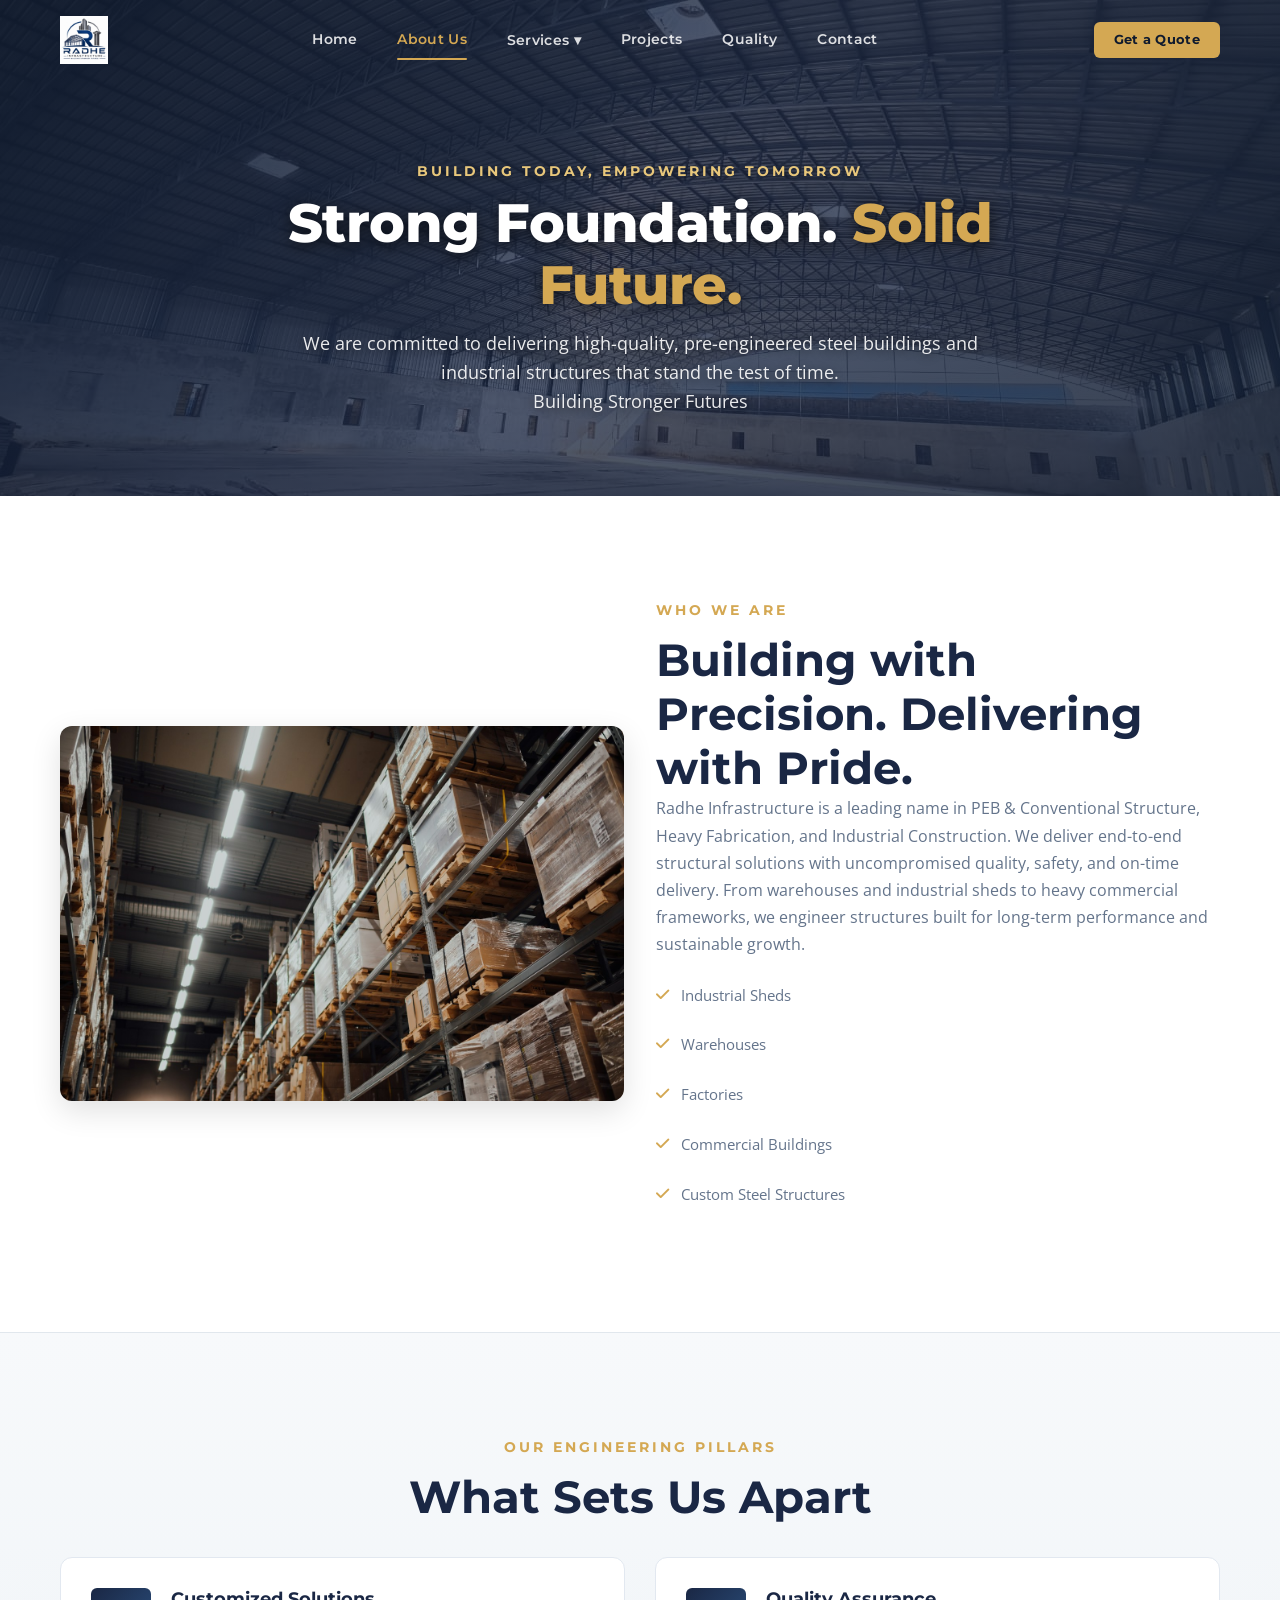
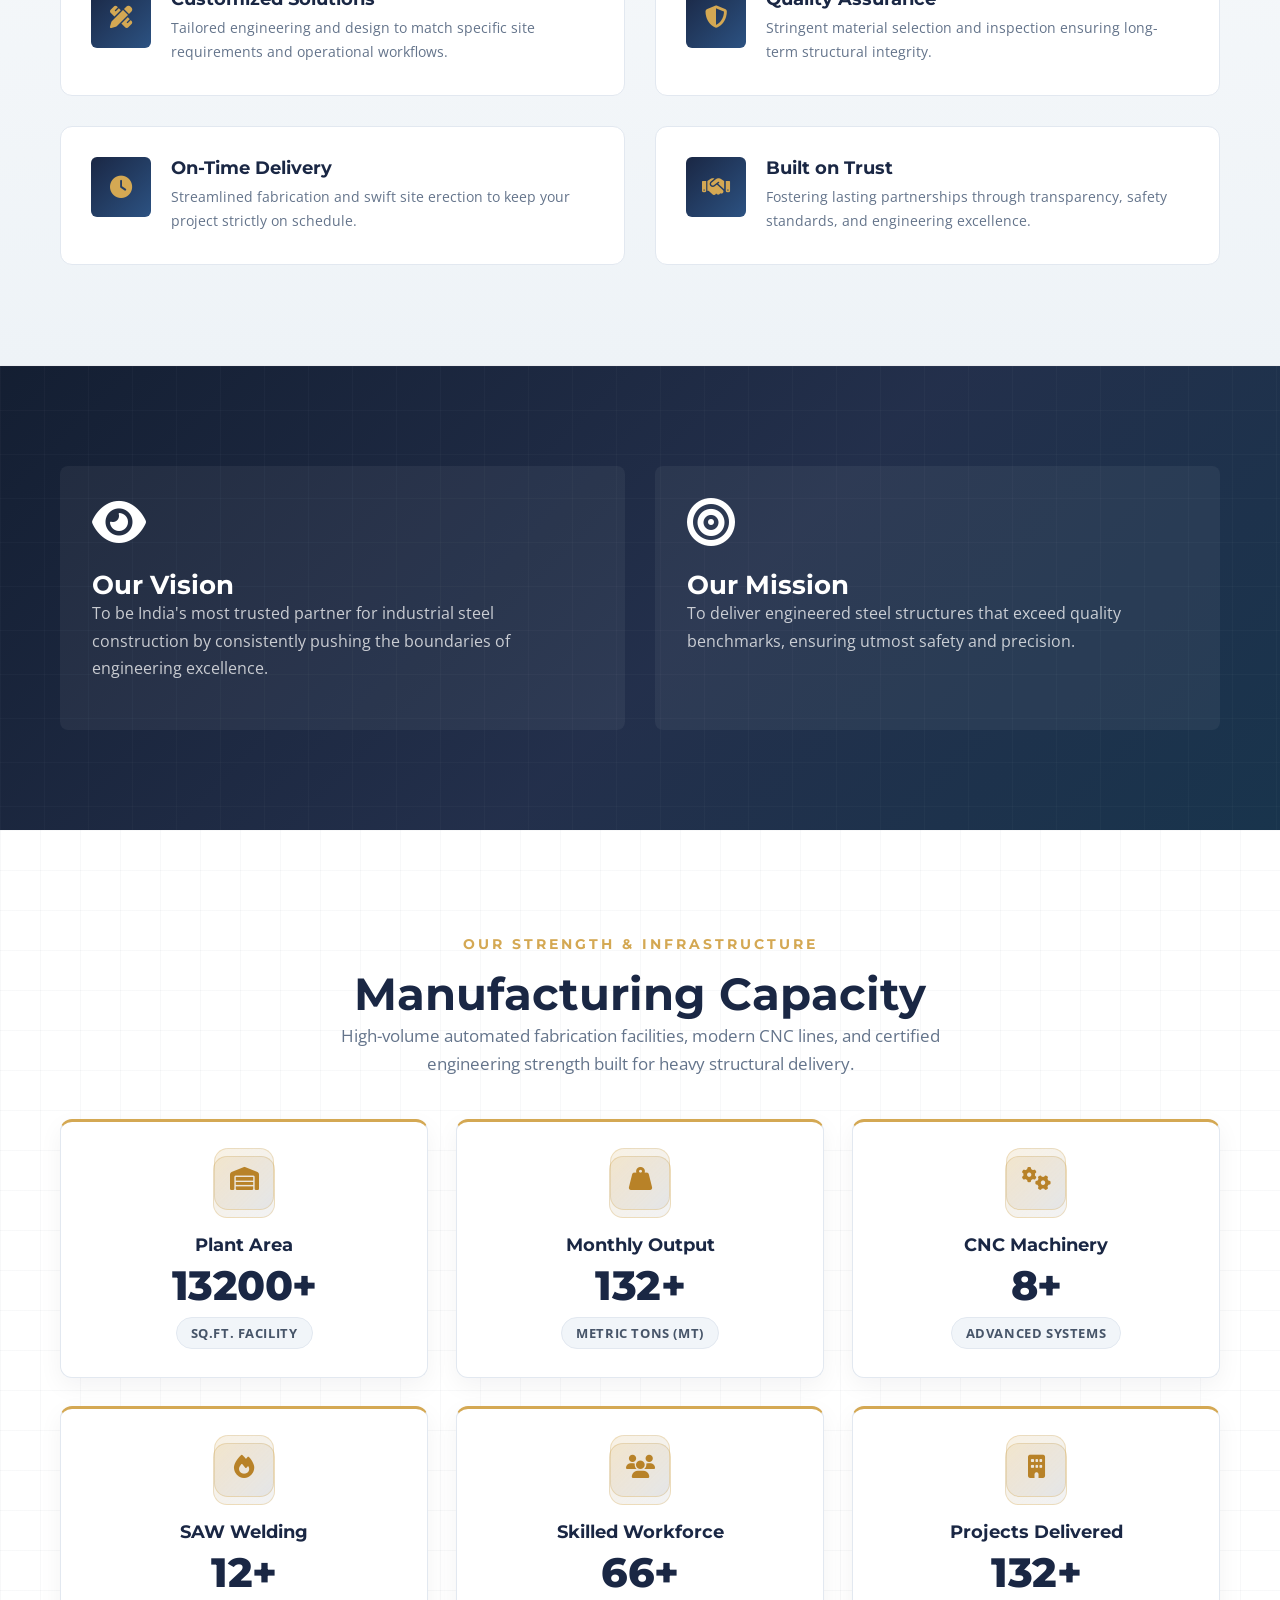
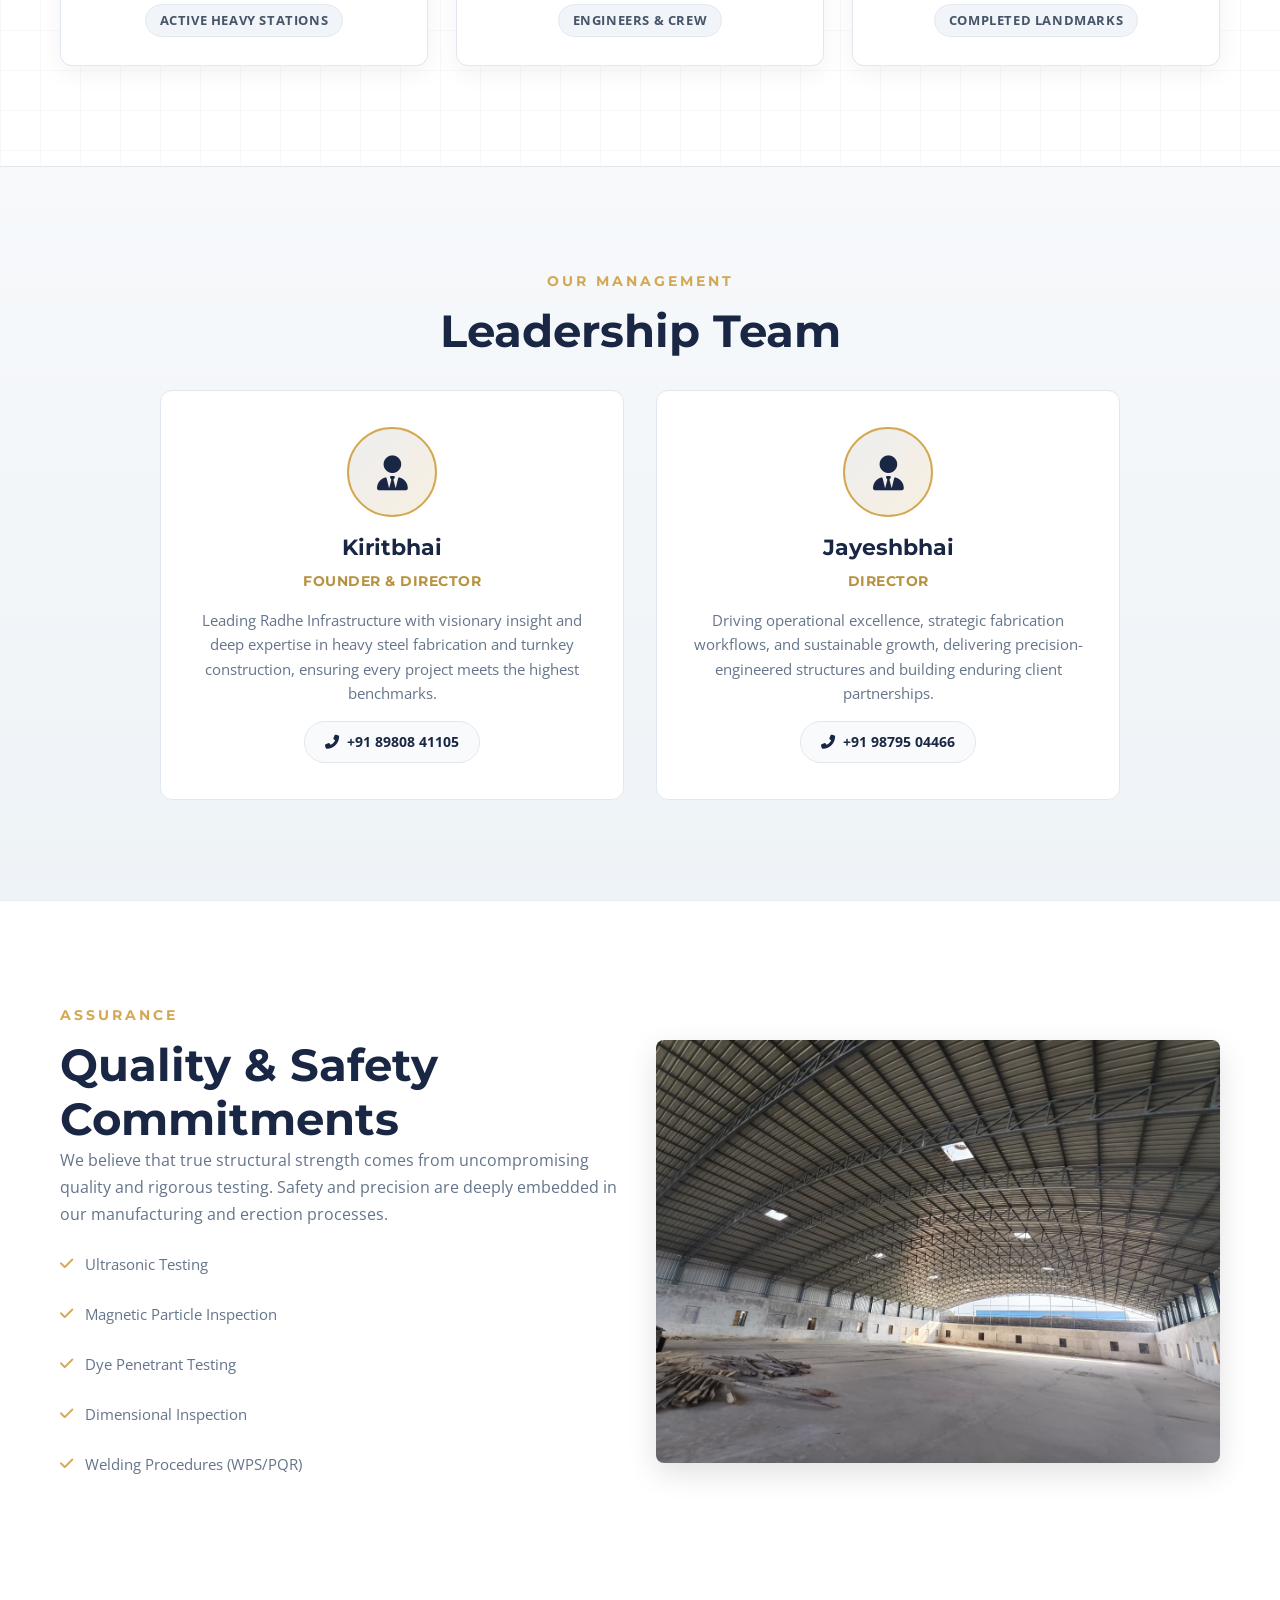
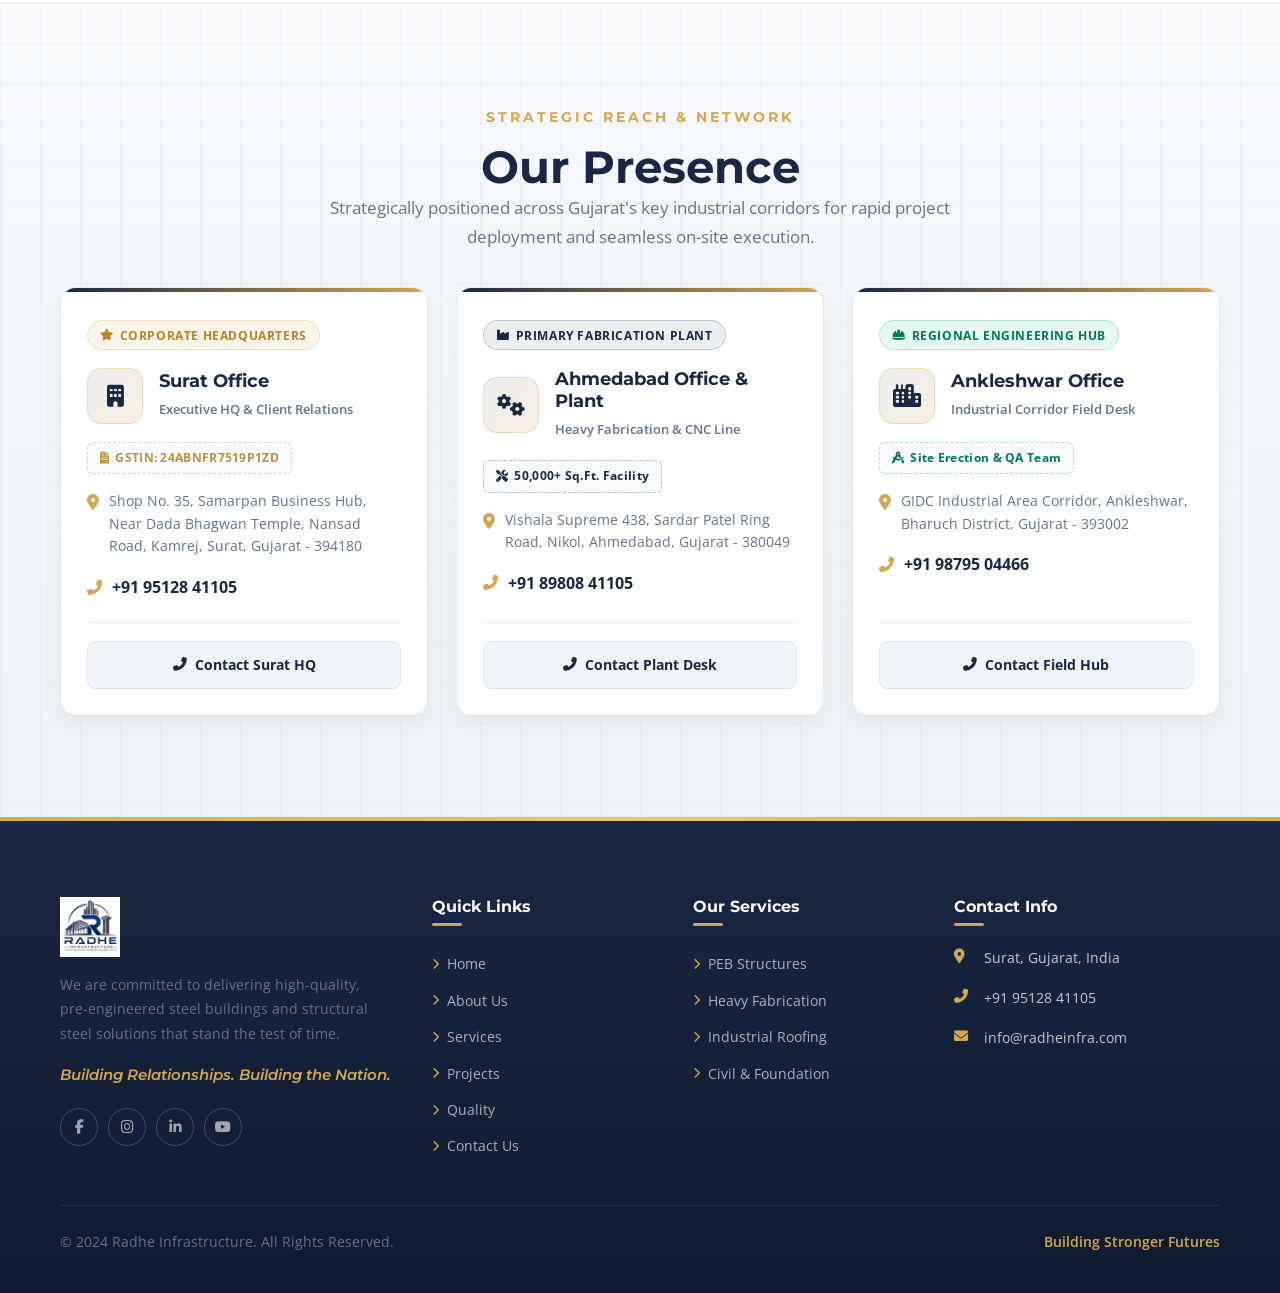
==== commit c85e2881: "feat: refine homepage sections and add CTA" ====
--- a/about.html
+++ b/about.html
@@ -57,32 +57,6 @@
     </div>
   </section>
 
-  <!-- STATS BAR -->
-  <section class="stats-bar">
-    <div class="container">
-      <div class="stat-item reveal delay-1">
-        <div class="stat-icon"><i class="fas fa-building"></i></div>
-        <div class="stat-number" data-count="25" data-suffix="+">0</div>
-        <div class="stat-label">Projects Completed And Many More</div>
-      </div>
-      <div class="stat-item reveal delay-2">
-        <div class="stat-icon"><i class="fas fa-handshake"></i></div>
-        <div class="stat-number" data-count="50" data-suffix="+">0</div>
-        <div class="stat-label">Happy Clients</div>
-      </div>
-      <div class="stat-item reveal delay-3">
-        <div class="stat-icon"><i class="fas fa-users"></i></div>
-        <div class="stat-number" data-count="100" data-suffix="+">0</div>
-        <div class="stat-label">Skilled Professionals</div>
-      </div>
-      <div class="stat-item reveal delay-4">
-        <div class="stat-icon"><i class="fas fa-clock"></i></div>
-        <div class="stat-number" data-count="100" data-suffix="%">0</div>
-        <div class="stat-label">On-Time Project Delivery</div>
-      </div>
-    </div>
-  </section>
-
   <!-- COMPANY OVERVIEW -->
   <section class="section">
     <div class="container content-block align-center" style="display: flex; flex-wrap: wrap; gap: 2rem; align-items: center;">
@@ -285,14 +259,6 @@
     </div>
   </section>
 
-  <!-- CTA BANNER -->
-  <section class="cta-banner" style="background: var(--primary-color); padding: 4rem 0; text-align: center; color: #fff;">
-    <div class="container reveal">
-      <h2 style="margin-bottom: 1.5rem;">Ready to Build Your Next Industrial Structure?</h2>
-      <a href="contact.html" class="btn btn-accent" style="display: inline-block; padding: 0.75rem 2rem; background: var(--accent-color); color: #fff; text-decoration: none; border-radius: 4px; font-weight: bold;">Get in Touch <i class="fas fa-arrow-right"></i></a>
-    </div>
-  </section>
-
   <!-- OFFICES & REGIONAL PRESENCE -->
   <section class="section section-gray blueprint-bg">
     <div class="container">
